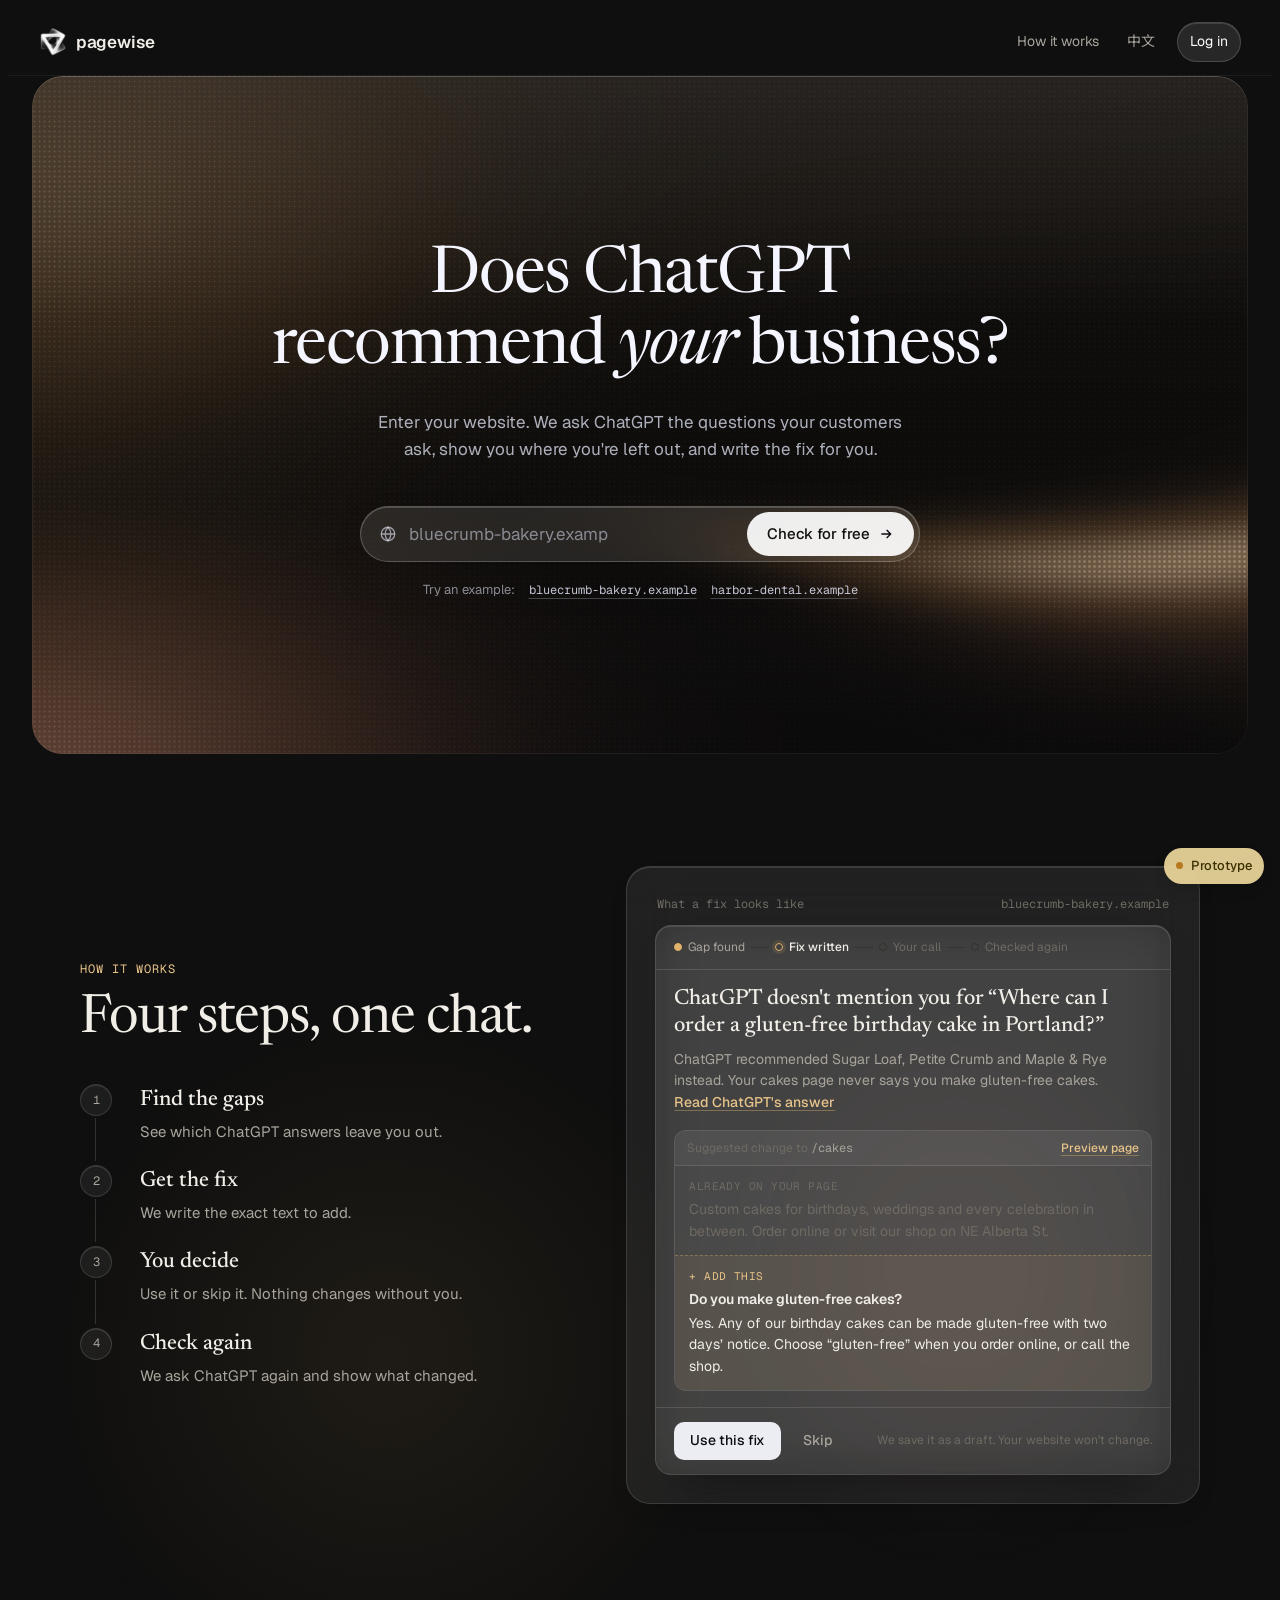
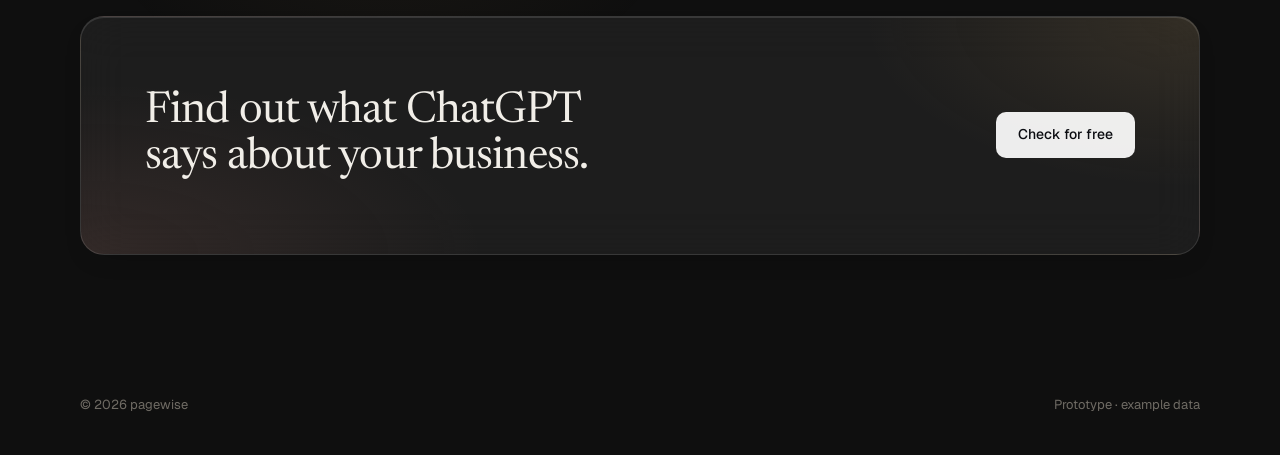
==== index.html @ dbf10b73 "B3: chat switcher dropdown + task/progress HUD on the dashboard Co-Authored-By: Claude Opus 5 <norep" ====
<!doctype html>
<html lang="en">
<head>
<meta charset="utf-8">
<meta name="viewport" content="width=device-width, initial-scale=1, viewport-fit=cover">
<title>Pagewise Prototype</title>
<link rel="preconnect" href="https://fonts.googleapis.com">
<link rel="preconnect" href="https://fonts.gstatic.com" crossorigin>
<link rel="stylesheet" href="https://fonts.googleapis.com/css2?family=Geist:wght@400;500;600&family=Geist+Mono:wght@400;500&family=Newsreader:ital,opsz,wght@0,6..72,400;0,6..72,500;1,6..72,400&family=Noto+Sans+SC:wght@400;500;600&display=swap">
<style>
:root{
  --bg:#F3F4F9; --surface:#FFFFFF; --surface-2:#E9ECF5; --sunken:#F7F8FC;
  --ink:#131733; --ink-2:#4A5073; --ink-3:#7F86A6; --line:#DCE0EE; --line-2:#C9CEE2;
  --primary:#1C2766; --primary-hover:#26337F; --on-primary:#FFFFFF;
  --accent:#3A74D6; --accent-soft:#E2EBFB; --accent-ink:#1F4FA3;
  --add-bg:#E5EEFC; --add-line:#9DBBEE;
  --user-bg:#1C2766; --user-ink:#FFFFFF;
  --good:#1D7F55; --good-soft:#DFF2E8;
  --shadow:0 1px 2px rgba(19,23,51,.05), 0 12px 32px -16px rgba(19,23,51,.22);
  --scrim:rgba(13,16,38,.38);
  --display:"Newsreader","Noto Sans SC","PingFang SC",Georgia,sans-serif;
  --sans:"Geist",-apple-system,BlinkMacSystemFont,"PingFang SC","Noto Sans SC","Segoe UI",sans-serif;
  --mono:"Geist Mono",ui-monospace,"SF Mono",Menlo,monospace;
}
@media (prefers-color-scheme: dark){
  :root:not([data-theme="light"]){
    --bg:#0C0F23; --surface:#141835; --surface-2:#1B2044; --sunken:#10132C;
    --ink:#E8EAF6; --ink-2:#AEB3D0; --ink-3:#747B9E; --line:#252B55; --line-2:#323A6A;
    --primary:#E8EAF6; --primary-hover:#FFFFFF; --on-primary:#10142E;
    --accent:#7AA7F0; --accent-soft:#1A2753; --accent-ink:#A9C6F6;
    --add-bg:#16244A; --add-line:#3A5A99;
    --user-bg:#2A3372; --user-ink:#F1F3FC;
    --good:#52C48E; --good-soft:#123127;
    --shadow:0 1px 2px rgba(0,0,0,.3), 0 16px 36px -18px rgba(0,0,0,.6);
    --scrim:rgba(4,6,18,.6);
  }
}
:root[data-theme="dark"]{
  --bg:#0C0F23; --surface:#141835; --surface-2:#1B2044; --sunken:#10132C;
  --ink:#E8EAF6; --ink-2:#AEB3D0; --ink-3:#747B9E; --line:#252B55; --line-2:#323A6A;
  --primary:#E8EAF6; --primary-hover:#FFFFFF; --on-primary:#10142E;
  --accent:#7AA7F0; --accent-soft:#1A2753; --accent-ink:#A9C6F6;
  --add-bg:#16244A; --add-line:#3A5A99;
  --user-bg:#2A3372; --user-ink:#F1F3FC;
  --good:#52C48E; --good-soft:#123127;
  --shadow:0 1px 2px rgba(0,0,0,.3), 0 16px 36px -18px rgba(0,0,0,.6);
  --scrim:rgba(4,6,18,.6);
}
*{box-sizing:border-box}
[hidden]{display:none!important}
html,body{height:100%}
body{background:var(--bg);color:var(--ink);font-family:var(--sans);font-size:15px;line-height:1.55;-webkit-font-smoothing:antialiased}
body.in-app{overflow:hidden}
button{font:inherit;color:inherit;cursor:pointer;border:0;background:none;padding:0}
a{color:inherit}
:focus-visible{outline:2px solid var(--accent);outline-offset:2px;border-radius:6px}
.sr{position:absolute;width:1px;height:1px;overflow:hidden;clip:rect(0 0 0 0);white-space:nowrap}
.mono{font-family:var(--mono);font-variant-numeric:tabular-nums}

/* ---------- buttons ---------- */
.btn{display:inline-flex;align-items:center;justify-content:center;gap:8px;height:38px;padding:0 16px;border-radius:10px;font-weight:500;font-size:14px;white-space:nowrap;transition:background .15s,border-color .15s,color .15s}
.btn-primary{background:var(--primary);color:var(--on-primary)}
.btn-primary:hover{background:var(--primary-hover)}
.btn-line{border:1px solid var(--line-2);background:var(--surface)}
.btn-line:hover{border-color:var(--ink-3)}
.btn-quiet{color:var(--ink-2);padding:0 10px}
.btn-quiet:hover{color:var(--ink);background:var(--surface-2)}
.btn[disabled]{opacity:.5;cursor:default}
.link{color:var(--accent-ink);font-weight:500;text-decoration:underline;text-decoration-color:color-mix(in srgb,var(--accent) 40%,transparent);text-underline-offset:3px}
.link:hover{text-decoration-color:var(--accent)}

/* ================= LANDING ================= */
#landing,#diag,body:not(.in-app) .auth{--bg:#0B0C11;--surface:#15161E;--surface-2:#191B25;--sunken:#101117;--ink:#ECEDF3;--ink-2:#A6A9B8;--ink-3:#6E7183;--line:#23252F;--line-2:#30333F;
  --primary:#ECEDF3;--primary-hover:#FFFFFF;--on-primary:#0B0C11;--accent:#8AB0F2;--accent-soft:#1B2340;--accent-ink:#AFC8F5;--add-bg:#172240;--add-line:#3A5A99;
  --good:#52C48E;--good-soft:#12302A;--shadow:0 1px 2px rgba(0,0,0,.4),0 18px 40px -20px rgba(0,0,0,.7);background:var(--bg);color:var(--ink);min-height:100%}
body:not(.in-app){background:#0B0C11}
.nav{display:flex;align-items:center;justify-content:space-between;gap:16px;max-width:1440px;margin:0 auto;padding:calc(14px + env(safe-area-inset-top,0px)) clamp(16px,2.4vw,40px) 14px;color:var(--ink)}
.logo{display:flex;align-items:center;gap:9px;font-weight:600;font-size:17px;letter-spacing:-.01em}
.logo svg{width:22px;height:22px}
.nav-links{display:flex;align-items:center;gap:4px}
.nav-links a,.nav-links button{padding:8px 12px;border-radius:999px;font-size:14px;color:var(--ink-2);text-decoration:none}
.nav-links a:hover,.nav-links button:hover{color:var(--ink);background:var(--surface-2)}
.nav-links .nav-login{background:var(--primary);color:var(--on-primary);margin-left:6px}
.nav-links .nav-login:hover{background:var(--primary-hover);color:var(--on-primary)}
@media (max-width:640px){.nav-links .hide-sm{display:none}}

.hero-frame{max-width:1440px;margin:0 auto;padding-inline:clamp(12px,2vw,24px)}
.hero-shell{position:relative;border-radius:clamp(20px,2.4vw,32px);isolation:isolate}
.hero-shell .edge,.hero-shell .halo{position:absolute;border-radius:inherit;pointer-events:none;opacity:0;transition:opacity .45s ease}
.hero-shell .edge{inset:0;z-index:3;padding:1px;background:radial-gradient(440px circle at var(--mx,50%) var(--my,50%),rgba(214,206,255,.8),rgba(220,170,220,.16) 45%,rgba(255,255,255,.05) 72%);-webkit-mask:linear-gradient(#000 0 0) content-box,linear-gradient(#000 0 0);-webkit-mask-composite:xor;mask-composite:exclude}
.hero-shell .halo{inset:-6px;z-index:-1;background:radial-gradient(420px circle at var(--mx,50%) var(--my,50%),rgba(140,160,245,.55),rgba(210,140,200,.2) 45%,transparent 70%);filter:blur(24px)}
.hero-shell:hover .edge,.hero-shell:hover .halo{opacity:1}
.hero::after{content:"";position:absolute;inset:0;z-index:0;border-radius:inherit;pointer-events:none;background:linear-gradient(180deg,rgba(255,255,255,.07),rgba(255,255,255,0) 38%),radial-gradient(120% 90% at 50% 120%,rgba(8,9,16,.35),transparent 60%);box-shadow:inset 0 1px 0 rgba(255,255,255,.14),inset 0 0 0 1px rgba(255,255,255,.06)}
.hero-inner{position:relative;z-index:1}
.hero{position:relative;overflow:hidden;background:#090A12;color:#F4F5FF;border-radius:clamp(20px,2.4vw,32px);padding:clamp(104px,13vw,180px) 20px clamp(96px,12vw,164px);isolation:isolate}
#halftone{position:absolute;inset:0;width:100%;height:100%;z-index:-1;display:block}
.hero-inner{max-width:900px;margin:0 auto;text-align:center;pointer-events:none}
.hero-inner form,.hero-inner button,.hero-inner input{pointer-events:auto}
.hero h1{font-family:var(--display);font-weight:400;font-size:clamp(36px,5.1vw,66px);line-height:1.08;letter-spacing:-.025em;margin:0;text-wrap:balance}
.hero h1 em{font-style:italic}
:lang(zh) .hero h1{letter-spacing:0;line-height:1.24;font-weight:500;font-size:clamp(32px,4.4vw,54px)}
.hero-sub{max-width:560px;margin:26px auto 0;font-size:clamp(15px,1.4vw,17px);line-height:1.55;color:rgba(236,239,255,.72);text-wrap:balance}
.ask{max-width:560px;margin:44px auto 0}
.ask-field{display:flex;align-items:center;gap:10px;background:#fff;border-radius:999px;padding:5px 5px 5px 18px;box-shadow:0 20px 50px -24px rgba(0,0,0,.6)}
.ask-field svg{width:18px;height:18px;color:#7F86A6;flex:none}
.ask-field input{flex:1;min-width:0;border:0;background:transparent;font:inherit;font-size:17px;color:#131733;height:44px;outline:none}
.ask-field input::placeholder{color:#8C92AE}
.ask-go{height:44px;padding:0 20px;border-radius:999px;background:#12153A;color:#fff;font-weight:500;display:inline-flex;align-items:center;gap:8px;white-space:nowrap}
.ask-go:hover{background:#262B66}
.ask-go svg{width:16px;height:16px;color:#fff}
.ask-examples{display:flex;flex-wrap:wrap;align-items:center;justify-content:center;gap:4px 14px;padding-top:18px;font-size:13px;color:rgba(236,239,255,.55)}
.chip-ex{color:rgba(236,239,255,.82);font-family:var(--mono);font-size:12px;text-decoration:underline;text-decoration-color:rgba(236,239,255,.25);text-underline-offset:4px}
.chip-ex:hover{color:#fff;text-decoration-color:rgba(255,255,255,.7)}
@media (max-width:520px){.ask-go span{display:none}.ask-go{padding:0 14px}}

.section{padding-block:clamp(64px,9vw,112px);padding-inline:16px}
.wrap{max-width:1120px;margin:0 auto}
.loop-grid{display:grid;grid-template-columns:minmax(0,.9fr) minmax(0,1.1fr);gap:clamp(32px,6vw,88px);align-items:center}
@media (max-width:900px){.loop-grid{grid-template-columns:1fr}}
.kicker{font-family:var(--mono);font-size:12px;letter-spacing:.08em;text-transform:uppercase;color:var(--accent-ink)}
.h2{font-family:var(--display);font-weight:400;font-size:clamp(34px,4.4vw,54px);line-height:1.06;letter-spacing:-.02em;margin:12px 0 0;text-wrap:balance}
:lang(zh) .h2{letter-spacing:0;line-height:1.25;font-weight:500}
.lede{color:var(--ink-2);font-size:17px;max-width:46ch;margin:16px 0 0}
.steps-list{list-style:none;margin:36px 0 0;padding:0;position:relative}
.steps-list li{display:grid;grid-template-columns:44px 1fr;gap:2px 16px;padding:0 0 22px;position:relative}
.steps-list li::before{content:"";position:absolute;left:15px;top:34px;bottom:4px;width:1px;background:var(--line-2)}
.steps-list li:last-child::before{display:none}
.step-n{width:32px;height:32px;border-radius:50%;border:1px solid var(--line-2);display:grid;place-items:center;font-family:var(--mono);font-size:12px;color:var(--ink-2);background:var(--bg)}
.steps-list h3{margin:3px 0 0;font-family:var(--display);font-weight:500;font-size:22px;line-height:1.2}
.steps-list p{grid-column:2;margin:2px 0 0;color:var(--ink-2);max-width:44ch}
.loop-back{display:flex;align-items:center;gap:10px;margin-left:60px;font-size:14px;color:var(--ink-3)}
.loop-back svg{width:16px;height:16px}
.preview{position:sticky;top:24px;border-radius:24px;padding:clamp(14px,2.4vw,28px);background:var(--surface-2)}
.preview-label{display:flex;justify-content:space-between;align-items:center;color:var(--ink-3);font-size:12px;font-family:var(--mono);margin:0 2px 12px}
.preview .card{pointer-events:none}
.final{background:var(--surface-2);border-radius:24px;padding:clamp(40px,6vw,72px) clamp(20px,5vw,64px);display:flex;flex-wrap:wrap;align-items:center;justify-content:space-between;gap:24px}
.final .h2{margin:0;font-size:clamp(30px,3.6vw,44px);max-width:18ch}
.footer{padding:28px 16px 40px;color:var(--ink-3);font-size:13px}
.footer .wrap{display:flex;justify-content:space-between;gap:16px;flex-wrap:wrap}

/* ================= APP ================= */
.app{display:grid;grid-template-columns:252px minmax(0,1fr);height:100%}
.side{display:flex;flex-direction:column;gap:18px;padding:14px 12px 14px;background:var(--sunken);border-right:1px solid var(--line);min-height:0}
.side .logo{color:var(--ink);padding:4px 8px}
.site-switch{display:flex;align-items:center;gap:10px;padding:8px;border-radius:10px;border:1px solid var(--line);background:var(--surface);text-align:left;width:100%}
.site-fav{width:30px;height:30px;border-radius:8px;background:#1C2766;color:#fff;display:grid;place-items:center;font-weight:600;font-size:13px;flex:none}
.site-switch b{display:block;font-size:14px;font-weight:600;line-height:1.2}
.site-switch small{display:block;color:var(--ink-3);font-size:12px;font-family:var(--mono);overflow:hidden;text-overflow:ellipsis;white-space:nowrap;max-width:150px}
.side-new{justify-content:flex-start;width:100%}
.side-h{font-size:12px;color:var(--ink-3);padding:0 8px;margin-bottom:4px}
.chat-item{display:block;width:100%;text-align:left;padding:8px 10px;border-radius:9px}
.chat-item.on{background:var(--surface-2)}
.chat-item b{display:block;font-weight:500;font-size:14px}
.chat-item small{display:flex;align-items:center;gap:6px;color:var(--ink-3);font-size:12px}
.chat-item small i{width:6px;height:6px;border-radius:50%;background:var(--ink-3);flex:none}
.chat-item small i.hot{background:var(--accent)}
.chat-item small i.ok{background:var(--good)}
.side-foot{margin-top:auto;display:flex;flex-direction:column;gap:2px}
.side-foot button{display:flex;align-items:center;gap:10px;padding:8px 10px;border-radius:8px;font-size:14px;color:var(--ink-2);text-align:left}
.side-foot button:hover{background:var(--surface-2);color:var(--ink)}
.side-foot svg{width:16px;height:16px}

.main{display:grid;grid-template-rows:auto minmax(0,1fr) auto;min-height:0;min-width:0}
.mbar{display:flex;align-items:center;gap:clamp(14px,3vw,36px);flex-wrap:wrap;padding:12px clamp(16px,3vw,32px);border-bottom:1px solid var(--line);background:var(--bg)}
.menu-btn{display:none;width:36px;height:36px;border-radius:9px;border:1px solid var(--line);place-items:center}
.menu-btn svg{width:18px;height:18px}
.metric{display:flex;flex-direction:column;min-width:0}
.metric label{font-size:12px;color:var(--ink-3)}
.metric .val{display:flex;align-items:baseline;gap:8px}
.metric .num{font-family:var(--mono);font-variant-numeric:tabular-nums;font-size:24px;font-weight:500;letter-spacing:-.02em;line-height:1.2}
.metric .num span{color:var(--ink-3);font-size:15px}
.delta{font-family:var(--mono);font-size:12px;padding:1px 7px;border-radius:999px;background:var(--good-soft);color:var(--good)}
.skel{display:inline-block;width:64px;height:22px;border-radius:6px;background:linear-gradient(90deg,var(--surface-2),var(--line),var(--surface-2));background-size:200% 100%;animation:sh 1.4s linear infinite}
@keyframes sh{to{background-position:-200% 0}}
.mbar-meta{margin-left:auto;display:flex;align-items:center;gap:12px;font-size:12px;color:var(--ink-3);flex-wrap:wrap;justify-content:flex-end}
.tag{font-size:11px;padding:2px 8px;border-radius:999px;border:1px dashed var(--line-2);color:var(--ink-3);font-family:var(--mono)}

.thread{overflow-y:auto;padding:28px 16px 24px;scroll-behavior:smooth}
.thread-inner{max-width:720px;margin:0 auto;display:flex;flex-direction:column;gap:18px}
.item{display:flex;flex-direction:column;min-width:0}
.item.enter{animation:rise .35s ease-out both}
@keyframes rise{from{opacity:.001;transform:translateY(8px)}to{opacity:1;transform:none}}
.u{align-self:flex-end;max-width:80%;background:var(--user-bg);color:var(--user-ink);padding:9px 14px;border-radius:16px 16px 4px 16px}
.a{display:grid;grid-template-columns:28px 1fr;gap:12px;align-items:start}
.av{width:28px;height:28px;border-radius:50%;display:grid;place-items:center;background:var(--surface-2);color:var(--ink)}
.av svg{width:16px;height:16px}
.a-body{min-width:0;padding-top:3px}
.a-body p{margin:0}
.a-body p+p{margin-top:8px}
.typing{display:inline-flex;gap:4px;padding:10px 0}
.typing i{width:6px;height:6px;border-radius:50%;background:var(--ink-3);animation:bl 1s infinite}
.typing i:nth-child(2){animation-delay:.15s}.typing i:nth-child(3){animation-delay:.3s}
@keyframes bl{0%,80%,100%{opacity:.25}40%{opacity:1}}
.divider{display:flex;align-items:center;gap:12px;font-size:12px;color:var(--ink-3);margin:10px 0}
.divider::before,.divider::after{content:"";flex:1;height:1px;background:var(--line)}

.card{background:var(--surface);border:1px solid var(--line);border-radius:16px}
.card.lift{box-shadow:var(--shadow)}
.card-pad{padding:16px 18px}
.card-h{display:flex;align-items:center;justify-content:space-between;gap:12px}
.card-t{font-weight:600;font-size:15px}
.muted{color:var(--ink-3)}
.small{font-size:13px}

/* steps */
.run{list-style:none;margin:12px 0 0;padding:0;display:flex;flex-direction:column;gap:10px}
.run li{display:grid;grid-template-columns:20px 1fr auto;gap:10px;align-items:center;font-size:14px;color:var(--ink-3)}
.run li.done,.run li.now{color:var(--ink)}
.run .ic{width:20px;height:20px;border-radius:50%;display:grid;place-items:center;border:1.5px solid var(--line-2)}
.run li.done .ic{background:var(--accent);border-color:var(--accent);color:#fff}
.run li.done .ic svg{width:12px;height:12px}
.run li.now .ic{border-color:var(--accent);border-top-color:transparent;animation:spin .8s linear infinite}
@keyframes spin{to{transform:rotate(360deg)}}
.run .aside{font-size:12px;color:var(--ink-3);font-family:var(--mono)}
.bar{height:3px;border-radius:3px;background:var(--surface-2);overflow:hidden;margin-top:14px}
.bar i{display:block;height:100%;background:var(--accent);transition:width .3s}

/* understanding */
.kv{display:grid;grid-template-columns:110px 1fr;gap:8px 16px;margin:14px 0 0;font-size:14px}
.kv dt{color:var(--ink-3)}
.kv dd{margin:0}
.pill{display:inline-flex;align-items:center;gap:6px;font-size:12px;padding:2px 9px;border-radius:999px;background:var(--surface-2);color:var(--ink-2)}
.pill.ok{background:var(--good-soft);color:var(--good)}
.pill.accent{background:var(--accent-soft);color:var(--accent-ink)}
.pill svg{width:12px;height:12px}
.actions{display:flex;flex-wrap:wrap;align-items:center;gap:8px;margin-top:16px}
.form{display:grid;gap:10px;margin-top:14px}
.form label{font-size:12px;color:var(--ink-3);display:grid;gap:4px}
.form input,.form textarea{font:inherit;font-size:14px;color:var(--ink);background:var(--sunken);border:1px solid var(--line);border-radius:9px;padding:8px 10px;resize:vertical}
.collapsed{display:flex;align-items:center;gap:10px;flex-wrap:wrap;font-size:14px}
@media (max-width:520px){.kv{grid-template-columns:1fr;gap:2px}.kv dd{margin-bottom:8px}}

/* finding card */
.stages{display:flex;align-items:center;gap:6px;padding:12px 18px;border-bottom:1px solid var(--line);font-size:12px;color:var(--ink-3);flex-wrap:wrap}
.stage{display:inline-flex;align-items:center;gap:6px}
.stage i{width:8px;height:8px;border-radius:50%;border:1.5px solid var(--line-2)}
.stage.done{color:var(--ink-2)}
.stage.done i{background:var(--accent);border-color:var(--accent)}
.stage.now{color:var(--ink);font-weight:500}
.stage.now i{border-color:var(--accent);box-shadow:0 0 0 3px var(--accent-soft)}
.stage-sep{width:18px;height:1px;background:var(--line-2)}
.f-title{font-family:var(--display);font-weight:500;font-size:22px;line-height:1.25;margin:0;text-wrap:balance}
:lang(zh) .f-title{font-size:20px}
.f-problem{margin:8px 0 0;color:var(--ink-2);font-size:14px}
.diff{margin-top:16px;border:1px solid var(--line);border-radius:12px;overflow:hidden}
.diff-h{display:flex;justify-content:space-between;align-items:center;gap:8px;padding:8px 12px;background:var(--sunken);border-bottom:1px solid var(--line);font-size:12px;color:var(--ink-3)}
.diff-h code{font-family:var(--mono);color:var(--ink-2)}
.diff-cur,.diff-add{padding:12px 14px;font-size:14px}
.diff-cur{color:var(--ink-3)}
.diff-add{background:var(--add-bg);border-top:1px dashed var(--add-line)}
.diff-lab{display:block;font-size:11px;font-family:var(--mono);letter-spacing:.04em;text-transform:uppercase;margin-bottom:4px;color:var(--ink-3)}
.diff-add .diff-lab{color:var(--accent-ink)}
.diff-add b{display:block;font-weight:600;margin-bottom:2px}
.f-foot{display:flex;flex-wrap:wrap;align-items:center;gap:8px 12px;padding:14px 18px;border-top:1px solid var(--line)}
.f-hint{font-size:12px;color:var(--ink-3);margin-left:auto}
.todo{list-style:none;margin:0;padding:0;display:grid;gap:10px;width:100%}
.todo li{display:grid;grid-template-columns:24px 1fr auto;gap:10px;align-items:center;font-size:14px}
.todo .n{width:24px;height:24px;border-radius:50%;display:grid;place-items:center;font-family:var(--mono);font-size:11px;background:var(--surface-2);color:var(--ink-2)}
.todo .n.ok{background:var(--good);color:#fff}
.todo .n svg{width:12px;height:12px}
.exec-top{display:flex;align-items:center;gap:10px;width:100%;flex-wrap:wrap}
.exec-top .pill{margin-right:auto}
.note{display:flex;gap:10px;align-items:flex-start;font-size:14px;width:100%}
.note svg{width:18px;height:18px;flex:none;margin-top:2px;color:var(--good)}
.cmp{display:grid;grid-template-columns:1fr auto 1fr;gap:10px;align-items:stretch;width:100%}
.cmp>div{padding:10px 12px;border-radius:10px;background:var(--sunken);border:1px solid var(--line)}
.cmp .after{background:var(--good-soft);border-color:transparent}
.cmp small{display:block;font-size:11px;color:var(--ink-3);font-family:var(--mono);text-transform:uppercase;letter-spacing:.04em}
.cmp .after small{color:var(--good)}
.cmp b{font-weight:500;font-size:14px}
.cmp .arr{display:grid;place-items:center;color:var(--ink-3)}
.cmp .arr svg{width:16px;height:16px}
.fine{font-size:12px;color:var(--ink-3);width:100%;margin:0}
.dismissed{display:flex;align-items:center;gap:10px;flex-wrap:wrap;padding:12px 16px;font-size:14px;color:var(--ink-2)}
.next{display:flex;align-items:center;gap:14px;padding:14px 16px;flex-wrap:wrap}
.next .t{flex:1;min-width:200px}
.next small{display:block;font-size:12px;color:var(--ink-3)}
.next b{font-weight:500}

.composer{padding:10px 16px calc(16px + env(safe-area-inset-bottom,0px));background:linear-gradient(to top,var(--bg) 70%,transparent)}
.composer form{max-width:720px;margin:0 auto;display:flex;align-items:flex-end;gap:8px;background:var(--surface);border:1px solid var(--line-2);border-radius:16px;padding:8px 8px 8px 14px;box-shadow:var(--shadow)}
.composer textarea{flex:1;border:0;background:transparent;font:inherit;color:var(--ink);resize:none;outline:none;padding:7px 0;max-height:120px}
.composer textarea::placeholder{color:var(--ink-3)}
.send{width:36px;height:36px;border-radius:10px;background:var(--primary);color:var(--on-primary);display:grid;place-items:center;flex:none}
.send svg{width:16px;height:16px}

/* drawer */
.scrim{position:fixed;inset:0;background:var(--scrim);z-index:30;opacity:0;pointer-events:none;transition:opacity .2s}
.scrim.on{opacity:1;pointer-events:auto}
.drawer{position:fixed;top:0;right:0;bottom:0;width:min(540px,100%);background:var(--surface);z-index:31;transform:translateX(102%);transition:transform .28s cubic-bezier(.2,.8,.2,1);display:flex;flex-direction:column;border-left:1px solid var(--line);padding-top:env(safe-area-inset-top,0px)}
.drawer.on{transform:none}
.drawer-h{display:flex;align-items:center;gap:8px;padding:12px 12px 0 16px}
.tabs{display:flex;gap:2px;flex:1;overflow-x:auto}
.tab{padding:10px 12px;font-size:14px;color:var(--ink-3);border-bottom:2px solid transparent;white-space:nowrap}
.tab.on{color:var(--ink);border-color:var(--ink)}
.x{width:36px;height:36px;border-radius:9px;display:grid;place-items:center;color:var(--ink-2)}
.x:hover{background:var(--surface-2)}
.x svg{width:18px;height:18px}
.drawer-b{overflow-y:auto;padding:20px 20px 40px;border-top:1px solid var(--line)}
.drawer-b h4{font-family:var(--display);font-weight:500;font-size:22px;line-height:1.25;margin:6px 0 12px}
.seg{display:inline-flex;padding:3px;border-radius:10px;background:var(--surface-2);margin-bottom:14px}
.seg button{padding:5px 12px;border-radius:8px;font-size:13px;color:var(--ink-2)}
.seg button.on{background:var(--surface);color:var(--ink);box-shadow:0 1px 2px rgba(0,0,0,.08)}
.answer{padding:14px 16px;border-radius:12px;background:var(--sunken);border:1px solid var(--line);font-size:14px}
.answer p{margin:0}.answer p+p{margin-top:8px}
.answer mark{background:var(--accent-soft);color:var(--accent-ink);padding:0 3px;border-radius:4px;font-weight:500}
.answer mark.you{background:var(--good-soft);color:var(--good)}
.srcs{list-style:none;padding:0;margin:10px 0 0;display:grid;gap:6px}
.srcs li{display:flex;gap:10px;align-items:center;font-family:var(--mono);font-size:12px;color:var(--ink-2)}
.srcs li span{color:var(--ink-3);width:18px}
.srcs li.you{color:var(--good)}
.sec-h{font-size:12px;color:var(--ink-3);margin:22px 0 8px;display:flex;justify-content:space-between;gap:8px}
.page-mock{border:1px solid var(--line);border-radius:12px;overflow:hidden}
.page-url{padding:8px 12px;background:var(--sunken);border-bottom:1px solid var(--line);font-family:var(--mono);font-size:12px;color:var(--ink-3)}
.page-body{padding:18px 18px 22px;font-size:14px}
.page-body h5{font-family:var(--display);font-size:24px;font-weight:500;margin:0 0 8px}
.page-body .ph{height:8px;border-radius:4px;background:var(--surface-2);margin:10px 0}
.page-add{margin-top:16px;padding:12px 14px;border-radius:10px;background:var(--add-bg);border:1px dashed var(--add-line)}
.qtable{width:100%;border-collapse:collapse;font-size:13px}
.qtable th{text-align:left;font-weight:500;color:var(--ink-3);font-size:12px;padding:6px 6px;border-bottom:1px solid var(--line)}
.qtable td{padding:9px 6px;border-bottom:1px solid var(--line);vertical-align:top}
.qtable td.c{text-align:center;width:64px}
.qtable tr.hl td{background:var(--add-bg)}
.yes{color:var(--good);font-weight:600}.no{color:var(--ink-3)}
.brands{display:flex;flex-wrap:wrap;gap:6px}
.brands span{font-size:12px;padding:3px 9px;border-radius:999px;border:1px solid var(--line)}
.brands span.you{background:var(--primary);color:var(--on-primary);border-color:transparent}
.tbl-wrap{overflow-x:auto}

/* toast + proto */
.toast{position:fixed;left:50%;bottom:96px;transform:translate(-50%,12px);background:var(--ink);color:var(--bg);padding:9px 14px;border-radius:10px;font-size:13px;z-index:60;opacity:0;pointer-events:none;transition:all .2s;max-width:calc(100% - 32px)}
.toast.on{opacity:1;transform:translate(-50%,0)}
.proto{position:fixed;right:16px;bottom:calc(16px + env(safe-area-inset-bottom,0px));z-index:50;font-size:13px}
body.in-app .proto{bottom:calc(92px + env(safe-area-inset-bottom,0px))}
.proto-btn{display:inline-flex;align-items:center;gap:8px;padding:8px 12px;border-radius:999px;background:#FFE9A8;color:#3B2F00;font-weight:500;box-shadow:0 6px 18px -8px rgba(0,0,0,.35)}
.proto-btn i{width:7px;height:7px;border-radius:50%;background:#B7791F}
.proto-menu{position:absolute;right:0;bottom:44px;width:260px;max-height:70vh;overflow-y:auto;background:var(--surface);color:var(--ink);border:1px solid var(--line);border-radius:14px;box-shadow:var(--shadow);padding:6px}
.proto-menu p{margin:6px 10px 6px;font-size:11px;color:var(--ink-3);font-family:var(--mono);text-transform:uppercase;letter-spacing:.06em}
.proto-menu button{display:flex;width:100%;text-align:left;padding:8px 10px;border-radius:8px;gap:10px}
.proto-menu button:hover{background:var(--surface-2)}
.proto-menu button span{font-family:var(--mono);font-size:11px;color:var(--ink-3);width:30px;flex:none}
.proto-menu hr{border:0;border-top:1px solid var(--line);margin:4px 0}

@media (max-width:820px){
  .app{grid-template-columns:1fr}
  .side{position:fixed;inset:0 auto 0 0;width:min(290px,86%);z-index:40;transform:translateX(-102%);transition:transform .25s;padding-top:calc(14px + env(safe-area-inset-top,0px))}
  .side.on{transform:none}
  .menu-btn{display:grid}
  .mbar{gap:14px 20px}
  .mbar-meta{margin-left:0;width:100%;justify-content:flex-start}
  .metric .num{font-size:20px}
  .u{max-width:88%}
  .f-hint{margin-left:0;width:100%}
}

/* ================= GLASS LAYER ================= */
:root{
  --bg:#ECEEF5;
  --glass:rgba(255,255,255,.52); --glass-strong:rgba(255,255,255,.68); --glass-line:rgba(255,255,255,.75);
  --glass-edge:rgba(19,23,51,.08); --glass-hi:inset 0 1px 0 rgba(255,255,255,.9);
  --glass-sunken:rgba(255,255,255,.42); --glass-blur:blur(22px) saturate(1.5);
  --amb1:rgba(88,138,232,.38); --amb2:rgba(226,150,204,.34); --amb3:rgba(150,136,232,.26);
  --sunken:rgba(255,255,255,.45); --surface-2:rgba(19,23,51,.06); --add-bg:rgba(58,116,214,.1);
}
@media (prefers-color-scheme: dark){
  :root:not([data-theme="light"]){
    --bg:#0B0C11;
    --glass:rgba(24,26,40,.42); --glass-strong:rgba(26,28,44,.58); --glass-line:rgba(255,255,255,.09);
    --glass-edge:rgba(0,0,0,.35); --glass-hi:inset 0 1px 0 rgba(255,255,255,.08);
    --glass-sunken:rgba(255,255,255,.035); --glass-blur:blur(24px) saturate(1.3);
    --amb1:rgba(64,108,210,.42); --amb2:rgba(190,96,168,.3); --amb3:rgba(110,96,210,.24);
    --sunken:rgba(255,255,255,.04); --surface-2:rgba(255,255,255,.06); --add-bg:rgba(122,167,240,.1);
  }
}
:root[data-theme="dark"]{
  --bg:#0B0C11;
  --glass:rgba(24,26,40,.42); --glass-strong:rgba(26,28,44,.58); --glass-line:rgba(255,255,255,.09);
  --glass-edge:rgba(0,0,0,.35); --glass-hi:inset 0 1px 0 rgba(255,255,255,.08);
  --glass-sunken:rgba(255,255,255,.035); --glass-blur:blur(24px) saturate(1.3);
  --amb1:rgba(64,108,210,.42); --amb2:rgba(190,96,168,.3); --amb3:rgba(110,96,210,.24);
  --sunken:rgba(255,255,255,.04); --surface-2:rgba(255,255,255,.06); --add-bg:rgba(122,167,240,.1);
}
#landing,#diag,body:not(.in-app) .auth{
  --glass:rgba(255,255,255,.06); --glass-strong:rgba(255,255,255,.08); --glass-line:rgba(255,255,255,.12);
  --glass-edge:rgba(0,0,0,.4); --glass-hi:inset 0 1px 0 rgba(255,255,255,.12);
  --glass-sunken:rgba(255,255,255,.04); --glass-blur:blur(24px) saturate(1.4);
  --sunken:rgba(255,255,255,.04); --surface-2:rgba(255,255,255,.06); --add-bg:rgba(122,167,240,.12);
}
.glassy,.card,.site-switch,.btn-line,.composer form,.proto-menu,.final,.preview{
  background:var(--glass-strong);border:1px solid var(--glass-line);
  -webkit-backdrop-filter:var(--glass-blur);backdrop-filter:var(--glass-blur);
  box-shadow:var(--glass-hi),0 10px 30px -18px var(--glass-edge);
}
.card.lift{box-shadow:var(--glass-hi),0 24px 48px -24px var(--glass-edge)}
.btn-line:hover{background:var(--glass-strong);border-color:var(--line-2)}
.diff,.page-mock,.answer,.cmp>div{background:var(--glass-sunken);border-color:var(--glass-line)}
.diff-h,.page-url{background:var(--glass-sunken);border-color:var(--glass-line)}
.stages,.f-foot{border-color:var(--glass-line)}

/* app: ambient light behind the glass */
.app{position:relative;isolation:isolate;background:var(--bg)}
.app::before{content:"";position:absolute;inset:0;z-index:-1;pointer-events:none;
  background:radial-gradient(38% 46% at 6% 4%,var(--amb1),transparent 70%),radial-gradient(40% 50% at 98% 100%,var(--amb2),transparent 70%),radial-gradient(30% 36% at 72% 18%,var(--amb3),transparent 70%)}
.side{background:var(--glass);border-right:1px solid var(--glass-line);-webkit-backdrop-filter:var(--glass-blur);backdrop-filter:var(--glass-blur)}
.mbar{background:var(--glass);border-bottom:1px solid var(--glass-line);-webkit-backdrop-filter:var(--glass-blur);backdrop-filter:var(--glass-blur)}
.chat-item.on{background:var(--glass-strong);box-shadow:var(--glass-hi),0 0 0 1px var(--glass-line)}
.composer{background:none}
.drawer{background:var(--glass-strong);border-left:1px solid var(--glass-line);-webkit-backdrop-filter:blur(34px) saturate(1.4);backdrop-filter:blur(34px) saturate(1.4)}
.scrim{-webkit-backdrop-filter:blur(3px);backdrop-filter:blur(3px)}
.proto-menu{background:var(--glass-strong)}
.toast{background:rgba(20,22,36,.72);color:#fff;-webkit-backdrop-filter:blur(16px);backdrop-filter:blur(16px);border:1px solid rgba(255,255,255,.12)}
.u{background:color-mix(in srgb,var(--user-bg) 82%,transparent);-webkit-backdrop-filter:blur(12px);backdrop-filter:blur(12px);box-shadow:inset 0 1px 0 rgba(255,255,255,.14)}

/* landing glass */
.ask-field{background:rgba(255,255,255,.1);border:1px solid rgba(255,255,255,.22);-webkit-backdrop-filter:blur(18px) saturate(1.4);backdrop-filter:blur(18px) saturate(1.4);box-shadow:inset 0 1px 0 rgba(255,255,255,.18),0 20px 50px -24px rgba(0,0,0,.6)}
.ask-field input{color:#fff}
.ask-field input::placeholder{color:rgba(236,239,255,.5)}
.ask-field svg{color:rgba(236,239,255,.6)}
.ask-go{background:rgba(255,255,255,.92);color:#0B0C11}
.ask-go svg{color:#0B0C11}
.ask-go:hover{background:#fff}
.nav{position:sticky;top:0;z-index:20}
.nav::before{content:"";position:absolute;inset:0;z-index:-1;background:rgba(11,12,17,.55);-webkit-backdrop-filter:blur(18px) saturate(1.3);backdrop-filter:blur(18px) saturate(1.3);border-bottom:1px solid rgba(255,255,255,.06)}
.nav-links .nav-login{background:rgba(255,255,255,.1);color:#fff;border:1px solid rgba(255,255,255,.16);box-shadow:inset 0 1px 0 rgba(255,255,255,.12)}
.nav-links .nav-login:hover{background:rgba(255,255,255,.18);color:#fff}
#loop,.final-wrap{position:relative;isolation:isolate}
#loop::before{content:"";position:absolute;inset:0;z-index:-1;pointer-events:none;background:radial-gradient(34% 48% at 78% 45%,rgba(70,110,210,.22),transparent 70%),radial-gradient(26% 36% at 62% 78%,rgba(190,100,170,.14),transparent 70%)}
.step-n{background:var(--glass);border-color:var(--glass-line);box-shadow:var(--glass-hi)}
.final{background:radial-gradient(60% 120% at 0% 100%,rgba(190,100,170,.16),transparent 60%),radial-gradient(50% 120% at 100% 0%,rgba(70,110,210,.2),transparent 60%),var(--glass)}
.final .btn-primary{background:rgba(255,255,255,.92);color:#0B0C11}
.proto-btn{background:rgba(255,233,168,.85);-webkit-backdrop-filter:blur(12px);backdrop-filter:blur(12px)}
@media (prefers-reduced-transparency: reduce){
  .card,.side,.mbar,.drawer,.composer form,.ask-field{-webkit-backdrop-filter:none;backdrop-filter:none}
}


/* how it works (compact) */
.how-head{text-align:center}
.how{list-style:none;margin:clamp(36px,5vw,56px) 0 0;padding:0;display:grid;grid-template-columns:repeat(4,minmax(0,1fr));gap:12px}
.how li{padding:22px 20px 24px;border-radius:18px;background:var(--glass);border:1px solid var(--glass-line);box-shadow:var(--glass-hi);-webkit-backdrop-filter:var(--glass-blur);backdrop-filter:var(--glass-blur)}
.how-n{font-family:var(--mono);font-size:12px;color:var(--ink-3)}
.how h3{margin:18px 0 6px;font-family:var(--display);font-weight:500;font-size:22px;line-height:1.2}
:lang(zh) .how h3{font-size:19px}
.how p{margin:0;color:var(--ink-2);font-size:14px}
@media (max-width:900px){.how{grid-template-columns:repeat(2,minmax(0,1fr))}}
@media (max-width:520px){.how{grid-template-columns:1fr}}
#loop::before{background:radial-gradient(40% 60% at 30% 70%,rgba(70,110,210,.16),transparent 70%),radial-gradient(30% 50% at 75% 60%,rgba(190,100,170,.12),transparent 70%)}
/* ================= LANDING INTRO ================= */
@keyframes in-frame{from{opacity:0;transform:translateY(18px) scale(.975)}to{opacity:1;transform:none}}
@keyframes in-down{from{opacity:0;transform:translateY(-10px)}to{opacity:1;transform:none}}
@keyframes in-word{from{opacity:0;transform:translateY(.35em);filter:blur(8px)}to{opacity:1;transform:none;filter:blur(0)}}
@keyframes in-up{from{opacity:0;transform:translateY(12px)}to{opacity:1;transform:none}}
.hero h1 .w{display:inline-block;white-space:pre}
#landing.play .nav{animation:in-down .7s cubic-bezier(.2,.8,.2,1) .15s both}
#landing.play .hero-shell{animation:in-frame 1s cubic-bezier(.16,.84,.24,1) both}
#landing.play .hero h1 .w{animation:in-word .9s cubic-bezier(.2,.8,.2,1) both;animation-delay:calc(.38s + var(--i) * var(--step,.07s))}
#landing.play .hero-sub{animation:in-up .8s cubic-bezier(.2,.8,.2,1) .85s both}
#landing.play .ask-field{animation:in-up .8s cubic-bezier(.2,.8,.2,1) 1s both}
#landing.play .ask-examples{animation:in-up .8s cubic-bezier(.2,.8,.2,1) 1.12s both}
:lang(zh) .hero h1{--step:.035s}

/* ================= AUTH ================= */
.auth{position:fixed;inset:0;z-index:70;display:grid;place-items:center;padding:16px;background:var(--scrim);-webkit-backdrop-filter:blur(8px);backdrop-filter:blur(8px)}
.auth-card{position:relative;width:min(420px,100%);border-radius:22px;padding:30px 24px 22px;color:var(--ink);
  background:color-mix(in srgb,var(--surface) 80%,transparent);border:1px solid var(--glass-line);
  box-shadow:var(--glass-hi),0 40px 90px -40px rgba(0,0,0,.7);-webkit-backdrop-filter:blur(30px) saturate(1.4);backdrop-filter:blur(30px) saturate(1.4);
  animation:in-up .35s cubic-bezier(.2,.8,.2,1) both}
.auth-card .x{position:absolute;top:10px;right:10px}
.auth-mark{width:36px;height:36px;border-radius:10px;display:grid;place-items:center;background:var(--surface-2);color:var(--ink)}
.auth-mark svg{width:20px;height:20px}
.auth h2{font-family:var(--display);font-weight:500;font-size:26px;line-height:1.2;margin:16px 0 6px;text-wrap:balance}
:lang(zh) .auth h2{font-size:22px}
.auth-sub{margin:0;color:var(--ink-2);font-size:14px}
.auth-stack{display:grid;gap:10px;margin-top:22px}
.btn-block{width:100%;height:44px;font-size:15px}
.g-dot{width:18px;height:18px;border-radius:50%;display:grid;place-items:center;font-size:11px;font-weight:700;background:var(--ink);color:var(--bg)}
.auth-or{display:flex;align-items:center;gap:10px;font-size:12px;color:var(--ink-3)}
.auth-or::before,.auth-or::after{content:"";flex:1;height:1px;background:var(--glass-line)}
.auth label{font-size:12px;color:var(--ink-3);display:grid;gap:6px}
.auth input{font:inherit;font-size:15px;color:var(--ink);height:44px;padding:0 12px;border-radius:10px;background:var(--glass-sunken);border:1px solid var(--glass-line);outline:none}
.auth input:focus{border-color:var(--accent)}
.auth-err{font-size:12px;color:#E5484D;margin:-2px 0 0}
.auth-fine{margin:16px 0 0;font-size:12px;color:var(--ink-3);text-align:center}
.auth-sent{margin-top:20px;padding:14px;border-radius:12px;background:var(--glass-sunken);border:1px solid var(--glass-line);font-size:14px;color:var(--ink-2)}
.acct{display:flex!important;align-items:center;gap:10px;min-width:0}
.acct .av-s{width:22px;height:22px;border-radius:50%;display:grid;place-items:center;font-size:11px;font-weight:600;background:var(--primary);color:var(--on-primary);flex:none}
.acct span{overflow:hidden;text-overflow:ellipsis;white-space:nowrap}
.acct.guest{color:var(--accent-ink)!important}

/* ================= FREE CHECK (pre-diagnosis) ================= */
#diag{min-height:100%;background:var(--bg);color:var(--ink);position:relative;isolation:isolate}
#diag::before{content:"";position:fixed;inset:0;z-index:-1;pointer-events:none;background:radial-gradient(40% 40% at 12% 8%,rgba(60,100,190,.22),transparent 70%),radial-gradient(36% 40% at 92% 96%,rgba(180,96,160,.14),transparent 70%)}
.dg{max-width:640px;margin:0 auto;padding-block:clamp(32px,7vh,80px) 96px;padding-inline:16px;display:flex;flex-direction:column;gap:16px}
.dg-in{animation:in-up .5s cubic-bezier(.2,.8,.2,1) both}
.dg-head{margin-bottom:12px}
.dg h1{font-family:var(--display);font-weight:400;font-size:clamp(30px,4.6vw,46px);line-height:1.1;letter-spacing:-.02em;margin:10px 0 0;text-wrap:balance}
:lang(zh) .dg h1{font-weight:500;letter-spacing:0;line-height:1.3;font-size:clamp(26px,4vw,38px)}
.dg-sub{margin:12px 0 0;color:var(--ink-2);font-size:16px;max-width:52ch}
.dg-domain{font-family:var(--mono);font-size:.62em;letter-spacing:0;color:var(--ink-2);display:block;margin-top:6px}
.dg .run li{font-size:15px}
.dg-foot{display:flex;justify-content:center;margin-top:8px}
.rp-metrics{display:grid;grid-template-columns:repeat(2,minmax(0,1fr));gap:12px}
.rp-metric{padding:18px 20px}
.rp-metric .num{font-family:var(--mono);font-variant-numeric:tabular-nums;font-size:44px;font-weight:500;letter-spacing:-.03em;line-height:1}
.rp-metric .num span{font-size:20px;color:var(--ink-3)}
.rp-metric label{display:block;margin-top:8px;font-size:14px;color:var(--ink-2)}
.rp-h{font-size:13px;color:var(--ink-3);margin:18px 2px 0;display:flex;justify-content:space-between;gap:8px}
.gap-list{list-style:none;margin:0;padding:0}
.gap-list li{display:grid;grid-template-columns:1fr auto;gap:4px 12px;padding:14px 18px;border-top:1px solid var(--glass-line)}
.gap-list li:first-child{border-top:0}
.gap-list b{font-weight:500;font-size:15px}
.gap-list small{grid-column:1;color:var(--ink-3);font-size:13px}
.gap-list .pill{align-self:start}
.big-q{font-family:var(--display);font-weight:500;font-size:22px;line-height:1.25;margin:8px 0 4px;text-wrap:balance}
.lockfix{position:relative;margin-top:14px;border-radius:12px;overflow:hidden;border:1px solid var(--glass-line);background:var(--add-bg)}
.lockfix .diff-add{background:transparent;border:0}
.lockfix .blur{filter:blur(5px);user-select:none}
.lock-badge{position:absolute;left:50%;top:58%;transform:translate(-50%,-50%);display:inline-flex;align-items:center;gap:8px;padding:8px 14px;border-radius:999px;font-size:13px;font-weight:500;background:color-mix(in srgb,var(--surface) 85%,transparent);border:1px solid var(--glass-line);box-shadow:var(--glass-hi);white-space:nowrap}
.lock-badge svg{width:14px;height:14px}
.rp-cta{display:grid;gap:10px;justify-items:center;margin-top:12px;text-align:center}
.rp-cta .btn-primary{height:50px;padding:0 28px;font-size:16px;border-radius:999px}
@media (max-width:520px){.rp-metric .num{font-size:34px}}

/* free check: three linear steps */
.stepper{list-style:none;margin:0 0 20px;padding:0;display:flex;align-items:center;gap:10px;flex-wrap:wrap;font-size:13px;color:var(--ink-3)}
.stepper li{display:inline-flex;align-items:center;gap:8px}
.stepper li.sep{width:28px;height:1px;background:var(--glass-line)}
.stepper .sn{width:22px;height:22px;border-radius:50%;display:grid;place-items:center;font-family:var(--mono);font-size:11px;border:1px solid var(--glass-line);background:var(--glass)}
.stepper .sn svg{width:11px;height:11px}
.stepper li.on{color:var(--ink)}
.stepper li.on .sn{background:var(--primary);color:var(--on-primary);border-color:transparent}
.stepper li.done{color:var(--ink-2)}
.stepper li.done .sn{background:var(--accent);color:#fff;border-color:transparent}
.arows{list-style:none;margin:0;padding:0}
.arows li{display:grid;grid-template-columns:20px 1fr auto;gap:12px;align-items:center;padding:16px 20px;border-top:1px solid var(--glass-line);color:var(--ink-3)}
.arows li:first-child{border-top:0}
.arows li.done,.arows li.now{color:var(--ink)}
.arows .ic{width:20px;height:20px;border-radius:50%;display:grid;place-items:center;border:1.5px solid var(--line-2)}
.arows li.done .ic{background:var(--accent);border-color:var(--accent);color:#fff}
.arows li.done .ic svg{width:12px;height:12px}
.arows li.now .ic{border-color:var(--accent);border-top-color:transparent;animation:spin .8s linear infinite}
.arows .lbl{font-size:15px}
.arows .st{font-size:13px;color:var(--ink-3)}
.dg-actions{display:flex;flex-wrap:wrap;align-items:center;gap:10px;margin-top:10px}
.dg-btn{height:46px;padding:0 22px;border-radius:999px;font-size:15px}
.dg-run{width:100%;padding:14px 18px;border-radius:14px;background:var(--glass);border:1px solid var(--glass-line)}
.kvt{display:grid;grid-template-columns:minmax(120px,180px) 1fr;margin:0}
.kvt dt,.kvt dd{margin:0;padding:16px 20px;border-top:1px solid var(--glass-line);font-size:15px}
.kvt dt{color:var(--ink-3);font-size:14px}
.kvt dt:first-of-type,.kvt dd:first-of-type{border-top:0}
.kvt b{font-weight:600}
.dg-more summary{cursor:pointer;color:var(--ink-2);font-size:14px;list-style:none;display:inline-flex;align-items:center;gap:6px}
.dg-more summary::before{content:"";width:0;height:0;border-left:5px solid currentColor;border-top:4px solid transparent;border-bottom:4px solid transparent;transition:transform .15s}
.dg-more[open] summary::before{transform:rotate(90deg)}
.dg-more summary::-webkit-details-marker{display:none}
.scope-grid{display:grid;grid-template-columns:minmax(0,1.1fr) minmax(0,.9fr);gap:12px}
.qlist{list-style:none;margin:12px 0;padding:0;display:grid;gap:10px;font-size:15px}
.qlist.num{list-style:decimal;padding-left:20px;font-size:14px;gap:6px;margin:0}
@media (max-width:640px){.scope-grid{grid-template-columns:1fr}.kvt{grid-template-columns:1fr}.kvt dd{border-top:0;padding-top:0}}

/* halftone floor under the free-check pages */
#dg-halftone{position:fixed;left:0;right:0;bottom:0;width:100%;height:58vh;z-index:-1;display:block;pointer-events:none;
  -webkit-mask-image:linear-gradient(to top,#000 0%,rgba(0,0,0,.85) 35%,transparent 100%);mask-image:linear-gradient(to top,#000 0%,rgba(0,0,0,.85) 35%,transparent 100%)}
#diag::before{background:radial-gradient(36% 30% at 14% 6%,rgba(60,100,190,.12),transparent 70%)}
.logo .logo-mark{width:28px;height:28px;display:block;object-fit:contain}
/* the mark is white glass: darken it on the light app theme */
:root:not([data-theme="dark"]) .side .logo-mark{filter:invert(1) brightness(.35)}
@media (prefers-color-scheme: dark){:root:not([data-theme="light"]) .side .logo-mark{filter:none}}
/* ================= WORKSPACE (conversation + dashboard) ================= */
body.ws-mode .proto{top:calc(12px + env(safe-area-inset-top,0px));bottom:auto;right:500px}
body.ws-mode .proto-menu{top:44px;bottom:auto}
@media (max-width:1180px){body.ws-mode .proto{right:436px}}
@media (max-width:900px){body.ws-mode .proto{right:16px}}
.ws{display:grid;grid-template-columns:240px minmax(0,1fr) 480px;height:100%;position:relative;isolation:isolate;background:var(--bg);color:var(--ink)}
.ws::before{content:"";position:absolute;inset:0;z-index:-1;pointer-events:none;
  background:radial-gradient(38% 46% at 6% 4%,var(--amb1),transparent 70%),radial-gradient(40% 50% at 98% 100%,var(--amb2),transparent 70%),radial-gradient(30% 36% at 60% 10%,var(--amb3),transparent 70%)}
.ws-side{display:flex;flex-direction:column;gap:18px;padding:14px 12px;min-height:0;overflow-y:auto;background:var(--glass);border-right:1px solid var(--glass-line);-webkit-backdrop-filter:var(--glass-blur);backdrop-filter:var(--glass-blur)}
.ws-side .logo{color:var(--ink);padding:4px 8px}
.ws-group{display:flex;flex-direction:column;gap:2px}
.ws-gh{font-size:12px;color:var(--ink-3);padding:0 10px;margin-bottom:4px;display:flex;justify-content:space-between;align-items:center}
.ws-item{display:flex;flex-direction:column;align-items:flex-start;gap:1px;width:100%;text-align:left;padding:7px 10px;border-radius:9px;font-size:14px;color:var(--ink-2)}
.ws-item:hover{background:var(--surface-2);color:var(--ink)}
.ws-item.on{background:var(--glass-strong);color:var(--ink);box-shadow:var(--glass-hi),0 0 0 1px var(--glass-line)}
.ws-item small{font-size:12px;color:var(--ink-3);display:flex;align-items:center;gap:6px}
.ws-item small i{width:6px;height:6px;border-radius:50%;background:var(--ink-3)}
.ws-item small i.hot{background:var(--accent)}.ws-item small i.ok{background:var(--good)}
.ws-item.row{flex-direction:row;align-items:center;justify-content:space-between}
.ws-item.ws-home{flex-direction:row;align-items:center;gap:10px;padding:10px 12px;font-size:15px;font-weight:500;color:var(--ink)}
.ws-item.ws-home svg{flex-shrink:0;color:var(--ink-2)}
.ws-item.ws-home.on svg,.ws-item.ws-home:hover svg{color:var(--accent)}
.ws-empty{font-size:13px;color:var(--ink-3);padding:4px 10px}
.ws-add{font-size:13px;color:var(--ink-2);padding:6px 10px;text-align:left;border-radius:8px}
.ws-add:hover{color:var(--ink);background:var(--surface-2)}
.soon{font-family:var(--mono);font-size:10px;letter-spacing:.03em;padding:1px 7px;border-radius:999px;border:1px dashed var(--line-2);color:var(--ink-3);white-space:nowrap}
.ws-foot{margin-top:auto;display:flex;flex-direction:column;gap:2px}
.ws-foot button{display:flex;align-items:center;gap:10px;padding:7px 10px;border-radius:8px;font-size:13px;color:var(--ink-2);text-align:left;min-width:0}
.ws-foot button:hover{background:var(--surface-2);color:var(--ink)}
.ws-foot button span{overflow:hidden;text-overflow:ellipsis;white-space:nowrap}
.ws-foot .av-s{width:22px;height:22px;border-radius:50%;display:grid;place-items:center;font-size:11px;font-weight:600;background:var(--primary);color:var(--on-primary);flex:none}

.ws-main{overflow-y:auto;min-height:0;padding:28px clamp(20px,3.5vw,48px) 56px}
.ws-in{max-width:760px;margin:0 auto;display:flex;flex-direction:column;gap:18px}
.ws-crumb{font-size:13px;color:var(--ink-3)}
.ws-h1{font-family:var(--display);font-weight:500;font-size:clamp(28px,3vw,36px);line-height:1.15;letter-spacing:-.01em;margin:2px 0 0}
:lang(zh) .ws-h1{font-weight:500;letter-spacing:0}
.ws-sub{font-size:14px;color:var(--ink-3);margin:0}
.ws-url{font-family:var(--mono);font-size:13px;color:var(--ink-2)}
.ws-tiles{display:grid;grid-template-columns:repeat(2,minmax(0,1fr));gap:12px}
.ws-tile{padding:18px 20px;border-radius:16px;background:var(--glass-strong);border:1px solid var(--glass-line);box-shadow:var(--glass-hi);-webkit-backdrop-filter:var(--glass-blur);backdrop-filter:var(--glass-blur)}
.ws-tile.focus{border-color:color-mix(in srgb,var(--accent) 60%,transparent);box-shadow:var(--glass-hi),0 0 0 3px color-mix(in srgb,var(--accent) 18%,transparent)}
.ws-tile label{display:block;font-size:13px;color:var(--ink-2)}
.ws-tile .num{font-family:var(--mono);font-variant-numeric:tabular-nums;font-size:40px;font-weight:500;letter-spacing:-.03em;line-height:1.1;margin-top:8px}
.ws-tile .num span{font-size:18px;color:var(--ink-3)}
.ws-tile .skel{width:96px;height:36px;margin-top:10px}
.ws-toggle{display:inline-flex;align-items:center;gap:8px;font-size:14px;color:var(--ink-2);align-self:flex-start}
.ws-toggle:hover{color:var(--ink)}
.ws-toggle::before{content:"";width:0;height:0;border-left:5px solid currentColor;border-top:4px solid transparent;border-bottom:4px solid transparent;transition:transform .15s}
.ws-toggle.open::before{transform:rotate(90deg)}
.ws-box{padding:16px 18px;border-radius:14px;background:var(--glass-sunken);border:1px solid var(--glass-line);font-size:14px}
.ws-box p{margin:0}.ws-box p+p{margin-top:8px}
.ws-lab{display:block;font-family:var(--mono);font-size:11px;letter-spacing:.05em;text-transform:uppercase;color:var(--ink-3);margin-bottom:6px}
:lang(zh) .ws-lab{text-transform:none;letter-spacing:0;font-family:var(--sans);font-size:12px}
.ws-hr{height:1px;background:var(--glass-line);border:0;margin:6px 0}
.ws-sec h3{font-size:13px;font-weight:500;color:var(--ink-3);margin:0 0 6px}
.ws-sec p{margin:0}
.ws-recent{display:flex;flex-wrap:wrap;align-items:center;gap:10px 16px;padding:18px 20px;border-radius:16px;background:var(--glass-strong);border:1px solid var(--glass-line);box-shadow:var(--glass-hi)}
.ws-recent .t{flex:1;min-width:200px}
.ws-recent b{display:block;font-weight:600;font-size:16px}
.ws-recent small{color:var(--ink-3);font-size:13px}
.ws-soonrow{display:grid;grid-template-columns:repeat(3,minmax(0,1fr));gap:10px}
.ws-soonrow div{padding:14px 16px;border-radius:14px;border:1px dashed var(--line-2);color:var(--ink-3);font-size:13px;display:flex;flex-direction:column;gap:8px;align-items:flex-start}
.ws-soonrow b{color:var(--ink-2);font-weight:500;font-size:14px}
.ws-add-block{border-radius:10px;background:var(--add-bg);border-top:1px dashed var(--add-line);padding:12px 14px}
.ws-add-block b{display:block;font-weight:600;margin-bottom:2px}
.ws-quote{font-family:var(--display);font-size:17px;line-height:1.45;color:var(--ink)}
.ws-status{display:flex;align-items:center;gap:10px;flex-wrap:wrap;font-size:13px}
.ws-callout{display:flex;gap:14px;align-items:flex-start;justify-content:space-between;flex-wrap:wrap;padding:16px 18px;border-radius:14px;border:1px dashed var(--line-2)}
.ws-callout b{font-weight:600}
.ws-callout p{margin:4px 0 0;color:var(--ink-2);font-size:14px;max-width:52ch}

.ws-chat{display:grid;grid-template-rows:auto minmax(0,1fr) auto;min-height:0;border-left:1px solid var(--glass-line);background:var(--glass);-webkit-backdrop-filter:var(--glass-blur);backdrop-filter:var(--glass-blur)}
.ws-chat-h{padding:16px 18px;border-bottom:1px solid var(--glass-line)}
.ws-chat-h .row-top{display:flex;align-items:flex-start;justify-content:space-between;gap:10px}
body.plan-b3 .ws-chat-h{display:block;padding-bottom:10px}
body.plan-b3 .ws-chat,body.plan-b3 .ws-main{min-width:0}
body.plan-b3 .cv-switch{min-width:0;max-width:100%}
.ws-chat-h b{display:block;font-weight:600;font-size:15px}
.ws-chat-h small{font-size:12px;color:var(--ink-3)}
.ws-chat-b{overflow-y:auto;padding:18px;display:flex;flex-direction:column;gap:14px}
.cb-a{display:flex;flex-direction:column;gap:8px;font-size:14px;align-items:flex-start}
.cb-a .who{font-family:var(--mono);font-size:11px;letter-spacing:.06em;color:var(--ink-3)}
.cb-a p{margin:0;line-height:1.55}
.cb-u{align-self:flex-end;max-width:85%;background:color-mix(in srgb,var(--user-bg) 82%,transparent);color:var(--user-ink);padding:8px 13px;border-radius:14px 14px 4px 14px;font-size:14px}
.cc{width:100%;border-radius:14px;background:var(--glass-strong);border:1px solid var(--glass-line);box-shadow:var(--glass-hi),0 14px 30px -20px var(--glass-edge);overflow:hidden}
.cc-h{padding:10px 14px;font-size:12px;font-weight:600;border-bottom:1px solid var(--glass-line)}
.cc-b{padding:12px 14px;display:flex;flex-direction:column;gap:10px;font-size:14px}
.cc-cur{color:var(--ink-3)}
.cc-f{display:flex;flex-wrap:wrap;align-items:center;gap:6px 10px;padding:10px 14px 12px;border-top:1px solid var(--glass-line)}
.cc-f small{flex-basis:100%;font-size:12px;color:var(--ink-3)}
.cb-fold{width:100%;font-size:13px}
.cb-fold .ws-toggle{font-size:13px}
.cb-fold .ws-box{margin-top:8px;font-size:13px}
.ws-chat-f{padding:12px 14px 16px;border-top:1px solid var(--glass-line)}
.ws-chat-f form{display:flex;flex-direction:column;gap:8px}
.ws-chat-f textarea{font:inherit;font-size:14px;color:var(--ink);background:var(--glass-sunken);border:1px solid var(--glass-line);border-radius:12px;padding:10px 12px;resize:none;min-height:58px;outline:none}
.ws-chat-f textarea:focus{border-color:var(--accent)}
.ws-chat-f .row{display:flex;justify-content:flex-end}

/* chat switcher dropdown (B3) */
.cv-sel{position:relative;display:flex;align-items:center;gap:8px;width:100%}
.cv-btn{flex:1;min-width:0;display:flex;align-items:center;gap:8px;padding:7px 11px;border-radius:9px;border:1px solid var(--glass-line);background:var(--glass-sunken);color:var(--ink);font-size:14px;text-align:left}
.cv-btn b{font-weight:500;overflow:hidden;text-overflow:ellipsis;white-space:nowrap}
.cv-btn small{margin-left:auto;color:var(--ink-3);font-size:12px;flex:none}
.cv-btn:hover{border-color:color-mix(in srgb,var(--accent) 45%,transparent)}
.cv-new{flex:none;width:32px;height:32px;border-radius:9px;border:1px solid var(--glass-line);color:var(--ink-2);font-size:17px;line-height:1}
.cv-new:hover{color:var(--ink);border-color:color-mix(in srgb,var(--accent) 45%,transparent)}
.cv-menu{position:absolute;top:calc(100% + 6px);left:0;right:44px;z-index:20;max-height:360px;overflow-y:auto;padding:5px;border-radius:12px;border:1px solid var(--glass-line);background:#131210;box-shadow:0 22px 44px -18px #000}
.cv-menu .cvg{font-size:11px;letter-spacing:.04em;text-transform:uppercase;color:var(--ink-3);padding:8px 9px 4px}
.cv-row{display:flex;align-items:center;gap:6px}
.cv-row>button:first-child{flex:1;min-width:0;display:flex;flex-direction:column;align-items:flex-start;gap:2px;padding:7px 9px;border-radius:8px;text-align:left}
.cv-row>button:first-child:hover{background:var(--surface-2)}
.cv-row.on>button:first-child{background:var(--glass-strong)}
.cv-row .cvt{font-size:13px;color:var(--ink);display:flex;align-items:center;gap:6px;max-width:100%;overflow:hidden;text-overflow:ellipsis;white-space:nowrap}
.cv-row .cvm{font-size:11px;color:var(--ink-3);display:flex;align-items:center;gap:6px}
.cv-row .cvm .dot{width:6px;height:6px;border-radius:50%;background:var(--ink-3)}
.cv-row .cvm .dot.todo,.cv-row .cvm .dot.open{background:var(--accent)}
.cv-row .cvm .dot.adopted,.cv-row .cvm .dot.live,.cv-row .cvm .dot.cited{background:var(--good)}
.cv-x{flex:none;width:26px;height:26px;border-radius:7px;color:var(--ink-3);font-size:13px}
.cv-x:hover{color:var(--ink);background:var(--surface-2)}
/* dashboard task + progress HUD */
.hud{display:flex;flex-wrap:wrap;align-items:center;gap:8px 10px;margin:2px 0 4px}
.hud .chip{display:inline-flex;align-items:center;gap:7px;padding:5px 11px;border-radius:999px;border:1px solid var(--glass-line);background:var(--glass-sunken);font-size:12px;color:var(--ink-2)}
.hud .chip b{font-family:var(--mono);font-size:13px;color:var(--ink);font-weight:500}
.hud .chip i{width:7px;height:7px;border-radius:50%;background:var(--ink-3)}
.hud .chip i.todo{background:var(--accent)}.hud .chip i.live{background:var(--good)}
.hud-bar{flex:1;min-width:120px;height:6px;border-radius:999px;background:var(--glass-sunken);overflow:hidden}
.hud-bar span{display:block;height:100%;background:var(--good);border-radius:999px}
body.inner .hud .chip{border-radius:4px}
/* ---- Plan B4: dashboard | issue queue | chat ---- */
body.plan-b4 .ws{grid-template-columns:minmax(0,1fr) clamp(215px,17vw,275px) clamp(340px,29vw,450px)}
body.plan-b4 .ws-main{order:1;min-width:0;padding-top:0}
body.plan-b4 .ws-side{order:2;min-width:0;border-left:1px solid var(--glass-line);padding:14px 10px}
body.plan-b4 .ws-chat{order:3;min-width:0}
body.plan-b4 .ws-in{max-width:780px}
.iq{display:flex;flex-direction:column;gap:14px}
.iq-h{display:flex;flex-direction:column;gap:2px;padding:0 8px 2px}
.iq-h b{font-size:13px;font-weight:600;color:var(--ink)}
.iq-h small{font-size:12px;color:var(--ink-3)}
.iq-g{display:flex;flex-direction:column;gap:2px}
.iq-p{font-size:11px;letter-spacing:.04em;text-transform:uppercase;color:var(--ink-3);padding:0 8px 4px}
.iq-i{display:flex;flex-direction:column;align-items:flex-start;gap:3px;width:100%;text-align:left;padding:8px 9px;border-radius:9px;border:1px solid transparent}
.iq-i:hover{background:var(--surface-2)}
.iq-i.on{background:var(--glass-strong);border-color:var(--glass-line)}
body.inner .iq-i.on{background:#1B1B1A;border-color:transparent;box-shadow:inset 2px 0 0 var(--accent)}
.iq-t{font-size:13px;line-height:1.35;color:var(--ink)}
.iq-m{display:flex;align-items:center;gap:6px;font-size:11px;color:var(--ink-3)}
.iq-m .dot{width:6px;height:6px;border-radius:50%;background:var(--ink-3);flex:none}
.iq-m .dot.todo,.iq-m .dot.open{background:var(--accent)}
.iq-m .dot.adopted,.iq-m .dot.live,.iq-m .dot.cited{background:var(--good)}
/* ---- Plan B3: big dashboard left, one merged assistant column right ---- */
body.plan-b3 .ws{grid-template-columns:minmax(0,1fr) clamp(380px,34vw,520px)}
body.plan-b3 .ws-side{display:none}
body.plan-b3 .ws-main{padding-top:0}
body.plan-b3 .ws-in{max-width:840px}
.ws-top{position:sticky;top:0;z-index:3;display:flex;align-items:center;gap:14px;padding:14px 0 16px;margin-bottom:4px;background:linear-gradient(to bottom,var(--bg) 70%,transparent)}
.ws-top .logo{padding:0;color:var(--ink)}
.ws-top .site-switch{width:auto;max-width:280px;margin-left:auto;padding:6px 10px}
.ws-top .av-s{width:26px;height:26px;border-radius:50%;display:grid;place-items:center;font-size:11px;font-weight:600;background:var(--primary);color:var(--on-primary);flex:none}
.cv-switch{display:flex;gap:6px;overflow-x:auto;padding:10px 0 2px;scrollbar-width:none}
.cv-switch::-webkit-scrollbar{display:none}
.cv-switch button{flex:none;display:inline-flex;align-items:center;gap:6px;padding:5px 11px;border-radius:999px;font-size:13px;color:var(--ink-2);border:1px solid var(--glass-line);background:var(--glass-sunken);white-space:nowrap}
.cv-switch button:hover{color:var(--ink)}
.cv-switch button.on{background:var(--glass-strong);color:var(--ink);border-color:color-mix(in srgb,var(--accent) 55%,transparent)}
.cv-switch button .nd{width:6px;height:6px;border-radius:50%;background:var(--accent);display:inline-block}
body.inner .cv-switch button{border-radius:4px}
body.inner .cv-switch button.on{background:#1B1B1A;border-color:rgba(224,179,106,.55)}
/* ---- Plan B2: two columns (board left, work area right) ---- */
body.plan-b2 .ws{grid-template-columns:clamp(300px,26vw,380px) minmax(0,1fr)}
body.plan-b2 .ws-main{display:none}
body.plan-b2 .ws-side{gap:12px;padding:14px 14px 18px}
body.plan-b2 .ws-ctl{padding:10px 12px;gap:8px 10px}
body.plan-b2 .ws-ctl .l{min-width:0}
body.plan-b2 .ws-ctl .l small{font-size:11px;line-height:1.35}
body.plan-b2 .ws-ctl .seg{flex-basis:100%}
body.plan-b2 .ws-chat-b{padding:22px max(24px,calc((100% - 900px)/2))}
body.plan-b2 .ws-chat-h{padding:16px max(24px,calc((100% - 900px)/2))}
body.plan-b2 .ws-chat-f{padding:12px max(24px,calc((100% - 900px)/2)) 18px}
.bd{display:flex;flex-direction:column;gap:10px}
.bd-metrics{display:grid;grid-template-columns:1fr 1fr;gap:10px}
.bd-metrics .ws-tile{padding:12px 14px}
.bd-metrics .ws-tile label{font-size:12px}
.bd-metrics .ws-tile .num{font-size:30px;margin-top:2px}
.bd-metrics .ws-tile .num span{font-size:14px}
.bd-metrics .ws-tile .delta{margin-top:2px;font-size:11px}
.bd-sec{display:flex;justify-content:space-between;align-items:baseline;gap:8px;padding:6px 2px 0}
.bd-sec h3{font-size:12px;font-weight:500;color:var(--ink-3);margin:0}
.bd-sum{font-size:12px;color:var(--accent);margin:0 2px;line-height:1.45}
.bd-list{display:flex;flex-direction:column;gap:2px}
.bd-row{border-radius:10px;border:1px solid transparent}
.bd-row.on{background:var(--glass-strong);border-color:var(--glass-line)}
body.inner .bd-row.on{background:#1B1B1A;border-color:transparent;box-shadow:inset 2px 0 0 var(--accent)}
.bd-b{display:grid;grid-template-columns:minmax(0,1fr) auto;gap:2px 10px;width:100%;text-align:left;padding:9px 11px;border-radius:10px;align-items:center}
.bd-b:hover{background:var(--surface-2)}
.bd-row.on .bd-b:hover{background:transparent}
.bd-b .bd-t{font-size:14px;color:var(--ink);display:flex;align-items:center;gap:6px;min-width:0}
.bd-b .bd-t b{font-weight:500;overflow:hidden;text-overflow:ellipsis;white-space:nowrap}
.bd-b small{grid-column:1;font-size:12px;color:var(--ink-3);overflow:hidden;text-overflow:ellipsis;white-space:nowrap}
.bd-b .pill{grid-column:2;grid-row:1 / span 2;white-space:nowrap}
.bd-tl{padding:0 11px 10px}
.bd-tl .tl-h{margin-top:0}
@media (max-width:1180px){.ws{grid-template-columns:220px minmax(0,1fr) 416px}}
@media (max-width:900px){
  body.in-app.ws-mode{overflow:auto}
  .ws{display:flex;flex-direction:column;height:auto;min-height:100%}
  .ws-side{flex-direction:row;flex-wrap:wrap;align-items:center;gap:8px 12px;border-right:0;border-bottom:1px solid var(--glass-line);overflow:visible}
  .ws-side .ws-group,.ws-side .ws-foot{display:none}
  .ws-main{overflow:visible;padding:20px 16px 28px}
  .ws-chat{border-left:0;border-top:1px solid var(--glass-line);min-height:420px}
  .ws-tiles,.ws-soonrow{grid-template-columns:1fr}
}

/* ================= INNER PAGES · warm noir ================= */
#diag,#ws,body.inner .auth,body.inner .toast,body.inner .proto-menu,body.inner .scrim,body.inner .drawer{
  --bg:#0F0F0F; --surface:#161616; --surface-2:#1D1D1C; --sunken:#131313;
  --ink:#F1EEE8; --ink-2:#A9A59D; --ink-3:#6F6B64; --line:#262625; --line-2:#34332F;
  --primary:#DAD7D0; --primary-hover:#E8E6E1; --on-primary:#111111;
  --accent:#E0B36A; --accent-soft:rgba(224,179,106,.12); --accent-ink:#E8C48A;
  --add-bg:rgba(224,179,106,.07); --add-line:rgba(224,179,106,.35);
  --user-bg:#26241F; --user-ink:#F1EEE8;
  --good:#9DB8A0; --good-soft:rgba(157,184,160,.12);
  --glass:#131313; --glass-strong:#171717; --glass-line:#262625; --glass-edge:transparent; --glass-hi:0 0 0 0 transparent;
  --glass-sunken:#121212; --glass-blur:none;
  --amb1:transparent; --amb2:transparent; --amb3:transparent;
  --scrim:rgba(0,0,0,.72); --shadow:0 24px 60px -30px rgba(0,0,0,.8);
}
body.inner{background:#0F0F0F}
body.inner #diag::before,body.inner .ws::before{display:none}
body.inner .card,body.inner .ws-tile,body.inner .ws-recent,body.inner .cc,body.inner .ws-box{-webkit-backdrop-filter:none;backdrop-filter:none;box-shadow:none}
body.inner .nav::before{background:rgba(15,15,15,.85);border-bottom-color:#1F1F1E}
body.inner .kicker{color:var(--ink-3)}
/* retro bevel button, as in the reference */
body.inner .btn-primary,body.inner .dg-btn{border-radius:3px;background:#DAD7D0;color:#111;font-family:var(--mono);font-weight:500;letter-spacing:-.01em;
  box-shadow:inset 1px 1px 0 #FFFFFF,inset -1px -1px 0 #8C8981,0 1px 0 #000,0 0 0 1px #000}
body.inner .btn-primary:hover,body.inner .dg-btn:hover{background:#E6E4DF}
body.inner .btn-primary:active,body.inner .dg-btn:active{box-shadow:inset -1px -1px 0 #FFFFFF,inset 1px 1px 0 #8C8981,0 0 0 1px #000}
body.inner .btn-line{border-radius:3px;background:transparent;border-color:#34332F;font-family:var(--mono)}
body.inner .btn-quiet{font-family:var(--mono);font-size:13px}
body.inner .run li.done .ic,body.inner .arows li.done .ic,body.inner .stepper li.done .sn{color:#111}
body.inner .stepper li.on .sn{box-shadow:inset 1px 1px 0 #fff,inset -1px -1px 0 #8C8981}
body.inner .ws-tile{border-radius:6px}
body.inner .ws-tile.focus{border-color:rgba(224,179,106,.55);box-shadow:none}
body.inner .ws-tile .num{font-family:var(--display);font-weight:400;font-size:52px;letter-spacing:-.02em}
body.inner .ws-tile .num span{font-family:var(--mono);font-size:16px}
body.inner .card,body.inner .ws-box,body.inner .ws-recent,body.inner .cc,body.inner .auth-card{border-radius:6px}
body.inner .auth-card{background:#141414;border-color:#2A2A28;box-shadow:0 40px 90px -40px #000}
body.inner .ws-side,body.inner .ws-chat{background:#111111}
/* dark scrollbars everywhere inside the app shell */
body.inner *{scrollbar-width:thin;scrollbar-color:#2E2E2B transparent}
body.inner ::-webkit-scrollbar{width:11px;height:11px;background:transparent}
body.inner ::-webkit-scrollbar-track{background:transparent}
body.inner ::-webkit-scrollbar-thumb{background:#2E2E2B;border-radius:8px;border:3px solid transparent;background-clip:content-box}
body.inner ::-webkit-scrollbar-thumb:hover{background:#3C3C38;background-clip:content-box}
body.inner ::-webkit-scrollbar-corner{background:transparent}
/* B4: give each of the three zones its own surface */
body.inner.plan-b4 .ws-main,body.inner.plan-b3 .ws-main{background:rgba(255,255,255,.04)}
body.inner.plan-b4 .ws-side{background:rgba(8,8,7,.55);border-left:1px solid #201F1C}
body.inner.plan-b4 .ws-chat,body.inner.plan-b3 .ws-chat{background:#0C0B0A;border-left:1px solid #26251F}
body.inner.plan-b4 .ws-chat-h,body.inner.plan-b4 .ws-chat-f{border-color:#26251F}
body.inner.plan-b4 .cc,body.inner.plan-b4 .ws-box{background:#100F0D;border-color:#2A2924}
body.plan-b4 .ws-top,body.plan-b3 .ws-top{background:transparent;backdrop-filter:blur(8px);-webkit-backdrop-filter:blur(8px)}
body.inner .ws-item.on{background:#1B1B1A;box-shadow:inset 2px 0 0 var(--accent)}
body.inner .soon{border-color:#3A3833;color:#86817A}
body.inner .ws-add-block{border-radius:4px}
body.inner .site-fav{background:#DAD7D0;color:#111;border-radius:3px;box-shadow:inset 1px 1px 0 #fff,inset -1px -1px 0 #8C8981}
body.inner .cb-u{background:#26241F;border-radius:6px 6px 2px 6px}
body.inner .pill{border-radius:3px;background:#1D1D1C}
body.inner .dg h1,body.inner .ws-h1{font-weight:400;letter-spacing:-.02em}
body.inner #dg-halftone{-webkit-mask-image:linear-gradient(to top,#000 0%,rgba(0,0,0,.9) 45%,transparent 100%);mask-image:linear-gradient(to top,#000 0%,rgba(0,0,0,.9) 45%,transparent 100%)}

/* ================= LANDING · warm ================= */
#landing{--bg:#0F0F0F; --surface:#161616; --surface-2:#1C1C1B; --sunken:#131313;
  --ink:#F1EEE8; --ink-2:#A9A59D; --ink-3:#6F6B64; --line:#262625; --line-2:#34332F;
  --accent:#E0B36A; --accent-soft:rgba(224,179,106,.12); --accent-ink:#E8C48A;
  --add-bg:rgba(224,179,106,.08); --add-line:rgba(224,179,106,.35)}
body:not(.in-app):not(.inner){background:#0F0F0F}
.hero{background:#0E0D0C}
.nav::before{background:rgba(15,15,15,.6)}
.hero-shell .edge{background:radial-gradient(440px circle at var(--mx,50%) var(--my,50%),rgba(241,226,200,.45),rgba(224,179,106,.1) 45%,rgba(255,255,255,.04) 72%)}
.hero-shell .halo{background:radial-gradient(420px circle at var(--mx,50%) var(--my,50%),rgba(224,179,106,.2),rgba(185,120,107,.08) 45%,transparent 70%)}
#loop::before{background:radial-gradient(40% 60% at 30% 70%,rgba(224,179,106,.08),transparent 70%),radial-gradient(30% 50% at 75% 60%,rgba(185,120,107,.08),transparent 70%)}
.final{background:radial-gradient(60% 120% at 0% 100%,rgba(185,120,107,.14),transparent 60%),radial-gradient(50% 120% at 100% 0%,rgba(224,179,106,.12),transparent 60%),var(--glass)}
.ask-go{color:#111}

/* faint star floor behind the workspace dashboard (side + chat panels stay solid) */
body.ws-mode #dg-halftone{position:absolute;left:240px;right:auto;width:calc(100% - 240px - 480px);height:58%;opacity:.75}
@media (max-width:1180px){body.ws-mode #dg-halftone{left:220px;width:calc(100% - 220px - 416px)}}
@media (max-width:900px){body.ws-mode #dg-halftone{display:none}}

/* workspace: user-triggered checks + optional auto-check */
.ws-ctl{display:flex;flex-wrap:wrap;align-items:center;gap:10px 16px;padding:12px 16px;border:1px solid var(--glass-line);border-radius:6px;background:var(--glass-strong)}
.ws-ctl .l{flex:1;min-width:170px;display:flex;flex-direction:column}
.ws-ctl .l b{font-weight:600;font-size:14px}.ws-ctl .l small{font-size:12px;color:var(--ink-3)}
.ws-auto{display:flex;align-items:center;gap:10px;flex-wrap:wrap;font-size:13px}
.ws-auto .seg{margin:0}
.ws-ctl-next{flex-basis:100%;font-size:12px;color:var(--ink-3)}
.sw{width:34px;height:20px;border-radius:999px;background:var(--line-2);position:relative;flex:none;transition:background .2s}
.sw i{position:absolute;top:3px;left:3px;width:14px;height:14px;border-radius:50%;background:var(--ink-2);transition:transform .2s,background .2s}
.sw.on{background:var(--accent)}.sw.on i{transform:translateX(14px);background:#111}
.ws-tile .delta{display:inline-block;margin-top:6px}
.chips-row{display:flex;flex-wrap:wrap;gap:6px}
.cb-a .cmp small{font-size:10px}
body.inner .seg{border-radius:4px;background:#1B1B1A}body.inner .seg button{border-radius:3px;font-size:12px}body.inner .seg button.on{background:#DAD7D0;color:#111}

/* Chinese: no faux italics; emphasis by colour instead */
:lang(zh) .hero h1 em{font-style:normal;color:#E8C48A}
:lang(zh) .hero h1,:lang(zh) .dg h1,:lang(zh) .ws-h1,:lang(zh) .h2{letter-spacing:.01em}

/* checks panel: two rows; chat intro */
.ws-ctl{flex-direction:column;align-items:stretch;gap:12px}
.ws-ctl-row{display:flex;align-items:center;gap:10px 14px;flex-wrap:wrap}
.ws-ctl-row .l{flex:1;min-width:170px;display:flex;flex-direction:column}
.ws-ctl-row.ws-auto{padding-top:12px;border-top:1px solid var(--glass-line)}
.cb-intro{font-size:13px;line-height:1.6;color:var(--ink-2);padding:12px 14px;border:1px dashed var(--line-2);border-radius:6px}

.stepper .step-go{display:inline-flex;align-items:center;gap:8px;color:inherit;border-radius:6px;padding:2px 4px;margin:-2px -4px}
.stepper .step-go:hover{color:var(--ink)}
.stepper .step-go:hover .sn{box-shadow:0 0 0 3px var(--accent-soft)}

/* tasks in chat + overview; first-visit tour */
.tasks .tasks-h{display:flex;justify-content:space-between;gap:10px;font-weight:600}
.tasks .tasks-h .muted{font-weight:400}
.tk-list{display:flex;flex-direction:column}
.tk{display:flex;gap:10px;align-items:center;text-align:left;padding:10px 14px;border-top:1px solid var(--glass-line);width:100%}
.tk:first-child{border-top:0}
.tk:hover{background:var(--surface-2)}
.tk.on{background:#1B1B1A;box-shadow:inset 2px 0 0 var(--accent)}
.tk .tn,.ws-trow .tn{width:22px;height:22px;border-radius:50%;display:grid;place-items:center;font-family:var(--mono);font-size:11px;border:1px solid var(--line-2);color:var(--ink-2);flex:none}
.tk.done .tn,.ws-trow .tn.done{background:var(--good);color:#111;border-color:transparent}
.tk .tn svg,.ws-trow .tn svg{width:11px;height:11px}
.tt{min-width:0}.tt b{display:block;font-weight:500;font-size:13px;color:var(--ink)}.tt small{font-size:12px;color:var(--ink-3)}
.tk.done .tt b{color:var(--ink-2)}
.cb-div{display:flex;align-items:center;gap:10px;font-size:11px;color:var(--ink-3);font-family:var(--mono);margin-top:4px}
.cb-div::before,.cb-div::after{content:"";flex:1;height:1px;background:var(--glass-line)}
.ws-tasklist{border:1px solid var(--glass-line);border-radius:6px;overflow:hidden;background:var(--glass-strong)}
.ws-trow{display:flex;align-items:center;gap:12px;padding:12px 16px;border-top:1px solid var(--glass-line);flex-wrap:wrap}
.ws-trow:first-child{border-top:0}
.ws-trow .t{flex:1;min-width:200px}.ws-trow .t b{display:block;font-weight:500;font-size:14px}.ws-trow .t small{font-size:12px;color:var(--ink-3)}
.ws-gh span{font-family:var(--mono);font-size:11px}
.tour{position:fixed;inset:0;z-index:65}
.tour-hole{position:absolute;border-radius:10px;box-shadow:0 0 0 9999px rgba(0,0,0,.66);outline:1px solid rgba(224,179,106,.55);transition:all .3s cubic-bezier(.2,.8,.2,1);pointer-events:none}
.tour-card{position:absolute;display:flex;flex-direction:column;gap:6px;padding:16px 16px 14px;border-radius:6px;background:#161616;border:1px solid #2A2A28;color:#F1EEE8;box-shadow:0 30px 60px -20px #000;animation:in-up .3s both}
.tour-card small{font-size:11px;color:#6F6B64}
.tour-card b{font-size:16px;font-weight:600}
.tour-card p{margin:0;font-size:14px;line-height:1.55;color:#A9A59D}
.tour-a{display:flex;justify-content:flex-end;gap:8px;margin-top:8px}

/* layout plans: B highlight, C page preview */
.proto-menu button.on{background:var(--surface-2)}
.proto-menu button.on b::after{content:" ✓";color:var(--accent)}
.ws-trow.cur{background:#1B1B1A;box-shadow:inset 2px 0 0 var(--accent)}
.ws-trow.cur .pill{color:var(--accent-ink)}
.pv{border:1px solid var(--glass-line);border-radius:8px;overflow:hidden;background:#F6F4EF;color:#1C1B19;box-shadow:0 30px 60px -30px #000}
.pv-bar{display:flex;align-items:center;gap:6px;padding:9px 12px;background:#E7E4DD;border-bottom:1px solid #D6D2C9}
.pv-bar i{width:9px;height:9px;border-radius:50%;background:#C9C4BA}
.pv-bar span{margin-left:10px;flex:1;font-family:var(--mono);font-size:11px;color:#6A665E;background:#F6F4EF;border-radius:4px;padding:3px 10px}
.pv-page{padding:0 0 28px;font-family:var(--sans)}
.pv-nav{display:flex;align-items:center;gap:18px;padding:14px 22px;border-bottom:1px solid #E4E0D8;font-size:12px;color:#6A665E}
.pv-nav b{color:#1C1B19;margin-right:auto;font-size:13px}
.pv-nav .on{color:#1C1B19;font-weight:600}
.pv-nav .pv-cta{background:#1C1B19;color:#F6F4EF;padding:5px 10px;border-radius:4px}
.pv-body{padding:26px 26px 0}
.pv-body h3,.pv-hero h3{font-family:var(--display);font-weight:500;font-size:28px;margin:0 0 8px;color:#1C1B19}
.pv-cur{margin:0;font-size:14px;color:#3B3934;background:rgba(224,179,106,.18);display:inline;box-shadow:0 0 0 3px rgba(224,179,106,.18)}
.pv-body ul{margin:14px 0 0;padding-left:18px;font-size:13px;color:#57534B;display:grid;gap:4px}
.pv-hero{padding:40px 26px 20px;text-align:center}
.pv-hero h3{font-size:34px}
.pv-btns{display:flex;justify-content:center;gap:8px;margin-top:16px}.pv-btns span{width:92px;height:28px;border-radius:4px;background:#1C1B19}.pv-btns span+span{background:#E4E0D8}
.pv-plans{display:grid;grid-template-columns:repeat(3,1fr);gap:10px;margin-top:16px}
.pv-plans div{border:1px solid #E4E0D8;border-radius:6px;padding:12px;display:flex;flex-direction:column;gap:2px;font-size:12px;color:#57534B}
.pv-plans b{color:#1C1B19}.pv-plans i{font-style:normal;font-family:var(--display);font-size:20px;color:#1C1B19}
.pv-ph{height:8px;border-radius:4px;background:#E4E0D8;margin:12px 26px 0}.pv-ph.w80{width:70%}.pv-ph.w60{width:50%}.pv-ph.w70{width:60%;margin-left:0}
.pv-ins{position:relative;margin:18px 0 0;padding:14px 16px 12px;border-radius:6px;text-align:left}
.pv-ins h4{margin:0 0 4px;font-size:14px;color:#1C1B19}
.pv-ins p{margin:0;font-size:13px;line-height:1.55;color:#3B3934}
.pv-ins.ghost{border:1.5px dashed #C8962F;background:rgba(224,179,106,.1)}
.pv-ins.ghost p,.pv-ins.ghost h4{opacity:.75}
.pv-ins.draft{border:1.5px solid #C8962F;background:rgba(224,179,106,.18)}
.pv-ins.live{border:1px solid #E4E0D8;background:#fff}
.pv-tag{position:absolute;top:-10px;left:12px;font-family:var(--mono);font-size:10px;padding:2px 8px;border-radius:3px;background:#C8962F;color:#fff}
.pv-ins.live .pv-tag{background:#5E8B68}
.pv-hero .pv-ins{max-width:460px;margin:18px auto 0}

.pv-curh{background:rgba(224,179,106,.18);display:inline-block;padding:0 6px;border-radius:4px}
.pv-stat{margin:14px 0 0;font-size:12px;color:#6A665E}
.pv-faq{list-style:none!important;padding:0!important;margin:12px 0 0!important;display:grid;gap:0!important}
.pv-faq li{display:flex;justify-content:space-between;padding:10px 2px;border-bottom:1px solid #E4E0D8;font-size:13px;color:#1C1B19}
.pv-faq li span{color:#8A857C}

/* A / B / C layout switch, shown in the workspace next to the prototype button */
.plan-switch{display:none}
body.ws-mode .proto{display:flex;align-items:center;gap:8px}
body.ws-mode .plan-switch{display:inline-flex;padding:3px;border-radius:999px;background:rgba(255,233,168,.85);box-shadow:0 6px 18px -8px rgba(0,0,0,.35)}
.plan-switch button{min-width:30px;padding:0 7px;height:28px;border-radius:999px;font-family:var(--mono);font-size:13px;font-weight:600;color:#6B5A1E}
.plan-switch button:hover{color:#3B2F00;background:rgba(255,255,255,.35)}
.plan-switch button.on{background:#3B2F00;color:#FFE9A8}

/* suggested question + streamed answer */
.ask-chip{display:block;width:100%;text-align:left;margin-bottom:8px;padding:8px 12px;border-radius:6px;border:1px dashed var(--line-2);font-size:13px;color:var(--ink-2)}
.ask-chip:hover{color:var(--ink);border-color:var(--accent)}
.ask-chip::before{content:"↳ ";color:var(--accent)}
.streamed{white-space:pre-line}
.caret{display:inline-block;width:7px;height:14px;margin-left:2px;vertical-align:-2px;background:var(--accent);animation:bl 1s steps(1) infinite}

.ws-chat-b>*{flex-shrink:0}

/* page-per-chat */
.ws-gh{display:flex;align-items:center}
.gh-add{margin-left:auto;width:22px;height:22px;border-radius:4px;display:grid;place-items:center;font-size:15px;color:var(--ink-2)}
.gh-add:hover{background:var(--surface-2);color:var(--ink)}
.ci-t{display:flex;align-items:center;gap:6px;width:100%}
.ci-t .hash{font-style:normal;color:var(--ink-3);font-family:var(--mono);font-size:12px}
.ci-t .nd{width:7px;height:7px;border-radius:50%;background:var(--accent);margin-left:auto;box-shadow:0 0 0 3px var(--accent-soft)}
.ws-sum{margin:6px 0 0;font-size:13px;color:var(--accent-ink)}
.sum-list{list-style:none;margin:6px 0 0;padding:0;display:grid;gap:6px;width:100%}
.sum-list li{display:flex;justify-content:space-between;gap:10px;align-items:baseline;padding:8px 10px;border:1px solid var(--glass-line);border-radius:6px;font-size:13px}
.ws-chat-h{display:flex;align-items:center;justify-content:space-between;gap:12px}
.ws-chat-h .newchat{height:30px;font-size:12px;flex:none}
.tk .pill{margin-left:auto;flex:none}
.pv-trial{margin-top:12px;border:1px solid #E4E0D8;border-radius:8px;padding:14px 16px;display:grid;gap:4px;font-size:13px;color:#3B3934;background:rgba(224,179,106,.12)}
.pv-trial b{color:#1C1B19}.pv-trial i{font-style:normal;font-family:var(--display);font-size:22px;color:#1C1B19}.pv-trial s{color:#8A857C;font-size:14px}
.pv-trial ul{margin:4px 0 0;padding-left:16px}
.pv-ins.focus{outline:2px solid #C8962F;outline-offset:2px}

/* chat list: rename / delete for site-wide chats */
.ci-row{position:relative;display:flex;align-items:stretch}
.ci-row .ws-item{flex:1;min-width:0}
.ci-more{width:26px;flex:none;border-radius:6px;color:var(--ink-3);opacity:0;font-size:14px}
.ci-row:hover .ci-more,.ci-more[aria-expanded="true"],.ci-more:focus-visible{opacity:1}
.ci-more:hover{background:var(--surface-2);color:var(--ink)}
.ci-menu{position:absolute;right:0;top:100%;z-index:10;min-width:130px;padding:4px;border-radius:6px;background:#1B1B1A;border:1px solid var(--line-2);box-shadow:0 16px 30px -12px #000;display:flex;flex-direction:column}
.ci-menu button{text-align:left;padding:7px 10px;border-radius:4px;font-size:13px;color:var(--ink-2)}
.ci-menu button:hover{background:var(--surface-2);color:var(--ink)}
.ci-menu .danger{color:#E5484D}
.ci-input{width:100%;font:inherit;font-size:14px;color:var(--ink);background:var(--glass-sunken);border:1px solid var(--accent);border-radius:6px;padding:7px 10px;outline:none}
.ci-confirm{padding:8px 10px;border:1px solid var(--line-2);border-radius:6px;background:#161616;font-size:12px}
.ci-confirm p{margin:0 0 8px;color:var(--ink-2)}
.ci-confirm div{display:flex;gap:6px}

.ws-foot .ws-more{margin-bottom:8px;padding-top:12px;border-top:1px solid var(--glass-line)}
.ws-foot .ws-more .ws-item{font-size:13px;padding:5px 10px}

/* per-page timeline; selected suggestion */
.tl-wrap{display:flex;flex-direction:column;gap:8px}
.tl-h{font-size:12px;color:var(--ink-3)}
.tl{display:flex;gap:8px;flex-wrap:wrap}
.tl button{display:flex;flex-direction:column;align-items:flex-start;gap:2px;min-width:170px;padding:9px 12px;border:1px solid var(--glass-line);border-radius:6px;background:var(--glass-strong);text-align:left}
.tl button:hover{border-color:var(--line-2)}
.tl button.on{border-color:var(--accent);box-shadow:inset 0 0 0 1px var(--accent)}
.tl small{font-size:11px;color:var(--ink-3);font-family:var(--mono)}
.tl .latest{color:var(--accent-ink)}
.tl b{font-weight:500;font-size:13px;color:var(--ink)}
.tl span{font-size:12px;color:var(--ink-2)}
.ws-trow-tl{padding:4px 16px 14px 50px;background:#1B1B1A;box-shadow:inset 2px 0 0 var(--accent)}
.sg{display:flex;flex-direction:column;gap:14px;border-radius:8px}
.sg.multi{cursor:pointer}
.sg.multi:not(.sel) .cc{opacity:.72}
.sg.multi:not(.sel):hover .cc{opacity:1}
.sg.sel .cc{border-color:var(--accent);box-shadow:0 0 0 1px var(--accent)}
@media (prefers-reduced-motion:reduce){*,*::before,*::after{animation-duration:.001ms!important;animation-iteration-count:1!important;transition-duration:.001ms!important;scroll-behavior:auto!important}}
</style>

<!-- ============ LANDING ============ -->
<div id="landing" class="play">
  <header class="nav">
    <a class="logo" href="#top" aria-label="pagewise home" style="text-decoration:none">
      <img class="logo-mark" src="[data-uri]" alt="" aria-hidden="true">
      pagewise
    </a>
    <nav class="nav-links">
      <a href="#loop" class="hide-sm" data-i18n="nav.how"></a>
      <button type="button" data-act="lang" aria-label="Switch language"><span data-i18n="lang.switch"></span></button>
      <a href="#app" class="nav-login" data-act="login" data-i18n="nav.login"></a>
    </nav>
  </header>

  <div class="hero-frame"><div class="hero-shell" id="hero-shell"><span class="halo" aria-hidden="true"></span><span class="edge" aria-hidden="true"></span>
  <section class="hero" id="top">
    <canvas id="halftone" aria-hidden="true"></canvas>
    <div class="hero-inner">
      <h1 data-i18n-html="hero.h1"></h1>
      <p class="hero-sub" data-i18n="hero.sub"></p>
      <form class="ask" id="ask" autocomplete="off">
        <div class="ask-field">
          <svg viewBox="0 0 24 24" fill="none" stroke="currentColor" stroke-width="1.7" aria-hidden="true"><circle cx="12" cy="12" r="9"/><path d="M3 12h18M12 3c2.6 2.8 3.9 5.8 3.9 9s-1.3 6.2-3.9 9c-2.6-2.8-3.9-5.8-3.9-9S9.4 5.8 12 3z"/></svg>
          <label for="site-url" class="sr" data-i18n="hero.label"></label>
          <input id="site-url" name="site-url" inputmode="url" spellcheck="false">
          <button class="ask-go" type="submit"><span data-i18n="hero.cta"></span><svg viewBox="0 0 24 24" fill="none" stroke="currentColor" stroke-width="2" aria-hidden="true"><path d="M5 12h14M13 6l6 6-6 6"/></svg></button>
        </div>
        <div class="ask-examples">
          <span data-i18n="hero.try"></span>
          <button type="button" class="chip-ex" data-ex="bluecrumb-bakery.example">bluecrumb-bakery.example</button>
          <button type="button" class="chip-ex" data-ex="harbor-dental.example">harbor-dental.example</button>
        </div>
      </form>
    </div>
  </section>
  </div></div>

  <section class="section" id="loop">
    <div class="wrap loop-grid">
      <div>
        <div class="kicker" data-i18n="loop.kicker"></div>
        <h2 class="h2" data-i18n="loop.h2"></h2>
        <ol class="steps-list">
          <li><span class="step-n">1</span><h3 data-i18n="loop.1t"></h3><p data-i18n="loop.1d"></p></li>
          <li><span class="step-n">2</span><h3 data-i18n="loop.2t"></h3><p data-i18n="loop.2d"></p></li>
          <li><span class="step-n">3</span><h3 data-i18n="loop.3t"></h3><p data-i18n="loop.3d"></p></li>
          <li><span class="step-n">4</span><h3 data-i18n="loop.4t"></h3><p data-i18n="loop.4d"></p></li>
        </ol>
      </div>
      <div class="preview">
        <div class="preview-label"><span data-i18n="preview.label"></span><span>bluecrumb-bakery.example</span></div>
        <div id="preview-card"></div>
      </div>
    </div>
  </section>

  <section class="section" style="padding-top:0">
    <div class="wrap final">
      <h2 class="h2" data-i18n="final.h2"></h2>
      <button class="btn btn-primary" style="height:46px;padding:0 22px" data-act="totop"><span data-i18n="hero.cta"></span></button>
    </div>
  </section>
  <footer class="footer"><div class="wrap"><span>© 2026 pagewise</span><span data-i18n="footer.note"></span></div></footer>
</div>

<!-- ============ FREE CHECK ============ -->
<div id="diag" hidden>
  <header class="nav">
    <button type="button" class="logo" data-act="home" aria-label="pagewise home">
      <img class="logo-mark" src="[data-uri]" alt="" aria-hidden="true">
      pagewise
    </button>
    <nav class="nav-links"><button type="button" data-act="lang"><span data-i18n="lang.switch"></span></button></nav>
  </header>
  <canvas id="dg-halftone" aria-hidden="true"></canvas>
  <main class="dg" id="diag-body"></main>
</div>

<!-- ============ WORKSPACE ============ -->
<div id="ws" class="ws" hidden><aside class="ws-side" id="ws-side"></aside><main class="ws-main" id="ws-main"></main><aside class="ws-chat" id="ws-chat"></aside></div>

<!-- ============ APP ============ -->
<div id="app" class="app" hidden>
  <aside class="side" id="side">
    <div class="logo">
      <img class="logo-mark" src="[data-uri]" alt="" aria-hidden="true">
      pagewise
    </div>
    <button class="site-switch" type="button" data-act="toast" data-msg="toast.sites">
      <span class="site-fav">A</span>
      <span><b>Answer.AI</b><small id="side-domain">answerai.pro</small></span>
    </button>
    <button class="btn btn-line side-new" type="button" data-act="toast" data-msg="toast.newchat">
      <svg viewBox="0 0 24 24" width="16" height="16" fill="none" stroke="currentColor" stroke-width="1.8" aria-hidden="true"><path d="M12 5v14M5 12h14"/></svg>
      <span data-i18n="side.new"></span>
    </button>
    <div>
      <div class="side-h" data-i18n="side.chats"></div>
      <button class="chat-item on" type="button"><b data-i18n="side.chat1"></b><small id="side-status"></small></button>
    </div>
    <div class="side-foot">
      <button type="button" data-act="drawer" data-tab="questions"><svg viewBox="0 0 24 24" fill="none" stroke="currentColor" stroke-width="1.7" aria-hidden="true"><path d="M4 6h16M4 12h10M4 18h7"/></svg><span data-i18n="side.settings"></span></button>
      <button type="button" data-act="lang"><svg viewBox="0 0 24 24" fill="none" stroke="currentColor" stroke-width="1.7" aria-hidden="true"><circle cx="12" cy="12" r="9"/><path d="M3 12h18M12 3c2.6 2.8 3.9 5.8 3.9 9s-1.3 6.2-3.9 9c-2.6-2.8-3.9-5.8-3.9-9S9.4 5.8 12 3z"/></svg><span data-i18n="lang.name"></span></button>
      <button type="button" class="acct" id="side-account" data-act="account"></button>
      <button type="button" data-act="home"><svg viewBox="0 0 24 24" fill="none" stroke="currentColor" stroke-width="1.7" aria-hidden="true"><path d="M15 6l-6 6 6 6"/></svg><span data-i18n="side.back"></span></button>
    </div>
  </aside>

  <main class="main">
    <div class="mbar" id="mbar"></div>
    <div class="thread" id="thread"><div class="thread-inner" id="thread-inner" aria-live="polite"></div></div>
    <div class="composer">
      <form id="composer">
        <label for="composer-input" class="sr" data-i18n="composer.ph"></label>
        <textarea id="composer-input" rows="1"></textarea>
        <button class="send" type="submit" aria-label="Send"><svg viewBox="0 0 24 24" fill="none" stroke="currentColor" stroke-width="2" aria-hidden="true"><path d="M12 19V5M6 11l6-6 6 6"/></svg></button>
      </form>
    </div>
  </main>
</div>

<div class="scrim" id="scrim" data-act="close"></div>
<aside class="drawer" id="drawer" aria-hidden="true">
  <div class="drawer-h">
    <div class="tabs" id="tabs">
      <button class="tab" type="button" data-act="drawer" data-tab="answer" data-i18n="dr.answer"></button>
      <button class="tab" type="button" data-act="drawer" data-tab="page" data-i18n="dr.page"></button>
      <button class="tab" type="button" data-act="drawer" data-tab="questions" data-i18n="dr.questions"></button>
    </div>
    <button class="x" type="button" data-act="close" aria-label="Close"><svg viewBox="0 0 24 24" fill="none" stroke="currentColor" stroke-width="1.8"><path d="M6 6l12 12M18 6L6 18"/></svg></button>
  </div>
  <div class="drawer-b" id="drawer-b"></div>
</aside>

<div class="auth" id="auth" hidden role="dialog" aria-modal="true" aria-labelledby="auth-title"></div>

<div class="tour" id="tour" hidden></div>
<div class="toast" id="toast" role="status"></div>

<div class="proto" id="proto">
  <div class="proto-menu" id="proto-menu" hidden>
    <p data-i18n="proto.h"></p>
    <button type="button" data-jump="landing"><span>00</span><b data-i18n="proto.landing"></b></button>
    <button type="button" data-jump="checking"><span>C02</span><b data-i18n="proto.c02"></b></button>
    <button type="button" data-jump="confirm"><span>C03</span><b data-i18n="proto.c03"></b></button>
    <button type="button" data-jump="scope"><span>C04</span><b data-i18n="proto.c04"></b></button>
    <button type="button" data-jump="auth"><span>··</span><b data-i18n="proto.auth"></b></button>
    <button type="button" data-jump="c05"><span>C05</span><b data-i18n="proto.c05"></b></button>
    <button type="button" data-jump="tour"><span>··</span><b data-i18n="proto.tour"></b></button>
    <button type="button" data-jump="c06"><span>C06</span><b data-i18n="proto.c06"></b></button>
    <button type="button" data-jump="c06b"><span>C06</span><b data-i18n="proto.c06b"></b></button>
    <button type="button" data-jump="c06c"><span>C06</span><b data-i18n="proto.c06c"></b></button>
    <button type="button" data-jump="c06d"><span>C06</span><b data-i18n="proto.c06d"></b></button>
    <button type="button" data-jump="c07"><span>C07</span><b data-i18n="proto.c07"></b></button>
    <button type="button" data-jump="c07b"><span>C07</span><b data-i18n="proto.c07b"></b></button>
    <button type="button" data-jump="c08"><span>C08</span><b data-i18n="proto.c08"></b></button>
    <button type="button" data-jump="c08b"><span>C08</span><b data-i18n="proto.c08b"></b></button>
    <button type="button" data-jump="c09"><span>C09</span><b data-i18n="proto.c09"></b></button>
    <button type="button" data-jump="c09b"><span>C09</span><b data-i18n="proto.c09b"></b></button>
    <button type="button" data-jump="c09c"><span>C09</span><b data-i18n="proto.c09c"></b></button>
    <button type="button" data-jump="c09d"><span>C09</span><b data-i18n="proto.c09d"></b></button>
    <hr>
    <p data-i18n="plan.h"></p>
    <button type="button" data-act="plan" data-plan="A"><span>A</span><b data-i18n="plan.A"></b></button>
    <button type="button" data-act="plan" data-plan="B"><span>B</span><b data-i18n="plan.B"></b></button>
    <button type="button" data-act="plan" data-plan="C"><span>C</span><b data-i18n="plan.C"></b></button>
    <hr>
    <button type="button" data-act="lang"><span>Aa</span><b data-i18n="lang.name"></b></button>
  </div>
  <div class="plan-switch" role="group" aria-label="Layout plan"><button type="button" data-act="plan" data-plan="A" title="A">A</button><button type="button" data-act="plan" data-plan="B" title="B">B</button><button type="button" data-act="plan" data-plan="B2" title="B2">B2</button><button type="button" data-act="plan" data-plan="B3" title="B3">B3</button><button type="button" data-act="plan" data-plan="B4" title="B4">B4</button><button type="button" data-act="plan" data-plan="C" title="C">C</button></div>
  <button class="proto-btn" type="button" id="proto-btn" aria-expanded="false"><i></i><span data-i18n="proto.btn"></span></button>
</div>

<script>
(function(){
"use strict";
/* ------------------------------------------------------------------ copy */
var Q4 = "Where can I order a gluten-free birthday cake in Portland?";
var T = {
en:{
 "w.tl.n":"Check #{n}","w.tl.latest":"latest", "q.flashWhy":"Why does ChatGPT recommend Quizlet here?","r.flashWhy":"When people ask how to turn a textbook into flashcards with AI, ChatGPT cites how-to pages from Quizlet and Knowt that spell out the steps. Your flashcards page only says “snap a photo”, not how it works. The FAQ above fills that gap.","q.priceTier":"Should I spell out free vs. paid?","r.priceTier":"Yes. “Is it free?” is the first thing students and parents ask. The text above already says what's free; what Premium adds can follow in the same paragraph. Want me to rewrite it to cover both?","q.faqTone":"Could this answer put teachers off?","r.faqTone":"Unlikely. It stresses explaining every step so students learn to solve it themselves, not handing over answers, which is what teachers and parents care about. To be safer, you could add: “Try it yourself first, then use Answer.AI to check.”","q.faqComp":"How do competitors answer this question?","r.faqComp":"Khanmigo presents itself as a tutor that guides you rather than giving answers, and Socratic stresses explanations. That framing is part of why ChatGPT cites them. It's a site-wide competitor question, so it's better in its own chat.","site.comp.t":"How competitors handle “cheating”","site.comp.a":"From your checks: when people ask whether AI homework help is cheating, ChatGPT leans on tools that describe themselves as tutors, like Khanmigo (“guides you instead of giving answers”) and Socratic (step-by-step explanations).\n\nFor Answer.AI, the FAQ answer is a good first step. Later, a dedicated page on how to use AI to learn, not to copy, would give ChatGPT more to cite.", "w.cm.more":"More","w.cm.rename":"Rename","w.cm.delete":"Delete","w.cm.cancel":"Cancel","w.cm.confirm":"Delete this chat? This can't be undone.","w.toast.deleted":"Chat deleted","w.toast.renamed":"Renamed","w.o.overview":"Your first check is done. I asked ChatGPT 10 questions your customers ask: 6 answers mention {b}, and 2 cite your site. 3 pages could do better, and each one has its own chat:","w.o.page":"This chat is just about your {p} ({url}). Everything about this page, now and in later checks, stays here.","w.o.pageNew":"Your {p} ({url}) came up in a check for the first time, so it gets its own chat. Everything about this page will stay here.","w.o.lead":"I've written something you could add. You decide whether to use it:","w.o.from":"Picking up the question you asked in the {p} chat:","site.new.a":"This is a site-wide chat, for anything that isn't about one page, like why competitors get recommended or how your site describes itself. Where would you like to start?", "f.problem":"ChatGPT recommended Sugar Loaf, Petite Crumb and Maple & Rye instead. Your cakes page never says you make gluten-free cakes.", "p.flash":"Flashcards page","p.pricing":"Pricing page","p.faq":"FAQ","p.home":"Homepage","s.flash1.t":"Add a FAQ","s.flash1.why":"ChatGPT doesn't mention you for “How to make flashcards from a textbook with AI”","s.pricing1.t":"Say what's free","s.pricing1.why":"You're missing from “Free AI homework help app”","s.faq1.t":"Answer “Is it cheating?”","s.faq1.why":"You're missing from “Is using AI for homework cheating?”","s.pricing2.t":"Compare with Chegg and Photomath","s.pricing2.why":"When people compare you with Chegg, ChatGPT doesn't cite your pricing page","s.home2.t":"Spell out photo math help","s.home2.why":"You're missing from “App that solves math problems from a photo”","w.nav.convs":"Chats","w.nav.new":"New chat","cst.todo":"To review","cst.open":"Change ready","cst.adopted":"Draft saved · paste it","cst.live":"On your site","cst.cited":"Now cited ✓","cst.declined":"Skipped","cst.new":"New","cst.site":"Whole site","cst.talk":"Discussing","w.chk.div":"Check #{n} · {d}","d25full":"Sep 25 · 09:00","w.ov.pages":"Page chats","w.tasks.progress2":"{d} of {n} handled","w.ov.nsugg":"{n} suggestions","w.ov.sum2":"Check #2: flashcards page now cited · 1 new suggestion on the pricing page · new page: homepage","w.topic.hist":"Changes on this page","w.c.first":"Your first check is done. I found things to improve on 3 pages. Each page has its own chat, so everything about that page stays in one place:","w.c.welcomeBack2":"Welcome back. {d} of {n} suggestions are handled; the rest are waiting in their page chats.","w.c.second":"Check #2 is done ({d}). Here's what changed:","w.c.l.flash.cited":"Flashcards page: ChatGPT now cites it ✓","w.c.l.flash.not":"Flashcards page: not cited yet. Put the change on your site first.","w.c.l.pricing":"Pricing page: 1 new suggestion, added to its chat","w.c.l.home":"Homepage: a new page, so it gets a new chat","w.c.l.faq":"FAQ: you skipped this before, so I won't bring it up again","w.c.flashResult":"Good news: for “How to make flashcards from a textbook with AI”, ChatGPT now mentions you and cites this page.","w.c.flashNot":"Not cited yet. Once the change is on your site, the next check will show whether it helped.","w.c.pendingOld":"The change from last time is still waiting for your decision (above).","w.c.newFound":"This check found one more thing on this page:","w.c.homeNew":"This page came up for the first time in this check, so it has a new chat.","w.c.scopeSite":"Whole site","w.c.free2":"Got it. Free conversation isn't wired up in this prototype yet, but in the product I'd answer here, in this chat's context.","q.same":"Anything else to change on this page?","q.why":"Why does ChatGPT keep recommending Photomath?","q.other":"Can you look at my homepage too?","q.more":"Besides copy, what else can improve how AI sees my site?","r.same1":"This check found just this one thing on this page. If a later check finds something new here, it will show up in this same chat.","r.same2":"This check found one more thing here; it's above. Anything new later will keep showing up in this chat.","r.why":"In short: ChatGPT cites the products that explain photo math most clearly and get talked about most, and Photomath has more of that content. It's a site-wide question, so it's better in its own chat.","r.whyBtn":"Continue in a new chat","r.other":"Homepage questions go in the homepage chat, so this page's history stays tidy.","r.otherGo":"Go to the homepage chat","r.otherNew":"Start a homepage chat","r.homeTalk":"This check didn't find a clear issue on your homepage. Want me to review how clearly it explains what Answer.AI does? I won't draft anything until you ask.","site.why.t":"Why ChatGPT picks Photomath","site.more.t":"Other ways to improve","site.new.t":"New chat","site.disc.t":"About your site","site.why.a":"From the answers in your checks: when people ask about solving math from a photo, ChatGPT names Photomath and Gauth and cites their feature pages plus a few “best math apps” lists. Answer.AI does the same thing, but your site never says it in plain words, and you rarely appear in those lists.\n\nTwo things would help most: say it clearly on your homepage, and get into the lists ChatGPT already cites.","w.toast.check2":"Check #2 complete","w.toast.nochange":"Checked again · nothing new since last time","proto.c09":"C09 · Check #2 (overview)","proto.c09b":"C09 · Pricing page: added suggestion","proto.c09c":"C09 · New page: homepage","proto.c09d":"C09 · Flashcards page: result", "w.c.more.q":"Besides copy, what else can improve how AI sees my site?","w.c.more.a":"Besides changing copy, a few other things help AI mention you more:\n\n1. New content: add the pages you're missing, like an “Answer.AI vs Photomath” comparison or an AP exam prep guide. (Coming soon)\n2. Technical setup: let AI crawlers such as GPTBot read your site, and mark up your FAQ with structured data so AI understands it.\n3. Mentions elsewhere: ChatGPT often cites Reddit, YouTube and “best study apps” lists. Getting featured there helps. (Coming soon)\n4. Consistent brand: keep your name and description the same on the App Store, Chrome Web Store and social profiles.\n\nFor now I can write copy changes for you directly. For the others I'll explain what to do, and more of it will be automated soon.", "dg.toWs":"Create your workspace to see results", "und.whatv":"AI tutor and homework help for students: step-by-step answers, flashcards, AP prep and college counseling.","t1.title":"Flashcards page · add a FAQ","t1.why":"ChatGPT doesn't mention you for “How to make flashcards from a textbook with AI”","t1.page":"Flashcards page","t2.title":"Homepage · spell out photo math help","t2.why":"You're missing from “App that solves math problems from a photo”","t2.page":"Homepage","t3.title":"FAQ · answer “Is it cheating?”","t3.why":"You're missing from “Is using AI for homework cheating?”","t3.page":"FAQ","w.c.suggest":"Your flashcards page could use a short FAQ on turning a textbook into cards.","w.c.opt1":"Flashcards page: add a FAQ on turning a textbook into cards.","w.c.opt2":"Homepage: say plainly that you solve math problems from a photo.","w.c.opt3":"FAQ: answer “Is using AI for homework cheating?”","w.c.result":"Checked. For “How to make flashcards from a textbook with AI”, ChatGPT now mentions you and cites your flashcards page. Overall: mentioned 7/10 (was 6), your site cited 3/10 (was 2).","w.c.next":"Next: you're missing from “App that solves math problems from a photo”.","w.c.ccH":"Flashcards page · add a FAQ","w.topic.name":"Flashcards page · add a FAQ","w.topic.page":"Flashcards page","w.res.faq":"Flashcards page FAQ","w.res.orig":"Flashcards page original","w.rv.srcNote":"Saved from the flashcards page. All hand edits and saved content are kept; using a change creates a new save record and never overwrites the source.","w.sample":"Example data · not a real check", "plan.h":"Layout plan","plan.A":"A · A sub-page per fix","plan.B":"B · Dashboard stays","plan.B2":"B2 · Two columns","plan.B3":"B3 · Dashboard (issue rows) + chat","plan.B4":"B4 · Dashboard + issue list + chat","w.b4.queue":"All issues","w.i.intro":"Check #{n} found this on your {p} ({url}). Everything about this one fix stays in this chat.","w.b3.all":"Site overview · summary","w.b2.left":"They are listed on the left, with what each one needs.","w.b2.startBtn":"Start with the {x}","w.b2.pages":"Your pages","w.b2.nochat":"Questions about the whole site open a chat here.","plan.C":"C · Preview your page","w.b.working":"Working on it in chat","w.b.evidence":"ChatGPT's answer and the current text","w.b.full":"Open full comparison","w.c3.back":"← Back to overview","w.c3.here":"Suggested: add it here","w.c3.draft":"Draft · not on your site yet","w.c3.live":"On your site","w.c3.note":"A preview of your page, rebuilt from its public content. The highlighted block shows where the new text goes.", "tst.todo":"To review","tst.open":"Change ready","tst.adopted":"Draft saved · paste it","tst.live":"On your site","tst.checked":"Checked · cited +1","tst.declined":"Skipped","w.open":"Open","w.tasks.h":"{n} things to improve","w.tasks.progress":"{d} of 3 done","w.c.found2":"Your first check is done. I found 3 things to improve. Open them one at a time; each comes with the exact text to add.","w.c.welcomeBack":"Welcome back. {d} of 3 fixes are done; the rest are still here.","w.c.declined2":"Okay, this page stays as it is. I won't bring this one up again.","w.c.addLead2":"Your site isn't connected, so paste it into your {p} yourself:","w.c.s1b":"Copy the text","w.c.s2b":"Paste it into your {p}","w.c.liveMore":"Done. AI answers usually take a few days to reflect a change, so checking right now rarely shows anything. Finish the other fixes first, and let me check for you in a few days:","w.c.liveAll":"All fixes are handled. AI answers usually take a few days to reflect changes. Let me check for you in a few days:","w.c.auto3d":"Check every 3 days","w.c.checkAnyway":"Check now anyway","w.c.nextTask":"Next: {n}. {x}","w.rv.keepAdd2":"Keep the original, add this","tour.open":"Product tour","tour.skip":"Skip","tour.next":"Next","tour.done":"Got it","tour.1.t":"Your project","tour.1.d":"Your website lives here. You have one project for now; you'll be able to add more later.","tour.2.t":"Your dashboard","tour.2.d":"Records how often ChatGPT mentions and cites your site, every time you check.","tour.3.t":"Your assistant","tour.3.d":"This is where we work on getting you mentioned more. After each check, suggestions show up here as tasks you can go through one by one.","proto.tour":"Product tour", "d18full":"Sep 18 · 14:20","w.ctl.manual2":"Runs only when you ask · check #{n} · last {d}","w.ov.fixes":"Fixes in progress","w.ov.nofixes":"No fixes yet. When the assistant suggests one and you open it, it shows up here.","w.nav.topics":"Fixes","w.nav.notopics":"No fixes yet","w.c.title":"Your optimization assistant","w.c.intro":"This is where we work on getting your site mentioned more by AI. After each check I'll tell you what could be improved. You decide what to do, and you can tell me once you've made a change.","w.c.found":"This check found {n} things to improve. Let's start with the one most worth doing:","w.c.seeAll":"See all {n}","w.c.oneAtATime":"I'll bring them up one at a time. Once you've dealt with one, the next appears. You can also ask about any of them now.", "w.toast.checked":"Check complete", "d18":"Sep 18","d19":"Sep 19","d21":"Sep 21","d25":"Sep 25","w.ctl.h":"Checks","w.ctl.manual":"Run when you ask · last check {d}","w.ctl.now":"Check now","w.ctl.running":"Checking · {n}/10","w.auto.label":"Auto-check","w.auto.off":"Off","w.auto.next":"Next check {d} · turn off anytime","w.freq.daily":"Daily","w.freq.3d":"Every 3 days","w.freq.weekly":"Weekly","w.ov.lastAt":"Last check {d}","w.ov.vs":"+{n} vs Sep 16","w.ov.latest.checked":"Checked again · your site cited +1","w.ov.latest.same":"Checked again · no change yet","w.st.live":"On your site · not checked yet","w.st.checked":"Checked · cited +1","w.c.addH":"Put it on your site","w.c.addLead":"Your site isn't connected, so paste it yourself:","w.c.s1":"Copy the FAQ","w.c.copy":"Copy","w.c.copied":"Copied","w.c.s2":"Paste it into your meetings page","w.c.open":"Open page ↗","w.c.s3":"Tell me when it's live","w.c.live":"It's on my site","w.c.liveU":"It's on my site.","w.c.liveA":"Nice. Want to see if it worked? Checks only run when you ask. ChatGPT can take a few days to pick up changes.","w.c.checkNow":"Check now","w.c.autoOffer":"Or I can check automatically and tell you what changed:","w.c.autoOn":"Auto-check is on: {f}. I'll check, compare and suggest the next fix. Turn it off anytime on the dashboard.","w.c.checking":"Asking ChatGPT the same 10 questions · {n}/10","w.c.resultNote":"One check is a snapshot; answers vary between runs.","w.c.nochange":"Checked again with the same 10 questions. Nothing changed since Sep 16.","w.c.nextBtn":"See the change","w.c.nextProto":"(Prototype) The next change opens here, the same way: see it, then use it or skip it.","w.rv.publishH2":"Put it on your website","w.rv.publishP2":"Copy the text and paste it into your page yourself. Publishing straight to your CMS is coming later.","w.toast.open":"Prototype: this opens your page in a new tab","w.toast.autoOn":"Auto-check on · {f}","w.toast.autoOff":"Auto-check off","proto.c08b":"C08 · It's on my site",
  "d16full":"Sep 16 · 09:00","w.nav.overview":"Site overview","w.nav.startsite":"Start from your site","w.nav.results":"Drafts & results","w.nav.noresults":"No results yet","w.nav.more":"More","w.nav.scope":"Site profile & scope","w.soon":"Soon","w.more.briefs":"Content briefs","w.more.rank":"Rank tracking","w.more.audit":"Site audit","w.more.cms":"CMS publishing","w.topic.site":"About your site","w.topic.siteH":"Your site's description","w.topic.siteSub":"Starting from your site's context. The assistant only writes a draft when you ask for one.","w.topic.home":"Homepage description","w.topic.orig":"Site original · kept","w.topic.record":"Original record · kept","w.topic.ans":"Related answer and sources","w.topic.ansLab":"Original answer · example #04","w.topic.notm":"Doesn't mention Answer.AI · doesn't cite your site","w.topic.ansMeta":"Sep 16, 09:00 · same example engine · US / English","w.topic.ansNote":"Example data only, no real answer URL. The real product keeps the full answer, sources and citations. One missing citation isn't proof of cause.","w.topic.openChange":"Open original and changes","w.topic.openDraft":"Open saved draft","w.topic.openOrig":"Open kept original","w.topic.ctx":"Site context loaded; no single check selected yet.","w.ov.h1":"Visibility","w.ov.lastfull":"last full check","w.m.mentioned":"Brand mentioned","w.m.cited":"Your site cited","w.ov.measuring":"First check in progress · asking ChatGPT {n}/10","w.ov.details":"Metric details","w.ov.pos":"Relative position","w.ov.meta":"Sep 16, 09:00 · US / English · same example engine","w.ov.sample":"10 questions · 8 brands · first full sample, so no comparable change yet.","w.ov.scopeNote":"This describes only this sample. It isn't a global ranking or traffic. Original answers and citations open inside topics.","w.ov.latest":"Latest update","w.ov.latest.run":"First check in progress","w.ov.latest.done":"First check complete","w.ov.latest.none":"No new check yet","w.ov.recent":"Recent chats","w.ov.norecent":"No chats yet","w.ov.more":"More dashboards","w.st.pending":"1 change to review","w.st.pendingSite":"1 change to review · site unchanged","w.st.adopted":"Saved · not published","w.st.declined":"Original kept","w.st.discussion":"Discussing · no draft","w.see.change":"See the change","w.see.draft":"See draft","w.see.orig":"See original","w.cont":"Continue chat","w.rv.crumb":"Changes","w.rv.back":"Back to chat","w.rv.notpub":"Not published","w.rv.unchanged":"Unchanged","w.rv.saved":"Saved site original","w.rv.keepAdd":"Keep the original, add a FAQ","w.rv.draft":"Saved draft","w.rv.kept":"Kept original","w.rv.notChanged":"Not changed this time.","w.rv.hist":"Source and save history","w.rv.src":"Site original","w.rv.v.pending":"Original v1 · suggestion based on v1","w.rv.v.adopted":"Site original v1 kept · draft v2 has the original plus the full Q&A","w.rv.v.declined":"Site original v1 kept · suggestion not applied","w.rv.publishH":"Need it on your website?","w.rv.publishP":"Just ask in this chat. We'll only connect your CMS when needed, show the target page and the change, then ask you to confirm.","w.rv.publishSoon":"Publishing · coming soon","w.c.current":"Current: {x}","w.c.see":"See the change","w.c.measuring":"I'm running your first check. Ask me anything meanwhile.","w.c.orig":"Site original","w.c.new":"New","w.c.use":"Use this","w.c.notnow":"Not now","w.c.hint":"Saves to draft · doesn't publish","w.c.useU":"Use this.","w.c.notnowU":"Not now.","w.c.savedMsg":"Saved to draft. Your website hasn't changed.","w.c.declinedMsg":"Okay, no FAQ this time. Your original stays as it is.","w.c.pendingLeft":"The FAQ I prepared is waiting in the topic.","w.c.seeDraft":"See saved draft","w.c.seeOrig":"See kept original","w.c.earlier":"Earlier messages","w.c.firstOrig":"first site original","w.c.prepared":"Prepared change:","w.c.discU":"Help me check if my site's description is easy to understand first. Don't write anything yet.","w.c.discA":"Sure, let's review the current description first. This answer doesn't cite your site, so we can't tell why yet.","w.c.phStart":"Or just tell me what you want to do…","w.c.phMore":"Tell me what else to change…","w.c.phReturn":"Pick up where we left off…","w.c.chat":"Chat","w.c.send":"Send","w.c.free":"Free chat is coming soon in this prototype. Use the buttons above to keep going.","w.toast.soon":"Coming soon","w.toast.done":"First check complete","a.skip":"Skip waiting, chat first","c.skip":"Later — chat first","s.skip":"Chat first, set up later","auth.workspace.t":"Create your workspace","auth.workspace.s":"Keep your site, your checks and your chats in one place. Free, no credit card.","proto.c02":"C02 Analyzing","proto.c03":"C03 Confirm business","proto.c04":"C04 Scope","proto.auth":"Create workspace","proto.c05":"C05 Workspace","proto.c06":"C06 Decide in chat","proto.c06b":"C06 · Used","proto.c06c":"C06 · Not now","proto.c06d":"C06 · Discuss only","proto.c07":"C07 Review changes","proto.c07b":"C07 · Saved draft","proto.c08":"C08 Coming back",
  "dg.step1":"Your website","dg.step2":"Your business","dg.step3":"Questions","back":"Back",
 "a.kicker":"Getting to know your website","a.sub":"First we read your site, then prepare questions about your business.","a.r1":"Read public pages","a.r1d":"3 pages","a.r2":"Understand your business and customers","a.r3":"Prepare questions","a.r3d":"10 questions","a.working":"Working…","a.waiting":"Not started","a.cont":"See what we found",
 "c.kicker":"Based on your public pages","c.h1":"Here's what we understood","c.sub":"Take a look. Only change what's wrong.","c.brand":"Website / brand","c.what":"About","c.market":"Market / language","c.unsure":"Not sure","c.edit":"Something wrong? Edit","c.save":"Save changes","c.saved":"Saved","c.ok":"Looks right, continue","c.note":"Not sure about the market or language? You can confirm it later.",
 "s.kicker":"Suggested · change anytime","s.h1":"We'll check your visibility with these questions","s.sub":"We prepared these for you. Start now, or adjust them first.","s.q":"Customers might ask","s.qn":"10 questions · showing 3","s.b":"Brands we'll compare you with","s.you":"(you)","s.bn":"8 brands in total. This is just a comparison set, not a list of confirmed competitors.","s.adjust":"Adjust questions or brands","s.adjustd":"In the full version you can add or remove questions and brands here.","s.start":"Start check","s.running":"Asking ChatGPT · {n}/10",
 "proto.confirm":"Confirm business","proto.scope":"Suggested questions",
  "dg.s1":"Reading your website","dg.s2":"Asking ChatGPT what your customers ask","dg.s3":"Writing your report",
  "dg.kicker":"Free check","dg.h1":"Checking your website","dg.sub":"This takes about 2 minutes. Keep this tab open.","dg.cancel":"Cancel",
 "rp.kicker":"Your free report · {date}","rp.h1":"ChatGPT mentions {brand} in {m} of 10 answers.","rp.sub":"We asked ChatGPT 10 questions your customers ask. Here's where you show up, and where you don't.",
 "rp.m":"Mentions you","rp.c":"Links to your site","rp.big":"Biggest gap","rp.ready":"Your fix is written","rp.more":"{n} more questions where you're left out","rp.named":"ChatGPT named {list}","rp.notm":"Not mentioned",
 "rp.cta":"See your fix, free","rp.fine":"Free account · No credit card","rp.again":"Check another website",
 "auth.report.t":"Get your fix","auth.report.s":"Create a free account to see the fix we wrote and find out if it works.",
 "msg.welcome":"You're in. Here's the fix for your biggest gap. Use it, or skip to the next one.","proto.report":"Free report",
  "auth.signup.t":"Save your fix and see if it works","auth.signup.s":"Create a free account so we can keep this draft and email you when we check ChatGPT again.","auth.login.t":"Welcome back","auth.login.s":"Log in to see your latest check.","auth.google":"Continue with Google","auth.or":"or","auth.email":"Email","auth.cont":"Continue with email","auth.fine":"Free. No credit card, no password. We only email you about your website.","auth.err":"Enter an email like name@yourbusiness.com","auth.sent.t":"Check your inbox","auth.sent.s":"We sent a sign-in link to {email}. It works for 15 minutes.","auth.open":"Open the link (prototype)","auth.change":"Use a different email","toast.signed":"Signed in as {email}","side.guest":"Sign up to save your progress","proto.signup":"Sign up from the report",
  "lang.switch":"中文","lang.name":"中文","nav.how":"How it works","nav.pricing":"Pricing","nav.login":"Log in",
 "hero.h1":"Does ChatGPT recommend <em>your</em> business?",
 "hero.sub":"Enter your website. We ask ChatGPT the questions your customers ask, show you where you're left out, and write the fix for you.",
 "hero.label":"Your website","hero.cta":"Check for free","hero.try":"Try an example:",
 "loop.kicker":"How it works","loop.h2":"Four steps, one chat.",
 "loop.sub":"No SEO tools to learn. We do the research and the writing. You just decide what goes on your site.",
 "loop.1t":"Find the gaps","loop.1d":"See which ChatGPT answers leave you out.",
 "loop.2t":"Get the fix","loop.2d":"We write the exact text to add.",
 "loop.3t":"You decide","loop.3d":"Use it or skip it. Nothing changes without you.",
 "loop.4t":"Check again","loop.4d":"We ask ChatGPT again and show what changed.",
 "loop.back":"Then we move on to the next gap.",
 "preview.label":"What a fix looks like","final.h2":"Find out what ChatGPT says about your business.","footer.note":"Prototype · example data",
 "side.new":"New chat","side.chats":"Chats","side.chat1":"First check","side.settings":"Site & questions","side.back":"Back to homepage",
 "st.checking":"Checking your site…","st.proposed":"1 fix waiting for you","st.draft":"Draft saved · not on your site yet","st.verifying":"Looking at your page…","st.scheduled":"Checking again Sep 23","st.rechecking":"Checking again…","st.rechecked":"Checked again · 1 more link","st.dismissed":"Skipped",
 "m.mentioned":"ChatGPT mentions you","m.cited":"ChatGPT links to your site","m.meta":"{date} · 10 customer questions · ChatGPT (US, English)","m.first":"First check","m.since":"since Sep 16","m.details":"See questions","m.sample":"Example data","m.measuring":"Asking ChatGPT · {n}/10",
 "d16":"Sep 16","d23":"Sep 23",
 "composer.ph":"Ask me anything about your website…",
 "msg.hello":"Checking {domain} now. It takes about 2 minutes, and you can ask me anything meanwhile.",
 "run.title":"What I'm doing","run.1":"Reading your website","run.1a":"3 pages","run.2":"Working out what you offer","run.3":"Writing questions your customers would ask","run.3a":"10 questions · 8 competitors","run.4":"Asking ChatGPT each question","run.4a":"{n}/10","run.adjust":"Edit",
 "und.title":"Did I get this right?","und.sub":"I'll keep going while you check. Only change what's wrong.",
 "und.brand":"Business name","und.what":"What you offer","und.market":"Customers in","und.marketv":"United States · English","und.unsure":"My guess",
 "und.ok":"Yes, that's right","und.edit":"Edit","und.save":"Save","und.cancel":"Cancel","und.confirmed":"Confirmed","und.edited":"Updated",
 "und.later":"No rush. You can fix this later under Site & questions.",
 "msg.done":"Done. I asked ChatGPT 10 questions your customers might ask. It mentioned Answer.AI in 6 answers and linked to your website in 2. This is your starting point.",
 "msg.gap":"Here's the gap I'd fix first:",
 "sg.found":"Gap found","sg.prepared":"Fix written","sg.decided":"Your call","sg.live":"On your site","sg.rechecked":"Checked again",
 "f.title":"ChatGPT doesn't mention you for “{q}”",
 
 "f.evidence":"Read ChatGPT's answer","f.page":"Suggested change to","f.full":"Preview page","f.cur":"Already on your page","f.add":"Add this",
 "f.apply":"Use this fix","f.notnow":"Skip","f.hint":"We save it as a draft. Your website won't change.",
 "u.apply":"Use this fix","u.notnow":"Skip","u.updated":"It's on my site","u.recheck":"Check now",
 "x.saved":"Saved as draft","x.lead":"Your website isn't connected, so add the text yourself:","x.s1":"Copy the text","x.copy":"Copy","x.copied":"Copied","x.s2":"Paste it on your meetings page","x.open":"Open page","x.s3":"Tell me once it's published","x.done":"It's on my site","x.undo":"Undo",
 "v.checking":"Looking for the new text on your meetings page…",
 "s.found":"Got it. The new text is live on your page.","s.when":"On Sep 23 I'll ask ChatGPT the same 10 questions and email {email} with what changed.","s.now":"Check now",
 "r.running":"Asking ChatGPT the same questions · {n}/10",
 "r.q":"For this question","r.before":"Sep 16","r.beforev":"Didn't mention you","r.after":"Sep 23","r.afterv":"Mentions you and links to your page",
 "r.fine":"ChatGPT's answers can change from day to day, so treat one check as a good sign, not proof. I'll keep checking every week.",
 "msg.recheck":"Checked again. For this question, ChatGPT now mentions you and links to your meetings page. Overall, it mentions you in 7 of 10 answers (was 6) and links to your site in 3 (was 2).",
 "dis.t":"Skipped. Nothing changed on your site.","dis.reopen":"Undo",
 "msg.dismiss":"No problem, I won't suggest this one again. It stays in this chat if you change your mind.",
 "n.label":"Next gap","n.title":"ChatGPT leaves you out of “Best AI meeting notes app for small teams”","n.cta":"Show the fix",
 "msg.nextproto":"(Prototype) The next fix opens here, in the same card: the gap, the text to add, and your call.",
 "div.return":"Sep 23 · I checked again while you were away",
 "free.reply":"Noted. Free chat isn't connected in this prototype, so use the buttons in the cards to continue.",
 "dr.answer":"ChatGPT's answer","dr.page":"Page preview","dr.questions":"Questions & competitors",
 "dr.meta":"Question 4 of 10 · ChatGPT (US, English)","dr.sources":"Websites ChatGPT linked to","dr.absent":"This answer doesn't mention Answer.AI or link to your website.","dr.present":"This answer mentions Answer.AI and links to your meetings page.",
 "dr.pagestate.proposed":"Suggested · not on your site yet","dr.pagestate.live":"Live on your page",
 "dr.pos":"When ChatGPT mentions you, you're usually listed 3rd of 8","dr.q":"Question","dr.m":"Mentions you","dr.c":"Links to you","dr.brands":"Competitors we compare you with","dr.edit":"Want different questions or competitors? Just tell me in the chat.",
 "toast.sites":"Prototype: one website only","toast.newchat":"Prototype: new chats start here","toast.open":"Prototype: this opens your page in a new tab","toast.copied":"Copied",
 "proto.btn":"Prototype","proto.h":"Jump to a step","proto.landing":"Homepage","proto.checking":"Checking the site","proto.finding":"First fix","proto.draft":"After “Use this fix”","proto.scheduled":"Waiting to check again","proto.return":"Coming back · results"
},
zh:{
 "w.tl.n":"第 {n} 次检查","w.tl.latest":"最新", "q.flashWhy":"为什么 ChatGPT 推荐的是 Quizlet？","r.flashWhy":"问到怎么用 AI 把课本做成闪卡时，ChatGPT 引用的是 Quizlet 和 Knowt 的教程页，它们把步骤写得很清楚。你的闪卡页只说了「拍照就能生成」，没有写具体怎么做。上面这段 FAQ 就是补上这一块。","q.priceTier":"免费和付费的区别要写进去吗？","r.priceTier":"建议写。学生和家长最先问的就是「到底免不免费」。上面那段已经说清楚免费能用什么；付费多了什么可以接在同一段后面。要的话我把它改写成一版两部分都有的。","q.faqTone":"这段回答会不会让老师反感？","r.faqTone":"不太会。这段强调的是讲清每一步、帮学生自己学会，而不是直接给答案，这正是老师和家长关心的。想更稳妥的话，可以再加一句「建议先自己做，再用 Answer.AI 检查」。","q.faqComp":"别的竞品是怎么回答这个问题的？","r.faqComp":"Khanmigo 把自己定位成「引导你思考、不直接给答案」的家教，Socratic 也强调讲解过程，这是 ChatGPT 愿意引用它们的原因之一。这属于整站层面的竞品问题，放在单独的对话里聊更合适。","site.comp.t":"竞品怎么谈「作弊」","site.comp.a":"从检查结果看：有人问「用 AI 写作业算不算作弊」时，ChatGPT 更愿意引用把自己定位成家教的工具，比如 Khanmigo（引导思考、不直接给答案）和 Socratic（分步讲解）。\n\n对 Answer.AI 来说，常见问题里补的这段是第一步；之后可以考虑单独做一页「怎么用 AI 学习而不是抄答案」，给 ChatGPT 更多可以引用的内容。", "w.cm.more":"更多","w.cm.rename":"重命名","w.cm.delete":"删除","w.cm.cancel":"取消","w.cm.confirm":"删除这段对话？删除后无法恢复。","w.toast.deleted":"已删除对话","w.toast.renamed":"已重命名","w.o.overview":"第一次检查完成。我用客户常问的 10 个问题问了 ChatGPT：6 个回答提到了 {b}，2 个引用了你的网站。有 3 个页面可以做得更好，每个页面单独一段对话：","w.o.page":"这段对话专门聊你的{p}（{url}）。这个页面现在和以后的检查结果、改动，都会留在这里。","w.o.pageNew":"你的{p}（{url}）第一次出现在检查结果里，所以我给它单独开了这段对话。这个页面以后的内容都会留在这里。","w.o.lead":"我写好了一段可以加上去的内容，你决定用不用：","w.o.from":"接着你在{p}对话里问的这个问题：","site.new.a":"这是一段整站对话，适合聊不属于某个页面的问题，比如竞品为什么被推荐、网站整体怎么介绍自己。想从哪儿开始？", "f.problem":"ChatGPT 推荐的是 Sugar Loaf、Petite Crumb 和 Maple & Rye。你的蛋糕页从没提到可以做无麸质蛋糕。", "p.flash":"闪卡页","p.pricing":"定价页","p.faq":"常见问题","p.home":"首页","s.flash1.t":"补充 FAQ","s.flash1.why":"问到「How to make flashcards from a textbook with AI」时，ChatGPT 没有提到你","s.pricing1.t":"写清楚哪些免费","s.pricing1.why":"问到「Free AI homework help app」时，没有提到你","s.faq1.t":"回答「算不算作弊」","s.faq1.why":"问到「Is using AI for homework cheating?」时，没有提到你","s.pricing2.t":"和 Chegg、Photomath 做对比","s.pricing2.why":"大家拿你和 Chegg 比较时，ChatGPT 没有引用你的定价页","s.home2.t":"写清楚拍照解数学题","s.home2.why":"问到「App that solves math problems from a photo」时，没有提到你","w.nav.convs":"对话","w.nav.new":"新对话","cst.todo":"待查看","cst.open":"改动已备好","cst.adopted":"草稿已保存 · 待粘贴","cst.live":"已放到网站","cst.cited":"已被引用 ✓","cst.declined":"先不改","cst.new":"有新消息","cst.site":"整站","cst.talk":"讨论中","w.chk.div":"第 {n} 次检查 · {d}","d25full":"9 月 25 日 · 09:00","w.ov.pages":"页面对话","w.tasks.progress2":"已处理 {d}/{n}","w.ov.nsugg":"{n} 条建议","w.ov.sum2":"第 2 次检查：闪卡页已被引用 · 定价页 1 条新建议 · 新增页面：首页","w.topic.hist":"这个页面的改动记录","w.c.first":"第一次检查完成，我在 3 个页面上找到可以优化的地方。每个页面有自己的对话，关于这个页面的内容都留在一处：","w.c.welcomeBack2":"欢迎回来。{n} 条建议已处理 {d} 条，其余的在各自的页面对话里等你。","w.c.second":"第 2 次检查完成（{d}），变化如下：","w.c.l.flash.cited":"闪卡页：ChatGPT 现在会引用它 ✓","w.c.l.flash.not":"闪卡页：还没被引用，先把改动放到网站上。","w.c.l.pricing":"定价页：1 条新建议，已放进定价页的对话","w.c.l.home":"首页：新发现的页面，新开了一段对话","w.c.l.faq":"常见问题：你之前选了先不改，这次不再提","w.c.flashResult":"好消息：问到「How to make flashcards from a textbook with AI」时，ChatGPT 现在会提到你，并引用这个页面。","w.c.flashNot":"还没有被引用。改动放到网站上之后，下次检查就能看出有没有效果。","w.c.pendingOld":"上次的改动还在等你决定（在上面）。","w.c.newFound":"这次检查在这个页面又发现一处可以改：","w.c.homeNew":"这个页面在这次检查中第一次出现，所以新开了一段对话。","w.c.scopeSite":"整站","w.c.free2":"收到。原型里还没接入自由对话；正式产品里，我会在这段对话的上下文里回答你。","q.same":"这个页面还有别的地方要改吗？","q.why":"为什么 ChatGPT 老推荐 Photomath？","q.other":"首页也帮我看看","q.more":"除了文案，还有什么能起到优化效果？","r.same1":"这次检查在这个页面只发现了这一处。以后检查如果再发现这个页面的问题，会继续出现在这段对话里。","r.same2":"这次检查在这里又发现了一处，就在上面。以后有新的也会继续出现在这段对话里。","r.why":"简单说：ChatGPT 会引用对「拍照解题」解释得最清楚、被讨论最多的产品，Photomath 在这方面的内容更多。这是整站层面的问题，放在单独的对话里聊更合适。","r.whyBtn":"在新对话里展开聊","r.other":"首页的事放在首页的对话里，这样这个页面的记录不会乱。","r.otherGo":"去首页的对话","r.otherNew":"新建首页对话","r.homeTalk":"这次检查没有在首页发现明显的问题。要不要我先看看首页有没有把 Answer.AI 是做什么的讲清楚？你开口之前我不会写稿。","site.why.t":"为什么推荐 Photomath","site.more.t":"其他优化方向","site.new.t":"新对话","site.disc.t":"聊聊你的网站","site.why.a":"从这几次检查的回答来看：有人问拍照解数学题时，ChatGPT 会提到 Photomath 和 Gauth，引用它们的功能页和几篇「最佳数学 App」榜单。Answer.AI 也能做到，但你的网站从没直白地说过，也很少出现在这些榜单里。\n\n最有用的两件事：在首页讲清楚这个功能；争取进入 ChatGPT 已经在引用的榜单。","w.toast.check2":"第 2 次检查完成","w.toast.nochange":"又查了一次 · 和上次相比没有新变化","proto.c09":"C09 · 第 2 次检查（概览）","proto.c09b":"C09 · 定价页追加建议","proto.c09c":"C09 · 新页面：首页","proto.c09d":"C09 · 闪卡页收到结果", "w.c.more.q":"除了文案，还有什么能起到优化效果？","w.c.more.a":"除了改文案，这几类做法也能让 AI 更常提到你：\n\n1. 新增内容：补上缺少的页面，比如「Answer.AI vs Photomath」对比页、AP 备考指南。（即将上线）\n2. 技术设置：允许 GPTBot 等 AI 爬虫抓取你的网站，给 FAQ 加上结构化数据，让 AI 更容易读懂。\n3. 站外提及：ChatGPT 常引用 Reddit、YouTube 和「最佳学习 App」榜单，争取出现在这些地方。（即将上线）\n4. 品牌一致：App Store、Chrome 商店和社交账号上的名称、介绍保持一致。\n\n目前我可以直接帮你写好文案改动；其他几类我会告诉你具体怎么做，自动化功能会陆续上线。", "dg.toWs":"创建工作区，查看结果", "und.whatv":"面向学生的 AI 家教和作业辅导：分步讲解、AI 闪卡、AP 备考和升学顾问。","t1.title":"闪卡页 · 补充 FAQ","t1.why":"问到「How to make flashcards from a textbook with AI」时，ChatGPT 没有提到你","t1.page":"闪卡功能页","t2.title":"首页 · 写清楚拍照解数学题","t2.why":"问到「App that solves math problems from a photo」时，没有提到你","t2.page":"首页","t3.title":"FAQ · 回答「算不算作弊」","t3.why":"问到「Is using AI for homework cheating?」时，没有提到你","t3.page":"常见问题","w.c.suggest":"闪卡功能页可以补一段「怎么把课本变成闪卡」的 FAQ。","w.c.opt1":"闪卡页：补一段「怎么把课本变成闪卡」的 FAQ。","w.c.opt2":"首页：写清楚可以拍照解数学题。","w.c.opt3":"FAQ：回答「用 AI 写作业算不算作弊」。","w.c.result":"检查完了。问到「How to make flashcards from a textbook with AI」时，ChatGPT 现在会提到你，并引用你的闪卡页。整体：品牌被提及 7/10（原来 6），本站被引用 3/10（原来 2）。","w.c.next":"下一条：问到「App that solves math problems from a photo」时，没有提到你。","w.c.ccH":"闪卡页 · 补充 FAQ","w.topic.name":"闪卡页 · 补充 FAQ","w.topic.page":"闪卡功能页","w.res.faq":"闪卡页 FAQ","w.res.orig":"闪卡页原文","w.rv.srcNote":"原文从闪卡功能页留存；所有人工修改和已保存内容保留。采用时生成新保存记录，不覆盖来源。","w.sample":"示例数据 · 非真实检测", "plan.h":"布局方案","plan.A":"A · 每条优化一个子页面","plan.B":"B · 看板不动","plan.B2":"B2 · 两栏","plan.B3":"B3 · 看板（问题列表）+ 对话","plan.B4":"B4 · 看板 + 问题列表 + 对话","w.b4.queue":"所有问题","w.i.intro":"第 {n} 次检查在{p}（{url}）发现的。这一条改动的所有事情都留在这段对话里。","w.b3.all":"网站概览 · 总结","w.b2.left":"它们列在左边，每一条要改什么都写着。","w.b2.startBtn":"从{x}开始","w.b2.pages":"你的页面","w.b2.nochat":"问整站的问题时，会在这里开一个对话。","plan.C":"C · 显示你的网页","w.b.working":"正在对话中处理","w.b.evidence":"查看 ChatGPT 原回答和页面原文","w.b.full":"查看完整对比","w.c3.back":"← 回到概览","w.c3.here":"建议加在这里","w.c3.draft":"草稿 · 还没放到网站","w.c3.live":"已放到网站","w.c3.note":"根据你网页的公开内容还原的预览，高亮的位置就是新内容要放的地方。", "tst.todo":"待查看","tst.open":"改动已备好","tst.adopted":"草稿已保存 · 待粘贴","tst.live":"已放到网站","tst.checked":"已检查 · 引用 +1","tst.declined":"先不改","w.open":"查看","w.tasks.h":"{n} 处可以优化","w.tasks.progress":"已完成 {d}/3","w.c.found2":"第一次检查完成，我找到 3 处可以优化的地方。可以一条一条打开看，每条都附带要加的具体文字。","w.c.welcomeBack":"欢迎回来。3 处优化已完成 {d} 处，剩下的都还在这里。","w.c.declined2":"好的，这个页面保持不动，这条我不会再提。","w.c.addLead2":"网站还没有连接，需要你自己粘贴到{p}：","w.c.s1b":"复制这段文字","w.c.s2b":"粘贴到{p}","w.c.liveMore":"好了。AI 的回答一般要几天才会体现改动，现在立刻检查多半看不出变化。建议先把其他几条也处理完，过几天让我帮你检查：","w.c.liveAll":"所有优化都处理完了。AI 的回答一般要几天才会体现改动，过几天让我帮你检查：","w.c.auto3d":"每 3 天检查一次","w.c.checkAnyway":"还是现在检查","w.c.nextTask":"下一条：{n}. {x}","w.rv.keepAdd2":"保留原文，补充这段","tour.open":"产品导览","tour.skip":"跳过","tour.next":"下一步","tour.done":"知道了","tour.1.t":"你的项目","tour.1.d":"你的网站在这里。目前是一个项目，之后可以添加更多。","tour.2.t":"看板","tour.2.d":"记录每次检查时，ChatGPT 提到你、引用你网站的情况。","tour.3.t":"优化助手","tour.3.d":"我们在这里讨论怎样让你被 AI 提到更多。每次检查后，建议会以任务的形式出现在这里，你可以一条一条处理。","proto.tour":"产品导览", "d18full":"9 月 18 日 · 14:20","w.ctl.manual2":"你发起时才检查 · 第 {n} 次检查 · 上次 {d}","w.ov.fixes":"进行中的优化","w.ov.nofixes":"还没有优化项。右侧助手给出建议、你点开之后，会出现在这里。","w.nav.topics":"优化项","w.nav.notopics":"还没有优化项","w.c.title":"你的优化助手","w.c.intro":"我们在这里一起看看，怎样让你的网站在 AI 大模型里获得更多曝光。每次检查完，我都会在这里告诉你有哪些可以优化的地方，由你决定是否执行；改完之后也可以告诉我。","w.c.found":"这次检查找到 {n} 处可以优化的地方，先看最值得做的一处：","w.c.seeAll":"查看全部 {n} 处","w.c.oneAtATime":"我会一次推一条，你处理完一条再出下一条；也可以现在直接问我其中任何一条。", "w.toast.checked":"检查完成", "d18":"9 月 18 日","d19":"9 月 19 日","d21":"9 月 21 日","d25":"9 月 25 日","w.ctl.h":"检查","w.ctl.manual":"你发起时才检查 · 上次 {d}","w.ctl.now":"立即检查","w.ctl.running":"检查中 · {n}/10","w.auto.label":"自动检查","w.auto.off":"关闭","w.auto.next":"下次检查 {d} · 随时可关闭","w.freq.daily":"每天","w.freq.3d":"每 3 天","w.freq.weekly":"每周","w.ov.lastAt":"上次检查 {d}","w.ov.vs":"较 9 月 16 日 +{n}","w.ov.latest.checked":"已再次检查 · 本站被引用 +1","w.ov.latest.same":"已再次检查 · 暂无变化","w.st.live":"已放到网站 · 还没检查","w.st.checked":"已检查 · 引用 +1","w.c.addH":"放到你的网站上","w.c.addLead":"网站还没有连接，需要你自己粘贴：","w.c.s1":"复制这段 FAQ","w.c.copy":"复制","w.c.copied":"已复制","w.c.s2":"粘贴到会议页面","w.c.open":"打开页面 ↗","w.c.s3":"放上去后告诉我","w.c.live":"已经放到网站上了","w.c.liveU":"已经放到网站上了。","w.c.liveA":"好的。想看看有没有效果吗？检查只在你发起时才运行。ChatGPT 可能需要几天才会注意到改动。","w.c.checkNow":"立即检查","w.c.autoOffer":"也可以让我自动定期检查，有变化时告诉你：","w.c.autoOn":"已开启自动检查：{f}。我会检查、对比，并给出下一条建议。随时可以在看板上关闭。","w.c.checking":"正在用同样的 10 个问题询问 ChatGPT · {n}/10","w.c.resultNote":"一次检查只是快照，每次的回答会有波动。","w.c.nochange":"用同样的 10 个问题又查了一次，和 9 月 16 日相比没有变化。","w.c.nextBtn":"看看改动","w.c.nextProto":"（原型）下一条改动会以同样方式出现在这里：先看，再决定采用或跳过。","w.rv.publishH2":"放到你的网站上","w.rv.publishP2":"复制这段文字，自己粘贴到页面里。直接发布到 CMS 之后再做。","w.toast.open":"原型：这里会在新标签页打开你的页面","w.toast.autoOn":"已开启自动检查 · {f}","w.toast.autoOff":"已关闭自动检查","proto.c08b":"C08 · 已放到网站",
  "d16full":"9 月 16 日 · 09:00","w.nav.overview":"网站概览","w.nav.startsite":"从网站开始聊","w.nav.results":"草稿与成果","w.nav.noresults":"还没有成果","w.nav.more":"更多","w.nav.scope":"网站理解与范围","w.soon":"即将上线","w.more.briefs":"内容简报","w.more.rank":"排名追踪","w.more.audit":"网站体检","w.more.cms":"CMS 发布","w.topic.site":"关于你的网站","w.topic.siteH":"网站说明","w.topic.siteSub":"从已有的网站背景开始聊。你要求时，助手才会写稿。","w.topic.home":"首页说明","w.topic.orig":"网站原文 · 已留存","w.topic.record":"原文记录 · 保留","w.topic.ans":"查看相关回答与出处","w.topic.ansLab":"原回答 · 示例 #04","w.topic.notm":"未提及 Answer.AI · 未引用本站","w.topic.ansMeta":"9 月 16 日 09:00 · 同一示例引擎 · 美国 / 英语","w.topic.ansNote":"全部为设计样本，没有真实回答 URL；实际产品须保留完整回答、出处与引用。单次未引用不能作为因果结论。","w.topic.openChange":"展开原文与改动","w.topic.openDraft":"展开已保存的草稿","w.topic.openOrig":"展开保留的原文","w.topic.ctx":"已有网站背景，尚未选择某条观测。","w.ov.h1":"网站曝光","w.ov.lastfull":"上次完整观测","w.m.mentioned":"品牌被提及","w.m.cited":"本站被引用","w.ov.measuring":"第一份观测进行中 · 正在询问 ChatGPT {n}/10","w.ov.details":"查看指标明细","w.ov.pos":"品牌相对位置","w.ov.meta":"9 月 16 日 09:00 · 美国 / 英语 · 同一示例引擎","w.ov.sample":"10 个问题 · 8 个品牌 · 第一份完整样本，暂无可比变化。","w.ov.scopeNote":"只描述这组样本，不是全网排名或流量；原回答与引用可在话题中展开。","w.ov.latest":"最近更新","w.ov.latest.run":"第一份观测进行中","w.ov.latest.done":"第一份观测已完成","w.ov.latest.none":"暂无新观测","w.ov.recent":"最近对话","w.ov.norecent":"还没有对话","w.ov.more":"更多看板","w.st.pending":"有一处改动可看","w.st.pendingSite":"有一处改动可看 · 网站未改动","w.st.adopted":"已保存 · 未发布","w.st.declined":"原文保留","w.st.discussion":"讨论中 · 未备稿","w.see.change":"展开改动","w.see.draft":"查看草稿","w.see.orig":"查看原文","w.cont":"继续对话","w.rv.crumb":"展开改动","w.rv.back":"回到对话","w.rv.notpub":"未发布","w.rv.unchanged":"本次未修改","w.rv.saved":"已留存的网站原文","w.rv.keepAdd":"保留原文，补充 FAQ","w.rv.draft":"已保存的草稿","w.rv.kept":"保留的原文","w.rv.notChanged":"本次未修改。","w.rv.hist":"原文来源与保存记录","w.rv.src":"网站原文","w.rv.v.pending":"原文 v1 · 建议基于 v1","w.rv.v.adopted":"网站原文 v1 保留 · 草稿 v2 包含原文与完整问答","w.rv.v.declined":"网站原文 v1 保留 · 建议未应用","w.rv.publishH":"需要放到网站上？","w.rv.publishP":"在这段对话里提出即可；缺少连接时才接 CMS，展示目标页面与改动预览，再单独确认发布。","w.rv.publishSoon":"发布 · 即将上线","w.c.current":"当前：{x}","w.c.see":"看看改动","w.c.measuring":"正在进行第一份观测，这期间可以随时问我。","w.c.orig":"网站原文","w.c.new":"新增","w.c.use":"采用这段","w.c.notnow":"先不改","w.c.hint":"保存到草稿 · 不发布","w.c.useU":"采用这段。","w.c.notnowU":"先不改。","w.c.savedMsg":"已保存到草稿，网站还没有改动。","w.c.declinedMsg":"好，这次不加 FAQ。原文保持不动。","w.c.pendingLeft":"上次准备的 FAQ 留在原话题里。","w.c.seeDraft":"查看已保存的草稿","w.c.seeOrig":"查看保留的原文","w.c.earlier":"前面的对话","w.c.firstOrig":"最初的网站原文","w.c.prepared":"准备的具体改动：","w.c.discU":"先帮我看看网站的说明是否容易被理解，不要马上写稿。","w.c.discA":"好，先核对现有说明。这一条回答没有引用本站，还不能据此判断原因。","w.c.phStart":"也可以直接说你想做什么…","w.c.phMore":"继续说想改的地方…","w.c.phReturn":"接着上次说…","w.c.chat":"直接聊","w.c.send":"发送","w.c.free":"原型中自由对话即将上线，可以先用上面的按钮继续。","w.toast.soon":"即将上线","w.toast.done":"第一份观测已完成","a.skip":"不等了，先聊","c.skip":"稍后完善，先聊","s.skip":"先聊，稍后设置","auth.workspace.t":"创建你的工作区","auth.workspace.s":"网站、观测和对话都保存在一起。免费，不需要信用卡。","proto.c02":"C02 分析与等待","proto.c03":"C03 确认网站理解","proto.c04":"C04 建议观察范围","proto.auth":"创建工作区","proto.c05":"C05 网站工作页","proto.c06":"C06 在对话里拍板","proto.c06b":"C06 · 已采用","proto.c06c":"C06 · 先不改","proto.c06d":"C06 · 只讨论不备稿","proto.c07":"C07 展开原文与改动","proto.c07b":"C07 · 已保存草稿","proto.c08":"C08 回访接续",
  "dg.step1":"你的网站","dg.step2":"你的业务","dg.step3":"问题","back":"上一步",
 "a.kicker":"正在了解你的网站","a.sub":"先读取你的网站，再准备和你业务相关的问题。","a.r1":"读取公开页面","a.r1d":"已整理 3 个页面","a.r2":"理解业务与主要客户","a.r3":"准备要问的问题","a.r3d":"10 个问题","a.working":"正在处理","a.waiting":"尚未开始","a.cont":"查看网站理解",
 "c.kicker":"根据网站公开内容整理","c.h1":"这是我们对你网站的理解","c.sub":"看一下是否准确，不对的地方再修改。","c.brand":"网站 / 品牌","c.what":"网站介绍","c.market":"主要市场 / 内容语言","c.unsure":"待确认","c.edit":"有不准确的地方？修改","c.save":"保存修改","c.saved":"已保存","c.ok":"理解正确，继续","c.note":"不确定的市场和语言可以稍后确认，不影响检查。",
 "s.kicker":"建议范围 · 随时可改","s.h1":"先用这些问题了解你的曝光","s.sub":"我们先准备了一组建议，你可以直接开始，也可以先调整。","s.q":"客户可能会问","s.qn":"共 10 个问题 · 此处列出 3 个","s.b":"和哪些品牌一起比较","s.you":"（你）","s.bn":"共 8 个品牌；这只是比较对象，不代表确定的竞争关系。","s.adjust":"调整问题或品牌","s.adjustd":"正式版中可以在这里增删问题和品牌。","s.start":"开始检查","s.running":"正在询问 ChatGPT · {n}/10",
 "proto.confirm":"确认业务","proto.scope":"建议的问题",
  "dg.s1":"读取你的网站","dg.s2":"用客户常问的问题询问 ChatGPT","dg.s3":"生成你的报告",
  "dg.kicker":"免费检查","dg.h1":"正在检查你的网站","dg.sub":"大约需要 2 分钟，请保持页面打开。","dg.cancel":"取消",
 "rp.kicker":"你的免费报告 · {date}","rp.h1":"10 个回答里，ChatGPT 有 {m} 个提到了 {brand}。","rp.sub":"我们用客户常问的 10 个问题问了 ChatGPT。下面是你出现和没出现的地方。",
 "rp.m":"提到你","rp.c":"链接到你的网站","rp.big":"最值得先补的缺口","rp.ready":"改法已经写好","rp.more":"还有 {n} 个问题没有提到你","rp.named":"ChatGPT 提到的是 {list}","rp.notm":"没提到你",
 "rp.cta":"免费查看改法","rp.fine":"免费账号 · 不需要信用卡","rp.again":"检查另一个网站",
 "auth.report.t":"获取你的改法","auth.report.s":"创建免费账号，查看我们写好的改法，之后还能看到有没有效果。",
 "msg.welcome":"欢迎。这是你最值得先补的缺口和改法，可以直接用，也可以跳过看下一个。","proto.report":"免费报告",
  "auth.signup.t":"保存改法，之后看效果","auth.signup.s":"创建免费账号，我们会帮你保存这份草稿，再次检查 ChatGPT 后发邮件告诉你结果。","auth.login.t":"欢迎回来","auth.login.s":"登录查看最近一次检查结果。","auth.google":"使用 Google 继续","auth.or":"或","auth.email":"邮箱","auth.cont":"用邮箱继续","auth.fine":"免费，不需要信用卡和密码。我们只发和你网站有关的邮件。","auth.err":"请输入有效邮箱，例如 name@yourbusiness.com","auth.sent.t":"去邮箱查收","auth.sent.s":"登录链接已发到 {email}，15 分钟内有效。","auth.open":"打开链接（原型）","auth.change":"换一个邮箱","toast.signed":"已登录：{email}","side.guest":"注册以保存进度","proto.signup":"从报告页注册",
  "lang.switch":"EN","lang.name":"English","nav.how":"怎么用","nav.pricing":"价格","nav.login":"登录",
 "hero.h1":"ChatGPT 会推荐<em>你</em>吗？",
 "hero.sub":"输入你的网站。我们会用客户常问的问题去问 ChatGPT，告诉你哪些回答没有提到你，并帮你写好要补上的内容。",
 "hero.label":"你的网站","hero.cta":"免费检查","hero.try":"试试示例：",
 "loop.kicker":"怎么用","loop.h2":"四步，一个对话搞定。",
 "loop.sub":"不用学 SEO 工具。调研和写作交给我们，你只决定网站上放什么。",
 "loop.1t":"找到缺口","loop.1d":"看看哪些 ChatGPT 回答没有提到你。",
 "loop.2t":"拿到改法","loop.2d":"要加的文字，直接帮你写好。",
 "loop.3t":"你来决定","loop.3d":"用或跳过，没有你确认什么都不会变。",
 "loop.4t":"再查一次","loop.4d":"再问一次 ChatGPT，看看有什么变化。",
 "loop.back":"然后继续看下一个缺口。",
 "preview.label":"改法长这样","final.h2":"看看 ChatGPT 怎么介绍你的业务。","footer.note":"原型 · 示例数据",
 "side.new":"新对话","side.chats":"对话","side.chat1":"首次检查","side.settings":"网站与问题","side.back":"返回首页",
 "st.checking":"正在检查网站…","st.proposed":"有 1 个改法等你决定","st.draft":"草稿已保存 · 还没放到网站上","st.verifying":"正在查看页面…","st.scheduled":"9 月 23 日再检查","st.rechecking":"正在再次检查…","st.rechecked":"已再次检查 · 多了 1 次链接","st.dismissed":"已跳过",
 "m.mentioned":"ChatGPT 提到你","m.cited":"ChatGPT 链接到你的网站","m.meta":"{date} · 10 个客户问题 · ChatGPT（美国，英语）","m.first":"首次检查","m.since":"较 9 月 16 日","m.details":"查看问题","m.sample":"示例数据","m.measuring":"正在问 ChatGPT · {n}/10",
 "d16":"9 月 16 日","d23":"9 月 23 日",
 "composer.ph":"关于你的网站，问我什么都行…",
 "msg.hello":"正在检查 {domain}，大约需要 2 分钟，期间可以随时问我。",
 "run.title":"我正在做的事","run.1":"读取你的网站","run.1a":"3 个页面","run.2":"弄清你提供什么","run.3":"写出客户会问的问题","run.3a":"10 个问题 · 8 个竞品","run.4":"逐个去问 ChatGPT","run.4a":"{n}/10","run.adjust":"修改",
 "und.title":"我理解得对吗？","und.sub":"你看的时候我会继续检查，只改不对的地方就行。",
 "und.brand":"业务名称","und.what":"你提供什么","und.market":"客户在","und.marketv":"美国 · 英语","und.unsure":"我的猜测",
 "und.ok":"对，没问题","und.edit":"修改","und.save":"保存","und.cancel":"取消","und.confirmed":"已确认","und.edited":"已更新",
 "und.later":"不急，之后可以在「网站与问题」里修改。",
 "msg.done":"检查完了。我用客户可能会问的 10 个问题去问了 ChatGPT：有 6 个回答提到了 Answer.AI，2 个回答链接到了你的网站。这是你现在的起点。",
 "msg.gap":"我建议先补这个缺口：",
 "sg.found":"发现缺口","sg.prepared":"改法已写好","sg.decided":"等你决定","sg.live":"已放到网站","sg.rechecked":"已再次检查",
 "f.title":"问到「{q}」时，ChatGPT 没有提到你",
 
 "f.evidence":"看 ChatGPT 的回答","f.page":"建议修改","f.full":"预览页面","f.cur":"页面上已有的内容","f.add":"加上这段",
 "f.apply":"用这个改法","f.notnow":"跳过","f.hint":"会先存成草稿，你的网站不会变。",
 "u.apply":"用这个改法","u.notnow":"跳过","u.updated":"已经放到网站上了","u.recheck":"现在检查",
 "x.saved":"已存为草稿","x.lead":"你的网站还没有连接，需要自己加上这段文字：","x.s1":"复制文字","x.copy":"复制","x.copied":"已复制","x.s2":"粘贴到你的会议页面","x.open":"打开页面","x.s3":"发布后告诉我","x.done":"已经放到网站上了","x.undo":"撤销",
 "v.checking":"正在你的会议页面上查找新加的文字…",
 "s.found":"好的，新文字已经在你的页面上了。","s.when":"9 月 23 日我会用同样的 10 个问题再问一次 ChatGPT，并把变化发到 {email}。","s.now":"现在检查",
 "r.running":"正在用同样的问题问 ChatGPT · {n}/10",
 "r.q":"这个问题","r.before":"9 月 16 日","r.beforev":"没有提到你","r.after":"9 月 23 日","r.afterv":"提到了你，并链接到你的页面",
 "r.fine":"ChatGPT 的回答每天都可能变，一次检查算是好迹象，还不能当作定论。我会每周继续检查。",
 "msg.recheck":"再次检查完了。这个问题下，ChatGPT 现在会提到你，并链接到你的会议页面。整体来看，10 个回答里提到你的从 6 个变成 7 个，链接到你网站的从 2 个变成 3 个。",
 "dis.t":"已跳过，你的网站没有任何变化。","dis.reopen":"撤销",
 "msg.dismiss":"没问题，这条我不会再建议了。改主意的话，它一直在这个对话里。",
 "n.label":"下一个缺口","n.title":"问到「Best AI meeting notes app for small teams」时，ChatGPT 没有提到你","n.cta":"看改法",
 "msg.nextproto":"（原型）下一个改法会在这里用同样的卡片出现：缺口、要加的文字、由你决定。",
 "div.return":"9 月 23 日 · 你不在的时候我又检查了一次",
 "free.reply":"收到。这个原型还没接入自由对话，请用卡片里的按钮继续。",
 "dr.answer":"ChatGPT 的回答","dr.page":"页面预览","dr.questions":"问题与竞品",
 "dr.meta":"第 4 / 10 个问题 · ChatGPT（美国，英语）","dr.sources":"ChatGPT 链接到的网站","dr.absent":"这个回答没有提到 Answer.AI，也没有链接到你的网站。","dr.present":"这个回答提到了 Answer.AI，并链接到你的会议页面。",
 "dr.pagestate.proposed":"建议内容 · 还没放到网站上","dr.pagestate.live":"已在你的页面上",
 "dr.pos":"ChatGPT 提到你时，你通常排在 8 个品牌里的第 3 位","dr.q":"问题","dr.m":"提到你","dr.c":"链接到你","dr.brands":"和你一起比较的竞品","dr.edit":"想换问题或竞品？直接在对话里告诉我。",
 "toast.sites":"原型：只有一个网站","toast.newchat":"原型：新对话从这里开始","toast.open":"原型：这里会在新标签页打开你的页面","toast.copied":"已复制",
 "proto.btn":"原型","proto.h":"跳到某一步","proto.landing":"首页","proto.checking":"检查网站中","proto.finding":"第一个改法","proto.draft":"点「用这个改法」之后","proto.scheduled":"等待再次检查","proto.return":"回来看结果"
}};
var QUESTIONS = [
 ["Best AI homework helper app for high school students",1,0,1,0],
 ["App that solves math problems from a photo",0,0,0,0],
 ["AI tutor that explains step by step",1,1,1,1],
 ["How to make flashcards from a textbook with AI",0,0,1,1],
 ["Best AI app for AP exam prep",1,0,1,0],
 ["Free AI homework help Chrome extension",1,1,1,1],
 ["Photomath alternatives",0,0,0,0],
 ["Is using AI for homework cheating?",0,0,0,0],
 ["AI college counselor for application essays",1,0,1,0],
 ["Study apps like Quizlet",1,0,1,0]
];
var ADD_Q = "Do you make gluten-free cakes?";
var ADD_A = "Yes. Any of our birthday cakes can be made gluten-free with two days’ notice. Choose “gluten-free” when you order online, or call the shop.";
var CUR = "Custom cakes for birthdays, weddings and every celebration in between. Order online or visit our shop on NE Alberta St.";

/* ------------------------------------------------------------------ state */
var S, uid = 0, runId = 0;
function fresh(){ return {user:null, pending:null, auth:null, view:"landing", lang:S?S.lang:"en", domain:"answerai.pro", items:[], stepsDone:0, asked:0,
  und:"pending", undBrand:"Answer.AI", undWhat:null, fs:null, reAsked:0, metrics:null, copied:false, nextOpen:false, fast:false,
  drawer:null, ansDay:"16"}; }
S = fresh();
try{ var sl = localStorage.getItem("opc-lang"); if(sl==="zh"||sl==="en") S.lang = sl; }catch(e){}

function t(k, v){ var s = (T[S.lang][k]!=null?T[S.lang][k]:T.en[k]); if(s==null) return k; if(v) for(var n in v) s = s.split("{"+n+"}").join(v[n]); return s; }
function esc(s){ return String(s).replace(/[&<>"]/g, function(c){return {"&":"&amp;","<":"&lt;",">":"&gt;",'"':"&quot;"}[c];}); }
function $(id){ return document.getElementById(id); }
function sleep(ms){ return new Promise(function(r){ setTimeout(r, S.fast?0:ms); }); }
function push(it){ it.id = ++uid; S.items.push(it); render(); return it; }
function check(id){ if(id!==runId) throw "cancel"; }

/* ------------------------------------------------------------------ icons */
var I = {
 check:'<svg viewBox="0 0 24 24" fill="none" stroke="currentColor" stroke-width="2.6" aria-hidden="true"><path d="M5 12.5l4.5 4.5L19 7.5"/></svg>',
 mark:'<svg viewBox="0 0 24 24" fill="none" aria-hidden="true"><circle cx="12" cy="12" r="8.5" stroke="currentColor" stroke-width="1.8"/><circle cx="12" cy="12" r="3.2" fill="currentColor"/></svg>',
 arrow:'<svg viewBox="0 0 24 24" fill="none" stroke="currentColor" stroke-width="1.8" aria-hidden="true"><path d="M5 12h14M13 6l6 6-6 6"/></svg>',
 ext:'<svg viewBox="0 0 24 24" width="14" height="14" fill="none" stroke="currentColor" stroke-width="1.8" aria-hidden="true"><path d="M14 5h5v5M19 5l-8 8M17 14v5H5V7h5"/></svg>',
 menu:'<svg viewBox="0 0 24 24" fill="none" stroke="currentColor" stroke-width="1.8" aria-hidden="true"><path d="M4 7h16M4 12h16M4 17h16"/></svg>',
 okc:'<svg viewBox="0 0 24 24" fill="none" stroke="currentColor" stroke-width="2" aria-hidden="true"><circle cx="12" cy="12" r="9"/><path d="M8 12.5l2.8 2.8L16.5 9.5"/></svg>'
};

/* ------------------------------------------------------------------ renderers */
function rAssistant(inner){ if(S.bare) return inner; return '<div class="a"><span class="av">'+I.mark+'</span><div class="a-body">'+inner+'</div></div>'; }

function rSteps(){
  var d = S.stepsDone, rows = [
    [t("run.1"), t("run.1a")],[t("run.2"), ""],[t("run.3"), t("run.3a")+' · <button class="link" data-act="drawer" data-tab="questions">'+t("run.adjust")+'</button>'],[t("run.4"), t("run.4a",{n:S.asked})]
  ];
  var h = '<div class="card card-pad"><div class="card-h"><span class="card-t">'+t("run.title")+'</span><span class="aside mono muted small">'+Math.min(d,4)+'/4</span></div><ul class="run">';
  rows.forEach(function(r,i){ var cls = i<d?"done":(i===d?"now":""); h += '<li class="'+cls+'"><span class="ic">'+(i<d?I.check:"")+'</span><span>'+r[0]+'</span><span class="aside">'+(i<=d&&r[1]?r[1]:"")+'</span></li>'; });
  h += '</ul>'+(d<4?'<div class="bar"><i style="width:'+Math.round(((d+(d===3?S.asked/10:0))/4)*100)+'%"></i></div>':'')+'</div>';
  return rAssistant(h);
}

function rUnderstand(){
  var what = S.undWhat || t("und.whatv");
  if(S.und==="confirmed"||S.und==="edited"){
    return rAssistant('<div class="card card-pad collapsed"><span class="pill ok">'+I.check+t(S.und==="edited"?"und.edited":"und.confirmed")+'</span><b style="font-weight:500">'+esc(S.undBrand)+'</b><span class="muted">'+esc(what)+'</span><span class="muted">· '+t("und.marketv")+'</span></div>');
  }
  var h = '<div class="card card-pad"><div class="card-t">'+t("und.title")+'</div><div class="muted small">'+t("und.sub")+'</div>';
  if(S.und==="editing"){
    h += '<div class="form"><label for="und-brand">'+t("und.brand")+'<input id="und-brand" value="'+esc(S.undBrand)+'"></label><label for="und-what">'+t("und.what")+'<textarea id="und-what" rows="2">'+esc(what)+'</textarea></label></div>'+
      '<div class="actions"><button class="btn btn-primary" data-act="und-save">'+t("und.save")+'</button><button class="btn btn-quiet" data-act="und-cancel">'+t("und.cancel")+'</button></div>';
  } else {
    h += '<dl class="kv"><dt>'+t("und.brand")+'</dt><dd>'+esc(S.undBrand)+'</dd><dt>'+t("und.what")+'</dt><dd>'+esc(what)+'</dd><dt>'+t("und.market")+'</dt><dd>'+t("und.marketv")+' <span class="pill">'+t("und.unsure")+'</span></dd></dl>'+
      '<div class="actions"><button class="btn btn-primary" data-act="und-ok">'+t("und.ok")+'</button><button class="btn btn-quiet" data-act="und-edit">'+t("und.edit")+'</button></div>';
    if(S.stepsDone>=4) h += '<p class="fine" style="margin-top:10px">'+t("und.later")+'</p>';
  }
  return rAssistant(h+'</div>');
}

function stageRow(){
  var order = ["found","prepared","decided","rechecked"], map = {proposed:1, draft:2, verifying:2, scheduled:3, rechecking:3, rechecked:4};
  var p = map[S.fs]||1;
  return '<div class="stages" aria-label="Loop progress">'+order.map(function(k,i){
    var cls = i<p?"done":(i===p?"now":"");
    if(i===2 && p>=3) k = "live";
    return (i?'<span class="stage-sep"></span>':'')+'<span class="stage '+cls+'"><i></i>'+t(i===2&&p>=3?"sg.live":"sg."+k)+'</span>';
  }).join("")+'</div>';
}

function rFinding(preview){
  var fs = preview ? "proposed" : S.fs;
  if(fs==="dismissed"){
    return '<div class="card dismissed"><span class="pill">'+t("f.notnow")+'</span><span style="flex:1">'+t("dis.t")+'</span><button class="link" data-act="reopen">'+t("dis.reopen")+'</button></div>';
  }
  var h = '<div class="card lift">'+stageRow()+'<div class="card-pad">'+
    '<h3 class="f-title">'+t("f.title",{q:Q4})+'</h3>'+
    '<p class="f-problem">'+t("f.problem")+' <button class="link" data-act="drawer" data-tab="answer">'+t("f.evidence")+'</button></p>'+
    '<div class="diff"><div class="diff-h"><span>'+t("f.page")+' <code>/cakes</code></span><button class="link" data-act="drawer" data-tab="page">'+t("f.full")+'</button></div>'+
    '<div class="diff-cur"><span class="diff-lab">'+t("f.cur")+'</span>'+CUR+'</div>'+
    '<div class="diff-add"><span class="diff-lab">+ '+t("f.add")+'</span><b>'+ADD_Q+'</b>'+ADD_A+'</div></div></div>';

  if(fs==="proposed"){
    h += '<div class="f-foot"><button class="btn btn-primary" data-act="apply">'+t("f.apply")+'</button><button class="btn btn-quiet" data-act="notnow">'+t("f.notnow")+'</button><span class="f-hint">'+t("f.hint")+'</span></div>';
  } else if(fs==="draft"){
    h += '<div class="f-foot" style="display:grid;gap:12px"><div class="exec-top"><span class="pill ok">'+I.check+t("x.saved")+'</span><button class="btn btn-quiet" data-act="undo" style="height:30px">'+t("x.undo")+'</button></div>'+
      '<div class="small muted">'+t("x.lead")+'</div><ol class="todo">'+
      '<li><span class="n'+(S.copied?' ok':'')+'">'+(S.copied?I.check:'1')+'</span><span>'+t("x.s1")+'</span><button class="btn btn-line" style="height:32px" data-act="copy">'+t(S.copied?"x.copied":"x.copy")+'</button></li>'+
      '<li><span class="n">2</span><span>'+t("x.s2")+'</span><button class="btn btn-line" style="height:32px" data-act="openpage">'+t("x.open")+' '+I.ext+'</button></li>'+
      '<li><span class="n">3</span><span>'+t("x.s3")+'</span><button class="btn btn-primary" style="height:32px" data-act="updated">'+t("x.done")+'</button></li></ol></div>';
  } else if(fs==="verifying"){
    h += '<div class="f-foot"><ul class="run" style="margin:0;width:100%"><li class="now"><span class="ic"></span><span>'+t("v.checking")+'</span><span></span></li></ul></div>';
  } else if(fs==="scheduled"){
    h += '<div class="f-foot" style="display:grid;gap:12px"><div class="note">'+I.okc+'<div><b style="font-weight:500">'+t("s.found")+'</b><div class="muted small">'+t("s.when",{email:S.user?S.user.email:"you"})+'</div></div></div><div><button class="btn btn-line" data-act="recheck">'+t("s.now")+'</button></div></div>';
  } else if(fs==="rechecking"){
    h += '<div class="f-foot" style="display:block"><ul class="run" style="margin:0"><li class="now"><span class="ic"></span><span>'+t("r.running",{n:S.reAsked})+'</span><span></span></li></ul><div class="bar"><i style="width:'+(S.reAsked*10)+'%"></i></div></div>';
  } else if(fs==="rechecked"){
    h += '<div class="f-foot" style="display:grid;gap:10px"><div class="small muted">'+t("r.q")+'</div>'+
      '<div class="cmp"><div><small>'+t("r.before")+'</small><b>'+t("r.beforev")+'</b></div><span class="arr">'+I.arrow+'</span><div class="after"><small>'+t("r.after")+'</small><b>'+t("r.afterv")+'</b></div></div>'+
      '<p class="fine">'+t("r.fine")+' <button class="link" data-act="drawer" data-tab="answer" data-day="23">'+t("f.evidence")+'</button></p></div>';
  }
  return h+'</div>';
}

function rNext(){
  return rAssistant('<div class="card next"><div class="t"><small>'+t("n.label")+'</small><b>'+t("n.title")+'</b></div>'+(S.nextOpen?'':'<button class="btn btn-line" data-act="next">'+t("n.cta")+'</button>')+'</div>');
}

function rItem(it){
  switch(it.type){
    case "user": return '<div class="u">'+esc(it.text!=null?it.text:t(it.key))+'</div>';
    case "ai": return rAssistant('<p>'+t(it.key, it.vars)+'</p>');
    case "typing": return rAssistant('<span class="typing" aria-label="typing"><i></i><i></i><i></i></span>');
    case "steps": return rSteps();
    case "understand": return rUnderstand();
    case "finding": return rAssistant(rFinding(false));
    case "next": return rNext();
    case "divider": return '<div class="divider">'+t(it.key)+'</div>';
  }
  return "";
}

var cache = {};
function render(){
  if(S.view==="diag"){ renderDiagParts(); return; }
  if(S.view!=="app") return;
  var host = $("thread-inner"), th = $("thread");
  var nearBottom = th.scrollHeight - th.scrollTop - th.clientHeight < 160;
  var ids = {}, appended = false;
  S.items.forEach(function(it, idx){
    ids[it.id] = 1;
    var html = rItem(it), node = host.querySelector('[data-id="'+it.id+'"]');
    if(!node){
      node = document.createElement("div"); node.className = "item"+(S.fast?"":" enter"); node.setAttribute("data-id", it.id);
      var after = idx>0 ? host.querySelector('[data-id="'+S.items[idx-1].id+'"]') : null;
      if(after && after.nextSibling) host.insertBefore(node, after.nextSibling); else if(after) host.appendChild(node); else host.insertBefore(node, host.firstChild);
      appended = true;
    }
    if(cache[it.id]!==html){ node.innerHTML = html; cache[it.id] = html; }
  });
  Array.prototype.slice.call(host.children).forEach(function(n){ if(!ids[n.getAttribute("data-id")]){ delete cache[n.getAttribute("data-id")]; n.remove(); } });
  if(appended || nearBottom) requestAnimationFrame(function(){ th.scrollTop = th.scrollHeight; });
  renderBar(); renderSide();
  if(S.drawer) renderDrawer();
}

function renderBar(){
  var m = S.metrics, h = '<button class="menu-btn" data-act="menu" aria-label="Menu">'+I.menu+'</button>';
  function metric(label, val, prev){
    var v = m ? '<span class="num">'+val+'<span>/10</span></span>'+(prev!=null&&val>prev?'<span class="delta">+'+(val-prev)+' '+t("m.since")+'</span>':'') : '<span class="skel"></span>';
    return '<div class="metric"><label>'+label+'</label><div class="val">'+v+'</div></div>';
  }
  h += metric(t("m.mentioned"), m&&m.m, m&&m.pm) + metric(t("m.cited"), m&&m.c, m&&m.pc);
  h += '<div class="mbar-meta">';
  if(m){ h += '<span>'+t("m.meta",{date:t(m.pm!=null?"d23":"d16")})+'</span>'+(m.pm==null?'<span class="pill">'+t("m.first")+'</span>':'')+'<button class="link" data-act="drawer" data-tab="questions">'+t("m.details")+'</button>'; }
  else { h += '<span>'+t("m.measuring",{n:S.asked})+'</span>'; }
  h += '<span class="tag">'+t("m.sample")+'</span></div>';
  $("mbar").innerHTML = h;
}

function renderSide(){
  var st = S.fs || "checking", dot = {proposed:"hot", draft:"hot", scheduled:"", rechecked:"ok"}[st]||"";
  $("side-status").innerHTML = '<i class="'+dot+'"></i>'+t("st."+st);
  $("side-domain").textContent = S.domain;
  var a = $("side-account");
  if(S.user){ a.className = "acct"; a.innerHTML = '<span class="av-s">'+esc(S.user.email.charAt(0).toUpperCase())+'</span><span>'+esc(S.user.email)+'</span>'; }
  else { a.className = "acct guest"; a.innerHTML = '<svg viewBox="0 0 24 24" fill="none" stroke="currentColor" stroke-width="1.7" aria-hidden="true"><circle cx="12" cy="8" r="4"/><path d="M4 20c1.5-3.5 4.5-5 8-5s6.5 1.5 8 5"/></svg><span>'+t("side.guest")+'</span>'; }
}

/* ------------------------------------------------------------------ auth */
function openAuth(mode){ S.auth = {mode:mode, step:"choose", email:"", err:false}; renderAuth(); $("auth").hidden = false; setTimeout(function(){ var b = $("auth").querySelector(".btn-line"); if(b) b.focus(); }, 30); }
function closeAuth(){ var pend = S.pending; S.auth = null; S.pending = null; $("auth").hidden = true;
  if(pend && pend.indexOf("ws:")===0 && S.view==="diag" && $("dg-act")){
    $("dg-act").innerHTML = '<button class="btn btn-primary dg-btn" data-act="dg-auth" data-mode="'+pend.slice(3)+'">'+t("dg.toWs")+' '+I.arrow.replace('<svg ','<svg width="16" height="16" ')+'</button>';
  } }
function renderAuth(){
  var A = S.auth; if(!A) return;
  var h = '<div class="auth-card"><button class="x" type="button" data-act="auth-close" aria-label="Close"><svg viewBox="0 0 24 24" fill="none" stroke="currentColor" stroke-width="1.8"><path d="M6 6l12 12M18 6L6 18"/></svg></button>'+
    '<span class="auth-mark">'+I.mark+'</span>';
  if(A.step==="sent"){
    h += '<h2 id="auth-title">'+t("auth.sent.t")+'</h2><p class="auth-sub">'+t("auth.sent.s",{email:'<b style="color:var(--ink);font-weight:500">'+esc(A.email)+'</b>'})+'</p>'+
      '<div class="auth-stack"><button class="btn btn-primary btn-block" type="button" data-act="auth-open">'+t("auth.open")+'</button><button class="btn btn-quiet btn-block" type="button" data-act="auth-change">'+t("auth.change")+'</button></div>';
  } else {
    h += '<h2 id="auth-title">'+t("auth."+A.mode+".t")+'</h2><p class="auth-sub">'+t("auth."+A.mode+".s")+'</p>'+
      '<div class="auth-stack"><button class="btn btn-line btn-block" type="button" data-act="auth-google"><span class="g-dot">G</span>'+t("auth.google")+'</button>'+
      '<div class="auth-or">'+t("auth.or")+'</div>'+
      '<form id="auth-form" class="auth-stack" style="margin:0" novalidate><label for="auth-email">'+t("auth.email")+'<input id="auth-email" type="email" autocomplete="email" placeholder="name@yourbusiness.com" value="'+esc(A.email)+'"></label>'+
      (A.err?'<p class="auth-err" role="alert">'+t("auth.err")+'</p>':'')+
      '<button class="btn btn-primary btn-block" type="submit">'+t("auth.cont")+'</button></form></div>'+
      '<p class="auth-fine">'+t("auth.fine")+'</p>';
  }
  $("auth").innerHTML = h+'</div>';
}
function authDone(email){
  var mode = S.auth && S.auth.mode, pending = S.pending;
  S.user = {email:email}; S.auth = null; S.pending = null; $("auth").hidden = true;
  toast(t("toast.signed",{email:email}));
  if(mode==="login" && S.view==="landing"){ wsJump("c08"); return; }
  if(pending && pending.indexOf("ws:")===0){ enterWS(pending.slice(3)); return; }
  render();
  if(pending==="report"){ enterApp(); return; }
  if(pending==="apply") act("apply");
}

/* ------------------------------------------------------------------ drawer */
function renderDrawer(){
  var tab = S.drawer, h = "";
  Array.prototype.forEach.call($("tabs").children, function(b){ b.classList.toggle("on", b.getAttribute("data-tab")===tab); });
  var after = S.fs==="rechecked", live = S.fs==="scheduled"||S.fs==="rechecking"||after;
  if(tab==="answer"){
    var d23 = after && S.ansDay==="23";
    h += '<div class="muted small mono">'+t("dr.meta")+' · '+t(d23?"d23":"d16")+'</div><h4>'+Q4+'</h4>';
    if(after) h += '<div class="seg" role="tablist"><button class="'+(d23?"":"on")+'" data-act="day" data-day="16">'+t("r.before")+'</button><button class="'+(d23?"on":"")+'" data-act="day" data-day="23">'+t("r.after")+'</button></div>';
    h += '<div class="answer"><p>The most reliable way is to use a meeting tool that pulls out owners and deadlines for you, then review the list before sharing it.</p>'+
      '<p>Popular options for small teams include <mark>Photomath</mark>, which assigns action items automatically, <mark>Quizlet</mark> for Slack follow-ups, and <mark>Gauth</mark> for templated minutes.'+(d23?' <mark class="you">Answer.AI</mark> also lists every to-do with its owner and due date after each meeting.':'')+'</p></div>';
    h += '<div class="sec-h"><span>'+t("dr.sources")+'</span></div><ul class="srcs">'+
      (d23?'<li class="you"><span>1</span>answerai.pro/meetings</li>':'')+
      '<li><span>'+(d23?2:1)+'</span>atlasnotes.example/blog/action-items</li><li><span>'+(d23?3:2)+'</span>echonotes.example/features/follow-ups</li><li><span>'+(d23?4:3)+'</span>minuteflow.example/templates</li></ul>';
    h += '<p class="note" style="margin-top:18px;color:var(--ink-2)">'+(d23?I.okc:'')+'<span>'+t(d23?"dr.present":"dr.absent")+'</span></p>';
  } else if(tab==="page"){
    h += '<div class="page-mock"><div class="page-url">answerai.pro/meetings</div><div class="page-body"><h5>Meetings</h5><p style="margin:0">'+CUR+'</p><div class="ph" style="width:92%"></div><div class="ph" style="width:78%"></div>'+
      '<div class="page-add"><span class="diff-lab" style="color:var(--accent-ink)">+ '+t(live?"dr.pagestate.live":"dr.pagestate.proposed")+'</span><b style="display:block;font-weight:600">'+ADD_Q+'</b>'+ADD_A+'</div><div class="ph" style="width:64%;margin-top:18px"></div></div></div>';
  } else {
    var useAfter = after;
    h += '<div class="muted small mono">'+t("m.meta",{date:t(useAfter?"d23":"d16")})+'</div><h4>'+t("dr.pos")+'</h4>';
    h += '<div class="tbl-wrap"><table class="qtable"><thead><tr><th>'+t("dr.q")+'</th><th style="text-align:center">'+t("dr.m")+'</th><th style="text-align:center">'+t("dr.c")+'</th></tr></thead><tbody>';
    QUESTIONS.forEach(function(q,i){ var m = useAfter?q[3]:q[1], c = useAfter?q[4]:q[2];
      h += '<tr class="'+(i===3?"hl":"")+'"><td><span class="mono muted">'+(i+1)+'</span>&nbsp; '+q[0]+'</td><td class="c">'+(m?'<span class="yes">✓</span>':'<span class="no">–</span>')+'</td><td class="c">'+(c?'<span class="yes">✓</span>':'<span class="no">–</span>')+'</td></tr>'; });
    h += '</tbody></table></div><div class="sec-h"><span>'+t("dr.brands")+'</span></div><div class="brands"><span class="you">Answer.AI</span><span>Photomath</span><span>Quizlet</span><span>Gauth</span><span>Brainly</span><span>Socratic</span><span>Chegg</span><span>Khanmigo</span></div>'+
      '<p class="fine" style="margin-top:18px">'+t("dr.edit")+'</p>';
  }
  $("drawer-b").innerHTML = h;
}
function openDrawer(tab, day){ S.drawer = tab; if(day) S.ansDay = day; else if(tab==="answer") S.ansDay = S.fs==="rechecked"?"23":"16"; renderDrawer(); $("drawer").classList.add("on"); $("drawer").setAttribute("aria-hidden","false"); $("scrim").classList.add("on"); $("side").classList.remove("on"); }
function closeDrawer(){ if($("tabs")) $("tabs").hidden = false; S.drawer = null; $("drawer").classList.remove("on"); $("drawer").setAttribute("aria-hidden","true"); $("scrim").classList.remove("on"); $("side").classList.remove("on"); }

/* ------------------------------------------------------------------ flows */
async function say(key, vars){ var ty = push({type:"typing"}); await sleep(650); S.items.splice(S.items.indexOf(ty),1); push({type:"ai", key:key, vars:vars}); }

function show(view){
  S.view = view; if(view!=="ws" && $("tour")) $("tour").hidden = true;
  $("landing").hidden = view!=="landing"; $("app").hidden = view!=="app"; $("diag").hidden = view!=="diag"; $("ws").hidden = view!=="ws";
  document.body.classList.toggle("in-app", view==="app"||view==="ws"); document.body.classList.toggle("ws-mode", view==="ws"); document.body.classList.toggle("inner", view==="ws"||view==="diag");
  if(view==="ws"||view==="diag"){ var pcv = $("dg-halftone"), host = $(view); if(pcv.parentNode!==host) host.insertBefore(pcv, host.firstChild); }
  if(view==="app"){ render(); } else if(view==="ws"){ renderWS(); diagLoop(); } else if(view==="diag"){ window.scrollTo(0,0); diagLoop(); } else { window.scrollTo(0,0); var L = $("landing"); L.classList.remove("play"); void L.offsetWidth; L.classList.add("play"); heroIntro(); }
  heroLoop();
}
function resetApp(){ var lang = S.lang, user = S.user; runId++; S = fresh(); S.lang = lang; S.user = user; cache = {}; $("thread-inner").innerHTML = ""; closeDrawer(); }

/* ------------------------------------------------------------------ free check (linear) */
var LOCK = '<svg viewBox="0 0 24 24" fill="none" stroke="currentColor" stroke-width="1.8" aria-hidden="true"><rect x="5" y="11" width="14" height="9" rx="2"/><path d="M8 11V8a4 4 0 0 1 8 0v3"/></svg>';
var GAPS = [
  ["App that solves math problems from a photo","Photomath, Gauth"],
  ["Is using AI for homework cheating?","Khanmigo, Socratic"],
  ["Photomath alternatives","Gauth, Brainly"]
];
var partCache = {};
function part(id, html){ var el = $(id); if(el && partCache[id]!==html){ el.innerHTML = html; partCache[id] = html; } }
function stepper(active){
  var names = ["dg.step1","dg.step2","dg.step3"];
  return '<ol class="stepper dg-in">'+names.map(function(k,i){ var n = i+1, cls = n<active?"done":(n===active?"on":"");
    var inner = '<span class="sn">'+(n<active?I.check:n)+'</span>'+t(k);
    if(n<active) inner = '<button type="button" class="step-go" data-act="dg-step" data-p="'+["analyze","confirm","scope"][i]+'">'+inner+'</button>';
    return (i?'<li class="sep" aria-hidden="true"></li>':'')+'<li class="'+cls+'"'+(n===active?' aria-current="step"':'')+'>'+inner+'</li>'; }).join("")+'</ol>';
}
function renderDiagParts(){
  if(!S.diag) return;
  if(S.diag.phase==="analyze"){
    var d = S.stepsDone, rows = [["a.r1","a.r1d"],["a.r2",""],["a.r3","a.r3d"]], h = '<ul class="arows">';
    rows.forEach(function(r,i){ var cls = i<d?"done":(i===d?"now":""), st = i<d?(r[1]?t(r[1]):"✓"):(i===d?t("a.working"):t("a.waiting"));
      h += '<li class="'+cls+'"><span class="ic">'+(i<d?I.check:"")+'</span><span class="lbl">'+t(r[0])+'</span><span class="st">'+st+'</span></li>'; });
    part("dg-rows", h+'</ul>');
    part("dg-act", '<button class="btn btn-primary dg-btn" data-act="dg-next"'+(d<3?' disabled':'')+'>'+t("a.cont")+' '+I.arrow.replace('<svg ','<svg width="16" height="16" ')+'</button><button class="btn btn-quiet" data-act="dg-skip">'+t("a.skip")+'</button>');
  }
  if(S.diag.phase==="running"){
    part("dg-act", '<div class="dg-run"><ul class="run" style="margin:0"><li class="now"><span class="ic"></span><span>'+t("s.running",{n:S.asked})+'</span><span></span></li></ul><div class="bar"><i style="width:'+(S.asked*10)+'%"></i></div></div>');
  }
}
function arrowBtn(key, act){ return '<button class="btn btn-primary dg-btn" data-act="'+act+'">'+t(key)+' '+I.arrow.replace('<svg ','<svg width="16" height="16" ')+'</button>'; }
function renderDiag(){
  partCache = {}; var h, ph = S.diag.phase, what = S.undWhat || t("und.whatv");
  if(ph==="analyze"){
    h = stepper(1)+'<div class="dg-head dg-in"><div class="kicker">'+t("a.kicker")+'</div><h1>'+esc(S.undBrand)+'<span class="dg-domain">'+esc(S.domain)+'</span></h1><p class="dg-sub">'+t("a.sub")+'</p></div>'+
      '<div class="card dg-in" id="dg-rows"></div><div class="dg-actions dg-in" id="dg-act"></div>';
    $("diag-body").innerHTML = h; renderDiagParts(); return;
  }
  if(ph==="confirm"){
    h = stepper(2)+'<div class="dg-head dg-in"><div class="kicker">'+t("c.kicker")+'</div><h1>'+t("c.h1")+'</h1><p class="dg-sub">'+t("c.sub")+'</p></div>'+
      '<dl class="card kvt dg-in"><dt>'+t("c.brand")+'</dt><dd><b>'+esc(S.undBrand)+'</b></dd><dt>'+t("c.what")+'</dt><dd>'+esc(what)+'</dd><dt>'+t("c.market")+'</dt><dd>'+t("und.marketv")+' <span class="pill">'+t("c.unsure")+'</span></dd></dl>'+
      '<details class="dg-more dg-in"><summary>'+t("c.edit")+'</summary><div class="form card card-pad" style="margin-top:10px">'+
        '<label for="dg-brand">'+t("c.brand")+'<input id="dg-brand" value="'+esc(S.undBrand)+'"></label>'+
        '<label for="dg-what">'+t("c.what")+'<textarea id="dg-what" rows="2">'+esc(what)+'</textarea></label>'+
        '<div><button class="btn btn-line" data-act="dg-save">'+t("c.save")+'</button></div></div></details>'+
      '<div class="dg-actions dg-in">'+arrowBtn("c.ok","dg-next")+'<button class="btn btn-quiet" data-act="dg-skip">'+t("c.skip")+'</button></div>'+
      '<p class="fine dg-in">'+t("c.note")+'</p>';
    $("diag-body").innerHTML = h; return;
  }
  if(ph==="scope"||ph==="running"){
    var qs = [QUESTIONS[0][0], Q4, QUESTIONS[6][0]].map(function(q){ return '<li>'+q+'</li>'; }).join("");
    var allq = QUESTIONS.map(function(q){ return '<li>'+q[0]+'</li>'; }).join("");
    var brands = ['<span class="you">Answer.AI '+t("s.you")+'</span>',"Photomath","Quizlet","Gauth"].map(function(b){ return b.charAt(0)==="<"?b:'<span>'+b+'</span>'; }).join("");
    h = stepper(3)+'<div class="dg-head dg-in"><div class="kicker">'+t("s.kicker")+'</div><h1>'+t("s.h1")+'</h1><p class="dg-sub">'+t("s.sub")+'</p></div>'+
      '<div class="scope-grid dg-in"><div class="card card-pad"><div class="card-t">'+t("s.q")+'</div><ul class="qlist">'+qs+'</ul><div class="fine">'+t("s.qn")+'</div></div>'+
      '<div class="card card-pad"><div class="card-t">'+t("s.b")+'</div><div class="brands" style="margin:12px 0">'+brands+'</div><div class="fine">'+t("s.bn")+'</div></div></div>'+
      '<details class="dg-more dg-in"><summary>'+t("s.adjust")+'</summary><div class="card card-pad" style="margin-top:10px"><ol class="qlist num">'+allq+'</ol><p class="fine" style="margin-top:10px">'+t("s.adjustd")+'</p></div></details>'+
      '<div class="dg-actions dg-in" id="dg-act">'+arrowBtn("s.start","dg-start")+'<button class="btn btn-quiet" data-act="dg-skip">'+t("s.skip")+'</button></div>';
    $("diag-body").innerHTML = h; if(ph==="running") renderDiagParts(); return;
  }
  h = '<div class="dg-head dg-in"><div class="kicker">'+t("rp.kicker",{date:t("d16")})+'</div><h1>'+t("rp.h1",{brand:esc(S.undBrand),m:6})+'</h1><p class="dg-sub">'+t("rp.sub")+'</p></div>'+
    '<div class="rp-metrics dg-in" style="animation-delay:.08s"><div class="card rp-metric"><div class="num">6<span>/10</span></div><label>'+t("rp.m")+'</label></div><div class="card rp-metric"><div class="num">2<span>/10</span></div><label>'+t("rp.c")+'</label></div></div>'+
    '<div class="card lift card-pad dg-in" style="animation-delay:.16s"><span class="pill accent">'+t("rp.big")+'</span><h2 class="big-q">'+t("f.title",{q:Q4})+'</h2><p class="f-problem" style="margin:0">'+t("f.problem")+'</p>'+
      '<div class="lockfix"><div class="diff-add"><span class="diff-lab">+ '+t("f.add")+'</span><b>'+ADD_Q+'</b><span class="blur">'+ADD_A+'</span></div><span class="lock-badge">'+LOCK+t("rp.ready")+'</span></div></div>'+
    '<div class="rp-cta dg-in" style="animation-delay:.24s"><button class="btn btn-primary" data-act="rp-cta">'+t("rp.cta")+' '+I.arrow.replace('<svg ','<svg width="16" height="16" ')+'</button><span class="muted small">'+t("rp.fine")+'</span><button class="btn btn-quiet" data-act="home">'+t("rp.again")+'</button></div>';
  $("diag-body").innerHTML = h;
}
function goPhase(ph){ S.diag.phase = ph; window.scrollTo(0,0); renderDiag(); }
async function startCheck(domain){
  resetApp(); var id = runId; S.domain = domain || "answerai.pro";
  S.diag = {phase:"analyze"}; S.stepsDone = 0; S.asked = 0;
  show("diag"); renderDiag();
  try{
    await sleep(1200); check(id); S.stepsDone = 1; render();
    await sleep(1600); check(id); S.stepsDone = 2; render();
    await sleep(1200); check(id); S.stepsDone = 3; render();
  }catch(e){ if(e!=="cancel") throw e; }
}
async function runMeasure(){
  var id = runId; S.diag.phase = "running"; S.asked = 0; renderDiagParts();
  try{
    for(var n=1;n<=10;n++){ await sleep(320); check(id); S.asked = n; renderDiagParts(); }
    await sleep(400); check(id); S.metrics = {m:6,c:2}; finishOnboarding("measured");
  }catch(e){ if(e!=="cancel") throw e; }
}
function enterApp(){
  var keepUser = S.user, brand = S.undBrand, what = S.undWhat, und = S.und, domain = S.domain;
  resetApp(); S.user = keepUser; S.domain = domain; S.undBrand = brand; S.undWhat = what; S.und = und;
  S.stepsDone = 4; S.asked = 10; S.metrics = {m:6,c:2}; S.fast = true; S.view = "app";
  push({type:"ai", key:"msg.welcome"}); S.fs = "proposed"; push({type:"finding"});
  show("app"); S.fast = false; render();
}

function base(){ resetApp(); S.fast = true; S.view = "app"; S.stepsDone = 4; S.asked = 10; S.und = "confirmed";
  S.metrics = {m:6,c:2}; push({type:"ai", key:"msg.welcome"}); S.fs = "proposed"; push({type:"finding"}); }
var LOGO_IMG = (document.querySelector(".logo-mark")||{}).outerHTML||"";
/* ------------------------------------------------------------------ workspace: conversation + dashboard */
/* ------------------------------------------------------------------ workspace: one chat per page, repeat checks */
var PAGES = {
  flash:{name:"p.flash", url:"answerai.pro/features?name=flashcard-generator", kind:"feature", cur:"Say goodbye to the hassle of making flashcards. With Answer.AI, just snap a photo of your textbook, and instantly get a set of custom flashcards tailored to your study needs."},
  pricing:{name:"p.pricing", url:"answerai.pro/pricing", kind:"pricing", cur:"An exclusive free trial, just for you. Unlimited chat time with AI · Ad-free experience · Unlimited question scanner · AI-generated flashcards"},
  faq:{name:"p.faq", url:"answerai.pro/#faq", kind:"faq", cur:"What is Answer.AI and how does it work? · What subjects does Answer.AI support? · Is Answer.AI free? · How can I get started with Answer.AI?"},
  home:{name:"p.home", url:"answerai.pro", kind:"hero", cur:"Ask anything, learn everything"}
};
var SUGG = {
  flash1:{page:"flash", check:1, t:"s.flash1.t", why:"s.flash1.why", addQ:"How do I turn my textbook into flashcards with AI?", addA:"Open Answer.AI, tap Flashcards and take a photo of the textbook page. In seconds you get a set of cards with key terms and definitions that you can edit, quiz yourself on, or share with your study group.", q:"How to make flashcards from a textbook with AI", quote:"“Quizlet and Knowt can turn your notes into flashcards, and Anki is a good free option if you make the cards yourself.”"},
  pricing1:{page:"pricing", check:1, t:"s.pricing1.t", why:"s.pricing1.why", addQ:"Is Answer.AI free?", addA:"Yes. You can start free and earn daily check-in rewards, then try Premium free before choosing a plan. Premium adds unlimited chat, the question scanner and AI flashcards.", q:"Free AI homework help app", quote:"“Free options include Socratic by Google and Brainly's free plan; Photomath is free for basic math help.”"},
  faq1:{page:"faq", check:1, t:"s.faq1.t", why:"s.faq1.why", addQ:"Is using Answer.AI for homework cheating?", addA:"Answer.AI explains every step instead of only giving the final answer, so you learn how to solve the problem yourself. Many students use it to check their work and prepare for tests.", q:"Is using AI for homework cheating?", quote:"“It depends on how you use it. Tools like Khanmigo are designed to guide you through a problem rather than hand you the answer.”"},
  pricing2:{page:"pricing", check:2, t:"s.pricing2.t", why:"s.pricing2.why", addQ:"How is Answer.AI different from Chegg or Photomath?", addA:"One plan covers every subject, not just math, and adds AI flashcards, AP prep and a college counselor. You can try it free before paying.", q:"Answer.AI vs Chegg", quote:"“Chegg Study is a popular paid option with a large solutions library, while Photomath focuses on math.”"},
  home2:{page:"home", check:2, t:"s.home2.t", why:"s.home2.why", addQ:"", addA:"Snap a photo of any math problem and Answer.AI walks you through the solution step by step, from algebra to calculus, 24/7.", q:"App that solves math problems from a photo", quote:"“Photomath and Gauth let you take a photo of a math problem and see a step-by-step solution.”"}
};
var SITE_T = {comp:"site.comp.t", why:"site.why.t", more:"site.more.t", "new":"site.new.t", disc:"site.disc.t"};
function wsFresh(){ return {page:"overview", conv:null, sid:null, returned:false, measuring:false, asked:10, firstVisit:false, tour:-1,
  convs:[], meta:{}, sugg:{}, checkNo:1, check2Date:"d25full", open:{}, checking:false, auto:{on:false, freq:"3d"}, autoMsg:false, siteN:0}; }
var FREQ_NEXT = {daily:"d19", "3d":"d21", weekly:"d25"};
function freqLabel(f){ return t("w.freq."+f); }
function addPageConv(id, at){ var W = S.ws; if(!W.meta[id]){ W.convs.push(id); W.meta[id] = {kind:"page", page:id, created:at||1, unread:false, extra:[], asked:{}}; } return W.meta[id]; }
function addSugg(sid, st){ S.ws.sugg[sid] = {st:st||"todo", copied:false, live:false}; }
function applyCheck1(){ ["flash","pricing","faq"].forEach(function(p){ addPageConv(p,1); }); ["flash1","pricing1","faq1"].forEach(function(s){ addSugg(s); }); }
function applyCheck2(date){
  var W = S.ws; W.checkNo = 2; W.check2Date = date||"d25full";
  addSugg("pricing2"); W.meta.pricing.unread = true;
  addPageConv("home",2); addSugg("home2"); W.meta.home.unread = true;
  W.meta.flash.unread = true;
}
function addSiteConv(kind, title){ var W = S.ws; W.siteN++; var id = "site"+W.siteN; W.convs.push(id); W.meta[id] = {kind:"site", topic:kind, title:title, unread:false, extra:[], asked:{}, created:W.checkNo}; return id; }
function convSuggs(id){ var m = S.ws.meta[id]; if(!m || (m.kind!=="page" && m.kind!=="issue")) return []; return Object.keys(S.ws.sugg).filter(function(s){ return SUGG[s].page===m.page; }); }
function issueConv(sid){ var W = S.ws, id = "i:"+sid;
  if(!W.meta[id]) W.meta[id] = {kind:"issue", sid:sid, page:SUGG[sid].page, created:SUGG[sid].check, unread:false, extra:[], asked:{}};
  return id; }
function curPage(){ var m = S.ws.conv ? S.ws.meta[S.ws.conv] : null; return m && (m.kind==="page"||m.kind==="issue") ? m.page : null; }
function suggStatus(sid){ var g = S.ws.sugg[sid]; if(!g) return ""; if(g.st==="adopted"){ if(g.live && sid==="flash1" && S.ws.checkNo>=2) return "cited"; return g.live?"live":"adopted"; } return g.st; }
function latestSugg(id){ var list = convSuggs(id); return list.length ? list[list.length-1] : null; }
function convStatus(id){ var m = S.ws.meta[id]; if(!m) return ""; if(m.kind==="site") return t("cst.site"); if(m.unread) return t("cst.new");
  var s = latestSugg(id); return s ? t("cst."+suggStatus(s)) : t("cst.talk"); }
function convDot(id){ var m = S.ws.meta[id]; if(m.unread) return "hot"; var s = latestSugg(id); if(!s) return ""; var st = suggStatus(s); return {todo:"hot",open:"hot",adopted:"hot",live:"ok",cited:"ok",declined:""}[st]; }
function convName(id){ var m = S.ws.meta[id]; if(!m) return S.undBrand; if(m.kind==="issue") return t(SUGG[m.sid].t); return m.kind==="page" ? t(PAGES[m.page].name) : (m.title || t(SITE_T[m.topic]||"site.new.t")); }
function doneCount(){ var n=0; Object.keys(S.ws.sugg).forEach(function(s){ var st = suggStatus(s); if(st==="live"||st==="cited"||st==="declined") n++; }); return n; }
function curSugg(){ var W = S.ws; if(W.sid && W.sugg[W.sid]) return W.sid; return W.conv ? latestSugg(W.conv) : null; }
function tog(key, label){ var o = !!S.ws.open[key]; return '<button class="ws-toggle'+(o?' open':'')+'" data-act="ws-open" data-k="'+key+'" aria-expanded="'+o+'">'+label+'</button>'; }
function linkBtn(label, a, extra){ return '<button class="link" data-act="'+a+'"'+(extra||'')+'>'+label+'</button>'; }
function addBlock(G){ return '<div class="ws-add-block">'+(G.addQ?'<b>'+G.addQ+'</b>':'')+G.addA+'</div>'; }
function lastDate(){ return S.ws.checkNo>=2 ? S.ws.check2Date : "d16full"; }

function wsControls(){
  var W = S.ws;
  var h = '<div class="ws-ctl"><div class="ws-ctl-row"><div class="l"><b>'+t("w.ctl.h")+'</b><small>'+t("w.ctl.manual2",{n:W.checkNo, d:t(lastDate())})+'</small></div>';
  h += W.checking ? '<span class="pill">'+t("w.ctl.running",{n:W.asked})+'</span>' : '<button class="btn btn-line" data-act="ws-check"'+(W.measuring?' disabled':'')+'>'+t("w.ctl.now")+'</button>';
  h += '</div><div class="ws-ctl-row ws-auto"><button class="sw'+(W.auto.on?' on':'')+'" role="switch" aria-checked="'+W.auto.on+'" data-act="ws-auto-toggle" aria-label="'+t("w.auto.label")+'"><i></i></button><span>'+t("w.auto.label")+'</span>';
  if(W.auto.on){ h += '<div class="seg" role="radiogroup">'+["daily","3d","weekly"].map(function(f){ return '<button class="'+(W.auto.freq===f?'on':'')+'" data-act="ws-auto-freq" data-f="'+f+'" role="radio" aria-checked="'+(W.auto.freq===f)+'">'+freqLabel(f)+'</button>'; }).join("")+'</div><small class="muted">'+t("w.auto.next",{d:t(FREQ_NEXT[W.auto.freq])})+'</small>'; }
  return h+'</div></div>';
}

function wsSide(){
  var W = S.ws, h = '';
  h += '<div class="logo">'+LOGO_IMG+'pagewise</div>';
  h += '<button class="site-switch" id="tour-project" type="button" data-act="ws-soon"><span class="site-fav">A</span><span><b>'+esc(S.undBrand)+'</b><small>'+esc(S.domain)+'</small></span></button>';
  h += '<div class="ws-group"><button class="ws-item ws-home'+(W.page==="overview"&&!W.conv?' on':'')+'" data-act="ws-home"><svg viewBox="0 0 20 20" width="18" height="18" fill="none" stroke="currentColor" stroke-width="1.6" stroke-linejoin="round" aria-hidden="true"><rect x="3" y="3" width="6" height="8" rx="1.5"/><rect x="11" y="3" width="6" height="5" rx="1.5"/><rect x="11" y="10" width="6" height="7" rx="1.5"/><rect x="3" y="13" width="6" height="4" rx="1.5"/></svg><span>'+t("w.nav.overview")+'</span></button></div>';
  h += '<div class="ws-group"><div class="ws-gh">'+t("w.nav.convs")+'<button class="gh-add" data-act="ws-newchat" aria-label="'+t("w.nav.new")+'" title="'+t("w.nav.new")+'">+</button></div>';
  if(W.measuring) h += '<div class="ws-empty">'+t("w.nav.notopics")+'</div>';
  W.convs.forEach(function(id){ var m = W.meta[id];
    if(W.renaming===id){ h += '<div class="ci-row"><label for="ws-rename" class="sr">'+t("w.cm.rename")+'</label><input id="ws-rename" class="ci-input" data-c="'+id+'" value="'+esc(convName(id))+'" maxlength="40"></div>'; return; }
    if(W.confirmDel===id){ h += '<div class="ci-confirm"><p>'+t("w.cm.confirm")+'</p><div><button class="btn btn-primary" style="height:28px" data-act="ws-del-yes" data-c="'+id+'">'+t("w.cm.delete")+'</button><button class="btn btn-quiet" style="height:28px" data-act="ws-del-no">'+t("w.cm.cancel")+'</button></div></div>'; return; }
    h += '<div class="ci-row"><button class="ws-item'+(W.conv===id?' on':'')+(m.kind==="site"?' site':'')+'" data-act="ws-conv" data-c="'+id+'"><span class="ci-t">'+(m.kind==="site"?'<i class="hash">#</i>':'')+esc(convName(id))+(m.unread?'<i class="nd"></i>':'')+'</span><small><i class="'+convDot(id)+'"></i>'+convStatus(id)+'</small></button>'+
      (m.kind==="site"?'<button class="ci-more" data-act="ws-cmenu" data-c="'+id+'" aria-label="'+t("w.cm.more")+'" aria-expanded="'+(W.menu===id)+'">⋯</button>'+(W.menu===id?'<div class="ci-menu" role="menu"><button role="menuitem" data-act="ws-rename" data-c="'+id+'">'+t("w.cm.rename")+'</button><button role="menuitem" class="danger" data-act="ws-del" data-c="'+id+'">'+t("w.cm.delete")+'</button></div>':''):'')+'</div>'; });
  h += '</div>';
  h += '<div class="ws-foot"><div class="ws-group ws-more"><div class="ws-gh">'+t("w.nav.more")+'</div>';
  ["w.more.briefs","w.more.rank","w.more.audit","w.more.cms"].forEach(function(k){ h += '<button class="ws-item row" data-act="ws-soon"><span>'+t(k)+'</span><span class="soon">'+t("w.soon")+'</span></button>'; });
  h += '</div>';
  if(S.user) h += '<button data-act="ws-soon"><span class="av-s">'+esc(S.user.email.charAt(0).toUpperCase())+'</span><span>'+esc(S.user.email)+'</span></button>';
  return h+'</div>';
}

function issueRows(){
  var W = S.ws, h = '';
  var all = Object.keys(W.sugg), done = doneCount();
  var nTodo = all.filter(function(s){ var st = suggStatus(s); return st==="todo"||st==="open"; }).length;
  var nLive = all.filter(function(s){ var st = suggStatus(s); return st==="live"||st==="cited"; }).length;
  h += '<div class="ws-sec"><h3>'+t("w.b4.queue")+'</h3></div>';
  if(!W.measuring) h += '<div class="hud"><span class="chip"><i class="todo"></i>'+t("cst.todo")+' <b>'+nTodo+'</b></span><span class="chip"><i class="live"></i>'+t("cst.live")+' <b>'+nLive+'</b></span><span class="chip">'+t("w.tasks.progress2",{d:done, n:all.length})+'</span><span class="hud-bar"><span style="width:'+(all.length?Math.round(done/all.length*100):0)+'%"></span></span></div>';
  if(W.checkNo>=2) h += '<p class="ws-sum">'+t("w.ov.sum2")+'</p>';
  if(W.measuring) return h + '<p class="muted">'+t("w.ov.nofixes")+'</p>';
  h += '<div class="ws-tasklist">';
  W.convs.filter(function(id){ return W.meta[id].kind==="page"; }).forEach(function(id){
    convSuggs(id).forEach(function(sid){
      var st = suggStatus(sid), done = st==="live"||st==="cited"||st==="declined", on = W.conv===("i:"+sid);
      h += '<div class="ws-trow'+(on?' cur':'')+'"><span class="tn'+(done?' done':'')+'">'+(st==="live"||st==="cited"?I.check:'')+'</span><div class="t"><b>'+t(SUGG[sid].t)+'</b><small>'+t(PAGES[SUGG[sid].page].name)+' · '+t("w.tl.n",{n:SUGG[sid].check})+'</small></div><span class="pill">'+t("cst."+st)+'</span><button class="btn btn-line" data-act="ws-issue" data-s="'+sid+'">'+t("w.open")+'</button></div>'; }); });
  h += '</div>';
  var sites = W.convs.filter(function(id){ return W.meta[id].kind==="site"; });
  if(sites.length){ h += '<div class="ws-sec"><h3>'+t("w.nav.convs")+'</h3></div><div class="ws-tasklist">';
    sites.forEach(function(id){ var m = W.meta[id];
      h += '<div class="ws-trow'+(W.conv===id?' cur':'')+'"><span class="tn"></span><div class="t"><b>#'+esc(convName(id))+'</b><small>'+t("cst.site")+'</small></div><button class="btn btn-line" data-act="ws-conv" data-c="'+id+'">'+t("w.open")+'</button></div>'; });
    h += '</div>'; }
  return h;
}

function wsIssues(){
  var W = S.ws, cur = curSugg(), h = '<div class="iq"><div class="iq-h"><b>'+t("w.b4.queue")+'</b>'+(W.measuring?'':'<small>'+t("w.tasks.progress2",{d:doneCount(), n:Object.keys(W.sugg).length})+'</small>')+'</div>';
  if(W.measuring) h += '<p class="ws-empty">'+t("w.ov.nofixes")+'</p>';
  W.convs.filter(function(id){ return W.meta[id].kind==="page"; }).forEach(function(id){
    var list = convSuggs(id); if(!list.length) return;
    h += '<div class="iq-g"><div class="iq-p">'+t(PAGES[id].name)+'</div>';
    list.forEach(function(sid){ var st = suggStatus(sid);
      h += '<button class="iq-i'+(W.conv===("i:"+sid) ? ' on':'')+'" data-act="ws-issue" data-s="'+sid+'"><span class="iq-t">'+t(SUGG[sid].t)+'</span><span class="iq-m"><i class="dot '+st+'"></i>'+t("cst."+st)+' · '+t("w.tl.n",{n:SUGG[sid].check})+'</span></button>'; });
    h += '</div>'; });
  var sites = W.convs.filter(function(id){ return W.meta[id].kind==="site"; });
  h += '<div class="iq-g"><div class="iq-p">'+t("w.nav.convs")+'</div>';
  if(!sites.length) h += '<p class="ws-empty" style="font-size:12px">'+t("w.b2.nochat")+'</p>';
  sites.forEach(function(id){ var m = W.meta[id];
    if(W.renaming===id){ h += '<div class="ci-row"><label for="ws-rename" class="sr">'+t("w.cm.rename")+'</label><input id="ws-rename" class="ci-input" data-c="'+id+'" value="'+esc(convName(id))+'" maxlength="40"></div>'; return; }
    if(W.confirmDel===id){ h += '<div class="ci-confirm"><p>'+t("w.cm.confirm")+'</p><div><button class="btn btn-primary" style="height:28px" data-act="ws-del-yes" data-c="'+id+'">'+t("w.cm.delete")+'</button><button class="btn btn-quiet" style="height:28px" data-act="ws-del-no">'+t("w.cm.cancel")+'</button></div></div>'; return; }
    h += '<div class="ci-row"><button class="ws-item site'+(W.conv===id?' on':'')+'" data-act="ws-conv" data-c="'+id+'"><span class="ci-t"><i class="hash">#</i>'+esc(convName(id))+(m.unread?'<i class="nd"></i>':'')+'</span></button><button class="ci-more" data-act="ws-cmenu" data-c="'+id+'" aria-label="'+t("w.cm.more")+'" aria-expanded="'+(W.menu===id)+'">⋯</button>'+(W.menu===id?'<div class="ci-menu" role="menu"><button role="menuitem" data-act="ws-rename" data-c="'+id+'">'+t("w.cm.rename")+'</button><button role="menuitem" class="danger" data-act="ws-del" data-c="'+id+'">'+t("w.cm.delete")+'</button></div>':'')+'</div>'; });
  return h+'</div></div>';
}

function wsTopbar(){
  var h = '<div class="ws-top"><div class="logo">'+LOGO_IMG+'pagewise</div>';
  h += '<button class="site-switch" id="tour-project" type="button" data-act="ws-soon"><span class="site-fav">A</span><span><b>'+esc(S.undBrand)+'</b><small>'+esc(S.domain)+'</small></span></button>';
  if(S.user) h += '<button data-act="ws-soon" title="'+esc(S.user.email)+'"><span class="av-s">'+esc(S.user.email.charAt(0).toUpperCase())+'</span></button>';
  return h+'</div>';
}
function cvMenu(){
  var W = S.ws, h = '';
  var cur = W.conv ? convName(W.conv) : t("w.b3.all");
  var curSub = W.conv && W.meta[W.conv] && W.meta[W.conv].kind==="issue" ? t(PAGES[W.meta[W.conv].page].name) : "";
  h += '<div class="cv-sel"><button type="button" class="cv-btn" data-act="ws-cvmenu" aria-expanded="'+(!!W.cvOpen)+'"><b>'+esc(cur)+'</b>'+(curSub?'<small>'+esc(curSub)+'</small>':'')+'<span class="mono" style="color:var(--ink-3)">▾</span></button>';
  h += '<button type="button" class="cv-new" data-act="ws-newchat" aria-label="'+t("w.nav.new")+'" title="'+t("w.nav.new")+'">+</button>';
  if(W.cvOpen){
    h += '<div class="cv-menu" role="listbox"><div class="cv-row'+(!W.conv?' on':'')+'"><button type="button" data-act="ws-home"><span class="cvt">'+t("w.b3.all")+'</span></button></div>';
    var pages = W.convs.filter(function(id){ return W.meta[id].kind==="page"; });
    if(pages.length) h += '<div class="cvg">'+t("w.b4.queue")+'</div>';
    pages.forEach(function(id){ convSuggs(id).forEach(function(sid){
      var st = suggStatus(sid), on = W.conv===("i:"+sid);
      h += '<div class="cv-row'+(on?' on':'')+'"><button type="button" data-act="ws-issue" data-s="'+sid+'"><span class="cvt">'+t(SUGG[sid].t)+'</span><span class="cvm"><i class="dot '+st+'"></i>'+t(PAGES[SUGG[sid].page].name)+' · '+t("cst."+st)+'</span></button></div>'; }); });
    var sites = W.convs.filter(function(id){ return W.meta[id].kind==="site"; });
    if(sites.length){ h += '<div class="cvg">'+t("w.nav.convs")+'</div>';
      sites.forEach(function(id){
        if(W.confirmDel===id){ h += '<div class="ci-confirm" style="margin:2px 4px"><p>'+t("w.cm.confirm")+'</p><div><button class="btn btn-primary" style="height:26px" data-act="ws-del-yes" data-c="'+id+'">'+t("w.cm.delete")+'</button><button class="btn btn-quiet" style="height:26px" data-act="ws-del-no">'+t("w.cm.cancel")+'</button></div></div>'; return; }
        h += '<div class="cv-row'+(W.conv===id?' on':'')+'"><button type="button" data-act="ws-conv" data-c="'+id+'"><span class="cvt"><i class="hash">#</i>'+esc(convName(id))+'</span></button><button type="button" class="cv-x" data-act="ws-del" data-c="'+id+'" aria-label="'+t("w.cm.delete")+'">✕</button></div>'; }); }
    h += '</div>';
  }
  return h+'</div>';
}

function cvSwitch(){
  var W = S.ws, h = '<div class="cv-switch">';
  h += '<button type="button" class="'+(!W.conv?'on':'')+'" data-act="ws-home">'+t("w.b3.all")+'</button>';
  W.convs.forEach(function(id){ var m = W.meta[id];
    h += '<button type="button" class="'+(W.conv===id?'on':'')+'" data-act="ws-conv" data-c="'+id+'">'+(m.kind==="site"?'<i class="hash">#</i>':'')+esc(convName(id))+(m.unread?'<i class="nd"></i>':'')+'</button>'; });
  return h+'</div>';
}

function wsBoard(){
  var W = S.ws, busy = W.measuring || W.checking, up = W.checkNo>=2 && W.sugg.flash1 && W.sugg.flash1.live;
  var h = '<div class="logo">'+LOGO_IMG+'pagewise</div>';
  h += '<button class="site-switch" id="tour-project" type="button" data-act="ws-soon"><span class="site-fav">A</span><span><b>'+esc(S.undBrand)+'</b><small>'+esc(S.domain)+'</small></span></button>';
  h += '<div class="bd" id="ws-board">'+wsControls()+'<div class="bd-metrics">';
  [["w.m.mentioned",up?7:6,false],["w.m.cited",up?3:2,true]].forEach(function(m){
    h += '<div class="ws-tile'+(m[2]&&!busy?' focus':'')+'"><label>'+t(m[0])+'</label>'+(busy?'<div class="skel"></div>':'<div class="num">'+m[1]+'<span> / 10</span></div>'+(up?'<span class="delta">'+t("w.ov.vs",{n:1})+'</span>':''))+'</div>'; });
  h += '</div>';
  h += '<div class="bd-sec"><h3>'+t("w.b2.pages")+'</h3>'+(W.measuring?'':'<small class="muted" style="font-size:12px">'+t("w.tasks.progress2",{d:doneCount(), n:Object.keys(W.sugg).length})+'</small>')+'</div>';
  if(W.measuring) h += '<p class="muted" style="font-size:13px;margin:0 2px">'+t("w.ov.nofixes")+'</p>';
  if(W.checkNo>=2) h += '<p class="bd-sum">'+t("w.ov.sum2")+'</p>';
  h += '<div class="bd-list">'+W.convs.filter(function(id){ return W.meta[id].kind==="page"; }).map(function(id){
    var m = W.meta[id], s = latestSugg(id), n = convSuggs(id).length, on = W.conv===id;
    return '<div class="bd-row'+(on?' on':'')+'"><button class="bd-b" data-act="ws-conv" data-c="'+id+'"><span class="bd-t"><b>'+t(PAGES[id].name)+'</b>'+(n>1?'<span class="mono small muted">· '+t("w.ov.nsugg",{n:n})+'</span>':'')+(m.unread?'<i class="nd"></i>':'')+'</span><small>'+(s?t(SUGG[s].t):'')+'</small>'+
      (m.unread?'<span class="pill accent">'+t("cst.new")+'</span>':'<span class="pill">'+convStatus(id)+'</span>')+'</button>'+(on?'<div class="bd-tl">'+timeline(id)+'</div>':'')+'</div>'; }).join("")+'</div>';
  var sites = W.convs.filter(function(id){ return W.meta[id].kind==="site"; });
  h += '<div class="bd-sec"><h3>'+t("w.nav.convs")+'</h3><button class="gh-add" data-act="ws-newchat" aria-label="'+t("w.nav.new")+'" title="'+t("w.nav.new")+'">+</button></div>';
  if(!sites.length) h += '<p class="muted" style="font-size:12px;margin:0 2px">'+t("w.b2.nochat")+'</p>';
  sites.forEach(function(id){ var m = W.meta[id];
    if(W.renaming===id){ h += '<div class="ci-row"><label for="ws-rename" class="sr">'+t("w.cm.rename")+'</label><input id="ws-rename" class="ci-input" data-c="'+id+'" value="'+esc(convName(id))+'" maxlength="40"></div>'; return; }
    if(W.confirmDel===id){ h += '<div class="ci-confirm"><p>'+t("w.cm.confirm")+'</p><div><button class="btn btn-primary" style="height:28px" data-act="ws-del-yes" data-c="'+id+'">'+t("w.cm.delete")+'</button><button class="btn btn-quiet" style="height:28px" data-act="ws-del-no">'+t("w.cm.cancel")+'</button></div></div>'; return; }
    h += '<div class="ci-row"><button class="ws-item site'+(W.conv===id?' on':'')+'" data-act="ws-conv" data-c="'+id+'"><span class="ci-t"><i class="hash">#</i>'+esc(convName(id))+(m.unread?'<i class="nd"></i>':'')+'</span></button>'+
      '<button class="ci-more" data-act="ws-cmenu" data-c="'+id+'" aria-label="'+t("w.cm.more")+'" aria-expanded="'+(W.menu===id)+'">⋯</button>'+(W.menu===id?'<div class="ci-menu" role="menu"><button role="menuitem" data-act="ws-rename" data-c="'+id+'">'+t("w.cm.rename")+'</button><button role="menuitem" class="danger" data-act="ws-del" data-c="'+id+'">'+t("w.cm.delete")+'</button></div>':'')+'</div>'; });
  h += '</div>';
  h += '<div class="ws-foot"><div class="ws-group ws-more"><div class="ws-gh">'+t("w.nav.more")+'</div>';
  ["w.more.briefs","w.more.rank","w.more.audit","w.more.cms"].forEach(function(k){ h += '<button class="ws-item row" data-act="ws-soon"><span>'+t(k)+'</span><span class="soon">'+t("w.soon")+'</span></button>'; });
  h += '</div>';
  if(S.user) h += '<button data-act="ws-soon"><span class="av-s">'+esc(S.user.email.charAt(0).toUpperCase())+'</span><span>'+esc(S.user.email)+'</span></button>';
  return h+'</div>';
}

function wsOverview(){
  var W = S.ws, h = '<div class="ws-crumb">'+t("w.nav.overview")+' · <span class="soon">'+t("w.sample")+'</span></div><h1 class="ws-h1">'+t("w.ov.h1")+'</h1>';
  h += wsControls();
  var busy = W.measuring || W.checking, up = W.checkNo>=2 && W.sugg.flash1 && W.sugg.flash1.live;
  h += '<div class="ws-tiles">';
  [["w.m.mentioned",up?7:6,false],["w.m.cited",up?3:2,true]].forEach(function(m){
    h += '<div class="ws-tile'+(m[2]&&!busy?' focus':'')+'"><label>'+t(m[0])+'</label>'+(busy?'<div class="skel"></div>':'<div class="num">'+m[1]+'<span> / 10</span></div>'+(up?'<span class="delta">'+t("w.ov.vs",{n:1})+'</span>':''))+'</div>'; });
  h += '</div>';
  if(W.measuring) h += '<p class="ws-sub">'+t("w.ov.measuring",{n:W.asked})+'</p>';
  else { h += tog("details", t("w.ov.details"));
    if(W.open.details) h += '<div class="ws-box"><p>'+t("w.ov.pos")+' <b class="mono">#3 / 8</b></p><p class="muted">'+t("w.ov.meta")+'</p><p class="muted">'+t("w.ov.sample")+'</p></div>'; }
  if(PLAN==="B3") return h + '<hr class="ws-hr">' + issueRows() + '<div class="ws-sec"><h3>'+t("w.ov.more")+'</h3></div><div class="ws-soonrow">'+["w.more.rank","w.more.audit","w.more.briefs"].map(function(k){ return '<div><b>'+t(k)+'</b><span class="soon">'+t("w.soon")+'</span></div>'; }).join("")+'</div>';
  h += '<hr class="ws-hr"><div class="ws-sec"><h3>'+t("w.ov.pages")+(W.measuring?'':' · '+t("w.tasks.progress2",{d:doneCount(), n:Object.keys(W.sugg).length}))+'</h3>';
  if(W.checkNo>=2) h += '<p class="ws-sum">'+t("w.ov.sum2")+'</p>';
  if(W.measuring) h += '<p class="muted">'+t("w.ov.nofixes")+'</p></div>';
  else { h += '</div><div class="ws-tasklist">'+W.convs.filter(function(id){ return W.meta[id].kind==="page"; }).map(function(id){
      var s = latestSugg(id), st = s?suggStatus(s):"", done = st==="live"||st==="cited"||st==="declined", n = convSuggs(id).length;
      return '<div class="ws-trow'+(PLAN!=="A"&&(W.conv===id||curPage()===id)?' cur':'')+'"><span class="tn'+(done?' done':'')+'">'+(st==="live"||st==="cited"?I.check:'')+'</span><div class="t"><b>'+t(PAGES[id].name)+(n>1?' <span class="mono small muted">· '+t("w.ov.nsugg",{n:n})+'</span>':'')+'</b><small>'+(s?t(SUGG[s].t):'')+'</small></div>'+(W.meta[id].unread?'<span class="pill accent">'+t("cst.new")+'</span>':'<span class="pill">'+(PLAN!=="A"&&(W.conv===id||curPage()===id)?t("w.b.working"):convStatus(id))+'</span>')+'<button class="btn btn-line" data-act="ws-conv" data-c="'+id+'">'+t("w.open")+'</button></div>'+((PLAN==="B"||PLAN==="B3")&&W.conv===id?'<div class="ws-trow-tl">'+timeline(id)+'</div>':''); }).join("")+'</div>'; }
  h += '<div class="ws-sec"><h3>'+t("w.ov.more")+'</h3></div><div class="ws-soonrow">'+["w.more.rank","w.more.audit","w.more.briefs"].map(function(k){ return '<div><b>'+t(k)+'</b><span class="soon">'+t("w.soon")+'</span></div>'; }).join("")+'</div>';
  return h;
}

function timeline(id){
  var list = convSuggs(id); if(!list.length) return '';
  var cur = curSugg(), last = list[list.length-1];
  return '<div class="tl-wrap"><div class="tl-h">'+t("w.topic.hist")+'</div><div class="tl" role="tablist">'+list.map(function(s){
    return '<button role="tab" aria-selected="'+(s===cur)+'" class="'+(s===cur?'on':'')+'" data-act="ws-pick" data-s="'+s+'" data-from="center"><small>'+t("w.tl.n",{n:SUGG[s].check})+(s===last&&list.length>1?' · <span class="latest">'+t("w.tl.latest")+'</span>':'')+'</small><b>'+t(SUGG[s].t)+'</b><span>'+t("cst."+suggStatus(s))+'</span></button>'; }).join("")+'</div></div>';
}
function wsTopic(){
  var W = S.ws, m = W.meta[W.conv];
  if(!m || m.kind==="site"){ return '<div class="ws-crumb">'+t("w.nav.convs")+' / '+esc(convName(W.conv))+'</div><h1 class="ws-h1">'+t("w.topic.siteH")+'</h1><p class="ws-sub">'+t("w.topic.siteSub")+'</p><div class="ws-box"><span class="ws-lab">'+t("w.topic.home")+'</span><p>'+PAGES.home.cur+'</p></div><p class="ws-sub">'+t("w.topic.ctx")+'</p>'; }
  var P = PAGES[m.page], sid = curSugg(), h = '<div class="ws-crumb">'+t("w.nav.convs")+' / '+t(P.name)+'</div><h1 class="ws-h1">'+t(P.name)+'</h1><div class="ws-url">'+P.url+'</div>'+timeline(W.conv);
  if(!sid){ return h+'<div class="ws-box"><span class="ws-lab">'+t("w.topic.orig")+'</span><p>'+P.cur+'</p></div><p class="ws-sub">'+t("w.topic.ctx")+'</p>'; }
  var G = SUGG[sid], g = W.sugg[sid];
  h += '<p class="ws-sub">'+t(G.why)+'</p><div class="ws-box"><span class="ws-lab">'+t(g.st==="adopted"||g.st==="declined"?"w.topic.record":"w.topic.orig")+'</span><p>'+P.cur+'</p></div>';
  h += tog("ans:"+sid, t("w.topic.ans"));
  if(W.open["ans:"+sid]) h += '<div class="ws-box"><span class="ws-lab">'+t("w.topic.ansLab")+'</span><p><b>'+G.q+'</b></p><p class="ws-quote">'+G.quote+'</p><p><span class="pill">'+t("w.topic.notm")+'</span></p><p class="muted small">'+t("w.topic.ansNote")+'</p></div>';
  h += '<div>'+linkBtn(t({todo:"w.topic.openChange",open:"w.topic.openChange",adopted:"w.topic.openDraft",declined:"w.topic.openOrig"}[g.st])+' ↗',"ws-go",' data-p="review"')+'</div>';
  return h;
}

function wsReview(){
  var W = S.ws, sid = curSugg(); if(!sid) return wsTopic();
  var G = SUGG[sid], g = W.sugg[sid], P = PAGES[G.page];
  var h = '<div class="ws-crumb">'+t(P.name)+' / '+t("w.rv.crumb")+'</div><h1 class="ws-h1">'+t(G.t)+'</h1>';
  h += '<div class="ws-status">'+linkBtn('← '+t("w.rv.back"),"ws-go",' data-p="topic"')+'<span class="pill">'+t(g.st==="declined"?"w.rv.unchanged":(g.live?"cst.live":"w.rv.notpub"))+'</span></div>';
  if(g.st==="adopted") h += '<div class="ws-box"><span class="ws-lab">'+t("w.rv.draft")+'</span><p>'+P.cur+'</p><div style="margin-top:10px">'+addBlock(G)+'</div></div>';
  else if(g.st==="declined") h += '<div class="ws-box"><span class="ws-lab">'+t("w.rv.kept")+'</span><p>'+P.cur+'</p><p class="muted small">'+t("w.rv.notChanged")+'</p></div>';
  else h += '<div class="ws-box"><span class="ws-lab">'+t("w.rv.saved")+'</span><p>'+P.cur+'</p></div><div class="ws-box"><span class="ws-lab">'+t("w.rv.keepAdd2")+'</span><p class="muted">'+P.cur+'</p><div style="margin-top:10px">'+addBlock(G)+'</div></div>';
  h += tog("hist", t("w.rv.hist"));
  if(W.open.hist) h += '<div class="ws-box"><span class="ws-lab">'+t("w.rv.src")+' · '+P.url+'</span><p>'+P.cur+'</p><p class="muted small">'+t("w.rv.srcNote")+'</p><p class="mono small">'+t({open:"w.rv.v.pending",todo:"w.rv.v.pending",adopted:"w.rv.v.adopted",declined:"w.rv.v.declined"}[g.st])+'</p></div>';
  h += '<div class="ws-callout"><div><b>'+t("w.rv.publishH2")+'</b><p>'+t("w.rv.publishP2")+'</p></div><span class="soon">'+t("w.rv.publishSoon")+'</span></div>';
  return h;
}

var PLAN = "A"; try{ var sp = localStorage.getItem("opc-plan"); if(sp==="A"||sp==="B"||sp==="B2"||sp==="B3"||sp==="B4"||sp==="C") PLAN = sp; }catch(e){}
function insBlock(sid){
  var G = SUGG[sid], g = S.ws.sugg[sid], cls, tag;
  if(g.st==="declined") return '';
  if(g.st==="todo"||g.st==="open"){ cls = "ghost"; tag = "w.c3.here"; } else if(!g.live){ cls = "draft"; tag = "w.c3.draft"; } else { cls = "live"; tag = "w.c3.live"; }
  return '<div class="pv-ins '+cls+(sid===curSugg()?' focus':'')+'"><span class="pv-tag">'+t(tag)+'</span>'+(G.addQ?'<h4>'+G.addQ+'</h4>':'')+'<p>'+G.addA+'</p></div>';
}
function wsPagePreview(){
  var W = S.ws, m = W.meta[W.conv]; if(!m || m.kind!=="page") return wsTopic();
  var sid = curSugg(), upto = sid ? SUGG[sid].check : 99;
  var P = PAGES[m.page], ins = convSuggs(W.conv).filter(function(s){ return SUGG[s].check<=upto; }).map(insBlock).join("");
  var body = '<div class="pv-nav"><b>Answer.AI</b><span class="'+(P.kind==="feature"?'on':'')+'">Features</span><span>Learn More</span><span class="'+(P.kind==="pricing"?'on':'')+'">Pricing</span><span>Blog</span><span class="pv-cta">Download</span></div>';
  if(P.kind==="hero") body += '<div class="pv-hero"><h3 class="pv-curh">'+P.cur+'</h3>'+ins+'<div class="pv-btns"><span></span><span></span></div><p class="pv-stat">6 million and counting use Answer.AI</p></div><div class="pv-ph w80"></div>';
  else if(P.kind==="faq") body += '<div class="pv-body"><h3>FAQ</h3><ul class="pv-faq">'+P.cur.split(" · ").map(function(x){ return '<li>'+x+'<span>+</span></li>'; }).join("")+'</ul>'+ins+'</div>';
  else if(P.kind==="pricing") body += '<div class="pv-body"><h3>Pricing</h3><div class="pv-trial"><b>An exclusive free trial, just for you.</b><i><s>$71.90</s> $0</i><ul>'+["Unlimited chat time with AI","Ad-free experience","Unlimited question scanner","AI-generated flashcards"].map(function(x){ return '<li>'+x+'</li>'; }).join("")+'</ul></div>'+ins+'</div>';
  else body += '<div class="pv-body"><h3>Create Personalized Flashcards in Seconds</h3><p class="pv-cur">'+P.cur+'</p>'+ins+'<ul>'+["Snap a photo of your textbook","Quiz yourself anytime","Share sets with your study group"].map(function(x){ return '<li>'+x+'</li>'; }).join("")+'</ul></div>';
  var h = '<div class="ws-status">'+linkBtn(t("w.c3.back"),"ws-home")+'</div><div class="ws-crumb">'+t("w.nav.convs")+' / '+t(P.name)+'</div><h1 class="ws-h1">'+t(P.name)+'</h1>'+timeline(W.conv)+(sid?'<p class="ws-sub">'+t(SUGG[sid].why)+'</p>':'');
  h += '<div class="pv"><div class="pv-bar"><i></i><i></i><i></i><span>'+P.url+'</span></div><div class="pv-page">'+body+'</div></div><p class="ws-sub small">'+t("w.c3.note")+'</p>';
  return h;
}
function openWsSheet(){ $("tabs").hidden = true; $("drawer-b").innerHTML = '<div class="ws-in">'+wsReview().replace(/<div class="ws-status">.*?<\/div>/,'')+'</div>'; $("drawer").classList.add("on"); $("drawer").setAttribute("aria-hidden","false"); $("scrim").classList.add("on"); }

/* ---------- chat panel */
var WHO = '<span class="who">PAGEWISE</span>';
function A(inner){ return '<div class="cb-a">'+WHO+inner+'</div>'; }
function U(text){ return '<div class="cb-u">'+esc(text)+'</div>'; }
function isZH(){ return S.lang==="zh"; }
function divider(n){ return '<div class="cb-div">'+t("w.chk.div",{n:n, d:t(n===1?"d16full":S.ws.check2Date)})+'</div>'; }
function suggBlock(sid){
  var W = S.ws, G = SUGG[sid], g = W.sugg[sid], P = PAGES[G.page], h = '';
  h += A('<p>'+t(G.why)+(isZH()?'。':'. ')+t("w.o.lead")+'</p><div class="cc"><div class="cc-h">'+t(P.name)+' · '+t(G.t)+'</div><div class="cc-b"><div><span class="ws-lab">'+t("w.c.orig")+'</span><div class="cc-cur">'+P.cur+'</div></div><div class="ws-add-block"><span class="ws-lab" style="color:var(--accent-ink)">'+t("w.c.new")+'</span>'+(G.addQ?'<b>'+G.addQ+'</b>':'')+G.addA+'</div></div>'+
    ((g.st==="todo"||g.st==="open")?'<div class="cc-f"><button class="btn btn-primary" data-act="ws-adopt" data-s="'+sid+'">'+t("w.c.use")+'</button><button class="btn btn-quiet" data-act="ws-decline" data-s="'+sid+'">'+t("w.c.notnow")+'</button><small>'+t("w.c.hint")+'</small></div>':'')+'</div>');
  if((g.st==="todo"||g.st==="open") && PLAN==="B") h += '<div class="cb-fold">'+tog("ans:"+sid, t("w.b.evidence"))+(W.open["ans:"+sid]?'<div class="ws-box"><span class="ws-lab">'+t("w.topic.ansLab")+'</span><p><b>'+G.q+'</b></p><p class="ws-quote" style="font-size:15px">'+G.quote+'</p></div>':'')+'</div><button class="link small" data-act="ws-sheet" data-s="'+sid+'">'+t("w.b.full")+' ↗</button>';
  if(g.st==="declined"){ h += U(t("w.c.notnowU")) + A('<p>'+t("w.c.declined2")+'</p>'); }
  if(g.st==="adopted"){
    h += U(t("w.c.useU")) + A('<p>'+t("w.c.savedMsg")+'</p>');
    if(!g.live){
      h += '<div class="cc"><div class="cc-h">'+t("w.c.addH")+'</div><div class="cc-b"><span class="muted small">'+t("w.c.addLead2",{p:t(P.name)})+'</span><ol class="todo">'+
        '<li><span class="n'+(g.copied?' ok':'')+'">'+(g.copied?I.check:'1')+'</span><span>'+t("w.c.s1b")+'</span><button class="btn btn-line" style="height:30px" data-act="ws-copy" data-s="'+sid+'">'+t(g.copied?"w.c.copied":"w.c.copy")+'</button></li>'+
        '<li><span class="n">2</span><span>'+t("w.c.s2b",{p:t(P.name)})+'</span><button class="btn btn-line" style="height:30px" data-act="ws-open-page">'+t("w.c.open")+'</button></li>'+
        '<li><span class="n">3</span><span>'+t("w.c.s3")+'</span><button class="btn btn-primary" style="height:30px" data-act="ws-live" data-s="'+sid+'">'+t("w.c.live")+'</button></li></ol></div></div>';
    } else {
      h += U(t("w.c.liveU"));
      var body = '<p>'+t("w.c.liveMore")+'</p>';
      if(!W.auto.on && W.checkNo<2) body += '<div class="chips-row"><button class="btn btn-primary" style="height:32px" data-act="ws-auto-freq" data-f="3d" data-chat="1">'+t("w.c.auto3d")+'</button><button class="btn btn-line" style="height:32px" data-act="ws-auto-freq" data-f="weekly" data-chat="1">'+freqLabel("weekly")+'</button><button class="btn btn-line" style="height:32px" data-act="ws-auto-freq" data-f="daily" data-chat="1">'+freqLabel("daily")+'</button></div>';
      h += A(body);
    }
  }
  var multi = convSuggs(G.page).length>1;
  return '<div class="sg'+(multi?' multi':'')+(multi&&sid===curSugg()?' sel':'')+'" data-act="ws-pick" data-s="'+sid+'">'+h+'</div>';
}
function extrasAt(m, at){ return m.extra.filter(function(x){ return x.at===at; }).map(renderExtra).join(""); }
function renderExtra(x){
  if(x.u) return U(x.u);
  if(x.typing) return A('<span class="typing" aria-label="typing"><i></i><i></i><i></i></span>');
  if(x.stream!=null) return A('<p class="streamed" data-stream="1">'+esc(t(x.k).slice(0,x.stream))+(x.stream<t(x.k).length?'<span class="caret"></span>':'')+'</p>');
  var btn = x.btn ? '<button class="btn btn-line" data-act="'+x.btn.act+'"'+(x.btn.c?' data-c="'+x.btn.c+'"':'')+(x.btn.topic?' data-topic="'+x.btn.topic+'"':'')+'>'+t(x.btn.k)+' →</button>' : '';
  return A('<p class="streamed">'+esc(t(x.k, x.v))+'</p>'+btn);
}
function overviewChat(){
  var W = S.ws, h = '';
  if(W.firstVisit) h += '<div class="cb-intro">'+t("w.c.intro")+'</div>';
  if(W.measuring) return h + A('<p>'+t("w.c.measuring")+'</p>');
  var rows = function(sids){ return '<div class="cc tasks"><div class="tk-list">'+sids.map(function(sid){ var pg = SUGG[sid].page; return '<button class="tk" data-act="ws-conv" data-c="'+pg+'"><span class="tt"><b>'+t(PAGES[pg].name)+'</b><small>'+t(SUGG[sid].t)+'</small></span><span class="pill">'+t("cst."+suggStatus(sid))+'</span></button>'; }).join("")+'</div></div>'; };
  var startS = ["flash1","pricing1","faq1"].filter(function(sid){ var st = W.sugg[sid] && suggStatus(sid); return st==="todo"||st==="open"; })[0];
  var lead = (PLAN==="B2"||PLAN==="B3"||PLAN==="B4")
    ? '<p class="muted">'+t("w.b2.left")+'</p>'+(startS?'<div><button class="btn btn-line" data-act="ws-conv" data-c="'+SUGG[startS].page+'">'+t("w.b2.startBtn",{x:t(PAGES[SUGG[startS].page].name)})+' →</button></div>':'')
    : rows(["flash1","pricing1","faq1"]);
  h += divider(1) + A('<p>'+t("w.o.overview",{b:esc(S.undBrand)})+'</p>'+lead);
  if(W.returned) h += A('<p>'+t("w.c.welcomeBack2",{d:doneCount(), n:Object.keys(W.sugg).length})+'</p>');
  if(W.checkNo>=2){
    var f = W.sugg.flash1 && W.sugg.flash1.live;
    var lines = [[f?"w.c.l.flash.cited":"w.c.l.flash.not","flash"],["w.c.l.pricing","pricing"],["w.c.l.home","home"]];
    if(W.sugg.faq1 && W.sugg.faq1.st==="declined") lines.push(["w.c.l.faq",null]);
    h += divider(2) + A('<p>'+t("w.c.second",{d:t(W.check2Date)})+'</p><ul class="sum-list">'+lines.map(function(l){ return '<li><span>'+t(l[0])+'</span>'+(l[1]?'<button class="link small" data-act="ws-conv" data-c="'+l[1]+'">'+t("w.open")+' →</button>':'')+'</li>'; }).join("")+'</ul>');
  }
  return h;
}
function pageChat(id){
  var W = S.ws, m = W.meta[id], h = '';
  [1,2].forEach(function(c){
    var mine = convSuggs(id).filter(function(s){ return SUGG[s].check===c; });
    var flashResult = (id==="flash" && c===2 && W.checkNo>=2);
    var pendingOld = (c===2 && W.checkNo>=2 && id==="pricing" && W.sugg.pricing1 && (W.sugg.pricing1.st==="todo"||W.sugg.pricing1.st==="open"));
    if(!mine.length && !flashResult && !(m.created===c && c<=W.checkNo) && !extrasAt(m,c)) return;
    if(c>W.checkNo) return;
    h += divider(c);
    if(m.created===c) h += A('<p>'+t(c>1?"w.o.pageNew":"w.o.page",{p:t(PAGES[m.page].name), url:PAGES[m.page].url})+'</p>');
    if(flashResult) h += A('<p>'+t(W.sugg.flash1&&W.sugg.flash1.live?"w.c.flashResult":"w.c.flashNot")+'</p>'+(W.sugg.flash1&&W.sugg.flash1.live?'<div class="cmp" style="width:100%"><div><small>'+t("d16")+'</small><b>'+t("r.beforev")+'</b></div><span class="arr">'+I.arrow+'</span><div class="after"><small>'+t(W.check2Date)+'</small><b>'+t("r.afterv")+'</b></div></div>':''));
    if(pendingOld) h += A('<p>'+t("w.c.pendingOld")+'</p>');
    if(c===2 && mine.length && id!=="home") h += A('<p>'+t("w.c.newFound")+'</p>');
    mine.forEach(function(s){ h += suggBlock(s); });
    h += extrasAt(m,c);
  });
  if(m.created>W.checkNo) h += extrasAt(m, m.created);
  return h;
}
function issueChat(id){
  var W = S.ws, m = W.meta[id], sid = m.sid, G = SUGG[sid];
  var h = divider(G.check) + A('<p>'+t("w.i.intro",{p:t(PAGES[G.page].name), n:G.check, url:PAGES[G.page].url})+'</p>');
  h += suggBlock(sid);
  if(sid==="flash1" && W.checkNo>=2){
    h += divider(2) + A('<p>'+t(W.sugg.flash1&&W.sugg.flash1.live?"w.c.flashResult":"w.c.flashNot")+'</p>'+(W.sugg.flash1&&W.sugg.flash1.live?'<div class="cmp" style="width:100%"><div><small>'+t("d16")+'</small><b>'+t("r.beforev")+'</b></div><span class="arr">'+I.arrow+'</span><div class="after"><small>'+t(W.check2Date)+'</small><b>'+t("r.afterv")+'</b></div></div>':''));
  }
  h += m.extra.map(renderExtra).join("");
  return h;
}
function siteChat(id){ var m = S.ws.meta[id]; return [1,2].map(function(c){ return extrasAt(m,c); }).join(""); }
var CHIPS = {page:["q.same","q.why"], site:["q.why","q.more"], overview:["q.more"]};
var PAGE_CHIPS = {flash:["q.same","q.flashWhy"], pricing:["q.priceTier","q.other"], faq:["q.faqTone","q.faqComp"], home:["q.same","q.why"]};
function wsChat(){
  var W = S.ws, m = W.conv ? W.meta[W.conv] : null, kind = m ? m.kind : "overview";
  var ctx = m ? ((m.kind==="page"||m.kind==="issue") ? t(PAGES[m.page].name) : t("w.c.scopeSite")) : S.undBrand;
  var body = !m ? overviewChat() : (m.kind==="page" ? pageChat(W.conv) : (m.kind==="issue" ? issueChat(W.conv) : siteChat(W.conv)));
  var asked = m ? m.asked : (W.ovAsked||{});
  var pool = (m && (m.kind==="page"||m.kind==="issue") && PAGE_CHIPS[m.page]) ? PAGE_CHIPS[m.page] : CHIPS[kind==="issue"?"page":kind];
  var chips = W.measuring ? [] : pool.filter(function(k){ return !asked[k]; });
  var b3 = PLAN==="B3";
  return '<div class="ws-chat-h">'+(b3 ? cvMenu() : '<div class="row-top"><div><b>'+(m?esc(convName(W.conv)):t("w.c.title"))+'</b><small>'+t("w.c.current",{x:esc(ctx)})+'</small></div><button class="btn btn-line newchat" data-act="ws-newchat">+ '+t("w.nav.new")+'</button></div>')+'</div>'+
    '<div class="ws-chat-b" id="ws-chat-b">'+body+'</div>'+
    '<div class="ws-chat-f">'+chips.map(function(k){ return '<button type="button" class="ask-chip" data-act="ws-ask" data-q="'+k+'">'+t(k)+'</button>'; }).join("")+
    '<form id="ws-form"><label for="ws-input" class="sr">'+t("w.c.phStart")+'</label><textarea id="ws-input" rows="2" placeholder="'+esc(t(m?"w.c.phMore":"w.c.phStart"))+'"></textarea><div class="row"><button class="btn btn-line" type="submit">'+t("w.c.send")+'</button></div></form></div>';
}

/* ---------- tour */
function TOURSTEPS(){ return [["#tour-project","tour.1"],[PLAN==="B2"?"#ws-board":"#ws-main .ws-in","tour.2"],["#ws-chat","tour.3"]]; }
function renderTour(){
  var el = $("tour"), W = S.ws;
  if(!W || W.tour<0 || S.view!=="ws"){ el.hidden = true; return; }
  var step = TOURSTEPS()[W.tour], target = document.querySelector(step[0]); if(!target){ el.hidden = true; return; }
  el.hidden = false;
  var r = target.getBoundingClientRect(), pad = 8, vw = window.innerWidth, vh = window.innerHeight;
  var hole = {x:Math.max(4,r.left-pad), y:Math.max(4,r.top-pad), w:Math.min(vw-8,r.width+pad*2), h:Math.min(vh-8, r.height+pad*2)};
  if(W.tour===1) hole.h = Math.min(hole.h, 430);
  var cw = 320, cx, cy;
  if(W.tour===0){ cx = hole.x+hole.w+16; cy = hole.y; } else if(W.tour===1){ cx = hole.x+hole.w/2-cw/2; cy = hole.y+hole.h+14; } else { cx = hole.x-cw-16; if(cx < 16) cx = hole.x+24; cy = hole.y+80; }
  cx = Math.max(12, Math.min(vw-cw-12, cx)); cy = Math.max(12, Math.min(vh-240, cy));
  var last = W.tour===TOURSTEPS().length-1;
  el.innerHTML = '<div class="tour-hole" style="left:'+hole.x+'px;top:'+hole.y+'px;width:'+hole.w+'px;height:'+hole.h+'px"></div>'+
    '<div class="tour-card" role="dialog" aria-labelledby="tour-t" style="left:'+cx+'px;top:'+cy+'px;width:'+cw+'px"><small class="mono">'+(W.tour+1)+' / 3</small><b id="tour-t">'+t(step[1]+".t")+'</b><p>'+t(step[1]+".d")+'</p>'+
    '<div class="tour-a"><button class="btn btn-quiet" data-act="tour-skip">'+t("tour.skip")+'</button><button class="btn btn-primary" data-act="tour-next">'+t(last?"tour.done":"tour.next")+'</button></div></div>';
}
window.addEventListener("resize", function(){ if(S.ws && S.ws.tour>=0) renderTour(); });

function renderWS(){
  if(S.view!=="ws" || !S.ws) return;
  var W = S.ws, pg = W.page;
  if((PLAN==="B4"||PLAN==="B3") && W.conv && W.meta[W.conv] && W.meta[W.conv].kind==="page"){
    var _p = W.meta[W.conv].page, _ls = (W.sid && SUGG[W.sid] && SUGG[W.sid].page===_p) ? W.sid : latestSugg(W.conv);
    if(_ls){ W.conv = issueConv(_ls); W.sid = _ls; }
  }
  if(!W.conv && pg!=="overview") pg = "overview";
  if(W.conv && W.meta[W.conv].kind==="site" && PLAN!=="A") pg = "overview";
  if(PLAN==="B"||PLAN==="B2"||PLAN==="B3"||PLAN==="B4") pg = "overview";
  var b2 = PLAN==="B2";
  var main = pg==="overview" ? wsOverview() : (pg==="topic" ? (PLAN==="C" ? wsPagePreview() : wsTopic()) : wsReview());
  var b3 = PLAN==="B3", b4 = PLAN==="B4";
  $("ws-side").innerHTML = b2 ? wsBoard() : (b4 ? wsIssues() : wsSide());
  $("ws-main").innerHTML = b2 ? '' : '<div class="ws-in">'+(b3||b4?wsTopbar():'')+main+'</div>';
  var draft = $("ws-input") ? $("ws-input").value : "", prevScroll = $("ws-chat-b") ? $("ws-chat-b").scrollTop : 0;
  $("ws-chat").innerHTML = wsChat();
  if(draft) $("ws-input").value = draft;
  var cb = $("ws-chat-b");
  if(cb){ if(W.keepScroll) cb.scrollTop = prevScroll; else cb.scrollTop = cb.scrollHeight; }
  if(W.chatTo){ var blk = document.querySelector('#ws-chat .sg[data-s="'+W.chatTo+'"]'); if(blk && cb) cb.scrollTop = blk.offsetTop - cb.offsetTop - 12; }
  if(W.scrollPv){ var f = document.querySelector('#ws-main .pv-ins.focus'); if(f) f.scrollIntoView({block:"center", behavior:"smooth"}); }
  W.keepScroll = false; W.chatTo = null; W.scrollPv = false;
  renderTour();
}
function openConv(id){ var W = S.ws; W.cvOpen = false;
  if((PLAN==="B4"||PLAN==="B3") && W.meta[id] && W.meta[id].kind==="page"){ var ls = latestSugg(id); if(ls){ openIssue(ls); return; } } W.conv = id; W.sid = null; W.scrollPv = true; W.firstVisit = false; var m = W.meta[id]; if(m){ m.unread = false; var s = latestSugg(id); if(s && W.sugg[s].st==="todo") W.sugg[s].st = "open"; }
  W.page = (m && m.kind==="page") || PLAN==="A" ? "topic" : "overview"; renderWS(); $("ws-main").scrollTop = 0; }
async function enterWS(mode){
  runId++; var id = runId;
  S.ws = wsFresh(); S.ws.firstVisit = true; S.ws.tour = 0;
  if(mode==="measuring"){ S.ws.measuring = true; S.ws.asked = 0; } else applyCheck1();
  show("ws"); renderWS();
  if(mode!=="measuring") return;
  try{ for(var n=1;n<=10;n++){ await sleep(450); check(id); S.ws.asked = n; renderWS(); }
    S.ws.measuring = false; applyCheck1(); S.metrics = {m:6,c:2}; renderWS(); toast(t("w.toast.done")); }catch(e){ if(e!=="cancel") throw e; }
}
function finishOnboarding(mode){ if(S.user){ enterWS(mode); return; } S.pending = "ws:"+mode; openAuth("workspace"); }
async function wsCheck(){
  var W = S.ws, id = runId; if(W.checking) return;
  W.checking = true; W.asked = 0; renderWS();
  try{ for(var n=1;n<=10;n++){ await sleep(260); check(id); W.asked = n; renderWS(); }
    W.checking = false;
    if(W.checkNo<2){ applyCheck2("d18full"); W.conv = null; W.page = "overview"; renderWS(); toast(t("w.toast.check2")); }
    else { renderWS(); toast(t("w.toast.nochange")); }
  }catch(e){ if(e!=="cancel") throw e; }
}
function wsJump(k){
  if(!S.user) S.user = {email:"you@answerai.pro"};
  runId++; S.ws = wsFresh(); var W = S.ws; applyCheck1();
  if(k==="tour"){ W.firstVisit = true; W.tour = 0; }
  if(k==="c06"){ openConv("flash"); }
  if(k==="c06b"){ W.sugg.flash1.st="adopted"; W.conv="flash"; W.page="topic"; }
  if(k==="c06c"){ W.sugg.flash1.st="declined"; W.conv="flash"; W.page="topic"; }
  if(k==="c06d"){ var sid = addSiteConv("disc"); W.meta[sid].extra.push({u:t("w.c.discU"), at:1},{k:"w.c.discA", at:1}); W.conv = sid; W.page = "topic"; }
  if(k==="c07"){ W.sugg.flash1.st="open"; W.conv="flash"; W.page="review"; }
  if(k==="c07b"){ W.sugg.flash1.st="adopted"; W.conv="flash"; W.page="review"; }
  if(k==="c08"){ W.sugg.flash1.st="adopted"; W.returned = true; }
  if(k==="c08b"){ W.sugg.flash1.st="adopted"; W.sugg.flash1.live=true; W.sugg.flash1.copied=true; W.conv="flash"; W.page="topic"; }
  if(k==="c09"||k==="c09b"||k==="c09c"||k==="c09d"){
    ["flash1","pricing1"].forEach(function(s){ W.sugg[s].st="adopted"; W.sugg[s].live=true; W.sugg[s].copied=true; }); W.sugg.faq1.st="declined";
    applyCheck2("d25full"); W.auto.on = true;
    if(k==="c09b"){ W.conv="pricing"; W.meta.pricing.unread=false; W.sugg.pricing2.st="open"; W.page="topic"; }
    if(k==="c09c"){ W.conv="home"; W.meta.home.unread=false; W.sugg.home2.st="open"; W.page="topic"; }
    if(k==="c09d"){ W.conv="flash"; W.meta.flash.unread=false; W.page="topic"; }
  }
  if(PLAN==="B" && W.page!=="overview") W.page = "overview";
  show("ws"); renderWS();
}

/* ---------- conversation routing for typed or suggested questions */
async function streamReply(m, key, at, btn){
  var id = runId, ty = {typing:true, at:at}; m.extra.push(ty); renderWS();
  await sleep(800); check(id);
  m.extra.splice(m.extra.indexOf(ty),1); var x = {k:key, stream:0, at:at, btn:btn}; m.extra.push(x); renderWS();
  var full = t(key);
  while(x.stream < full.length){ await sleep(16); check(id); x.stream = Math.min(full.length, x.stream+2);
    var el = document.querySelector('#ws-chat [data-stream]'); if(!el){ renderWS(); continue; }
    el.innerHTML = esc(full.slice(0,x.stream)) + (x.stream<full.length?'<span class="caret"></span>':'');
    var cb = $("ws-chat-b"); if(cb) cb.scrollTop = cb.scrollHeight; }
  x.stream = null; renderWS();
}
function classify(v){
  if(/除了文案|besides (the )?copy|other than (the )?copy|else can improve/i.test(v)) return "q.more";
  if(/还有别的|别的地方|anything else|else to change/i.test(v)) return "q.same";
  if(/为什么|why/i.test(v)) return "q.why";
  if(/首页|homepage/i.test(v)) return "q.other";
  return "free";
}
async function wsAsk(v, key){
  var W = S.ws; key = key || classify(v);
  try{
  if(!W.conv){
    if(key==="q.more"){ var sid = addSiteConv("more"); W.conv = sid; W.page = PLAN==="A"?"topic":"overview"; var m = W.meta[sid]; m.asked["q.more"]=1; m.extra.push({u:v, at:W.checkNo}); await streamReply(m, "w.c.more.a", W.checkNo); return; }
    var s2 = addSiteConv("new", v.length>18 ? v.slice(0,18)+"…" : v); W.conv = s2; W.page = PLAN==="A"?"topic":"overview"; var m2 = W.meta[s2]; m2.extra.push({u:v, at:W.checkNo}); await streamReply(m2, "w.c.free2", W.checkNo); return;
  }
  var m = W.meta[W.conv]; m.asked[key] = 1; m.extra.push({u:v, at:W.checkNo});
  if(key==="q.more"){ await streamReply(m, "w.c.more.a", W.checkNo); return; }
  if(m.kind==="site"){ await streamReply(m, "w.c.free2", W.checkNo); return; }
  if(m.kind==="issue" && key==="q.same"){ await streamReply(m, "r.same2", W.checkNo); return; }
  if(key==="q.flashWhy"){ await streamReply(m, "r.flashWhy", W.checkNo); return; }
  if(key==="q.priceTier"){ await streamReply(m, "r.priceTier", W.checkNo); return; }
  if(key==="q.faqTone"){ await streamReply(m, "r.faqTone", W.checkNo); return; }
  if(key==="q.faqComp"){ await streamReply(m, "r.faqComp", W.checkNo, {act:"ws-newchat", topic:"comp", k:"r.whyBtn"}); return; }
  if(key==="q.same"){ await streamReply(m, convSuggs(W.conv).length>1 ? "r.same2" : "r.same1", W.checkNo); return; }
  if(key==="q.why"){ await streamReply(m, "r.why", W.checkNo, {act:"ws-newchat", topic:"why", k:"r.whyBtn"}); return; }
  if(key==="q.other"){ await streamReply(m, "r.other", W.checkNo, W.meta.home ? {act:"ws-conv", c:"home", k:"r.otherGo"} : {act:"ws-newpage", k:"r.otherNew"}); return; }
  await streamReply(m, "w.c.free2", W.checkNo);
  }catch(e){ if(e!=="cancel") throw e; }
}
async function newChat(topic){
  var W = S.ws;
  var from = W.conv && W.meta[W.conv] && W.meta[W.conv].kind==="page" ? t(PAGES[W.meta[W.conv].page].name) : null;
  if(topic==="comp"){ var ic = addSiteConv("comp"); openConv(ic); var mc = W.meta[ic]; mc.asked["q.faqComp"] = 1; if(from) mc.extra.push({k:"w.o.from", v:{p:from}, at:W.checkNo}); mc.extra.push({u:t("q.faqComp"), at:W.checkNo}); try{ await streamReply(mc, "site.comp.a", W.checkNo); }catch(e){ if(e!=="cancel") throw e; } return; }
  if(topic==="why"){ var id = addSiteConv("why"); openConv(id); var m = W.meta[id]; m.asked["q.why"] = 1; if(from) m.extra.push({k:"w.o.from", v:{p:from}, at:W.checkNo}); m.extra.push({u:t("q.why"), at:W.checkNo}); try{ await streamReply(m, "site.why.a", W.checkNo); }catch(e){ if(e!=="cancel") throw e; } return; }
  var id2 = addSiteConv("new"); W.meta[id2].extra.push({k:"site.new.a", at:W.checkNo}); openConv(id2);
}
function openIssue(sid){ var W = S.ws, id = issueConv(sid); W.cvOpen = false;
  W.conv = id; W.sid = sid; W.scrollPv = true; W.firstVisit = false; W.page = "overview";
  W.meta[id].unread = false; if(W.meta[SUGG[sid].page]) W.meta[SUGG[sid].page].unread = false;
  if(W.sugg[sid] && W.sugg[sid].st==="todo") W.sugg[sid].st = "open";
  renderWS(); $("ws-main").scrollTop = 0; }
function newHomeChat(){ var W = S.ws; addPageConv("home", W.checkNo); W.meta.home.created = W.checkNo; W.meta.home.extra.push({k:"r.homeTalk", at:W.checkNo}); openConv("home"); }

function jump(k){
  $("proto-menu").hidden = true; $("proto-btn").setAttribute("aria-expanded","false");
  if(k==="landing"){ S.user = null; resetApp(); show("landing"); return; }
  if(k==="tour"){ wsJump("tour"); return; }
  if(/^c0/.test(k)){ if(k==="c05"){ if(!S.user) S.user = {email:"you@answerai.pro"}; enterWS("measured"); } else wsJump(k); return; }
  if(k==="auth"){ S.user = null; resetApp(); S.diag = {phase:"scope"}; S.stepsDone = 3; show("diag"); renderDiag(); finishOnboarding("measured"); return; }
  if(k==="report"||k==="signup"){ if(k==="signup") S.user = null; resetApp(); S.diag = {phase:"report"}; S.metrics = {m:6,c:2}; show("diag"); renderDiag(); if(k==="signup"){ S.pending = "report"; openAuth("report"); } return; }
  if(k==="checking"){ startCheck("answerai.pro"); return; }
  if(k==="confirm"||k==="scope"){ resetApp(); S.diag = {phase:k}; S.stepsDone = 3; show("diag"); renderDiag(); return; }
  if(!S.user && k!=="finding") S.user = {email:"you@answerai.pro"};
  base();
  if(k==="draft"||k==="scheduled"||k==="return"){ push({type:"user", key:"u.apply"}); S.fs = "draft"; }
  if(k==="scheduled"||k==="return"){ S.copied = true; push({type:"user", key:"u.updated"}); S.fs = "scheduled"; }
  if(k==="return"){ push({type:"divider", key:"div.return"}); S.fs = "rechecked"; S.metrics = {m:7,c:3,pm:6,pc:2}; push({type:"ai", key:"msg.recheck"}); push({type:"next"}); }
  show("app"); S.fast = false; render();
}

async function act(name, el){
  var id = runId;
  try{
  switch(name){
    case "lang": S.lang = S.lang==="en"?"zh":"en"; try{ localStorage.setItem("opc-lang", S.lang); }catch(e){} applyStatic(); markPlan(); cache = {}; if(S.view==="diag") renderDiag(); if(S.view==="ws") renderWS(); render(); renderPreview(); renderAuth(); break;
    case "demo": startCheck("answerai.pro"); break;
    case "home": resetApp(); show("landing"); break;
    case "totop": window.scrollTo({top:0, behavior:"smooth"}); setTimeout(function(){ $("site-url").focus({preventScroll:true}); }, 400); break;
    case "menu": $("side").classList.add("on"); $("scrim").classList.add("on"); break;
    case "close": closeDrawer(); break;
    case "drawer": openDrawer(el.getAttribute("data-tab"), el.getAttribute("data-day")); break;
    case "day": S.ansDay = el.getAttribute("data-day"); renderDrawer(); break;
    case "toast": toast(t(el.getAttribute("data-msg"))); break;
    case "und-ok": S.und = "confirmed"; render(); break;
    case "und-edit": S.und = "editing"; render(); var f = $("und-what"); if(f) f.focus(); break;
    case "und-cancel": S.und = "pending"; render(); break;
    case "und-save": S.undBrand = $("und-brand").value.trim()||S.undBrand; S.undWhat = $("und-what").value.trim()||null; S.und = "edited"; render(); break;
    case "apply": if(!S.user){ S.pending = "apply"; openAuth("signup"); break; } push({type:"user", key:"u.apply"}); S.fs = "draft"; render(); break;
    case "login": openAuth("login"); break;
    case "dg-next": goPhase(S.diag.phase==="analyze"?"confirm":"scope"); break;
    case "dg-step": var to = el.getAttribute("data-p"); goPhase(to); if(to==="analyze"){ S.stepsDone = 3; renderDiagParts(); } break;
    case "dg-back": goPhase(S.diag.phase==="scope"?"confirm":"analyze"); if(S.diag.phase==="analyze"){ S.stepsDone = 3; renderDiagParts(); } break;
    case "dg-save": S.undBrand = $("dg-brand").value.trim()||S.undBrand; S.undWhat = $("dg-what").value.trim()||null; S.und = "edited"; renderDiag(); toast(t("c.saved")); break;
    case "dg-start": runMeasure(); break;
    case "dg-auth": finishOnboarding(el.getAttribute("data-mode")||"measured"); break;
    case "dg-skip": runId++; finishOnboarding("measuring"); break;
    case "ws-home": S.ws.cvOpen = false; S.ws.conv = null; S.ws.page = "overview"; renderWS(); break;
    case "ws-go": S.ws.page = el.getAttribute("data-p"); renderWS(); $("ws-main").scrollTop = 0; break;
    case "ws-open": var k = el.getAttribute("data-k"); S.ws.open[k] = !S.ws.open[k]; renderWS(); break;
    case "ws-conv": openConv(el.getAttribute("data-c")); break;
    case "ws-adopt": var sa = el.getAttribute("data-s"); S.ws.sugg[sa].st = "adopted"; S.ws.sid = sa; renderWS(); break;
    case "ws-decline": var sd = el.getAttribute("data-s"); S.ws.sugg[sd].st = "declined"; S.ws.sid = sd; renderWS(); break;
    case "ws-copy": var sc = el.getAttribute("data-s"), GG = SUGG[sc]; try{ await navigator.clipboard.writeText((GG.addQ?GG.addQ+"\n":"")+GG.addA); }catch(e){} S.ws.sugg[sc].copied = true; renderWS(); toast(t("toast.copied")); break;
    case "ws-open-page": toast(t("w.toast.open")); break;
    case "ws-live": var sl = el.getAttribute("data-s"); S.ws.sugg[sl].live = true; S.ws.sugg[sl].copied = true; renderWS(); break;
    case "ws-check": wsCheck(); break;
    case "ws-auto-toggle": S.ws.auto.on = !S.ws.auto.on; renderWS(); toast(S.ws.auto.on ? t("w.toast.autoOn",{f:freqLabel(S.ws.auto.freq)}) : t("w.toast.autoOff")); break;
    case "ws-auto-freq": S.ws.auto.freq = el.getAttribute("data-f"); S.ws.auto.on = true; renderWS(); toast(t("w.toast.autoOn",{f:freqLabel(S.ws.auto.freq)})); break;
    case "ws-sheet": if(el.getAttribute("data-s")) S.ws.sid = el.getAttribute("data-s"); openWsSheet(); break;
    case "ws-soon": toast(t("w.toast.soon")); break;
    case "ws-newchat": newChat(el.getAttribute("data-topic")); break;
    case "ws-newpage": newHomeChat(); break;
    case "ws-pick": var ps = el.getAttribute("data-s"), Wp = S.ws; if(Wp.sid===ps && el.getAttribute("data-from")!=="center"){ break; }
      Wp.sid = ps; Wp.scrollPv = true; if(el.getAttribute("data-from")==="center") Wp.chatTo = ps; else Wp.keepScroll = true;
      if(PLAN!=="B" && Wp.page==="overview" && Wp.conv) Wp.page = "topic"; renderWS(); break;
    case "ws-issue": openIssue(el.getAttribute("data-s")); break;
    case "ws-cvmenu": S.ws.cvOpen = !S.ws.cvOpen; renderWS(); break;
    case "ws-cmenu": var cm = el.getAttribute("data-c"); S.ws.menu = S.ws.menu===cm ? null : cm; renderWS(); break;
    case "ws-rename": S.ws.menu = null; S.ws.renaming = el.getAttribute("data-c"); renderWS(); var ri = $("ws-rename"); if(ri){ ri.focus(); ri.select(); } break;
    case "ws-del": S.ws.menu = null; S.ws.confirmDel = el.getAttribute("data-c"); renderWS(); break;
    case "ws-del-no": S.ws.confirmDel = null; renderWS(); break;
    case "ws-del-yes": var dc = el.getAttribute("data-c"), W0 = S.ws; W0.convs = W0.convs.filter(function(x){ return x!==dc; }); delete W0.meta[dc]; W0.confirmDel = null; if(W0.conv===dc){ W0.conv = null; W0.page = "overview"; } renderWS(); toast(t("w.toast.deleted")); break;
    case "ws-ask":
      var qk = el.getAttribute("data-q"), qq = t(qk), inp = $("ws-input"), id0 = runId; el.disabled = true; inp.focus();
      for(var ci=1; ci<=qq.length; ci++){ await sleep(45); if(id0!==runId) break; inp.value = qq.slice(0,ci); }
      await sleep(300); if(id0===runId){ inp.value = ""; wsAsk(qq, qk); } break;
    case "plan": PLAN = el.getAttribute("data-plan"); try{ localStorage.setItem("opc-plan", PLAN); }catch(e){} markPlan(); if(S.view==="ws"){ if(PLAN==="B"||PLAN==="B2"||PLAN==="B3"||PLAN==="B4") S.ws.page = "overview"; else if(S.ws.conv) S.ws.page = "topic"; renderWS(); } toast(t("plan."+PLAN)); break;
    case "ws-tour": S.ws.tour = 0; renderTour(); break;
    case "tour-next": S.ws.tour++; if(S.ws.tour>=TOURSTEPS().length) S.ws.tour = -1; renderTour(); break;
    case "tour-skip": S.ws.tour = -1; renderTour(); break;
    case "rp-cta": if(S.user) enterApp(); else { S.pending = "report"; openAuth("report"); } break;
    case "account": if(!S.user) openAuth("signup"); else toast(t("toast.signed",{email:S.user.email})); break;
    case "auth-close": closeAuth(); break;
    case "auth-google": authDone("you@answerai.pro"); break;
    case "auth-open": authDone(S.auth.email); break;
    case "auth-change": S.auth.step = "choose"; renderAuth(); break;
    case "undo": S.fs = "proposed"; S.copied = false; render(); break;
    case "notnow": push({type:"user", key:"u.notnow"}); S.fs = "dismissed"; render(); await say("msg.dismiss"); check(id); push({type:"next"}); break;
    case "reopen": S.fs = "proposed"; render(); break;
    case "copy":
      try{ await navigator.clipboard.writeText(ADD_Q+"\n"+ADD_A); }catch(e){}
      S.copied = true; render(); toast(t("toast.copied")); break;
    case "openpage": toast(t("toast.open")); break;
    case "updated": push({type:"user", key:"u.updated"}); S.fs = "verifying"; render(); await sleep(1600); check(id); S.fs = "scheduled"; render(); break;
    case "recheck":
      push({type:"user", key:"u.recheck"}); S.fs = "rechecking"; S.reAsked = 0; render();
      for(var n=1;n<=10;n++){ await sleep(300); check(id); S.reAsked = n; render(); }
      S.fs = "rechecked"; S.metrics = {m:7,c:3,pm:6,pc:2}; render(); await sleep(400); check(id);
      await say("msg.recheck"); check(id); push({type:"next"}); break;
    case "next": S.nextOpen = true; render(); await say("msg.nextproto"); break;
  }
  }catch(e){ if(e!=="cancel") throw e; }
}

var toastT;
function toast(msg){ var el = $("toast"); el.textContent = msg; el.classList.add("on"); clearTimeout(toastT); toastT = setTimeout(function(){ el.classList.remove("on"); }, 2200); }

/* ------------------------------------------------------------------ static copy */
function applyStatic(){
  document.documentElement.lang = S.lang==="zh"?"zh-CN":"en";
  document.querySelectorAll("[data-i18n]").forEach(function(el){ el.textContent = t(el.getAttribute("data-i18n")); });
  document.querySelectorAll("[data-i18n-html]").forEach(function(el){ el.innerHTML = t(el.getAttribute("data-i18n-html")); });
  splitWords(document.querySelector(".hero h1"));
  $("composer-input").placeholder = t("composer.ph");
}
function splitWords(h){
  if(!h) return; var i = 0, zh = S.lang==="zh", out = document.createDocumentFragment();
  function word(txt, wrapTag){ var sp = document.createElement("span"); sp.className = "w"; sp.style.setProperty("--i", i++);
    if(wrapTag){ var em = document.createElement(wrapTag); em.textContent = txt; sp.appendChild(em); } else sp.textContent = txt; out.appendChild(sp); }
  Array.prototype.slice.call(h.childNodes).forEach(function(n){
    if(n.nodeType===3){ var parts = zh ? Array.from(n.textContent) : n.textContent.split(/(\s+)/);
      parts.forEach(function(pt){ if(!pt) return; if(/^\s+$/.test(pt)) out.appendChild(document.createTextNode(" ")); else word(pt); }); }
    else word(n.textContent, n.tagName.toLowerCase());
  });
  h.textContent = ""; h.appendChild(out);
}
function renderPreview(){ if(!$("preview-card")) return; var keep = S.fs; S.fs = "proposed"; $("preview-card").innerHTML = rFinding(true); S.fs = keep; }

/* ------------------------------------------------------------------ events */
function saveRename(input, keep){
  var W = S.ws; if(!W || !W.renaming) return; var id = input.getAttribute("data-c"), v = input.value.trim();
  if(keep && v && W.meta[id]){ W.meta[id].title = v; toast(t("w.toast.renamed")); }
  W.renaming = null; renderWS();
}
document.addEventListener("keydown", function(e){
  if(e.target && e.target.id==="ws-rename"){ if(e.key==="Enter"){ e.preventDefault(); saveRename(e.target, true); } else if(e.key==="Escape"){ e.preventDefault(); saveRename(e.target, false); } }
});
document.addEventListener("focusout", function(e){ if(e.target && e.target.id==="ws-rename") saveRename(e.target, true); });
document.addEventListener("click", function(e){
  if(S.ws && S.ws.menu && !e.target.closest(".ci-menu") && !e.target.closest(".ci-more")){ S.ws.menu = null; renderWS(); }
  if(S.ws && S.ws.cvOpen && !e.target.closest(".cv-menu") && !e.target.closest(".cv-btn")){ S.ws.cvOpen = false; renderWS(); }
  var j = e.target.closest("[data-jump]"); if(j){ jump(j.getAttribute("data-jump")); return; }
  var a = e.target.closest("[data-act]"); if(a){ if(a.tagName==="A") e.preventDefault(); act(a.getAttribute("data-act"), a); return; }
  var ex = e.target.closest("[data-ex]"); if(ex){ $("site-url").value = ex.getAttribute("data-ex"); startCheck(ex.getAttribute("data-ex")); return; }
  if(!e.target.closest("#proto")){ $("proto-menu").hidden = true; $("proto-btn").setAttribute("aria-expanded","false"); }
});
$("proto-btn").addEventListener("click", function(e){ e.stopPropagation(); var m = $("proto-menu"); m.hidden = !m.hidden; this.setAttribute("aria-expanded", String(!m.hidden)); });
document.addEventListener("keydown", function(e){ if(e.key==="Escape"){ if(S.auth){ closeAuth(); return; } closeDrawer(); $("proto-menu").hidden = true; } });
document.addEventListener("submit", function(e){
  if(e.target.id!=="auth-form") return; e.preventDefault();
  var v = $("auth-email").value.trim(); S.auth.email = v;
  if(!/^[^\s@]+@[^\s@]+\.[^\s@]+$/.test(v)){ S.auth.err = true; renderAuth(); $("auth-email").focus(); return; }
  S.auth.err = false; S.auth.step = "sent"; renderAuth();
});
$("auth").addEventListener("click", function(e){ if(e.target===this) closeAuth(); });
document.addEventListener("submit", function(e){
  if(e.target.id!=="ws-form") return; e.preventDefault();
  var v = $("ws-input").value.trim(); if(!v) return; $("ws-input").value = ""; wsAsk(v);
});
$("ask").addEventListener("submit", function(e){
  e.preventDefault();
  var v = $("site-url").value.trim().replace(/^https?:\/\//,"").replace(/\/.*$/,"");
  startCheck(v || "answerai.pro");
});
$("composer").addEventListener("submit", async function(e){
  e.preventDefault(); var ta = $("composer-input"), v = ta.value.trim(); if(!v) return;
  ta.value = ""; ta.style.height = ""; var id = runId; push({type:"user", text:v});
  try{ await say("free.reply"); check(id); }catch(err){ if(err!=="cancel") throw err; }
});
$("composer-input").addEventListener("keydown", function(e){ if(e.key==="Enter" && !e.shiftKey){ e.preventDefault(); $("composer").requestSubmit(); } });
$("composer-input").addEventListener("input", function(){ this.style.height = "auto"; this.style.height = Math.min(this.scrollHeight,120)+"px"; });

/* typewriter placeholder */
(function(){
  var list = ["bluecrumb-bakery.example","harbor-dental.example","northside-yoga.example"], li = 0, ci = 0, dir = 1, input = $("site-url");
  var reduce = window.matchMedia("(prefers-reduced-motion: reduce)").matches;
  if(reduce){ input.placeholder = list[0]; return; }
  function tick(){
    var w = list[li]; ci += dir; input.placeholder = w.slice(0, ci) + (dir>0?"|":"");
    var delay = dir>0?70:30;
    if(dir>0 && ci>=w.length){ dir = -1; delay = 1600; }
    else if(dir<0 && ci<=0){ dir = 1; li = (li+1)%list.length; delay = 300; }
    setTimeout(tick, delay);
  }
  tick();
})();

/* ------------------------------------------------------------------ halftone hero */
var heroLoop = function(){}, heroIntro = function(){}, diagLoop = function(){}, HT_FS = "";
(function(){
  var cv = $("halftone"), gl = cv.getContext("webgl", {antialias:false, premultipliedAlpha:false});
  if(!gl){ cv.style.background = "radial-gradient(60% 50% at 10% 30%,#4E8FDC,transparent 70%),radial-gradient(50% 30% at 80% 55%,#D8D9EE,transparent 70%),radial-gradient(50% 50% at 0% 100%,#C7A6CC,transparent 70%),#1D2352"; return; }
  var vs = "attribute vec2 p;void main(){gl_Position=vec4(p,0.,1.);}";
  var fs = [
  "precision mediump float;uniform float tone;uniform float warm;uniform float intro;uniform vec2 res;uniform float t;uniform float cell;uniform vec2 mouse;uniform vec2 trail;uniform float hov;uniform float dpr;",
  "float glow(vec2 uv,vec2 c,vec2 s,float r){return exp(-pow(length((uv-c)*s)/r,2.));}",
  "vec3 field(vec2 uv){",
  " float asp=res.x/res.y;",
  " vec3 c=mix(vec3(.028,.031,.055),vec3(.055,.068,.13),smoothstep(.2,1.,uv.y));",
  " c=mix(c,vec3(.10,.15,.28),glow(uv,vec2(.8+.06*sin(t*.11),1.05),vec2(asp*.45,1.),.42)*.35);",
  " c=mix(c,vec3(.20,.34,.58),glow(uv,vec2(.02+.05*sin(t*.2),.78+.06*sin(t*.14)),vec2(asp*.55,1.),.36)*.6);",
  " float curve=.34+.2*sin(uv.x*2.4-1.1+t*.17)+.15*uv.x;",
  " float w=.075+.025*sin(t*.21+uv.x*2.);",
  " float band=exp(-pow((uv.y-curve)/w,2.))*smoothstep(.35,.97,uv.x);",
  " c=mix(c,vec3(.56,.58,.70),band*.5);",
  " c=mix(c,vec3(.50,.33,.47),glow(uv,vec2(.02+.03*cos(t*.16),-.08),vec2(asp*.55,1.),.36)*.62);",
  " float halo=exp(-pow((uv.y-curve+.05)/(w*2.2),2.))*smoothstep(.45,.97,uv.x);",
  " c=mix(c,vec3(.34,.24,.36),halo*.35);",
  " return c;}",
  "float segd(vec2 p,vec2 a,vec2 b){vec2 pa=p-a,ba=b-a;float k=clamp(dot(pa,ba)/max(dot(ba,ba),1.),0.,1.);return length(pa-ba*k);}",
  "void main(){",
  " vec2 fc=gl_FragCoord.xy;vec2 id=floor(fc/cell);vec2 ctr=(id+.5)*cell;",
  " vec3 bg=field(fc/res);vec3 cc=field(ctr/res);",
  " float lum=dot(cc,vec3(.299,.587,.114));",
  " vec2 dv=ctr-mouse;float ang=atan(dv.y,dv.x);",
  " float sd=length(dv);",
  " float h=hov*exp(-pow(sd/(140.*dpr),2.));",
  " float r=cell*(.16+.22*smoothstep(.03,.5,lum)+.08*h);",
  " float d=length(fc-ctr);float m=1.-smoothstep(r-.7,r+.5,d);",
  " vec3 dotc=mix(cc*1.5+.04,vec3(.85,.88,1.),.2+.18*h);",
  " vec3 outc=mix(bg,dotc,m*(.22+.16*h));",
  " outc=mix(vec3(.028,.031,.05),outc,intro);",
  " if(tone>.5){",
  "  float L=dot(outc,vec3(.299,.587,.114));",
  "  vec3 w=mix(vec3(.05,.046,.043),vec3(.24,.18,.12),smoothstep(.04,.24,L));",
  "  w=mix(w,vec3(.86,.78,.64),smoothstep(.18,.5,L));",
  "  w=mix(w,vec3(.97,.94,.88),smoothstep(.5,.8,L));",
  "  float rose=clamp((outc.r-outc.g)*6.,0.,1.);",
  "  w=mix(w,vec3(.55,.33,.30)*(.5+L*1.4),rose*.7);",
  "  outc=w;",
  " }",
  " if(warm>.5){",
  "  vec2 q=abs(fc-ctr); float arm=cell*.46; float th=max(.7*dpr,cell*.14);",
  "  float pl=max((1.-smoothstep(arm-.6,arm+.4,q.x))*(1.-smoothstep(th-.5,th+.5,q.y)),(1.-smoothstep(arm-.6,arm+.4,q.y))*(1.-smoothstep(th-.5,th+.5,q.x)));",
  "  float k=smoothstep(.06,.42,lum);",
  "  float hsh=fract(sin(dot(id,vec2(12.9898,78.233)))*43758.5453);",
  "  float n=sin(ctr.x*.011+t*.15)*sin(ctr.y*.014-t*.11);",
  "  vec3 pal=mix(vec3(.91,.88,.82),vec3(.56,.66,.61),smoothstep(-.3,.7,n));",
  "  pal=mix(pal,vec3(.73,.47,.42),smoothstep(.35,.95,-n)*.7);",
  "  pal=mix(pal,vec3(.85,.64,.29),step(.965,hsh)*.55*k);",
  "  float tw=step(.994,hsh)*(.5+.5*sin(t*2.+hsh*40.));",
  "  float a=pl*(k*(.42+.58*hsh)+tw*.45+h*.16)*step(.16,hsh+k*.9);",
  "  outc=mix(vec3(.059),pal,clamp(a,0.,1.)*intro);",
  " }",
  "gl_FragColor=vec4(outc,1.);}"
  ].join("\n");
  HT_FS = fs;
  function sh(type, src){ var s = gl.createShader(type); gl.shaderSource(s, src); gl.compileShader(s); return s; }
  var pr = gl.createProgram(); gl.attachShader(pr, sh(gl.VERTEX_SHADER, vs)); gl.attachShader(pr, sh(gl.FRAGMENT_SHADER, fs)); gl.linkProgram(pr);
  if(!gl.getProgramParameter(pr, gl.LINK_STATUS)){ cv.style.background = "#1D2352"; return; }
  gl.useProgram(pr);
  var buf = gl.createBuffer(); gl.bindBuffer(gl.ARRAY_BUFFER, buf); gl.bufferData(gl.ARRAY_BUFFER, new Float32Array([-1,-1,1,-1,-1,1,1,1]), gl.STATIC_DRAW);
  var loc = gl.getAttribLocation(pr, "p"); gl.enableVertexAttribArray(loc); gl.vertexAttribPointer(loc, 2, gl.FLOAT, false, 0, 0);
  var uTone = gl.getUniformLocation(pr, "tone"), uRes = gl.getUniformLocation(pr, "res"), uT = gl.getUniformLocation(pr, "t"), uCell = gl.getUniformLocation(pr, "cell"),
      uMouse = gl.getUniformLocation(pr, "mouse"), uIntro = gl.getUniformLocation(pr, "intro"), uTrail = gl.getUniformLocation(pr, "trail"), uHov = gl.getUniformLocation(pr, "hov"), uDpr = gl.getUniformLocation(pr, "dpr");
  var reduce = window.matchMedia("(prefers-reduced-motion: reduce)").matches, visible = true, raf = 0, t0 = performance.now();
  var introStart = performance.now(), dprNow = 1, mx = -9999, my = -9999, tx = -9999, ty = -9999, trx = -9999, try_ = -9999, hov = 0, hovTarget = 0, ex = 0, ey = 0, exT = 0, eyT = 0;
  var hero = cv.parentNode;
  var shell = $("hero-shell");
  shell.addEventListener("pointermove", function(e){ var sb = shell.getBoundingClientRect(); exT = e.clientX-sb.left; eyT = e.clientY-sb.top; if(hov<.02){ ex = exT; ey = eyT; } heroLoop(); });
  hero.addEventListener("pointermove", function(e){ var b = cv.getBoundingClientRect(); tx = (e.clientX-b.left)*dprNow; ty = (b.height-(e.clientY-b.top))*dprNow; if(mx<-9000||hov<.02){ mx = tx; my = ty; trx = tx; try_ = ty; } hovTarget = 1; heroLoop(); });
  hero.addEventListener("pointerleave", function(){ hovTarget = 0; });
  function size(){ dprNow = Math.min(window.devicePixelRatio||1, 2); var w = Math.round(cv.clientWidth*dprNow), h = Math.round(cv.clientHeight*dprNow);
    if(cv.width!==w||cv.height!==h){ cv.width = w; cv.height = h; } gl.viewport(0,0,w,h); gl.uniform2f(uRes, w, h); gl.uniform1f(uCell, 5*dprNow); gl.uniform1f(uDpr, dprNow); }
  function draw(now){ size();
    mx += (tx-mx)*.14; my += (ty-my)*.14; trx = mx; try_ = my; hov += (hovTarget-hov)*.08;
    ex += (exT-ex)*.18; ey += (eyT-ey)*.18; shell.style.setProperty("--mx", ex.toFixed(1)+"px"); shell.style.setProperty("--my", ey.toFixed(1)+"px");
    var ip = reduce ? 1 : Math.min(1, (now-introStart)/1800); gl.uniform1f(uIntro, 1-Math.pow(1-ip,3)); gl.uniform1f(uTone, 1);
    gl.uniform2f(uMouse, mx, my); gl.uniform2f(uTrail, trx, try_); gl.uniform1f(uHov, hov);
    gl.uniform1f(uT, reduce?8.0:(now-t0)/1000*.8 + 8.0); gl.drawArrays(gl.TRIANGLE_STRIP, 0, 4); }
  function frame(now){ draw(now); var busy = !reduce || Math.abs(hovTarget-hov)>.01 || Math.abs(tx-mx)+Math.abs(mx-trx)>1;
    raf = (visible && busy && S.view==="landing") ? requestAnimationFrame(frame) : 0; }
  heroLoop = function(){ if(!raf && S.view==="landing") raf = requestAnimationFrame(frame); };
  heroIntro = function(){ introStart = performance.now(); heroLoop(); };
  if("IntersectionObserver" in window){ new IntersectionObserver(function(en){ visible = en[0].isIntersecting; if(visible) heroLoop(); }).observe(cv); }
  window.addEventListener("resize", function(){ if(!raf) draw(performance.now()); });
  heroLoop();
})();

/* ------------------------------------------------------------------ halftone floor on the free-check pages */
(function(){
  var cv = $("dg-halftone"); if(!HT_FS) return;
  var gl = cv.getContext("webgl", {antialias:false, premultipliedAlpha:false}); if(!gl) return;
  function sh(type, src){ var o = gl.createShader(type); gl.shaderSource(o, src); gl.compileShader(o); return o; }
  var pr = gl.createProgram(); gl.attachShader(pr, sh(gl.VERTEX_SHADER, "attribute vec2 p;void main(){gl_Position=vec4(p,0.,1.);}")); gl.attachShader(pr, sh(gl.FRAGMENT_SHADER, HT_FS)); gl.linkProgram(pr);
  if(!gl.getProgramParameter(pr, gl.LINK_STATUS)) return;
  gl.useProgram(pr);
  var buf = gl.createBuffer(); gl.bindBuffer(gl.ARRAY_BUFFER, buf); gl.bufferData(gl.ARRAY_BUFFER, new Float32Array([-1,-1,1,-1,-1,1,1,1]), gl.STATIC_DRAW);
  var loc = gl.getAttribLocation(pr, "p"); gl.enableVertexAttribArray(loc); gl.vertexAttribPointer(loc, 2, gl.FLOAT, false, 0, 0);
  var U = {}; ["res","t","cell","mouse","trail","hov","dpr","intro","warm"].forEach(function(n){ U[n] = gl.getUniformLocation(pr, n); });
  var reduce = window.matchMedia("(prefers-reduced-motion: reduce)").matches, raf = 0, t0 = performance.now(), start = t0;
  var dpr = 1, mx = -9999, my = -9999, tx = -9999, ty = -9999, hov = 0, hovT = 0;
  document.addEventListener("pointermove", function(e){
    if(S.view!=="diag" && S.view!=="ws") return; var b = cv.getBoundingClientRect();
    var inside = e.clientY >= b.top;
    tx = (e.clientX-b.left)*dpr; ty = (b.height-(e.clientY-b.top))*dpr; if(hov<.02){ mx = tx; my = ty; }
    hovT = inside ? 1 : 0; diagLoop.kick();
  });
  function draw(now){
    dpr = Math.min(window.devicePixelRatio||1, 2);
    var w = Math.round(cv.clientWidth*dpr), h = Math.round(cv.clientHeight*dpr);
    if(cv.width!==w||cv.height!==h){ cv.width = w; cv.height = h; }
    gl.viewport(0,0,w,h); gl.uniform2f(U.res, w, h); gl.uniform1f(U.cell, 5*dpr); gl.uniform1f(U.dpr, dpr);
    mx += (tx-mx)*.14; my += (ty-my)*.14; hov += (hovT-hov)*.08;
    gl.uniform2f(U.mouse, mx, my); gl.uniform2f(U.trail, mx, my); gl.uniform1f(U.hov, hov);
    var ip = reduce ? 1 : Math.min(1, (now-start)/1400); gl.uniform1f(U.intro, 1-Math.pow(1-ip,3)); gl.uniform1f(U.warm, 1);
    gl.uniform1f(U.t, reduce ? 20.0 : (now-t0)/1000*.8 + 20.0);
    gl.drawArrays(gl.TRIANGLE_STRIP, 0, 4);
  }
  function frame(now){ draw(now); raf = ((S.view==="diag"||S.view==="ws") && (!reduce || Math.abs(hovT-hov)>.01)) ? requestAnimationFrame(frame) : 0; }
  diagLoop = function(){ start = performance.now(); if(!raf) raf = requestAnimationFrame(frame); };
  diagLoop.kick = function(){ if(!raf) raf = requestAnimationFrame(frame); };
  window.addEventListener("resize", function(){ if((S.view==="diag"||S.view==="ws") && !raf) draw(performance.now()); });
})();
if(!diagLoop.kick) diagLoop.kick = function(){};

function markPlan(){ document.body.classList.toggle("plan-b2", PLAN==="B2"); document.body.classList.toggle("plan-b3", PLAN==="B3"); document.body.classList.toggle("plan-b4", PLAN==="B4"); document.querySelectorAll('[data-act="plan"]').forEach(function(b){ b.classList.toggle("on", b.getAttribute("data-plan")===PLAN); }); document.querySelectorAll(".plan-switch button").forEach(function(b){ b.title = t("plan."+b.getAttribute("data-plan")); }); }
/* ------------------------------------------------------------------ boot */
applyStatic(); renderPreview(); markPlan();
if(location.hash==="#app") jump("finding");
})();
</script>

</html>
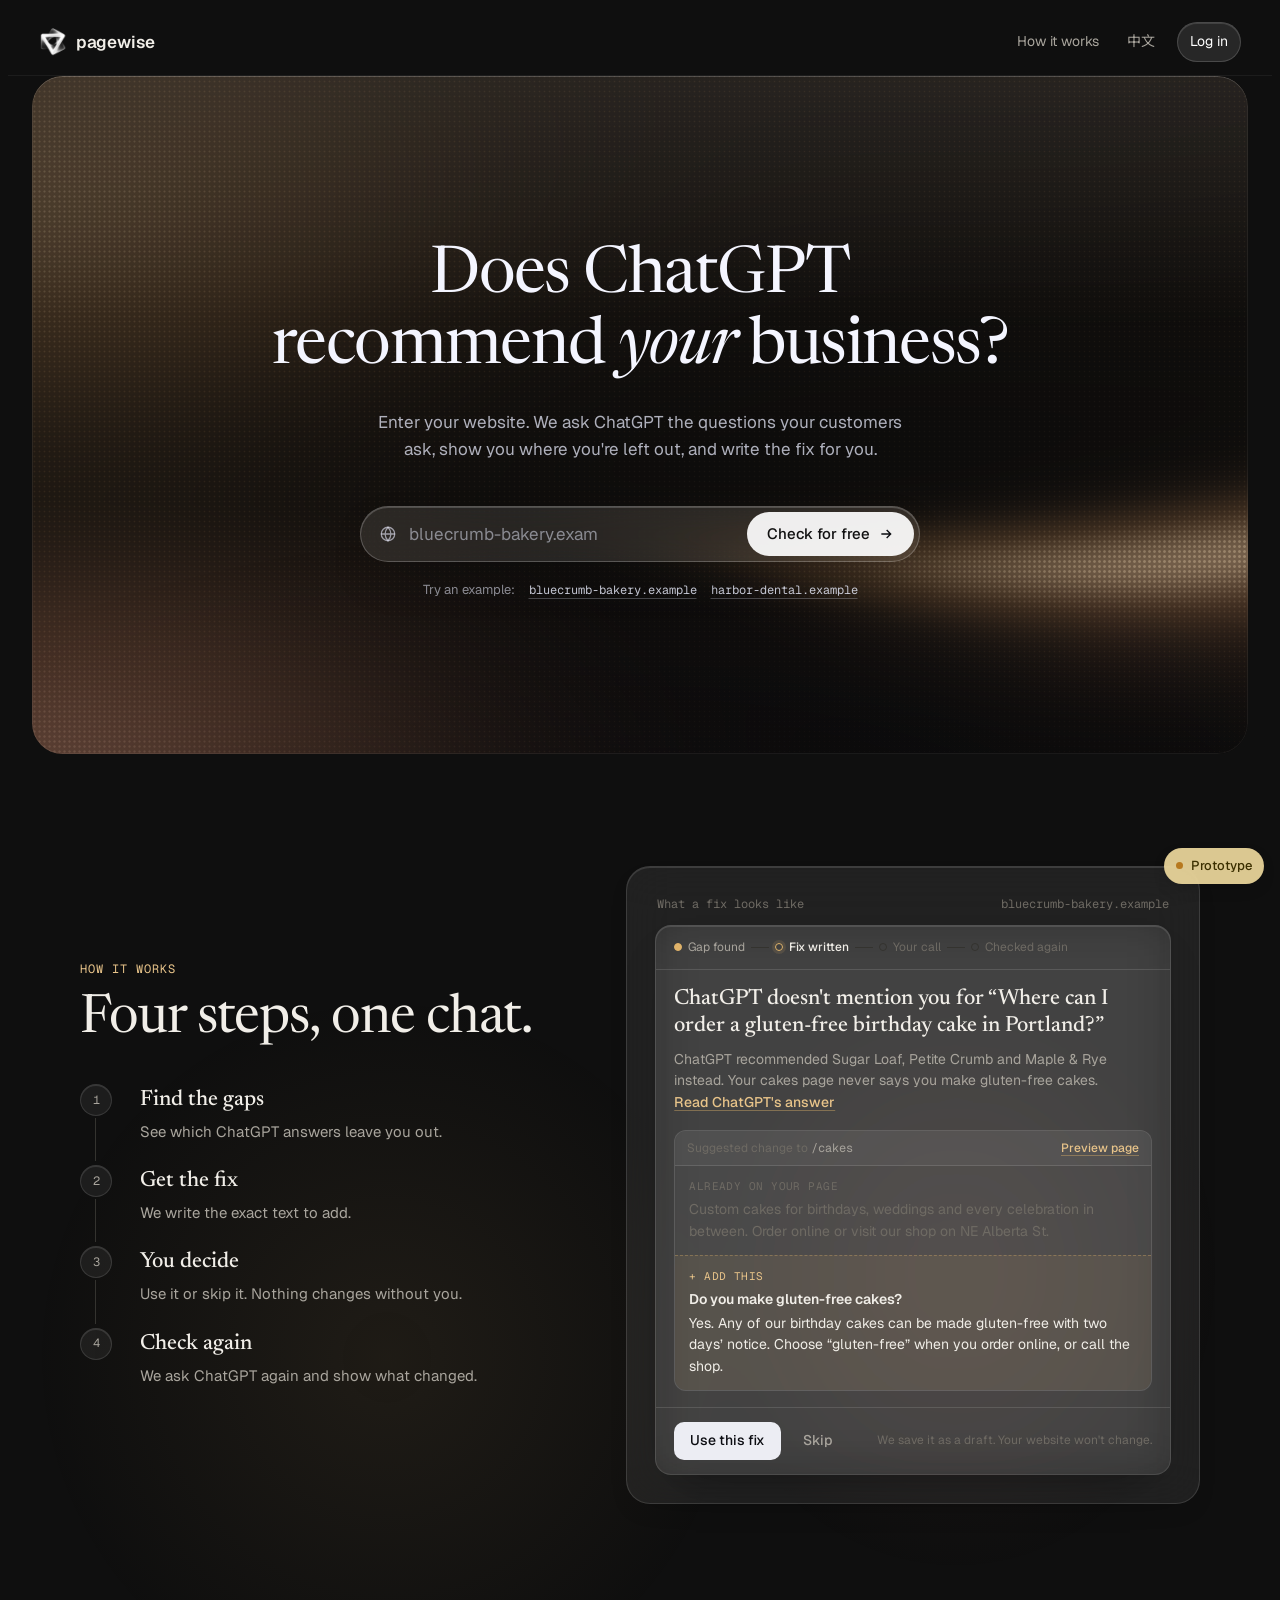
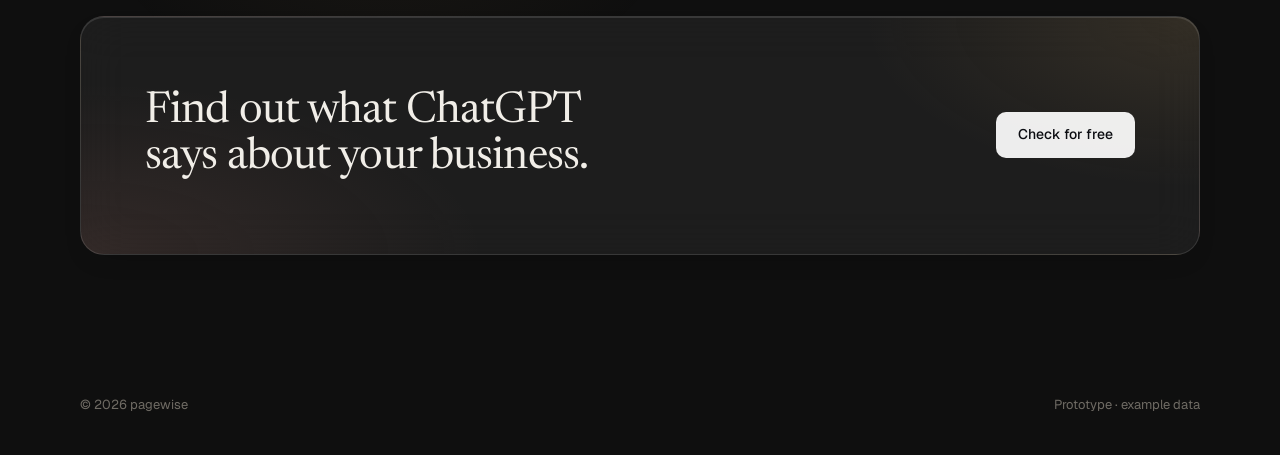
==== commit fb31b972: "Tour highlights the right regions; issue pager; dashboards open; project menu Co-Authored-By: Claude" ====
--- a/index.html
+++ b/index.html
@@ -666,6 +666,25 @@
 .ws-chat-f textarea:focus{border-color:var(--accent)}
 .ws-chat-f .row{display:flex;justify-content:flex-end}
 
+.ws-in > .link{align-self:flex-start}
+.pager{display:flex;align-items:center;justify-content:center;gap:12px;padding:10px 0 2px;font-size:12px;color:var(--ink-3)}
+.pager .pg{width:28px;height:28px;border-radius:8px;border:1px solid var(--glass-line);color:var(--ink-2);font-size:15px;line-height:1}
+.pager .pg:hover:not([disabled]){color:var(--ink);border-color:color-mix(in srgb,var(--accent) 45%,transparent)}
+.pager .pg[disabled]{opacity:.35}
+.ws-soonrow button{padding:14px 16px;border-radius:14px;border:1px dashed var(--line-2);color:var(--ink-3);font-size:13px;display:flex;flex-direction:column;gap:8px;align-items:flex-start;text-align:left;width:100%}
+.ws-soonrow button:hover{border-color:color-mix(in srgb,var(--accent) 45%,transparent);color:var(--ink-2)}
+.ws-soonrow button b{color:var(--ink-2);font-weight:500;font-size:14px}
+.proj-wrap{position:relative;margin-left:auto}
+.proj-menu{position:absolute;top:calc(100% + 6px);right:0;z-index:30;width:270px;padding:5px;border-radius:12px;border:1px solid var(--glass-line);background:#131210;box-shadow:0 22px 44px -18px #000}
+.pm-g{font-size:11px;letter-spacing:.04em;text-transform:uppercase;color:var(--ink-3);padding:8px 9px 4px}
+.pm-i{display:flex;align-items:center;gap:9px;width:100%;padding:7px 9px;border-radius:8px;text-align:left}
+.pm-i:hover,.pm-r:hover{background:var(--surface-2)}
+.pm-i b{display:block;font-size:13px;font-weight:500;color:var(--ink)}
+.pm-i small{display:block;font-size:11px;color:var(--ink-3);font-family:var(--mono)}
+.pm-i .mono{margin-left:auto;color:var(--accent)}
+.pm-i .soon,.pm-r .soon{margin-left:auto}
+.pm-r{display:flex;align-items:center;gap:8px;width:100%;padding:8px 9px;border-radius:8px;font-size:13px;color:var(--ink-2);text-align:left}
+.pm-sep{height:1px;background:var(--glass-line);margin:5px 4px}
 /* chat switcher dropdown (B3) */
 .cv-sel{position:relative;display:flex;align-items:center;gap:8px;width:100%}
 .cv-btn{flex:1;min-width:0;display:flex;align-items:center;gap:8px;padding:7px 11px;border-radius:9px;border:1px solid var(--glass-line);background:var(--glass-sunken);color:var(--ink);font-size:14px;text-align:left}
@@ -1209,7 +1228,11 @@
 var Q4 = "Where can I order a gluten-free birthday cake in Portland?";
 var T = {
 en:{
- "w.tl.n":"Check #{n}","w.tl.latest":"latest", "q.flashWhy":"Why does ChatGPT recommend Quizlet here?","r.flashWhy":"When people ask how to turn a textbook into flashcards with AI, ChatGPT cites how-to pages from Quizlet and Knowt that spell out the steps. Your flashcards page only says “snap a photo”, not how it works. The FAQ above fills that gap.","q.priceTier":"Should I spell out free vs. paid?","r.priceTier":"Yes. “Is it free?” is the first thing students and parents ask. The text above already says what's free; what Premium adds can follow in the same paragraph. Want me to rewrite it to cover both?","q.faqTone":"Could this answer put teachers off?","r.faqTone":"Unlikely. It stresses explaining every step so students learn to solve it themselves, not handing over answers, which is what teachers and parents care about. To be safer, you could add: “Try it yourself first, then use Answer.AI to check.”","q.faqComp":"How do competitors answer this question?","r.faqComp":"Khanmigo presents itself as a tutor that guides you rather than giving answers, and Socratic stresses explanations. That framing is part of why ChatGPT cites them. It's a site-wide competitor question, so it's better in its own chat.","site.comp.t":"How competitors handle “cheating”","site.comp.a":"From your checks: when people ask whether AI homework help is cheating, ChatGPT leans on tools that describe themselves as tutors, like Khanmigo (“guides you instead of giving answers”) and Socratic (step-by-step explanations).\n\nFor Answer.AI, the FAQ answer is a good first step. Later, a dedicated page on how to use AI to learn, not to copy, would give ChatGPT more to cite.", "w.cm.more":"More","w.cm.rename":"Rename","w.cm.delete":"Delete","w.cm.cancel":"Cancel","w.cm.confirm":"Delete this chat? This can't be undone.","w.toast.deleted":"Chat deleted","w.toast.renamed":"Renamed","w.o.overview":"Your first check is done. I asked ChatGPT 10 questions your customers ask: 6 answers mention {b}, and 2 cite your site. 3 pages could do better, and each one has its own chat:","w.o.page":"This chat is just about your {p} ({url}). Everything about this page, now and in later checks, stays here.","w.o.pageNew":"Your {p} ({url}) came up in a check for the first time, so it gets its own chat. Everything about this page will stay here.","w.o.lead":"I've written something you could add. You decide whether to use it:","w.o.from":"Picking up the question you asked in the {p} chat:","site.new.a":"This is a site-wide chat, for anything that isn't about one page, like why competitors get recommended or how your site describes itself. Where would you like to start?", "f.problem":"ChatGPT recommended Sugar Loaf, Petite Crumb and Maple & Rye instead. Your cakes page never says you make gluten-free cakes.", "p.flash":"Flashcards page","p.pricing":"Pricing page","p.faq":"FAQ","p.home":"Homepage","s.flash1.t":"Add a FAQ","s.flash1.why":"ChatGPT doesn't mention you for “How to make flashcards from a textbook with AI”","s.pricing1.t":"Say what's free","s.pricing1.why":"You're missing from “Free AI homework help app”","s.faq1.t":"Answer “Is it cheating?”","s.faq1.why":"You're missing from “Is using AI for homework cheating?”","s.pricing2.t":"Compare with Chegg and Photomath","s.pricing2.why":"When people compare you with Chegg, ChatGPT doesn't cite your pricing page","s.home2.t":"Spell out photo math help","s.home2.why":"You're missing from “App that solves math problems from a photo”","w.nav.convs":"Chats","w.nav.new":"New chat","cst.todo":"To review","cst.open":"Change ready","cst.adopted":"Draft saved · paste it","cst.live":"On your site","cst.cited":"Now cited ✓","cst.declined":"Skipped","cst.new":"New","cst.site":"Whole site","cst.talk":"Discussing","w.chk.div":"Check #{n} · {d}","d25full":"Sep 25 · 09:00","w.ov.pages":"Page chats","w.tasks.progress2":"{d} of {n} handled","w.ov.nsugg":"{n} suggestions","w.ov.sum2":"Check #2: flashcards page now cited · 1 new suggestion on the pricing page · new page: homepage","w.topic.hist":"Changes on this page","w.c.first":"Your first check is done. I found things to improve on 3 pages. Each page has its own chat, so everything about that page stays in one place:","w.c.welcomeBack2":"Welcome back. {d} of {n} suggestions are handled; the rest are waiting in their page chats.","w.c.second":"Check #2 is done ({d}). Here's what changed:","w.c.l.flash.cited":"Flashcards page: ChatGPT now cites it ✓","w.c.l.flash.not":"Flashcards page: not cited yet. Put the change on your site first.","w.c.l.pricing":"Pricing page: 1 new suggestion, added to its chat","w.c.l.home":"Homepage: a new page, so it gets a new chat","w.c.l.faq":"FAQ: you skipped this before, so I won't bring it up again","w.c.flashResult":"Good news: for “How to make flashcards from a textbook with AI”, ChatGPT now mentions you and cites this page.","w.c.flashNot":"Not cited yet. Once the change is on your site, the next check will show whether it helped.","w.c.pendingOld":"The change from last time is still waiting for your decision (above).","w.c.newFound":"This check found one more thing on this page:","w.c.homeNew":"This page came up for the first time in this check, so it has a new chat.","w.c.scopeSite":"Whole site","w.c.free2":"Got it. Free conversation isn't wired up in this prototype yet, but in the product I'd answer here, in this chat's context.","q.same":"Anything else to change on this page?","q.why":"Why does ChatGPT keep recommending Photomath?","q.other":"Can you look at my homepage too?","q.more":"Besides copy, what else can improve how AI sees my site?","r.same1":"This check found just this one thing on this page. If a later check finds something new here, it will show up in this same chat.","r.same2":"This check found one more thing here; it's above. Anything new later will keep showing up in this chat.","r.why":"In short: ChatGPT cites the products that explain photo math most clearly and get talked about most, and Photomath has more of that content. It's a site-wide question, so it's better in its own chat.","r.whyBtn":"Continue in a new chat","r.other":"Homepage questions go in the homepage chat, so this page's history stays tidy.","r.otherGo":"Go to the homepage chat","r.otherNew":"Start a homepage chat","r.homeTalk":"This check didn't find a clear issue on your homepage. Want me to review how clearly it explains what Answer.AI does? I won't draft anything until you ask.","site.why.t":"Why ChatGPT picks Photomath","site.more.t":"Other ways to improve","site.new.t":"New chat","site.disc.t":"About your site","site.why.a":"From the answers in your checks: when people ask about solving math from a photo, ChatGPT names Photomath and Gauth and cites their feature pages plus a few “best math apps” lists. Answer.AI does the same thing, but your site never says it in plain words, and you rarely appear in those lists.\n\nTwo things would help most: say it clearly on your homepage, and get into the lists ChatGPT already cites.","w.toast.check2":"Check #2 complete","w.toast.nochange":"Checked again · nothing new since last time","proto.c09":"C09 · Check #2 (overview)","proto.c09b":"C09 · Pricing page: added suggestion","proto.c09c":"C09 · New page: homepage","proto.c09d":"C09 · Flashcards page: result", "w.c.more.q":"Besides copy, what else can improve how AI sees my site?","w.c.more.a":"Besides changing copy, a few other things help AI mention you more:\n\n1. New content: add the pages you're missing, like an “Answer.AI vs Photomath” comparison or an AP exam prep guide. (Coming soon)\n2. Technical setup: let AI crawlers such as GPTBot read your site, and mark up your FAQ with structured data so AI understands it.\n3. Mentions elsewhere: ChatGPT often cites Reddit, YouTube and “best study apps” lists. Getting featured there helps. (Coming soon)\n4. Consistent brand: keep your name and description the same on the App Store, Chrome Web Store and social profiles.\n\nFor now I can write copy changes for you directly. For the others I'll explain what to do, and more of it will be automated soon.", "dg.toWs":"Create your workspace to see results", "und.whatv":"AI tutor and homework help for students: step-by-step answers, flashcards, AP prep and college counseling.","t1.title":"Flashcards page · add a FAQ","t1.why":"ChatGPT doesn't mention you for “How to make flashcards from a textbook with AI”","t1.page":"Flashcards page","t2.title":"Homepage · spell out photo math help","t2.why":"You're missing from “App that solves math problems from a photo”","t2.page":"Homepage","t3.title":"FAQ · answer “Is it cheating?”","t3.why":"You're missing from “Is using AI for homework cheating?”","t3.page":"FAQ","w.c.suggest":"Your flashcards page could use a short FAQ on turning a textbook into cards.","w.c.opt1":"Flashcards page: add a FAQ on turning a textbook into cards.","w.c.opt2":"Homepage: say plainly that you solve math problems from a photo.","w.c.opt3":"FAQ: answer “Is using AI for homework cheating?”","w.c.result":"Checked. For “How to make flashcards from a textbook with AI”, ChatGPT now mentions you and cites your flashcards page. Overall: mentioned 7/10 (was 6), your site cited 3/10 (was 2).","w.c.next":"Next: you're missing from “App that solves math problems from a photo”.","w.c.ccH":"Flashcards page · add a FAQ","w.topic.name":"Flashcards page · add a FAQ","w.topic.page":"Flashcards page","w.res.faq":"Flashcards page FAQ","w.res.orig":"Flashcards page original","w.rv.srcNote":"Saved from the flashcards page. All hand edits and saved content are kept; using a change creates a new save record and never overwrites the source.","w.sample":"Example data · not a real check", "plan.h":"Layout plan","plan.A":"A · A sub-page per fix","plan.B":"B · Dashboard stays","plan.B2":"B2 · Two columns","plan.B3":"B3 · Dashboard (issue rows) + chat","plan.B4":"B4 · Dashboard + issue list + chat","w.b4.queue":"All issues","w.i.intro":"Check #{n} found this on your {p} ({url}). Everything about this one fix stays in this chat.","w.b3.all":"Site overview · summary","w.b2.left":"They are listed on the left, with what each one needs.","w.b2.startBtn":"Start with the {x}","w.b2.pages":"Your pages","w.b2.nochat":"Questions about the whole site open a chat here.","plan.C":"C · Preview your page","w.b.working":"Working on it in chat","w.b.evidence":"ChatGPT's answer and the current text","w.b.full":"Open full comparison","w.c3.back":"← Back to overview","w.c3.here":"Suggested: add it here","w.c3.draft":"Draft · not on your site yet","w.c3.live":"On your site","w.c3.note":"A preview of your page, rebuilt from its public content. The highlighted block shows where the new text goes.", "tst.todo":"To review","tst.open":"Change ready","tst.adopted":"Draft saved · paste it","tst.live":"On your site","tst.checked":"Checked · cited +1","tst.declined":"Skipped","w.open":"Open","w.tasks.h":"{n} things to improve","w.tasks.progress":"{d} of 3 done","w.c.found2":"Your first check is done. I found 3 things to improve. Open them one at a time; each comes with the exact text to add.","w.c.welcomeBack":"Welcome back. {d} of 3 fixes are done; the rest are still here.","w.c.declined2":"Okay, this page stays as it is. I won't bring this one up again.","w.c.addLead2":"Your site isn't connected, so paste it into your {p} yourself:","w.c.s1b":"Copy the text","w.c.s2b":"Paste it into your {p}","w.c.liveMore":"Done. AI answers usually take a few days to reflect a change, so checking right now rarely shows anything. Finish the other fixes first, and let me check for you in a few days:","w.c.liveAll":"All fixes are handled. AI answers usually take a few days to reflect changes. Let me check for you in a few days:","w.c.auto3d":"Check every 3 days","w.c.checkAnyway":"Check now anyway","w.c.nextTask":"Next: {n}. {x}","w.rv.keepAdd2":"Keep the original, add this","tour.open":"Product tour","tour.skip":"Skip","tour.next":"Next","tour.done":"Got it","tour.1.t":"Your project","tour.1.d":"Your website lives here. You have one project for now; you'll be able to add more later.","tour.2.t":"Your dashboard","tour.2.d":"Records how often ChatGPT mentions and cites your site, every time you check.","tour.3.t":"Your assistant","tour.3.d":"This is where we work on getting you mentioned more. After each check, suggestions show up here as tasks you can go through one by one.","proto.tour":"Product tour", "d18full":"Sep 18 · 14:20","w.ctl.manual2":"Runs only when you ask · check #{n} · last {d}","w.ov.fixes":"Fixes in progress","w.ov.nofixes":"No fixes yet. When the assistant suggests one and you open it, it shows up here.","w.nav.topics":"Fixes","w.nav.notopics":"No fixes yet","w.c.title":"Your optimization assistant","w.c.intro":"This is where we work on getting your site mentioned more by AI. After each check I'll tell you what could be improved. You decide what to do, and you can tell me once you've made a change.","w.c.found":"This check found {n} things to improve. Let's start with the one most worth doing:","w.c.seeAll":"See all {n}","w.c.oneAtATime":"I'll bring them up one at a time. Once you've dealt with one, the next appears. You can also ask about any of them now.", "w.toast.checked":"Check complete", "d18":"Sep 18","d19":"Sep 19","d21":"Sep 21","d25":"Sep 25","w.ctl.h":"Checks","w.ctl.manual":"Run when you ask · last check {d}","w.ctl.now":"Check now","w.ctl.running":"Checking · {n}/10","w.auto.label":"Auto-check","w.auto.off":"Off","w.auto.next":"Next check {d} · turn off anytime","w.freq.daily":"Daily","w.freq.3d":"Every 3 days","w.freq.weekly":"Weekly","w.ov.lastAt":"Last check {d}","w.ov.vs":"+{n} vs Sep 16","w.ov.latest.checked":"Checked again · your site cited +1","w.ov.latest.same":"Checked again · no change yet","w.st.live":"On your site · not checked yet","w.st.checked":"Checked · cited +1","w.c.addH":"Put it on your site","w.c.addLead":"Your site isn't connected, so paste it yourself:","w.c.s1":"Copy the FAQ","w.c.copy":"Copy","w.c.copied":"Copied","w.c.s2":"Paste it into your meetings page","w.c.open":"Open page ↗","w.c.s3":"Tell me when it's live","w.c.live":"It's on my site","w.c.liveU":"It's on my site.","w.c.liveA":"Nice. Want to see if it worked? Checks only run when you ask. ChatGPT can take a few days to pick up changes.","w.c.checkNow":"Check now","w.c.autoOffer":"Or I can check automatically and tell you what changed:","w.c.autoOn":"Auto-check is on: {f}. I'll check, compare and suggest the next fix. Turn it off anytime on the dashboard.","w.c.checking":"Asking ChatGPT the same 10 questions · {n}/10","w.c.resultNote":"One check is a snapshot; answers vary between runs.","w.c.nochange":"Checked again with the same 10 questions. Nothing changed since Sep 16.","w.c.nextBtn":"See the change","w.c.nextProto":"(Prototype) The next change opens here, the same way: see it, then use it or skip it.","w.rv.publishH2":"Put it on your website","w.rv.publishP2":"Copy the text and paste it into your page yourself. Publishing straight to your CMS is coming later.","w.toast.open":"Prototype: this opens your page in a new tab","w.toast.autoOn":"Auto-check on · {f}","w.toast.autoOff":"Auto-check off","proto.c08b":"C08 · It's on my site",
+ "w.tl.n":"Check #{n}","w.tl.latest":"latest", "q.flashWhy":"Why does ChatGPT recommend Quizlet here?","r.flashWhy":"When people ask how to turn a textbook into flashcards with AI, ChatGPT cites how-to pages from Quizlet and Knowt that spell out the steps. Your flashcards page only says “snap a photo”, not how it works. The FAQ above fills that gap.","q.priceTier":"Should I spell out free vs. paid?","r.priceTier":"Yes. “Is it free?” is the first thing students and parents ask. The text above already says what's free; what Premium adds can follow in the same paragraph. Want me to rewrite it to cover both?","q.faqTone":"Could this answer put teachers off?","r.faqTone":"Unlikely. It stresses explaining every step so students learn to solve it themselves, not handing over answers, which is what teachers and parents care about. To be safer, you could add: “Try it yourself first, then use Answer.AI to check.”","q.faqComp":"How do competitors answer this question?","r.faqComp":"Khanmigo presents itself as a tutor that guides you rather than giving answers, and Socratic stresses explanations. That framing is part of why ChatGPT cites them. It's a site-wide competitor question, so it's better in its own chat.","site.comp.t":"How competitors handle “cheating”","site.comp.a":"From your checks: when people ask whether AI homework help is cheating, ChatGPT leans on tools that describe themselves as tutors, like Khanmigo (“guides you instead of giving answers”) and Socratic (step-by-step explanations).\n\nFor Answer.AI, the FAQ answer is a good first step. Later, a dedicated page on how to use AI to learn, not to copy, would give ChatGPT more to cite.", "w.cm.more":"More","w.cm.rename":"Rename","w.cm.delete":"Delete","w.cm.cancel":"Cancel","w.cm.confirm":"Delete this chat? This can't be undone.","w.toast.deleted":"Chat deleted","w.toast.renamed":"Renamed","w.o.overview":"Your first check is done. I asked ChatGPT 10 questions your customers ask: 6 answers mention {b}, and 2 cite your site. 3 pages could do better, and each one has its own chat:","w.o.page":"This chat is just about your {p} ({url}). Everything about this page, now and in later checks, stays here.","w.o.pageNew":"Your {p} ({url}) came up in a check for the first time, so it gets its own chat. Everything about this page will stay here.","w.o.lead":"I've written something you could add. You decide whether to use it:","w.o.from":"Picking up the question you asked in the {p} chat:","site.new.a":"This is a site-wide chat, for anything that isn't about one page, like why competitors get recommended or how your site describes itself. Where would you like to start?", "f.problem":"ChatGPT recommended Sugar Loaf, Petite Crumb and Maple & Rye instead. Your cakes page never says you make gluten-free cakes.", "p.flash":"Flashcards page","p.pricing":"Pricing page","p.faq":"FAQ","p.home":"Homepage","s.flash1.t":"Add a FAQ","s.flash1.why":"ChatGPT doesn't mention you for “How to make flashcards from a textbook with AI”","s.pricing1.t":"Say what's free","s.pricing1.why":"You're missing from “Free AI homework help app”","s.faq1.t":"Answer “Is it cheating?”","s.faq1.why":"You're missing from “Is using AI for homework cheating?”","s.pricing2.t":"Compare with Chegg and Photomath","s.pricing2.why":"When people compare you with Chegg, ChatGPT doesn't cite your pricing page","s.home2.t":"Spell out photo math help","s.home2.why":"You're missing from “App that solves math problems from a photo”","w.nav.convs":"Chats","w.nav.new":"New chat","cst.todo":"To review","cst.open":"Change ready","cst.adopted":"Draft saved · paste it","cst.live":"On your site","cst.cited":"Now cited ✓","cst.declined":"Skipped","cst.new":"New","cst.site":"Whole site","cst.talk":"Discussing","w.chk.div":"Check #{n} · {d}","d25full":"Sep 25 · 09:00","w.ov.pages":"Page chats","w.tasks.progress2":"{d} of {n} handled","w.ov.nsugg":"{n} suggestions","w.ov.sum2":"Check #2: flashcards page now cited · 1 new suggestion on the pricing page · new page: homepage","w.topic.hist":"Changes on this page","w.c.first":"Your first check is done. I found things to improve on 3 pages. Each page has its own chat, so everything about that page stays in one place:","w.c.welcomeBack2":"Welcome back. {d} of {n} suggestions are handled; the rest are waiting in their page chats.","w.c.second":"Check #2 is done ({d}). Here's what changed:","w.c.l.flash.cited":"Flashcards page: ChatGPT now cites it ✓","w.c.l.flash.not":"Flashcards page: not cited yet. Put the change on your site first.","w.c.l.pricing":"Pricing page: 1 new suggestion, added to its chat","w.c.l.home":"Homepage: a new page, so it gets a new chat","w.c.l.faq":"FAQ: you skipped this before, so I won't bring it up again","w.c.flashResult":"Good news: for “How to make flashcards from a textbook with AI”, ChatGPT now mentions you and cites this page.","w.c.flashNot":"Not cited yet. Once the change is on your site, the next check will show whether it helped.","w.c.pendingOld":"The change from last time is still waiting for your decision (above).","w.c.newFound":"This check found one more thing on this page:","w.c.homeNew":"This page came up for the first time in this check, so it has a new chat.","w.c.scopeSite":"Whole site","w.c.free2":"Got it. Free conversation isn't wired up in this prototype yet, but in the product I'd answer here, in this chat's context.","q.same":"Anything else to change on this page?","q.why":"Why does ChatGPT keep recommending Photomath?","q.other":"Can you look at my homepage too?","q.more":"Besides copy, what else can improve how AI sees my site?","r.same1":"This check found just this one thing on this page. If a later check finds something new here, it will show up in this same chat.","r.same2":"This check found one more thing here; it's above. Anything new later will keep showing up in this chat.","r.why":"In short: ChatGPT cites the products that explain photo math most clearly and get talked about most, and Photomath has more of that content. It's a site-wide question, so it's better in its own chat.","r.whyBtn":"Continue in a new chat","r.other":"Homepage questions go in the homepage chat, so this page's history stays tidy.","r.otherGo":"Go to the homepage chat","r.otherNew":"Start a homepage chat","r.homeTalk":"This check didn't find a clear issue on your homepage. Want me to review how clearly it explains what Answer.AI does? I won't draft anything until you ask.","site.why.t":"Why ChatGPT picks Photomath","site.more.t":"Other ways to improve","site.new.t":"New chat","site.disc.t":"About your site","site.why.a":"From the answers in your checks: when people ask about solving math from a photo, ChatGPT names Photomath and Gauth and cites their feature pages plus a few “best math apps” lists. Answer.AI does the same thing, but your site never says it in plain words, and you rarely appear in those lists.\n\nTwo things would help most: say it clearly on your homepage, and get into the lists ChatGPT already cites.","w.toast.check2":"Check #2 complete","w.toast.nochange":"Checked again · nothing new since last time","proto.c09":"C09 · Check #2 (overview)","proto.c09b":"C09 · Pricing page: added suggestion","proto.c09c":"C09 · New page: homepage","proto.c09d":"C09 · Flashcards page: result", "w.c.more.q":"Besides copy, what else can improve how AI sees my site?","w.c.more.a":"Besides changing copy, a few other things help AI mention you more:\n\n1. New content: add the pages you're missing, like an “Answer.AI vs Photomath” comparison or an AP exam prep guide. (Coming soon)\n2. Technical setup: let AI crawlers such as GPTBot read your site, and mark up your FAQ with structured data so AI understands it.\n3. Mentions elsewhere: ChatGPT often cites Reddit, YouTube and “best study apps” lists. Getting featured there helps. (Coming soon)\n4. Consistent brand: keep your name and description the same on the App Store, Chrome Web Store and social profiles.\n\nFor now I can write copy changes for you directly. For the others I'll explain what to do, and more of it will be automated soon.", "dg.toWs":"Create your workspace to see results", "und.whatv":"AI tutor and homework help for students: step-by-step answers, flashcards, AP prep and college counseling.","t1.title":"Flashcards page · add a FAQ","t1.why":"ChatGPT doesn't mention you for “How to make flashcards from a textbook with AI”","t1.page":"Flashcards page","t2.title":"Homepage · spell out photo math help","t2.why":"You're missing from “App that solves math problems from a photo”","t2.page":"Homepage","t3.title":"FAQ · answer “Is it cheating?”","t3.why":"You're missing from “Is using AI for homework cheating?”","t3.page":"FAQ","w.c.suggest":"Your flashcards page could use a short FAQ on turning a textbook into cards.","w.c.opt1":"Flashcards page: add a FAQ on turning a textbook into cards.","w.c.opt2":"Homepage: say plainly that you solve math problems from a photo.","w.c.opt3":"FAQ: answer “Is using AI for homework cheating?”","w.c.result":"Checked. For “How to make flashcards from a textbook with AI”, ChatGPT now mentions you and cites your flashcards page. Overall: mentioned 7/10 (was 6), your site cited 3/10 (was 2).","w.c.next":"Next: you're missing from “App that solves math problems from a photo”.","w.c.ccH":"Flashcards page · add a FAQ","w.topic.name":"Flashcards page · add a FAQ","w.topic.page":"Flashcards page","w.res.faq":"Flashcards page FAQ","w.res.orig":"Flashcards page original","w.rv.srcNote":"Saved from the flashcards page. All hand edits and saved content are kept; using a change creates a new save record and never overwrites the source.","w.sample":"Example data · not a real check", "plan.h":"Layout plan","plan.A":"A · A sub-page per fix","plan.B":"B · Dashboard stays","plan.B2":"B2 · Two columns","plan.B3":"B3 · Dashboard (issue rows) + chat","plan.B4":"B4 · Dashboard + issue list + chat","w.b4.queue":"All issues","w.i.intro":"Check #{n} found this on your {p} ({url}). Everything about this one fix stays in this chat.","w.b3.all":"Site overview · summary","w.pg.prev":"Previous","w.pg.next":"Next",
+ "w.pm.projects":"Project","w.pm.add":"Add another site","w.pm.settings":"Project settings","w.pm.members":"Invite a teammate","w.pm.signout":"Sign out",
+ "tour.3b.t":"Tasks and chats line up","tour.3b.d":"Each thing we found is one row on the left and one chat on the right. Click a row, the chat on the right switches to it.",
+ "w.dash.rank":"Where you rank on Google for the same questions, tracked over time.","w.dash.audit":"A page-by-page health check of your whole site.","w.dash.briefs":"Outlines for pages you do not have yet.",
+ "w.dash.soonH":"Not in this version","w.dash.soonP":"We are starting with AI visibility. This one comes next.","w.b2.left":"They are listed on the left, with what each one needs.","w.b2.startBtn":"Start with the {x}","w.b2.pages":"Your pages","w.b2.nochat":"Questions about the whole site open a chat here.","plan.C":"C · Preview your page","w.b.working":"Working on it in chat","w.b.evidence":"ChatGPT's answer and the current text","w.b.full":"Open full comparison","w.c3.back":"← Back to overview","w.c3.here":"Suggested: add it here","w.c3.draft":"Draft · not on your site yet","w.c3.live":"On your site","w.c3.note":"A preview of your page, rebuilt from its public content. The highlighted block shows where the new text goes.", "tst.todo":"To review","tst.open":"Change ready","tst.adopted":"Draft saved · paste it","tst.live":"On your site","tst.checked":"Checked · cited +1","tst.declined":"Skipped","w.open":"Open","w.tasks.h":"{n} things to improve","w.tasks.progress":"{d} of 3 done","w.c.found2":"Your first check is done. I found 3 things to improve. Open them one at a time; each comes with the exact text to add.","w.c.welcomeBack":"Welcome back. {d} of 3 fixes are done; the rest are still here.","w.c.declined2":"Okay, this page stays as it is. I won't bring this one up again.","w.c.addLead2":"Your site isn't connected, so paste it into your {p} yourself:","w.c.s1b":"Copy the text","w.c.s2b":"Paste it into your {p}","w.c.liveMore":"Done. AI answers usually take a few days to reflect a change, so checking right now rarely shows anything. Finish the other fixes first, and let me check for you in a few days:","w.c.liveAll":"All fixes are handled. AI answers usually take a few days to reflect changes. Let me check for you in a few days:","w.c.auto3d":"Check every 3 days","w.c.checkAnyway":"Check now anyway","w.c.nextTask":"Next: {n}. {x}","w.rv.keepAdd2":"Keep the original, add this","tour.open":"Product tour","tour.skip":"Skip","tour.next":"Next","tour.done":"Got it","tour.1.t":"Your project","tour.1.d":"Your website lives here. You have one project for now; you'll be able to add more later.","tour.2.t":"Your dashboard","tour.2.d":"Records how often ChatGPT mentions and cites your site, every time you check.","tour.3.t":"Your assistant","tour.3.d":"This is where we work on getting you mentioned more. After each check, suggestions show up here as tasks you can go through one by one.","proto.tour":"Product tour", "d18full":"Sep 18 · 14:20","w.ctl.manual2":"Runs only when you ask · check #{n} · last {d}","w.ov.fixes":"Fixes in progress","w.ov.nofixes":"No fixes yet. When the assistant suggests one and you open it, it shows up here.","w.nav.topics":"Fixes","w.nav.notopics":"No fixes yet","w.c.title":"Your optimization assistant","w.c.intro":"This is where we work on getting your site mentioned more by AI. After each check I'll tell you what could be improved. You decide what to do, and you can tell me once you've made a change.","w.c.found":"This check found {n} things to improve. Let's start with the one most worth doing:","w.c.seeAll":"See all {n}","w.c.oneAtATime":"I'll bring them up one at a time. Once you've dealt with one, the next appears. You can also ask about any of them now.", "w.toast.checked":"Check complete", "d18":"Sep 18","d19":"Sep 19","d21":"Sep 21","d25":"Sep 25","w.ctl.h":"Checks","w.ctl.manual":"Run when you ask · last check {d}","w.ctl.now":"Check now","w.ctl.running":"Checking · {n}/10","w.auto.label":"Auto-check","w.auto.off":"Off","w.auto.next":"Next check {d} · turn off anytime","w.freq.daily":"Daily","w.freq.3d":"Every 3 days","w.freq.weekly":"Weekly","w.ov.lastAt":"Last check {d}","w.ov.vs":"+{n} vs Sep 16","w.ov.latest.checked":"Checked again · your site cited +1","w.ov.latest.same":"Checked again · no change yet","w.st.live":"On your site · not checked yet","w.st.checked":"Checked · cited +1","w.c.addH":"Put it on your site","w.c.addLead":"Your site isn't connected, so paste it yourself:","w.c.s1":"Copy the FAQ","w.c.copy":"Copy","w.c.copied":"Copied","w.c.s2":"Paste it into your meetings page","w.c.open":"Open page ↗","w.c.s3":"Tell me when it's live","w.c.live":"It's on my site","w.c.liveU":"It's on my site.","w.c.liveA":"Nice. Want to see if it worked? Checks only run when you ask. ChatGPT can take a few days to pick up changes.","w.c.checkNow":"Check now","w.c.autoOffer":"Or I can check automatically and tell you what changed:","w.c.autoOn":"Auto-check is on: {f}. I'll check, compare and suggest the next fix. Turn it off anytime on the dashboard.","w.c.checking":"Asking ChatGPT the same 10 questions · {n}/10","w.c.resultNote":"One check is a snapshot; answers vary between runs.","w.c.nochange":"Checked again with the same 10 questions. Nothing changed since Sep 16.","w.c.nextBtn":"See the change","w.c.nextProto":"(Prototype) The next change opens here, the same way: see it, then use it or skip it.","w.rv.publishH2":"Put it on your website","w.rv.publishP2":"Copy the text and paste it into your page yourself. Publishing straight to your CMS is coming later.","w.toast.open":"Prototype: this opens your page in a new tab","w.toast.autoOn":"Auto-check on · {f}","w.toast.autoOff":"Auto-check off","proto.c08b":"C08 · It's on my site",
   "d16full":"Sep 16 · 09:00","w.nav.overview":"Site overview","w.nav.startsite":"Start from your site","w.nav.results":"Drafts & results","w.nav.noresults":"No results yet","w.nav.more":"More","w.nav.scope":"Site profile & scope","w.soon":"Soon","w.more.briefs":"Content briefs","w.more.rank":"Rank tracking","w.more.audit":"Site audit","w.more.cms":"CMS publishing","w.topic.site":"About your site","w.topic.siteH":"Your site's description","w.topic.siteSub":"Starting from your site's context. The assistant only writes a draft when you ask for one.","w.topic.home":"Homepage description","w.topic.orig":"Site original · kept","w.topic.record":"Original record · kept","w.topic.ans":"Related answer and sources","w.topic.ansLab":"Original answer · example #04","w.topic.notm":"Doesn't mention Answer.AI · doesn't cite your site","w.topic.ansMeta":"Sep 16, 09:00 · same example engine · US / English","w.topic.ansNote":"Example data only, no real answer URL. The real product keeps the full answer, sources and citations. One missing citation isn't proof of cause.","w.topic.openChange":"Open original and changes","w.topic.openDraft":"Open saved draft","w.topic.openOrig":"Open kept original","w.topic.ctx":"Site context loaded; no single check selected yet.","w.ov.h1":"Visibility","w.ov.lastfull":"last full check","w.m.mentioned":"Brand mentioned","w.m.cited":"Your site cited","w.ov.measuring":"First check in progress · asking ChatGPT {n}/10","w.ov.details":"Metric details","w.ov.pos":"Relative position","w.ov.meta":"Sep 16, 09:00 · US / English · same example engine","w.ov.sample":"10 questions · 8 brands · first full sample, so no comparable change yet.","w.ov.scopeNote":"This describes only this sample. It isn't a global ranking or traffic. Original answers and citations open inside topics.","w.ov.latest":"Latest update","w.ov.latest.run":"First check in progress","w.ov.latest.done":"First check complete","w.ov.latest.none":"No new check yet","w.ov.recent":"Recent chats","w.ov.norecent":"No chats yet","w.ov.more":"More dashboards","w.st.pending":"1 change to review","w.st.pendingSite":"1 change to review · site unchanged","w.st.adopted":"Saved · not published","w.st.declined":"Original kept","w.st.discussion":"Discussing · no draft","w.see.change":"See the change","w.see.draft":"See draft","w.see.orig":"See original","w.cont":"Continue chat","w.rv.crumb":"Changes","w.rv.back":"Back to chat","w.rv.notpub":"Not published","w.rv.unchanged":"Unchanged","w.rv.saved":"Saved site original","w.rv.keepAdd":"Keep the original, add a FAQ","w.rv.draft":"Saved draft","w.rv.kept":"Kept original","w.rv.notChanged":"Not changed this time.","w.rv.hist":"Source and save history","w.rv.src":"Site original","w.rv.v.pending":"Original v1 · suggestion based on v1","w.rv.v.adopted":"Site original v1 kept · draft v2 has the original plus the full Q&A","w.rv.v.declined":"Site original v1 kept · suggestion not applied","w.rv.publishH":"Need it on your website?","w.rv.publishP":"Just ask in this chat. We'll only connect your CMS when needed, show the target page and the change, then ask you to confirm.","w.rv.publishSoon":"Publishing · coming soon","w.c.current":"Current: {x}","w.c.see":"See the change","w.c.measuring":"I'm running your first check. Ask me anything meanwhile.","w.c.orig":"Site original","w.c.new":"New","w.c.use":"Use this","w.c.notnow":"Not now","w.c.hint":"Saves to draft · doesn't publish","w.c.useU":"Use this.","w.c.notnowU":"Not now.","w.c.savedMsg":"Saved to draft. Your website hasn't changed.","w.c.declinedMsg":"Okay, no FAQ this time. Your original stays as it is.","w.c.pendingLeft":"The FAQ I prepared is waiting in the topic.","w.c.seeDraft":"See saved draft","w.c.seeOrig":"See kept original","w.c.earlier":"Earlier messages","w.c.firstOrig":"first site original","w.c.prepared":"Prepared change:","w.c.discU":"Help me check if my site's description is easy to understand first. Don't write anything yet.","w.c.discA":"Sure, let's review the current description first. This answer doesn't cite your site, so we can't tell why yet.","w.c.phStart":"Or just tell me what you want to do…","w.c.phMore":"Tell me what else to change…","w.c.phReturn":"Pick up where we left off…","w.c.chat":"Chat","w.c.send":"Send","w.c.free":"Free chat is coming soon in this prototype. Use the buttons above to keep going.","w.toast.soon":"Coming soon","w.toast.done":"First check complete","a.skip":"Skip waiting, chat first","c.skip":"Later — chat first","s.skip":"Chat first, set up later","auth.workspace.t":"Create your workspace","auth.workspace.s":"Keep your site, your checks and your chats in one place. Free, no credit card.","proto.c02":"C02 Analyzing","proto.c03":"C03 Confirm business","proto.c04":"C04 Scope","proto.auth":"Create workspace","proto.c05":"C05 Workspace","proto.c06":"C06 Decide in chat","proto.c06b":"C06 · Used","proto.c06c":"C06 · Not now","proto.c06d":"C06 · Discuss only","proto.c07":"C07 Review changes","proto.c07b":"C07 · Saved draft","proto.c08":"C08 Coming back",
   "dg.step1":"Your website","dg.step2":"Your business","dg.step3":"Questions","back":"Back",
  "a.kicker":"Getting to know your website","a.sub":"First we read your site, then prepare questions about your business.","a.r1":"Read public pages","a.r1d":"3 pages","a.r2":"Understand your business and customers","a.r3":"Prepare questions","a.r3d":"10 questions","a.working":"Working…","a.waiting":"Not started","a.cont":"See what we found",
@@ -1276,7 +1299,11 @@
  "proto.btn":"Prototype","proto.h":"Jump to a step","proto.landing":"Homepage","proto.checking":"Checking the site","proto.finding":"First fix","proto.draft":"After “Use this fix”","proto.scheduled":"Waiting to check again","proto.return":"Coming back · results"
 },
 zh:{
- "w.tl.n":"第 {n} 次检查","w.tl.latest":"最新", "q.flashWhy":"为什么 ChatGPT 推荐的是 Quizlet？","r.flashWhy":"问到怎么用 AI 把课本做成闪卡时，ChatGPT 引用的是 Quizlet 和 Knowt 的教程页，它们把步骤写得很清楚。你的闪卡页只说了「拍照就能生成」，没有写具体怎么做。上面这段 FAQ 就是补上这一块。","q.priceTier":"免费和付费的区别要写进去吗？","r.priceTier":"建议写。学生和家长最先问的就是「到底免不免费」。上面那段已经说清楚免费能用什么；付费多了什么可以接在同一段后面。要的话我把它改写成一版两部分都有的。","q.faqTone":"这段回答会不会让老师反感？","r.faqTone":"不太会。这段强调的是讲清每一步、帮学生自己学会，而不是直接给答案，这正是老师和家长关心的。想更稳妥的话，可以再加一句「建议先自己做，再用 Answer.AI 检查」。","q.faqComp":"别的竞品是怎么回答这个问题的？","r.faqComp":"Khanmigo 把自己定位成「引导你思考、不直接给答案」的家教，Socratic 也强调讲解过程，这是 ChatGPT 愿意引用它们的原因之一。这属于整站层面的竞品问题，放在单独的对话里聊更合适。","site.comp.t":"竞品怎么谈「作弊」","site.comp.a":"从检查结果看：有人问「用 AI 写作业算不算作弊」时，ChatGPT 更愿意引用把自己定位成家教的工具，比如 Khanmigo（引导思考、不直接给答案）和 Socratic（分步讲解）。\n\n对 Answer.AI 来说，常见问题里补的这段是第一步；之后可以考虑单独做一页「怎么用 AI 学习而不是抄答案」，给 ChatGPT 更多可以引用的内容。", "w.cm.more":"更多","w.cm.rename":"重命名","w.cm.delete":"删除","w.cm.cancel":"取消","w.cm.confirm":"删除这段对话？删除后无法恢复。","w.toast.deleted":"已删除对话","w.toast.renamed":"已重命名","w.o.overview":"第一次检查完成。我用客户常问的 10 个问题问了 ChatGPT：6 个回答提到了 {b}，2 个引用了你的网站。有 3 个页面可以做得更好，每个页面单独一段对话：","w.o.page":"这段对话专门聊你的{p}（{url}）。这个页面现在和以后的检查结果、改动，都会留在这里。","w.o.pageNew":"你的{p}（{url}）第一次出现在检查结果里，所以我给它单独开了这段对话。这个页面以后的内容都会留在这里。","w.o.lead":"我写好了一段可以加上去的内容，你决定用不用：","w.o.from":"接着你在{p}对话里问的这个问题：","site.new.a":"这是一段整站对话，适合聊不属于某个页面的问题，比如竞品为什么被推荐、网站整体怎么介绍自己。想从哪儿开始？", "f.problem":"ChatGPT 推荐的是 Sugar Loaf、Petite Crumb 和 Maple & Rye。你的蛋糕页从没提到可以做无麸质蛋糕。", "p.flash":"闪卡页","p.pricing":"定价页","p.faq":"常见问题","p.home":"首页","s.flash1.t":"补充 FAQ","s.flash1.why":"问到「How to make flashcards from a textbook with AI」时，ChatGPT 没有提到你","s.pricing1.t":"写清楚哪些免费","s.pricing1.why":"问到「Free AI homework help app」时，没有提到你","s.faq1.t":"回答「算不算作弊」","s.faq1.why":"问到「Is using AI for homework cheating?」时，没有提到你","s.pricing2.t":"和 Chegg、Photomath 做对比","s.pricing2.why":"大家拿你和 Chegg 比较时，ChatGPT 没有引用你的定价页","s.home2.t":"写清楚拍照解数学题","s.home2.why":"问到「App that solves math problems from a photo」时，没有提到你","w.nav.convs":"对话","w.nav.new":"新对话","cst.todo":"待查看","cst.open":"改动已备好","cst.adopted":"草稿已保存 · 待粘贴","cst.live":"已放到网站","cst.cited":"已被引用 ✓","cst.declined":"先不改","cst.new":"有新消息","cst.site":"整站","cst.talk":"讨论中","w.chk.div":"第 {n} 次检查 · {d}","d25full":"9 月 25 日 · 09:00","w.ov.pages":"页面对话","w.tasks.progress2":"已处理 {d}/{n}","w.ov.nsugg":"{n} 条建议","w.ov.sum2":"第 2 次检查：闪卡页已被引用 · 定价页 1 条新建议 · 新增页面：首页","w.topic.hist":"这个页面的改动记录","w.c.first":"第一次检查完成，我在 3 个页面上找到可以优化的地方。每个页面有自己的对话，关于这个页面的内容都留在一处：","w.c.welcomeBack2":"欢迎回来。{n} 条建议已处理 {d} 条，其余的在各自的页面对话里等你。","w.c.second":"第 2 次检查完成（{d}），变化如下：","w.c.l.flash.cited":"闪卡页：ChatGPT 现在会引用它 ✓","w.c.l.flash.not":"闪卡页：还没被引用，先把改动放到网站上。","w.c.l.pricing":"定价页：1 条新建议，已放进定价页的对话","w.c.l.home":"首页：新发现的页面，新开了一段对话","w.c.l.faq":"常见问题：你之前选了先不改，这次不再提","w.c.flashResult":"好消息：问到「How to make flashcards from a textbook with AI」时，ChatGPT 现在会提到你，并引用这个页面。","w.c.flashNot":"还没有被引用。改动放到网站上之后，下次检查就能看出有没有效果。","w.c.pendingOld":"上次的改动还在等你决定（在上面）。","w.c.newFound":"这次检查在这个页面又发现一处可以改：","w.c.homeNew":"这个页面在这次检查中第一次出现，所以新开了一段对话。","w.c.scopeSite":"整站","w.c.free2":"收到。原型里还没接入自由对话；正式产品里，我会在这段对话的上下文里回答你。","q.same":"这个页面还有别的地方要改吗？","q.why":"为什么 ChatGPT 老推荐 Photomath？","q.other":"首页也帮我看看","q.more":"除了文案，还有什么能起到优化效果？","r.same1":"这次检查在这个页面只发现了这一处。以后检查如果再发现这个页面的问题，会继续出现在这段对话里。","r.same2":"这次检查在这里又发现了一处，就在上面。以后有新的也会继续出现在这段对话里。","r.why":"简单说：ChatGPT 会引用对「拍照解题」解释得最清楚、被讨论最多的产品，Photomath 在这方面的内容更多。这是整站层面的问题，放在单独的对话里聊更合适。","r.whyBtn":"在新对话里展开聊","r.other":"首页的事放在首页的对话里，这样这个页面的记录不会乱。","r.otherGo":"去首页的对话","r.otherNew":"新建首页对话","r.homeTalk":"这次检查没有在首页发现明显的问题。要不要我先看看首页有没有把 Answer.AI 是做什么的讲清楚？你开口之前我不会写稿。","site.why.t":"为什么推荐 Photomath","site.more.t":"其他优化方向","site.new.t":"新对话","site.disc.t":"聊聊你的网站","site.why.a":"从这几次检查的回答来看：有人问拍照解数学题时，ChatGPT 会提到 Photomath 和 Gauth，引用它们的功能页和几篇「最佳数学 App」榜单。Answer.AI 也能做到，但你的网站从没直白地说过，也很少出现在这些榜单里。\n\n最有用的两件事：在首页讲清楚这个功能；争取进入 ChatGPT 已经在引用的榜单。","w.toast.check2":"第 2 次检查完成","w.toast.nochange":"又查了一次 · 和上次相比没有新变化","proto.c09":"C09 · 第 2 次检查（概览）","proto.c09b":"C09 · 定价页追加建议","proto.c09c":"C09 · 新页面：首页","proto.c09d":"C09 · 闪卡页收到结果", "w.c.more.q":"除了文案，还有什么能起到优化效果？","w.c.more.a":"除了改文案，这几类做法也能让 AI 更常提到你：\n\n1. 新增内容：补上缺少的页面，比如「Answer.AI vs Photomath」对比页、AP 备考指南。（即将上线）\n2. 技术设置：允许 GPTBot 等 AI 爬虫抓取你的网站，给 FAQ 加上结构化数据，让 AI 更容易读懂。\n3. 站外提及：ChatGPT 常引用 Reddit、YouTube 和「最佳学习 App」榜单，争取出现在这些地方。（即将上线）\n4. 品牌一致：App Store、Chrome 商店和社交账号上的名称、介绍保持一致。\n\n目前我可以直接帮你写好文案改动；其他几类我会告诉你具体怎么做，自动化功能会陆续上线。", "dg.toWs":"创建工作区，查看结果", "und.whatv":"面向学生的 AI 家教和作业辅导：分步讲解、AI 闪卡、AP 备考和升学顾问。","t1.title":"闪卡页 · 补充 FAQ","t1.why":"问到「How to make flashcards from a textbook with AI」时，ChatGPT 没有提到你","t1.page":"闪卡功能页","t2.title":"首页 · 写清楚拍照解数学题","t2.why":"问到「App that solves math problems from a photo」时，没有提到你","t2.page":"首页","t3.title":"FAQ · 回答「算不算作弊」","t3.why":"问到「Is using AI for homework cheating?」时，没有提到你","t3.page":"常见问题","w.c.suggest":"闪卡功能页可以补一段「怎么把课本变成闪卡」的 FAQ。","w.c.opt1":"闪卡页：补一段「怎么把课本变成闪卡」的 FAQ。","w.c.opt2":"首页：写清楚可以拍照解数学题。","w.c.opt3":"FAQ：回答「用 AI 写作业算不算作弊」。","w.c.result":"检查完了。问到「How to make flashcards from a textbook with AI」时，ChatGPT 现在会提到你，并引用你的闪卡页。整体：品牌被提及 7/10（原来 6），本站被引用 3/10（原来 2）。","w.c.next":"下一条：问到「App that solves math problems from a photo」时，没有提到你。","w.c.ccH":"闪卡页 · 补充 FAQ","w.topic.name":"闪卡页 · 补充 FAQ","w.topic.page":"闪卡功能页","w.res.faq":"闪卡页 FAQ","w.res.orig":"闪卡页原文","w.rv.srcNote":"原文从闪卡功能页留存；所有人工修改和已保存内容保留。采用时生成新保存记录，不覆盖来源。","w.sample":"示例数据 · 非真实检测", "plan.h":"布局方案","plan.A":"A · 每条优化一个子页面","plan.B":"B · 看板不动","plan.B2":"B2 · 两栏","plan.B3":"B3 · 看板（问题列表）+ 对话","plan.B4":"B4 · 看板 + 问题列表 + 对话","w.b4.queue":"所有问题","w.i.intro":"第 {n} 次检查在{p}（{url}）发现的。这一条改动的所有事情都留在这段对话里。","w.b3.all":"网站概览 · 总结","w.b2.left":"它们列在左边，每一条要改什么都写着。","w.b2.startBtn":"从{x}开始","w.b2.pages":"你的页面","w.b2.nochat":"问整站的问题时，会在这里开一个对话。","plan.C":"C · 显示你的网页","w.b.working":"正在对话中处理","w.b.evidence":"查看 ChatGPT 原回答和页面原文","w.b.full":"查看完整对比","w.c3.back":"← 回到概览","w.c3.here":"建议加在这里","w.c3.draft":"草稿 · 还没放到网站","w.c3.live":"已放到网站","w.c3.note":"根据你网页的公开内容还原的预览，高亮的位置就是新内容要放的地方。", "tst.todo":"待查看","tst.open":"改动已备好","tst.adopted":"草稿已保存 · 待粘贴","tst.live":"已放到网站","tst.checked":"已检查 · 引用 +1","tst.declined":"先不改","w.open":"查看","w.tasks.h":"{n} 处可以优化","w.tasks.progress":"已完成 {d}/3","w.c.found2":"第一次检查完成，我找到 3 处可以优化的地方。可以一条一条打开看，每条都附带要加的具体文字。","w.c.welcomeBack":"欢迎回来。3 处优化已完成 {d} 处，剩下的都还在这里。","w.c.declined2":"好的，这个页面保持不动，这条我不会再提。","w.c.addLead2":"网站还没有连接，需要你自己粘贴到{p}：","w.c.s1b":"复制这段文字","w.c.s2b":"粘贴到{p}","w.c.liveMore":"好了。AI 的回答一般要几天才会体现改动，现在立刻检查多半看不出变化。建议先把其他几条也处理完，过几天让我帮你检查：","w.c.liveAll":"所有优化都处理完了。AI 的回答一般要几天才会体现改动，过几天让我帮你检查：","w.c.auto3d":"每 3 天检查一次","w.c.checkAnyway":"还是现在检查","w.c.nextTask":"下一条：{n}. {x}","w.rv.keepAdd2":"保留原文，补充这段","tour.open":"产品导览","tour.skip":"跳过","tour.next":"下一步","tour.done":"知道了","tour.1.t":"你的项目","tour.1.d":"你的网站在这里。目前是一个项目，之后可以添加更多。","tour.2.t":"看板","tour.2.d":"记录每次检查时，ChatGPT 提到你、引用你网站的情况。","tour.3.t":"优化助手","tour.3.d":"我们在这里讨论怎样让你被 AI 提到更多。每次检查后，建议会以任务的形式出现在这里，你可以一条一条处理。","proto.tour":"产品导览", "d18full":"9 月 18 日 · 14:20","w.ctl.manual2":"你发起时才检查 · 第 {n} 次检查 · 上次 {d}","w.ov.fixes":"进行中的优化","w.ov.nofixes":"还没有优化项。右侧助手给出建议、你点开之后，会出现在这里。","w.nav.topics":"优化项","w.nav.notopics":"还没有优化项","w.c.title":"你的优化助手","w.c.intro":"我们在这里一起看看，怎样让你的网站在 AI 大模型里获得更多曝光。每次检查完，我都会在这里告诉你有哪些可以优化的地方，由你决定是否执行；改完之后也可以告诉我。","w.c.found":"这次检查找到 {n} 处可以优化的地方，先看最值得做的一处：","w.c.seeAll":"查看全部 {n} 处","w.c.oneAtATime":"我会一次推一条，你处理完一条再出下一条；也可以现在直接问我其中任何一条。", "w.toast.checked":"检查完成", "d18":"9 月 18 日","d19":"9 月 19 日","d21":"9 月 21 日","d25":"9 月 25 日","w.ctl.h":"检查","w.ctl.manual":"你发起时才检查 · 上次 {d}","w.ctl.now":"立即检查","w.ctl.running":"检查中 · {n}/10","w.auto.label":"自动检查","w.auto.off":"关闭","w.auto.next":"下次检查 {d} · 随时可关闭","w.freq.daily":"每天","w.freq.3d":"每 3 天","w.freq.weekly":"每周","w.ov.lastAt":"上次检查 {d}","w.ov.vs":"较 9 月 16 日 +{n}","w.ov.latest.checked":"已再次检查 · 本站被引用 +1","w.ov.latest.same":"已再次检查 · 暂无变化","w.st.live":"已放到网站 · 还没检查","w.st.checked":"已检查 · 引用 +1","w.c.addH":"放到你的网站上","w.c.addLead":"网站还没有连接，需要你自己粘贴：","w.c.s1":"复制这段 FAQ","w.c.copy":"复制","w.c.copied":"已复制","w.c.s2":"粘贴到会议页面","w.c.open":"打开页面 ↗","w.c.s3":"放上去后告诉我","w.c.live":"已经放到网站上了","w.c.liveU":"已经放到网站上了。","w.c.liveA":"好的。想看看有没有效果吗？检查只在你发起时才运行。ChatGPT 可能需要几天才会注意到改动。","w.c.checkNow":"立即检查","w.c.autoOffer":"也可以让我自动定期检查，有变化时告诉你：","w.c.autoOn":"已开启自动检查：{f}。我会检查、对比，并给出下一条建议。随时可以在看板上关闭。","w.c.checking":"正在用同样的 10 个问题询问 ChatGPT · {n}/10","w.c.resultNote":"一次检查只是快照，每次的回答会有波动。","w.c.nochange":"用同样的 10 个问题又查了一次，和 9 月 16 日相比没有变化。","w.c.nextBtn":"看看改动","w.c.nextProto":"（原型）下一条改动会以同样方式出现在这里：先看，再决定采用或跳过。","w.rv.publishH2":"放到你的网站上","w.rv.publishP2":"复制这段文字，自己粘贴到页面里。直接发布到 CMS 之后再做。","w.toast.open":"原型：这里会在新标签页打开你的页面","w.toast.autoOn":"已开启自动检查 · {f}","w.toast.autoOff":"已关闭自动检查","proto.c08b":"C08 · 已放到网站",
+ "w.tl.n":"第 {n} 次检查","w.tl.latest":"最新", "q.flashWhy":"为什么 ChatGPT 推荐的是 Quizlet？","r.flashWhy":"问到怎么用 AI 把课本做成闪卡时，ChatGPT 引用的是 Quizlet 和 Knowt 的教程页，它们把步骤写得很清楚。你的闪卡页只说了「拍照就能生成」，没有写具体怎么做。上面这段 FAQ 就是补上这一块。","q.priceTier":"免费和付费的区别要写进去吗？","r.priceTier":"建议写。学生和家长最先问的就是「到底免不免费」。上面那段已经说清楚免费能用什么；付费多了什么可以接在同一段后面。要的话我把它改写成一版两部分都有的。","q.faqTone":"这段回答会不会让老师反感？","r.faqTone":"不太会。这段强调的是讲清每一步、帮学生自己学会，而不是直接给答案，这正是老师和家长关心的。想更稳妥的话，可以再加一句「建议先自己做，再用 Answer.AI 检查」。","q.faqComp":"别的竞品是怎么回答这个问题的？","r.faqComp":"Khanmigo 把自己定位成「引导你思考、不直接给答案」的家教，Socratic 也强调讲解过程，这是 ChatGPT 愿意引用它们的原因之一。这属于整站层面的竞品问题，放在单独的对话里聊更合适。","site.comp.t":"竞品怎么谈「作弊」","site.comp.a":"从检查结果看：有人问「用 AI 写作业算不算作弊」时，ChatGPT 更愿意引用把自己定位成家教的工具，比如 Khanmigo（引导思考、不直接给答案）和 Socratic（分步讲解）。\n\n对 Answer.AI 来说，常见问题里补的这段是第一步；之后可以考虑单独做一页「怎么用 AI 学习而不是抄答案」，给 ChatGPT 更多可以引用的内容。", "w.cm.more":"更多","w.cm.rename":"重命名","w.cm.delete":"删除","w.cm.cancel":"取消","w.cm.confirm":"删除这段对话？删除后无法恢复。","w.toast.deleted":"已删除对话","w.toast.renamed":"已重命名","w.o.overview":"第一次检查完成。我用客户常问的 10 个问题问了 ChatGPT：6 个回答提到了 {b}，2 个引用了你的网站。有 3 个页面可以做得更好，每个页面单独一段对话：","w.o.page":"这段对话专门聊你的{p}（{url}）。这个页面现在和以后的检查结果、改动，都会留在这里。","w.o.pageNew":"你的{p}（{url}）第一次出现在检查结果里，所以我给它单独开了这段对话。这个页面以后的内容都会留在这里。","w.o.lead":"我写好了一段可以加上去的内容，你决定用不用：","w.o.from":"接着你在{p}对话里问的这个问题：","site.new.a":"这是一段整站对话，适合聊不属于某个页面的问题，比如竞品为什么被推荐、网站整体怎么介绍自己。想从哪儿开始？", "f.problem":"ChatGPT 推荐的是 Sugar Loaf、Petite Crumb 和 Maple & Rye。你的蛋糕页从没提到可以做无麸质蛋糕。", "p.flash":"闪卡页","p.pricing":"定价页","p.faq":"常见问题","p.home":"首页","s.flash1.t":"补充 FAQ","s.flash1.why":"问到「How to make flashcards from a textbook with AI」时，ChatGPT 没有提到你","s.pricing1.t":"写清楚哪些免费","s.pricing1.why":"问到「Free AI homework help app」时，没有提到你","s.faq1.t":"回答「算不算作弊」","s.faq1.why":"问到「Is using AI for homework cheating?」时，没有提到你","s.pricing2.t":"和 Chegg、Photomath 做对比","s.pricing2.why":"大家拿你和 Chegg 比较时，ChatGPT 没有引用你的定价页","s.home2.t":"写清楚拍照解数学题","s.home2.why":"问到「App that solves math problems from a photo」时，没有提到你","w.nav.convs":"对话","w.nav.new":"新对话","cst.todo":"待查看","cst.open":"改动已备好","cst.adopted":"草稿已保存 · 待粘贴","cst.live":"已放到网站","cst.cited":"已被引用 ✓","cst.declined":"先不改","cst.new":"有新消息","cst.site":"整站","cst.talk":"讨论中","w.chk.div":"第 {n} 次检查 · {d}","d25full":"9 月 25 日 · 09:00","w.ov.pages":"页面对话","w.tasks.progress2":"已处理 {d}/{n}","w.ov.nsugg":"{n} 条建议","w.ov.sum2":"第 2 次检查：闪卡页已被引用 · 定价页 1 条新建议 · 新增页面：首页","w.topic.hist":"这个页面的改动记录","w.c.first":"第一次检查完成，我在 3 个页面上找到可以优化的地方。每个页面有自己的对话，关于这个页面的内容都留在一处：","w.c.welcomeBack2":"欢迎回来。{n} 条建议已处理 {d} 条，其余的在各自的页面对话里等你。","w.c.second":"第 2 次检查完成（{d}），变化如下：","w.c.l.flash.cited":"闪卡页：ChatGPT 现在会引用它 ✓","w.c.l.flash.not":"闪卡页：还没被引用，先把改动放到网站上。","w.c.l.pricing":"定价页：1 条新建议，已放进定价页的对话","w.c.l.home":"首页：新发现的页面，新开了一段对话","w.c.l.faq":"常见问题：你之前选了先不改，这次不再提","w.c.flashResult":"好消息：问到「How to make flashcards from a textbook with AI」时，ChatGPT 现在会提到你，并引用这个页面。","w.c.flashNot":"还没有被引用。改动放到网站上之后，下次检查就能看出有没有效果。","w.c.pendingOld":"上次的改动还在等你决定（在上面）。","w.c.newFound":"这次检查在这个页面又发现一处可以改：","w.c.homeNew":"这个页面在这次检查中第一次出现，所以新开了一段对话。","w.c.scopeSite":"整站","w.c.free2":"收到。原型里还没接入自由对话；正式产品里，我会在这段对话的上下文里回答你。","q.same":"这个页面还有别的地方要改吗？","q.why":"为什么 ChatGPT 老推荐 Photomath？","q.other":"首页也帮我看看","q.more":"除了文案，还有什么能起到优化效果？","r.same1":"这次检查在这个页面只发现了这一处。以后检查如果再发现这个页面的问题，会继续出现在这段对话里。","r.same2":"这次检查在这里又发现了一处，就在上面。以后有新的也会继续出现在这段对话里。","r.why":"简单说：ChatGPT 会引用对「拍照解题」解释得最清楚、被讨论最多的产品，Photomath 在这方面的内容更多。这是整站层面的问题，放在单独的对话里聊更合适。","r.whyBtn":"在新对话里展开聊","r.other":"首页的事放在首页的对话里，这样这个页面的记录不会乱。","r.otherGo":"去首页的对话","r.otherNew":"新建首页对话","r.homeTalk":"这次检查没有在首页发现明显的问题。要不要我先看看首页有没有把 Answer.AI 是做什么的讲清楚？你开口之前我不会写稿。","site.why.t":"为什么推荐 Photomath","site.more.t":"其他优化方向","site.new.t":"新对话","site.disc.t":"聊聊你的网站","site.why.a":"从这几次检查的回答来看：有人问拍照解数学题时，ChatGPT 会提到 Photomath 和 Gauth，引用它们的功能页和几篇「最佳数学 App」榜单。Answer.AI 也能做到，但你的网站从没直白地说过，也很少出现在这些榜单里。\n\n最有用的两件事：在首页讲清楚这个功能；争取进入 ChatGPT 已经在引用的榜单。","w.toast.check2":"第 2 次检查完成","w.toast.nochange":"又查了一次 · 和上次相比没有新变化","proto.c09":"C09 · 第 2 次检查（概览）","proto.c09b":"C09 · 定价页追加建议","proto.c09c":"C09 · 新页面：首页","proto.c09d":"C09 · 闪卡页收到结果", "w.c.more.q":"除了文案，还有什么能起到优化效果？","w.c.more.a":"除了改文案，这几类做法也能让 AI 更常提到你：\n\n1. 新增内容：补上缺少的页面，比如「Answer.AI vs Photomath」对比页、AP 备考指南。（即将上线）\n2. 技术设置：允许 GPTBot 等 AI 爬虫抓取你的网站，给 FAQ 加上结构化数据，让 AI 更容易读懂。\n3. 站外提及：ChatGPT 常引用 Reddit、YouTube 和「最佳学习 App」榜单，争取出现在这些地方。（即将上线）\n4. 品牌一致：App Store、Chrome 商店和社交账号上的名称、介绍保持一致。\n\n目前我可以直接帮你写好文案改动；其他几类我会告诉你具体怎么做，自动化功能会陆续上线。", "dg.toWs":"创建工作区，查看结果", "und.whatv":"面向学生的 AI 家教和作业辅导：分步讲解、AI 闪卡、AP 备考和升学顾问。","t1.title":"闪卡页 · 补充 FAQ","t1.why":"问到「How to make flashcards from a textbook with AI」时，ChatGPT 没有提到你","t1.page":"闪卡功能页","t2.title":"首页 · 写清楚拍照解数学题","t2.why":"问到「App that solves math problems from a photo」时，没有提到你","t2.page":"首页","t3.title":"FAQ · 回答「算不算作弊」","t3.why":"问到「Is using AI for homework cheating?」时，没有提到你","t3.page":"常见问题","w.c.suggest":"闪卡功能页可以补一段「怎么把课本变成闪卡」的 FAQ。","w.c.opt1":"闪卡页：补一段「怎么把课本变成闪卡」的 FAQ。","w.c.opt2":"首页：写清楚可以拍照解数学题。","w.c.opt3":"FAQ：回答「用 AI 写作业算不算作弊」。","w.c.result":"检查完了。问到「How to make flashcards from a textbook with AI」时，ChatGPT 现在会提到你，并引用你的闪卡页。整体：品牌被提及 7/10（原来 6），本站被引用 3/10（原来 2）。","w.c.next":"下一条：问到「App that solves math problems from a photo」时，没有提到你。","w.c.ccH":"闪卡页 · 补充 FAQ","w.topic.name":"闪卡页 · 补充 FAQ","w.topic.page":"闪卡功能页","w.res.faq":"闪卡页 FAQ","w.res.orig":"闪卡页原文","w.rv.srcNote":"原文从闪卡功能页留存；所有人工修改和已保存内容保留。采用时生成新保存记录，不覆盖来源。","w.sample":"示例数据 · 非真实检测", "plan.h":"布局方案","plan.A":"A · 每条优化一个子页面","plan.B":"B · 看板不动","plan.B2":"B2 · 两栏","plan.B3":"B3 · 看板（问题列表）+ 对话","plan.B4":"B4 · 看板 + 问题列表 + 对话","w.b4.queue":"所有问题","w.i.intro":"第 {n} 次检查在{p}（{url}）发现的。这一条改动的所有事情都留在这段对话里。","w.b3.all":"网站概览 · 总结","w.pg.prev":"上一页","w.pg.next":"下一页",
+ "w.pm.projects":"项目","w.pm.add":"添加另一个网站","w.pm.settings":"项目设置","w.pm.members":"邀请同事","w.pm.signout":"退出登录",
+ "tour.3b.t":"任务和对话是一一对应的","tour.3b.d":"我们发现的每一条，在左边是一行，在右边是一段对话。点左边任意一行，右边就切到它。",
+ "w.dash.rank":"同样这些问题，你在 Google 上的排名变化。","w.dash.audit":"整站逐页的体检。","w.dash.briefs":"你还没有的页面，先给一份提纲。",
+ "w.dash.soonH":"这一版还没有","w.dash.soonP":"我们先做 AI 曝光这一块，这个排在后面。","w.b2.left":"它们列在左边，每一条要改什么都写着。","w.b2.startBtn":"从{x}开始","w.b2.pages":"你的页面","w.b2.nochat":"问整站的问题时，会在这里开一个对话。","plan.C":"C · 显示你的网页","w.b.working":"正在对话中处理","w.b.evidence":"查看 ChatGPT 原回答和页面原文","w.b.full":"查看完整对比","w.c3.back":"← 回到概览","w.c3.here":"建议加在这里","w.c3.draft":"草稿 · 还没放到网站","w.c3.live":"已放到网站","w.c3.note":"根据你网页的公开内容还原的预览，高亮的位置就是新内容要放的地方。", "tst.todo":"待查看","tst.open":"改动已备好","tst.adopted":"草稿已保存 · 待粘贴","tst.live":"已放到网站","tst.checked":"已检查 · 引用 +1","tst.declined":"先不改","w.open":"查看","w.tasks.h":"{n} 处可以优化","w.tasks.progress":"已完成 {d}/3","w.c.found2":"第一次检查完成，我找到 3 处可以优化的地方。可以一条一条打开看，每条都附带要加的具体文字。","w.c.welcomeBack":"欢迎回来。3 处优化已完成 {d} 处，剩下的都还在这里。","w.c.declined2":"好的，这个页面保持不动，这条我不会再提。","w.c.addLead2":"网站还没有连接，需要你自己粘贴到{p}：","w.c.s1b":"复制这段文字","w.c.s2b":"粘贴到{p}","w.c.liveMore":"好了。AI 的回答一般要几天才会体现改动，现在立刻检查多半看不出变化。建议先把其他几条也处理完，过几天让我帮你检查：","w.c.liveAll":"所有优化都处理完了。AI 的回答一般要几天才会体现改动，过几天让我帮你检查：","w.c.auto3d":"每 3 天检查一次","w.c.checkAnyway":"还是现在检查","w.c.nextTask":"下一条：{n}. {x}","w.rv.keepAdd2":"保留原文，补充这段","tour.open":"产品导览","tour.skip":"跳过","tour.next":"下一步","tour.done":"知道了","tour.1.t":"你的项目","tour.1.d":"你的网站在这里。目前是一个项目，之后可以添加更多。","tour.2.t":"看板","tour.2.d":"记录每次检查时，ChatGPT 提到你、引用你网站的情况。","tour.3.t":"优化助手","tour.3.d":"我们在这里讨论怎样让你被 AI 提到更多。每次检查后，建议会以任务的形式出现在这里，你可以一条一条处理。","proto.tour":"产品导览", "d18full":"9 月 18 日 · 14:20","w.ctl.manual2":"你发起时才检查 · 第 {n} 次检查 · 上次 {d}","w.ov.fixes":"进行中的优化","w.ov.nofixes":"还没有优化项。右侧助手给出建议、你点开之后，会出现在这里。","w.nav.topics":"优化项","w.nav.notopics":"还没有优化项","w.c.title":"你的优化助手","w.c.intro":"我们在这里一起看看，怎样让你的网站在 AI 大模型里获得更多曝光。每次检查完，我都会在这里告诉你有哪些可以优化的地方，由你决定是否执行；改完之后也可以告诉我。","w.c.found":"这次检查找到 {n} 处可以优化的地方，先看最值得做的一处：","w.c.seeAll":"查看全部 {n} 处","w.c.oneAtATime":"我会一次推一条，你处理完一条再出下一条；也可以现在直接问我其中任何一条。", "w.toast.checked":"检查完成", "d18":"9 月 18 日","d19":"9 月 19 日","d21":"9 月 21 日","d25":"9 月 25 日","w.ctl.h":"检查","w.ctl.manual":"你发起时才检查 · 上次 {d}","w.ctl.now":"立即检查","w.ctl.running":"检查中 · {n}/10","w.auto.label":"自动检查","w.auto.off":"关闭","w.auto.next":"下次检查 {d} · 随时可关闭","w.freq.daily":"每天","w.freq.3d":"每 3 天","w.freq.weekly":"每周","w.ov.lastAt":"上次检查 {d}","w.ov.vs":"较 9 月 16 日 +{n}","w.ov.latest.checked":"已再次检查 · 本站被引用 +1","w.ov.latest.same":"已再次检查 · 暂无变化","w.st.live":"已放到网站 · 还没检查","w.st.checked":"已检查 · 引用 +1","w.c.addH":"放到你的网站上","w.c.addLead":"网站还没有连接，需要你自己粘贴：","w.c.s1":"复制这段 FAQ","w.c.copy":"复制","w.c.copied":"已复制","w.c.s2":"粘贴到会议页面","w.c.open":"打开页面 ↗","w.c.s3":"放上去后告诉我","w.c.live":"已经放到网站上了","w.c.liveU":"已经放到网站上了。","w.c.liveA":"好的。想看看有没有效果吗？检查只在你发起时才运行。ChatGPT 可能需要几天才会注意到改动。","w.c.checkNow":"立即检查","w.c.autoOffer":"也可以让我自动定期检查，有变化时告诉你：","w.c.autoOn":"已开启自动检查：{f}。我会检查、对比，并给出下一条建议。随时可以在看板上关闭。","w.c.checking":"正在用同样的 10 个问题询问 ChatGPT · {n}/10","w.c.resultNote":"一次检查只是快照，每次的回答会有波动。","w.c.nochange":"用同样的 10 个问题又查了一次，和 9 月 16 日相比没有变化。","w.c.nextBtn":"看看改动","w.c.nextProto":"（原型）下一条改动会以同样方式出现在这里：先看，再决定采用或跳过。","w.rv.publishH2":"放到你的网站上","w.rv.publishP2":"复制这段文字，自己粘贴到页面里。直接发布到 CMS 之后再做。","w.toast.open":"原型：这里会在新标签页打开你的页面","w.toast.autoOn":"已开启自动检查 · {f}","w.toast.autoOff":"已关闭自动检查","proto.c08b":"C08 · 已放到网站",
   "d16full":"9 月 16 日 · 09:00","w.nav.overview":"网站概览","w.nav.startsite":"从网站开始聊","w.nav.results":"草稿与成果","w.nav.noresults":"还没有成果","w.nav.more":"更多","w.nav.scope":"网站理解与范围","w.soon":"即将上线","w.more.briefs":"内容简报","w.more.rank":"排名追踪","w.more.audit":"网站体检","w.more.cms":"CMS 发布","w.topic.site":"关于你的网站","w.topic.siteH":"网站说明","w.topic.siteSub":"从已有的网站背景开始聊。你要求时，助手才会写稿。","w.topic.home":"首页说明","w.topic.orig":"网站原文 · 已留存","w.topic.record":"原文记录 · 保留","w.topic.ans":"查看相关回答与出处","w.topic.ansLab":"原回答 · 示例 #04","w.topic.notm":"未提及 Answer.AI · 未引用本站","w.topic.ansMeta":"9 月 16 日 09:00 · 同一示例引擎 · 美国 / 英语","w.topic.ansNote":"全部为设计样本，没有真实回答 URL；实际产品须保留完整回答、出处与引用。单次未引用不能作为因果结论。","w.topic.openChange":"展开原文与改动","w.topic.openDraft":"展开已保存的草稿","w.topic.openOrig":"展开保留的原文","w.topic.ctx":"已有网站背景，尚未选择某条观测。","w.ov.h1":"网站曝光","w.ov.lastfull":"上次完整观测","w.m.mentioned":"品牌被提及","w.m.cited":"本站被引用","w.ov.measuring":"第一份观测进行中 · 正在询问 ChatGPT {n}/10","w.ov.details":"查看指标明细","w.ov.pos":"品牌相对位置","w.ov.meta":"9 月 16 日 09:00 · 美国 / 英语 · 同一示例引擎","w.ov.sample":"10 个问题 · 8 个品牌 · 第一份完整样本，暂无可比变化。","w.ov.scopeNote":"只描述这组样本，不是全网排名或流量；原回答与引用可在话题中展开。","w.ov.latest":"最近更新","w.ov.latest.run":"第一份观测进行中","w.ov.latest.done":"第一份观测已完成","w.ov.latest.none":"暂无新观测","w.ov.recent":"最近对话","w.ov.norecent":"还没有对话","w.ov.more":"更多看板","w.st.pending":"有一处改动可看","w.st.pendingSite":"有一处改动可看 · 网站未改动","w.st.adopted":"已保存 · 未发布","w.st.declined":"原文保留","w.st.discussion":"讨论中 · 未备稿","w.see.change":"展开改动","w.see.draft":"查看草稿","w.see.orig":"查看原文","w.cont":"继续对话","w.rv.crumb":"展开改动","w.rv.back":"回到对话","w.rv.notpub":"未发布","w.rv.unchanged":"本次未修改","w.rv.saved":"已留存的网站原文","w.rv.keepAdd":"保留原文，补充 FAQ","w.rv.draft":"已保存的草稿","w.rv.kept":"保留的原文","w.rv.notChanged":"本次未修改。","w.rv.hist":"原文来源与保存记录","w.rv.src":"网站原文","w.rv.v.pending":"原文 v1 · 建议基于 v1","w.rv.v.adopted":"网站原文 v1 保留 · 草稿 v2 包含原文与完整问答","w.rv.v.declined":"网站原文 v1 保留 · 建议未应用","w.rv.publishH":"需要放到网站上？","w.rv.publishP":"在这段对话里提出即可；缺少连接时才接 CMS，展示目标页面与改动预览，再单独确认发布。","w.rv.publishSoon":"发布 · 即将上线","w.c.current":"当前：{x}","w.c.see":"看看改动","w.c.measuring":"正在进行第一份观测，这期间可以随时问我。","w.c.orig":"网站原文","w.c.new":"新增","w.c.use":"采用这段","w.c.notnow":"先不改","w.c.hint":"保存到草稿 · 不发布","w.c.useU":"采用这段。","w.c.notnowU":"先不改。","w.c.savedMsg":"已保存到草稿，网站还没有改动。","w.c.declinedMsg":"好，这次不加 FAQ。原文保持不动。","w.c.pendingLeft":"上次准备的 FAQ 留在原话题里。","w.c.seeDraft":"查看已保存的草稿","w.c.seeOrig":"查看保留的原文","w.c.earlier":"前面的对话","w.c.firstOrig":"最初的网站原文","w.c.prepared":"准备的具体改动：","w.c.discU":"先帮我看看网站的说明是否容易被理解，不要马上写稿。","w.c.discA":"好，先核对现有说明。这一条回答没有引用本站，还不能据此判断原因。","w.c.phStart":"也可以直接说你想做什么…","w.c.phMore":"继续说想改的地方…","w.c.phReturn":"接着上次说…","w.c.chat":"直接聊","w.c.send":"发送","w.c.free":"原型中自由对话即将上线，可以先用上面的按钮继续。","w.toast.soon":"即将上线","w.toast.done":"第一份观测已完成","a.skip":"不等了，先聊","c.skip":"稍后完善，先聊","s.skip":"先聊，稍后设置","auth.workspace.t":"创建你的工作区","auth.workspace.s":"网站、观测和对话都保存在一起。免费，不需要信用卡。","proto.c02":"C02 分析与等待","proto.c03":"C03 确认网站理解","proto.c04":"C04 建议观察范围","proto.auth":"创建工作区","proto.c05":"C05 网站工作页","proto.c06":"C06 在对话里拍板","proto.c06b":"C06 · 已采用","proto.c06c":"C06 · 先不改","proto.c06d":"C06 · 只讨论不备稿","proto.c07":"C07 展开原文与改动","proto.c07b":"C07 · 已保存草稿","proto.c08":"C08 回访接续",
   "dg.step1":"你的网站","dg.step2":"你的业务","dg.step3":"问题","back":"上一步",
  "a.kicker":"正在了解你的网站","a.sub":"先读取你的网站，再准备和你业务相关的问题。","a.r1":"读取公开页面","a.r1d":"已整理 3 个页面","a.r2":"理解业务与主要客户","a.r3":"准备要问的问题","a.r3d":"10 个问题","a.working":"正在处理","a.waiting":"尚未开始","a.cont":"查看网站理解",
@@ -1783,12 +1810,17 @@
   if(!W.measuring) h += '<div class="hud"><span class="chip"><i class="todo"></i>'+t("cst.todo")+' <b>'+nTodo+'</b></span><span class="chip"><i class="live"></i>'+t("cst.live")+' <b>'+nLive+'</b></span><span class="chip">'+t("w.tasks.progress2",{d:done, n:all.length})+'</span><span class="hud-bar"><span style="width:'+(all.length?Math.round(done/all.length*100):0)+'%"></span></span></div>';
   if(W.checkNo>=2) h += '<p class="ws-sum">'+t("w.ov.sum2")+'</p>';
   if(W.measuring) return h + '<p class="muted">'+t("w.ov.nofixes")+'</p>';
+  var rows = [];
+  W.convs.filter(function(id){ return W.meta[id].kind==="page"; }).forEach(function(id){ convSuggs(id).forEach(function(sid){ rows.push(sid); }); });
+  var PER = 4, pages = Math.max(1, Math.ceil(rows.length/PER)), pi = Math.min(W.issPage||0, pages-1);
+  var shown = rows.slice(pi*PER, pi*PER+PER);
   h += '<div class="ws-tasklist">';
-  W.convs.filter(function(id){ return W.meta[id].kind==="page"; }).forEach(function(id){
-    convSuggs(id).forEach(function(sid){
+  [1].forEach(function(){
+    shown.forEach(function(sid){
       var st = suggStatus(sid), done = st==="live"||st==="cited"||st==="declined", on = W.conv===("i:"+sid);
       h += '<div class="ws-trow'+(on?' cur':'')+'"><span class="tn'+(done?' done':'')+'">'+(st==="live"||st==="cited"?I.check:'')+'</span><div class="t"><b>'+t(SUGG[sid].t)+'</b><small>'+t(PAGES[SUGG[sid].page].name)+' · '+t("w.tl.n",{n:SUGG[sid].check})+'</small></div><span class="pill">'+t("cst."+st)+'</span><button class="btn btn-line" data-act="ws-issue" data-s="'+sid+'">'+t("w.open")+'</button></div>'; }); });
   h += '</div>';
+  if(pages>1) h += '<div class="pager"><button class="pg" data-act="ws-ipage" data-p="'+(pi-1)+'"'+(pi===0?' disabled':'')+' aria-label="'+t("w.pg.prev")+'">‹</button><span class="mono">'+(pi+1)+' / '+pages+'</span><button class="pg" data-act="ws-ipage" data-p="'+(pi+1)+'"'+(pi>=pages-1?' disabled':'')+' aria-label="'+t("w.pg.next")+'">›</button></div>';
   var sites = W.convs.filter(function(id){ return W.meta[id].kind==="site"; });
   if(sites.length){ h += '<div class="ws-sec"><h3>'+t("w.nav.convs")+'</h3></div><div class="ws-tasklist">';
     sites.forEach(function(id){ var m = W.meta[id];
@@ -1817,8 +1849,14 @@
 }
 
 function wsTopbar(){
-  var h = '<div class="ws-top"><div class="logo">'+LOGO_IMG+'pagewise</div>';
-  h += '<button class="site-switch" id="tour-project" type="button" data-act="ws-soon"><span class="site-fav">A</span><span><b>'+esc(S.undBrand)+'</b><small>'+esc(S.domain)+'</small></span></button>';
+  var W = S.ws, h = '<div class="ws-top"><div class="logo">'+LOGO_IMG+'pagewise</div>';
+  h += '<div class="proj-wrap"><button class="site-switch" id="tour-project" type="button" data-act="ws-proj" aria-expanded="'+(!!W.projOpen)+'"><span class="site-fav">A</span><span><b>'+esc(S.undBrand)+'</b><small>'+esc(S.domain)+'</small></span><span class="mono" style="color:var(--ink-3);margin-left:6px">▾</span></button>'+
+    (W.projOpen?'<div class="proj-menu" role="menu"><div class="pm-g">'+t("w.pm.projects")+'</div>'+
+      '<button role="menuitem" class="pm-i on" data-act="ws-proj-pick"><span class="site-fav">A</span><span><b>'+esc(S.undBrand)+'</b><small>'+esc(S.domain)+'</small></span><span class="mono">✓</span></button>'+
+      '<button role="menuitem" class="pm-i" data-act="ws-soon"><span class="site-fav" style="opacity:.5">+</span><span><b>'+t("w.pm.add")+'</b></span><span class="soon">'+t("w.soon")+'</span></button>'+
+      '<div class="pm-sep"></div><button role="menuitem" class="pm-r" data-act="ws-soon">'+t("w.pm.settings")+'<span class="soon">'+t("w.soon")+'</span></button>'+
+      '<button role="menuitem" class="pm-r" data-act="ws-soon">'+t("w.pm.members")+'<span class="soon">'+t("w.soon")+'</span></button>'+
+      '<div class="pm-sep"></div><button role="menuitem" class="pm-r" data-jump="landing">'+t("w.pm.signout")+'</button></div>':'')+'</div>';
   if(S.user) h += '<button data-act="ws-soon" title="'+esc(S.user.email)+'"><span class="av-s">'+esc(S.user.email.charAt(0).toUpperCase())+'</span></button>';
   return h+'</div>';
 }
@@ -1895,15 +1933,23 @@
   if(W.measuring) h += '<p class="ws-sub">'+t("w.ov.measuring",{n:W.asked})+'</p>';
   else { h += tog("details", t("w.ov.details"));
     if(W.open.details) h += '<div class="ws-box"><p>'+t("w.ov.pos")+' <b class="mono">#3 / 8</b></p><p class="muted">'+t("w.ov.meta")+'</p><p class="muted">'+t("w.ov.sample")+'</p></div>'; }
-  if(PLAN==="B3") return h + '<hr class="ws-hr">' + issueRows() + '<div class="ws-sec"><h3>'+t("w.ov.more")+'</h3></div><div class="ws-soonrow">'+["w.more.rank","w.more.audit","w.more.briefs"].map(function(k){ return '<div><b>'+t(k)+'</b><span class="soon">'+t("w.soon")+'</span></div>'; }).join("")+'</div>';
+  if(PLAN==="B3") return h + '<hr class="ws-hr">' + issueRows() + '<div class="ws-sec"><h3>'+t("w.ov.more")+'</h3></div>'+soonRow();
   h += '<hr class="ws-hr"><div class="ws-sec"><h3>'+t("w.ov.pages")+(W.measuring?'':' · '+t("w.tasks.progress2",{d:doneCount(), n:Object.keys(W.sugg).length}))+'</h3>';
   if(W.checkNo>=2) h += '<p class="ws-sum">'+t("w.ov.sum2")+'</p>';
   if(W.measuring) h += '<p class="muted">'+t("w.ov.nofixes")+'</p></div>';
   else { h += '</div><div class="ws-tasklist">'+W.convs.filter(function(id){ return W.meta[id].kind==="page"; }).map(function(id){
       var s = latestSugg(id), st = s?suggStatus(s):"", done = st==="live"||st==="cited"||st==="declined", n = convSuggs(id).length;
       return '<div class="ws-trow'+(PLAN!=="A"&&(W.conv===id||curPage()===id)?' cur':'')+'"><span class="tn'+(done?' done':'')+'">'+(st==="live"||st==="cited"?I.check:'')+'</span><div class="t"><b>'+t(PAGES[id].name)+(n>1?' <span class="mono small muted">· '+t("w.ov.nsugg",{n:n})+'</span>':'')+'</b><small>'+(s?t(SUGG[s].t):'')+'</small></div>'+(W.meta[id].unread?'<span class="pill accent">'+t("cst.new")+'</span>':'<span class="pill">'+(PLAN!=="A"&&(W.conv===id||curPage()===id)?t("w.b.working"):convStatus(id))+'</span>')+'<button class="btn btn-line" data-act="ws-conv" data-c="'+id+'">'+t("w.open")+'</button></div>'+((PLAN==="B"||PLAN==="B3")&&W.conv===id?'<div class="ws-trow-tl">'+timeline(id)+'</div>':''); }).join("")+'</div>'; }
-  h += '<div class="ws-sec"><h3>'+t("w.ov.more")+'</h3></div><div class="ws-soonrow">'+["w.more.rank","w.more.audit","w.more.briefs"].map(function(k){ return '<div><b>'+t(k)+'</b><span class="soon">'+t("w.soon")+'</span></div>'; }).join("")+'</div>';
+  h += '<div class="ws-sec"><h3>'+t("w.ov.more")+'</h3></div>'+soonRow();
   return h;
+}
+function soonRow(){
+  return '<div class="ws-soonrow">'+[["rank","w.more.rank"],["audit","w.more.audit"],["briefs","w.more.briefs"]].map(function(d){
+    return '<button type="button" data-act="ws-dash" data-d="'+d[0]+'"><b>'+t(d[1])+'</b><span class="soon">'+t("w.soon")+'</span></button>'; }).join("")+'</div>';
+}
+function dashView(){
+  var W = S.ws, k = {rank:"w.more.rank", audit:"w.more.audit", briefs:"w.more.briefs"}[W.dash];
+  return (PLAN==="B3"||PLAN==="B4"?wsTopbar():'')+'<button class="link" data-act="ws-dash" data-d="">← '+t("w.nav.overview")+'</button><h1 class="ws-h1">'+t(k)+'</h1><p class="ws-sub">'+t("w.dash."+W.dash)+'</p><div class="ws-callout"><div><b>'+t("w.dash.soonH")+'</b><p>'+t("w.dash.soonP")+'</p></div><span class="soon">'+t("w.soon")+'</span></div>';
 }
 
 function timeline(id){
@@ -2064,20 +2110,32 @@
 }
 
 /* ---------- tour */
-function TOURSTEPS(){ return [["#tour-project","tour.1"],[PLAN==="B2"?"#ws-board":"#ws-main .ws-in","tour.2"],["#ws-chat","tour.3"]]; }
+function TOURSTEPS(){
+  if(PLAN==="B3") return [[["#tour-project"],"tour.1"],[["#ws-main"],"tour.2"],[[".ws-tasklist","#ws-chat"],"tour.3b"]];
+  if(PLAN==="B4") return [[["#tour-project"],"tour.1"],[["#ws-main"],"tour.2"],[["#ws-side","#ws-chat"],"tour.3b"]];
+  return [[["#tour-project"],"tour.1"],[[PLAN==="B2"?"#ws-board":"#ws-main .ws-in"],"tour.2"],[["#ws-chat"],"tour.3"]];
+}
 function renderTour(){
   var el = $("tour"), W = S.ws;
   if(!W || W.tour<0 || S.view!=="ws"){ el.hidden = true; return; }
-  var step = TOURSTEPS()[W.tour], target = document.querySelector(step[0]); if(!target){ el.hidden = true; return; }
+  var step = TOURSTEPS()[W.tour], pad = 8, vw = window.innerWidth, vh = window.innerHeight;
+  var holes = step[0].map(function(sel){ var el2 = document.querySelector(sel); if(!el2) return null; var r = el2.getBoundingClientRect();
+    return {x:Math.max(4,r.left-pad), y:Math.max(4,r.top-pad), w:Math.min(vw-8,r.width+pad*2), h:Math.min(vh-8, r.height+pad*2)}; }).filter(Boolean);
+  if(!holes.length){ el.hidden = true; return; }
   el.hidden = false;
-  var r = target.getBoundingClientRect(), pad = 8, vw = window.innerWidth, vh = window.innerHeight;
-  var hole = {x:Math.max(4,r.left-pad), y:Math.max(4,r.top-pad), w:Math.min(vw-8,r.width+pad*2), h:Math.min(vh-8, r.height+pad*2)};
-  if(W.tour===1) hole.h = Math.min(hole.h, 430);
+  var hole = holes[0];
+  var union = holes.reduce(function(a,b){ var x = Math.min(a.x,b.x), y = Math.min(a.y,b.y);
+    return {x:x, y:y, w:Math.max(a.x+a.w,b.x+b.w)-x, h:Math.max(a.y+a.h,b.y+b.h)-y}; });
   var cw = 320, cx, cy;
-  if(W.tour===0){ cx = hole.x+hole.w+16; cy = hole.y; } else if(W.tour===1){ cx = hole.x+hole.w/2-cw/2; cy = hole.y+hole.h+14; } else { cx = hole.x-cw-16; if(cx < 16) cx = hole.x+24; cy = hole.y+80; }
-  cx = Math.max(12, Math.min(vw-cw-12, cx)); cy = Math.max(12, Math.min(vh-240, cy));
+  if(holes.length>1){
+    var gapL = holes[0].x+holes[0].w, gapR = holes[1].x;
+    cx = (gapR-gapL > cw+24) ? gapL+(gapR-gapL)/2-cw/2 : union.x+union.w/2-cw/2;
+    cy = union.y+Math.min(union.h/2, 220);
+  } else if(W.tour===0){ cx = hole.x+hole.w+16; cy = hole.y+hole.h+14; }
+  else { cx = hole.x+hole.w/2-cw/2; cy = hole.y+Math.min(hole.h/2, 260); }
+  cx = Math.max(12, Math.min(vw-cw-12, cx)); cy = Math.max(12, Math.min(vh-260, cy));
   var last = W.tour===TOURSTEPS().length-1;
-  el.innerHTML = '<div class="tour-hole" style="left:'+hole.x+'px;top:'+hole.y+'px;width:'+hole.w+'px;height:'+hole.h+'px"></div>'+
+  el.innerHTML = holes.map(function(h2){ return '<div class="tour-hole" style="left:'+h2.x+'px;top:'+h2.y+'px;width:'+h2.w+'px;height:'+h2.h+'px"></div>'; }).join("")+
     '<div class="tour-card" role="dialog" aria-labelledby="tour-t" style="left:'+cx+'px;top:'+cy+'px;width:'+cw+'px"><small class="mono">'+(W.tour+1)+' / 3</small><b id="tour-t">'+t(step[1]+".t")+'</b><p>'+t(step[1]+".d")+'</p>'+
     '<div class="tour-a"><button class="btn btn-quiet" data-act="tour-skip">'+t("tour.skip")+'</button><button class="btn btn-primary" data-act="tour-next">'+t(last?"tour.done":"tour.next")+'</button></div></div>';
 }
@@ -2094,10 +2152,10 @@
   if(W.conv && W.meta[W.conv].kind==="site" && PLAN!=="A") pg = "overview";
   if(PLAN==="B"||PLAN==="B2"||PLAN==="B3"||PLAN==="B4") pg = "overview";
   var b2 = PLAN==="B2";
-  var main = pg==="overview" ? wsOverview() : (pg==="topic" ? (PLAN==="C" ? wsPagePreview() : wsTopic()) : wsReview());
+  var main = W.dash ? dashView() : (pg==="overview" ? wsOverview() : (pg==="topic" ? (PLAN==="C" ? wsPagePreview() : wsTopic()) : wsReview()));
   var b3 = PLAN==="B3", b4 = PLAN==="B4";
-  $("ws-side").innerHTML = b2 ? wsBoard() : (b4 ? wsIssues() : wsSide());
-  $("ws-main").innerHTML = b2 ? '' : '<div class="ws-in">'+(b3||b4?wsTopbar():'')+main+'</div>';
+  $("ws-side").innerHTML = b2 ? wsBoard() : (b4 ? wsIssues() : (b3 ? "" : wsSide()));
+  $("ws-main").innerHTML = b2 ? '' : '<div class="ws-in">'+((b3||b4)&&!W.dash?wsTopbar():'')+main+'</div>';
   var draft = $("ws-input") ? $("ws-input").value : "", prevScroll = $("ws-chat-b") ? $("ws-chat-b").scrollTop : 0;
   $("ws-chat").innerHTML = wsChat();
   if(draft) $("ws-input").value = draft;
@@ -2270,6 +2328,10 @@
       Wp.sid = ps; Wp.scrollPv = true; if(el.getAttribute("data-from")==="center") Wp.chatTo = ps; else Wp.keepScroll = true;
       if(PLAN!=="B" && Wp.page==="overview" && Wp.conv) Wp.page = "topic"; renderWS(); break;
     case "ws-issue": openIssue(el.getAttribute("data-s")); break;
+    case "ws-ipage": S.ws.issPage = Math.max(0, parseInt(el.getAttribute("data-p"),10)||0); renderWS(); break;
+    case "ws-dash": S.ws.dash = el.getAttribute("data-d") || null; renderWS(); $("ws-main").scrollTop = 0; break;
+    case "ws-proj": S.ws.projOpen = !S.ws.projOpen; renderWS(); break;
+    case "ws-proj-pick": S.ws.projOpen = false; renderWS(); break;
     case "ws-cvmenu": S.ws.cvOpen = !S.ws.cvOpen; renderWS(); break;
     case "ws-cmenu": var cm = el.getAttribute("data-c"); S.ws.menu = S.ws.menu===cm ? null : cm; renderWS(); break;
     case "ws-rename": S.ws.menu = null; S.ws.renaming = el.getAttribute("data-c"); renderWS(); var ri = $("ws-rename"); if(ri){ ri.focus(); ri.select(); } break;
@@ -2345,6 +2407,7 @@
 document.addEventListener("click", function(e){
   if(S.ws && S.ws.menu && !e.target.closest(".ci-menu") && !e.target.closest(".ci-more")){ S.ws.menu = null; renderWS(); }
   if(S.ws && S.ws.cvOpen && !e.target.closest(".cv-menu") && !e.target.closest(".cv-btn")){ S.ws.cvOpen = false; renderWS(); }
+  if(S.ws && S.ws.projOpen && !e.target.closest(".proj-menu") && !e.target.closest("#tour-project")){ S.ws.projOpen = false; renderWS(); }
   var j = e.target.closest("[data-jump]"); if(j){ jump(j.getAttribute("data-jump")); return; }
   var a = e.target.closest("[data-act]"); if(a){ if(a.tagName==="A") e.preventDefault(); act(a.getAttribute("data-act"), a); return; }
   var ex = e.target.closest("[data-ex]"); if(ex){ $("site-url").value = ex.getAttribute("data-ex"); startCheck(ex.getAttribute("data-ex")); return; }
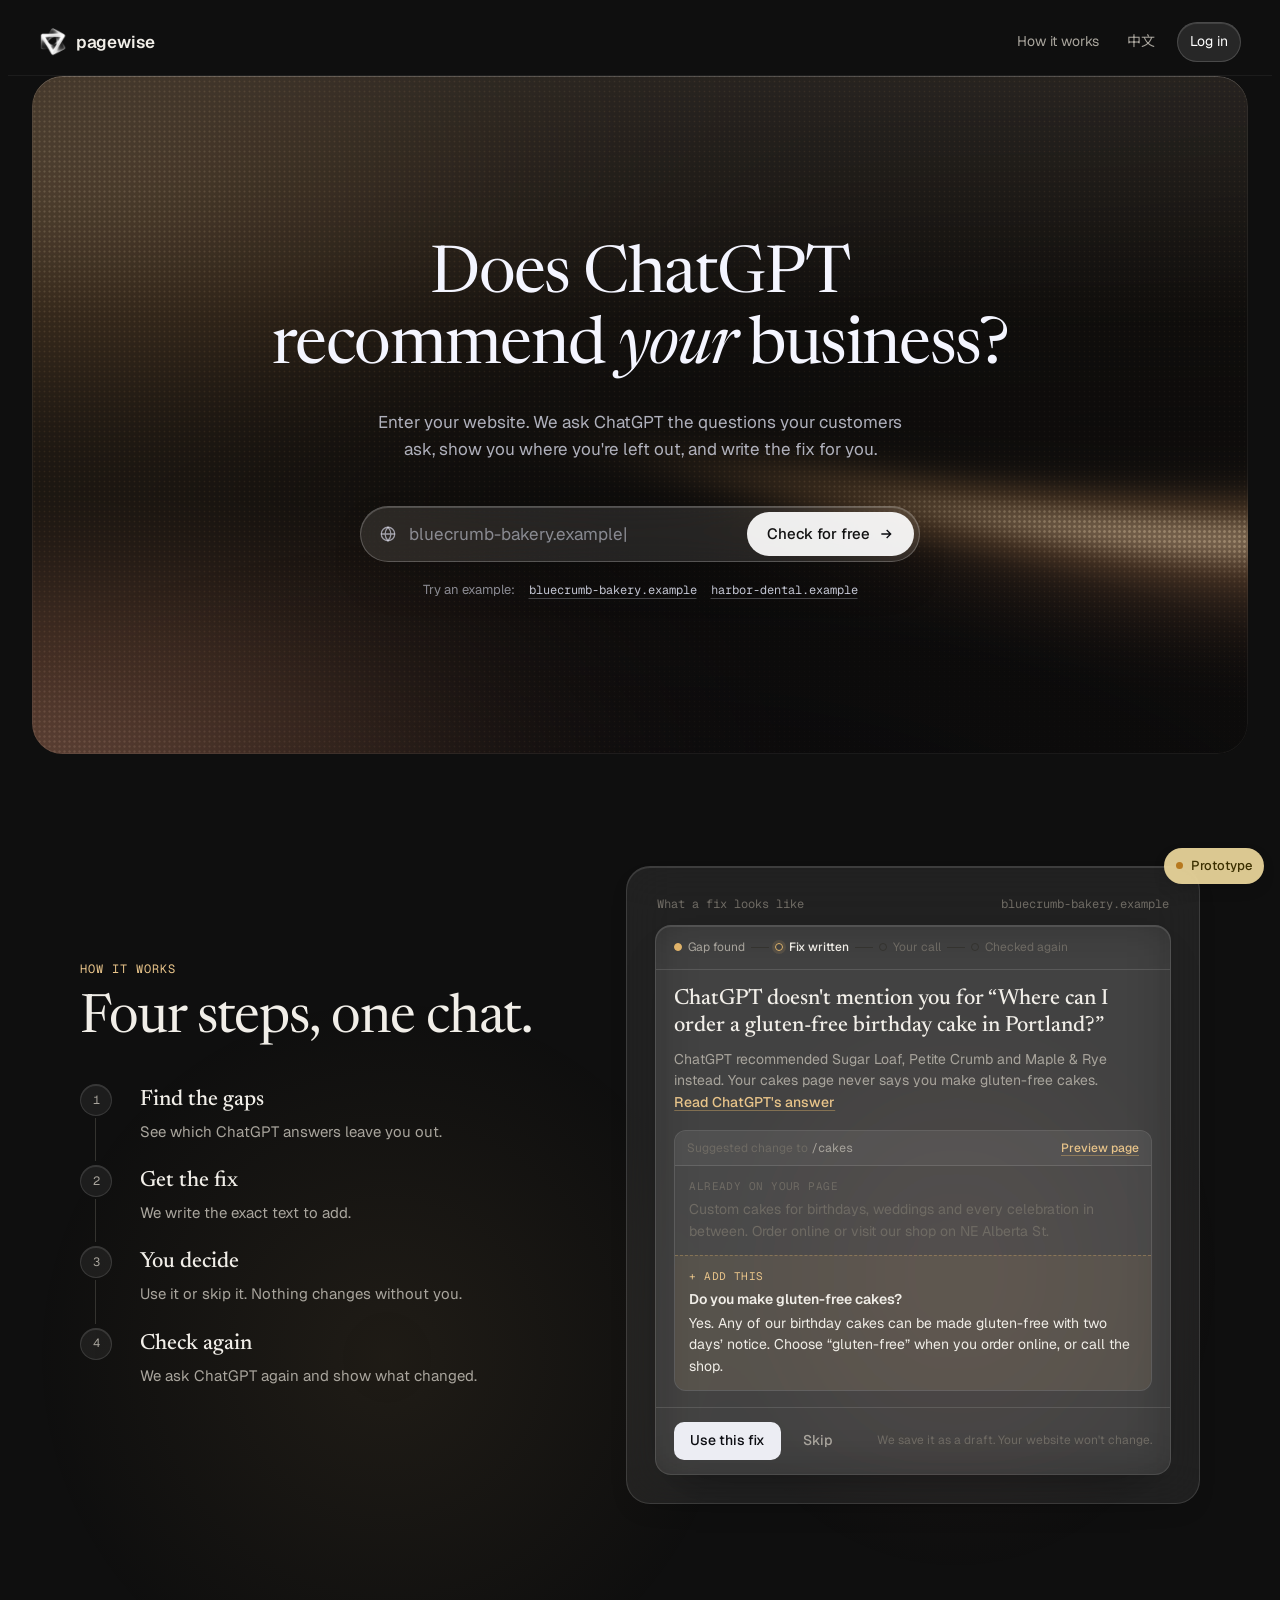
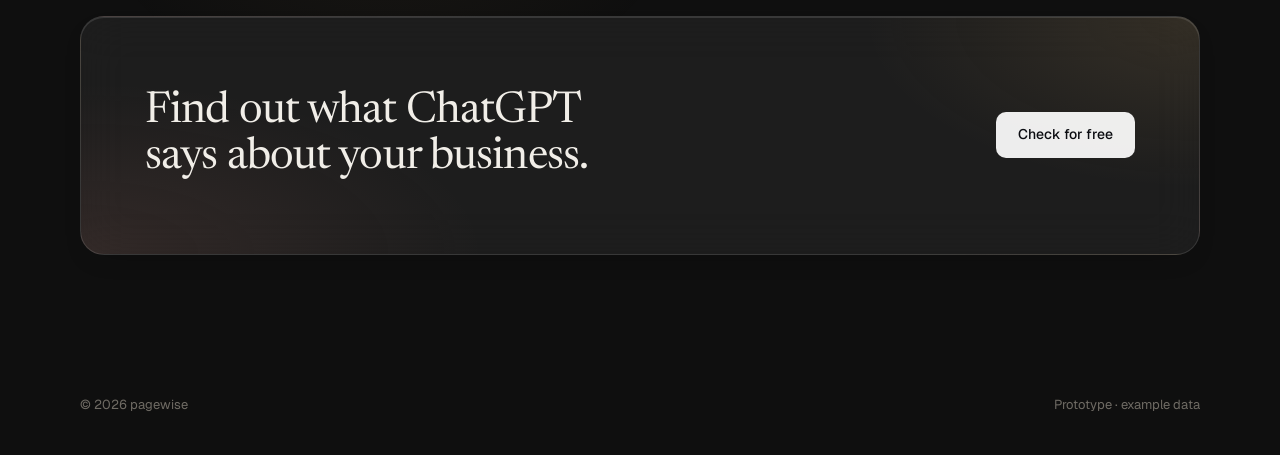
==== commit a92cfa14: "Keep B3 only; add change-site flow in the project menu Co-Authored-By: Claude Opus 5 <noreply@anthro" ====
--- a/index.html
+++ b/index.html
@@ -684,6 +684,9 @@
 .pm-i .mono{margin-left:auto;color:var(--accent)}
 .pm-i .soon,.pm-r .soon{margin-left:auto}
 .pm-r{display:flex;align-items:center;gap:8px;width:100%;padding:8px 9px;border-radius:8px;font-size:13px;color:var(--ink-2);text-align:left}
+.pm-edit{padding:8px 9px;display:flex;flex-direction:column;gap:8px}
+.pm-edit .row{display:flex;gap:8px}
+.pm-edit small{font-size:11px;color:var(--ink-3);line-height:1.4}
 .pm-sep{height:1px;background:var(--glass-line);margin:5px 4px}
 /* chat switcher dropdown (B3) */
 .cv-sel{position:relative;display:flex;align-items:center;gap:8px;width:100%}
@@ -1210,14 +1213,8 @@
     <button type="button" data-jump="c09c"><span>C09</span><b data-i18n="proto.c09c"></b></button>
     <button type="button" data-jump="c09d"><span>C09</span><b data-i18n="proto.c09d"></b></button>
     <hr>
-    <p data-i18n="plan.h"></p>
-    <button type="button" data-act="plan" data-plan="A"><span>A</span><b data-i18n="plan.A"></b></button>
-    <button type="button" data-act="plan" data-plan="B"><span>B</span><b data-i18n="plan.B"></b></button>
-    <button type="button" data-act="plan" data-plan="C"><span>C</span><b data-i18n="plan.C"></b></button>
-    <hr>
     <button type="button" data-act="lang"><span>Aa</span><b data-i18n="lang.name"></b></button>
   </div>
-  <div class="plan-switch" role="group" aria-label="Layout plan"><button type="button" data-act="plan" data-plan="A" title="A">A</button><button type="button" data-act="plan" data-plan="B" title="B">B</button><button type="button" data-act="plan" data-plan="B2" title="B2">B2</button><button type="button" data-act="plan" data-plan="B3" title="B3">B3</button><button type="button" data-act="plan" data-plan="B4" title="B4">B4</button><button type="button" data-act="plan" data-plan="C" title="C">C</button></div>
   <button class="proto-btn" type="button" id="proto-btn" aria-expanded="false"><i></i><span data-i18n="proto.btn"></span></button>
 </div>
 
@@ -1229,7 +1226,7 @@
 var T = {
 en:{
  "w.tl.n":"Check #{n}","w.tl.latest":"latest", "q.flashWhy":"Why does ChatGPT recommend Quizlet here?","r.flashWhy":"When people ask how to turn a textbook into flashcards with AI, ChatGPT cites how-to pages from Quizlet and Knowt that spell out the steps. Your flashcards page only says “snap a photo”, not how it works. The FAQ above fills that gap.","q.priceTier":"Should I spell out free vs. paid?","r.priceTier":"Yes. “Is it free?” is the first thing students and parents ask. The text above already says what's free; what Premium adds can follow in the same paragraph. Want me to rewrite it to cover both?","q.faqTone":"Could this answer put teachers off?","r.faqTone":"Unlikely. It stresses explaining every step so students learn to solve it themselves, not handing over answers, which is what teachers and parents care about. To be safer, you could add: “Try it yourself first, then use Answer.AI to check.”","q.faqComp":"How do competitors answer this question?","r.faqComp":"Khanmigo presents itself as a tutor that guides you rather than giving answers, and Socratic stresses explanations. That framing is part of why ChatGPT cites them. It's a site-wide competitor question, so it's better in its own chat.","site.comp.t":"How competitors handle “cheating”","site.comp.a":"From your checks: when people ask whether AI homework help is cheating, ChatGPT leans on tools that describe themselves as tutors, like Khanmigo (“guides you instead of giving answers”) and Socratic (step-by-step explanations).\n\nFor Answer.AI, the FAQ answer is a good first step. Later, a dedicated page on how to use AI to learn, not to copy, would give ChatGPT more to cite.", "w.cm.more":"More","w.cm.rename":"Rename","w.cm.delete":"Delete","w.cm.cancel":"Cancel","w.cm.confirm":"Delete this chat? This can't be undone.","w.toast.deleted":"Chat deleted","w.toast.renamed":"Renamed","w.o.overview":"Your first check is done. I asked ChatGPT 10 questions your customers ask: 6 answers mention {b}, and 2 cite your site. 3 pages could do better, and each one has its own chat:","w.o.page":"This chat is just about your {p} ({url}). Everything about this page, now and in later checks, stays here.","w.o.pageNew":"Your {p} ({url}) came up in a check for the first time, so it gets its own chat. Everything about this page will stay here.","w.o.lead":"I've written something you could add. You decide whether to use it:","w.o.from":"Picking up the question you asked in the {p} chat:","site.new.a":"This is a site-wide chat, for anything that isn't about one page, like why competitors get recommended or how your site describes itself. Where would you like to start?", "f.problem":"ChatGPT recommended Sugar Loaf, Petite Crumb and Maple & Rye instead. Your cakes page never says you make gluten-free cakes.", "p.flash":"Flashcards page","p.pricing":"Pricing page","p.faq":"FAQ","p.home":"Homepage","s.flash1.t":"Add a FAQ","s.flash1.why":"ChatGPT doesn't mention you for “How to make flashcards from a textbook with AI”","s.pricing1.t":"Say what's free","s.pricing1.why":"You're missing from “Free AI homework help app”","s.faq1.t":"Answer “Is it cheating?”","s.faq1.why":"You're missing from “Is using AI for homework cheating?”","s.pricing2.t":"Compare with Chegg and Photomath","s.pricing2.why":"When people compare you with Chegg, ChatGPT doesn't cite your pricing page","s.home2.t":"Spell out photo math help","s.home2.why":"You're missing from “App that solves math problems from a photo”","w.nav.convs":"Chats","w.nav.new":"New chat","cst.todo":"To review","cst.open":"Change ready","cst.adopted":"Draft saved · paste it","cst.live":"On your site","cst.cited":"Now cited ✓","cst.declined":"Skipped","cst.new":"New","cst.site":"Whole site","cst.talk":"Discussing","w.chk.div":"Check #{n} · {d}","d25full":"Sep 25 · 09:00","w.ov.pages":"Page chats","w.tasks.progress2":"{d} of {n} handled","w.ov.nsugg":"{n} suggestions","w.ov.sum2":"Check #2: flashcards page now cited · 1 new suggestion on the pricing page · new page: homepage","w.topic.hist":"Changes on this page","w.c.first":"Your first check is done. I found things to improve on 3 pages. Each page has its own chat, so everything about that page stays in one place:","w.c.welcomeBack2":"Welcome back. {d} of {n} suggestions are handled; the rest are waiting in their page chats.","w.c.second":"Check #2 is done ({d}). Here's what changed:","w.c.l.flash.cited":"Flashcards page: ChatGPT now cites it ✓","w.c.l.flash.not":"Flashcards page: not cited yet. Put the change on your site first.","w.c.l.pricing":"Pricing page: 1 new suggestion, added to its chat","w.c.l.home":"Homepage: a new page, so it gets a new chat","w.c.l.faq":"FAQ: you skipped this before, so I won't bring it up again","w.c.flashResult":"Good news: for “How to make flashcards from a textbook with AI”, ChatGPT now mentions you and cites this page.","w.c.flashNot":"Not cited yet. Once the change is on your site, the next check will show whether it helped.","w.c.pendingOld":"The change from last time is still waiting for your decision (above).","w.c.newFound":"This check found one more thing on this page:","w.c.homeNew":"This page came up for the first time in this check, so it has a new chat.","w.c.scopeSite":"Whole site","w.c.free2":"Got it. Free conversation isn't wired up in this prototype yet, but in the product I'd answer here, in this chat's context.","q.same":"Anything else to change on this page?","q.why":"Why does ChatGPT keep recommending Photomath?","q.other":"Can you look at my homepage too?","q.more":"Besides copy, what else can improve how AI sees my site?","r.same1":"This check found just this one thing on this page. If a later check finds something new here, it will show up in this same chat.","r.same2":"This check found one more thing here; it's above. Anything new later will keep showing up in this chat.","r.why":"In short: ChatGPT cites the products that explain photo math most clearly and get talked about most, and Photomath has more of that content. It's a site-wide question, so it's better in its own chat.","r.whyBtn":"Continue in a new chat","r.other":"Homepage questions go in the homepage chat, so this page's history stays tidy.","r.otherGo":"Go to the homepage chat","r.otherNew":"Start a homepage chat","r.homeTalk":"This check didn't find a clear issue on your homepage. Want me to review how clearly it explains what Answer.AI does? I won't draft anything until you ask.","site.why.t":"Why ChatGPT picks Photomath","site.more.t":"Other ways to improve","site.new.t":"New chat","site.disc.t":"About your site","site.why.a":"From the answers in your checks: when people ask about solving math from a photo, ChatGPT names Photomath and Gauth and cites their feature pages plus a few “best math apps” lists. Answer.AI does the same thing, but your site never says it in plain words, and you rarely appear in those lists.\n\nTwo things would help most: say it clearly on your homepage, and get into the lists ChatGPT already cites.","w.toast.check2":"Check #2 complete","w.toast.nochange":"Checked again · nothing new since last time","proto.c09":"C09 · Check #2 (overview)","proto.c09b":"C09 · Pricing page: added suggestion","proto.c09c":"C09 · New page: homepage","proto.c09d":"C09 · Flashcards page: result", "w.c.more.q":"Besides copy, what else can improve how AI sees my site?","w.c.more.a":"Besides changing copy, a few other things help AI mention you more:\n\n1. New content: add the pages you're missing, like an “Answer.AI vs Photomath” comparison or an AP exam prep guide. (Coming soon)\n2. Technical setup: let AI crawlers such as GPTBot read your site, and mark up your FAQ with structured data so AI understands it.\n3. Mentions elsewhere: ChatGPT often cites Reddit, YouTube and “best study apps” lists. Getting featured there helps. (Coming soon)\n4. Consistent brand: keep your name and description the same on the App Store, Chrome Web Store and social profiles.\n\nFor now I can write copy changes for you directly. For the others I'll explain what to do, and more of it will be automated soon.", "dg.toWs":"Create your workspace to see results", "und.whatv":"AI tutor and homework help for students: step-by-step answers, flashcards, AP prep and college counseling.","t1.title":"Flashcards page · add a FAQ","t1.why":"ChatGPT doesn't mention you for “How to make flashcards from a textbook with AI”","t1.page":"Flashcards page","t2.title":"Homepage · spell out photo math help","t2.why":"You're missing from “App that solves math problems from a photo”","t2.page":"Homepage","t3.title":"FAQ · answer “Is it cheating?”","t3.why":"You're missing from “Is using AI for homework cheating?”","t3.page":"FAQ","w.c.suggest":"Your flashcards page could use a short FAQ on turning a textbook into cards.","w.c.opt1":"Flashcards page: add a FAQ on turning a textbook into cards.","w.c.opt2":"Homepage: say plainly that you solve math problems from a photo.","w.c.opt3":"FAQ: answer “Is using AI for homework cheating?”","w.c.result":"Checked. For “How to make flashcards from a textbook with AI”, ChatGPT now mentions you and cites your flashcards page. Overall: mentioned 7/10 (was 6), your site cited 3/10 (was 2).","w.c.next":"Next: you're missing from “App that solves math problems from a photo”.","w.c.ccH":"Flashcards page · add a FAQ","w.topic.name":"Flashcards page · add a FAQ","w.topic.page":"Flashcards page","w.res.faq":"Flashcards page FAQ","w.res.orig":"Flashcards page original","w.rv.srcNote":"Saved from the flashcards page. All hand edits and saved content are kept; using a change creates a new save record and never overwrites the source.","w.sample":"Example data · not a real check", "plan.h":"Layout plan","plan.A":"A · A sub-page per fix","plan.B":"B · Dashboard stays","plan.B2":"B2 · Two columns","plan.B3":"B3 · Dashboard (issue rows) + chat","plan.B4":"B4 · Dashboard + issue list + chat","w.b4.queue":"All issues","w.i.intro":"Check #{n} found this on your {p} ({url}). Everything about this one fix stays in this chat.","w.b3.all":"Site overview · summary","w.pg.prev":"Previous","w.pg.next":"Next",
- "w.pm.projects":"Project","w.pm.add":"Add another site","w.pm.settings":"Project settings","w.pm.members":"Invite a teammate","w.pm.signout":"Sign out",
+ "w.pm.projects":"Project","w.pm.add":"Add another site","w.pm.change":"Change the site","w.pm.changeSub":"Wrong site? Check a different one","w.pm.check":"Check it","w.pm.changeNote":"We will run the 3-step check again on this site.","w.pm.settings":"Project settings","w.pm.members":"Invite a teammate","w.pm.signout":"Sign out",
  "tour.3b.t":"Tasks and chats line up","tour.3b.d":"Each thing we found is one row on the left and one chat on the right. Click a row, the chat on the right switches to it.",
  "w.dash.rank":"Where you rank on Google for the same questions, tracked over time.","w.dash.audit":"A page-by-page health check of your whole site.","w.dash.briefs":"Outlines for pages you do not have yet.",
  "w.dash.soonH":"Not in this version","w.dash.soonP":"We are starting with AI visibility. This one comes next.","w.b2.left":"They are listed on the left, with what each one needs.","w.b2.startBtn":"Start with the {x}","w.b2.pages":"Your pages","w.b2.nochat":"Questions about the whole site open a chat here.","plan.C":"C · Preview your page","w.b.working":"Working on it in chat","w.b.evidence":"ChatGPT's answer and the current text","w.b.full":"Open full comparison","w.c3.back":"← Back to overview","w.c3.here":"Suggested: add it here","w.c3.draft":"Draft · not on your site yet","w.c3.live":"On your site","w.c3.note":"A preview of your page, rebuilt from its public content. The highlighted block shows where the new text goes.", "tst.todo":"To review","tst.open":"Change ready","tst.adopted":"Draft saved · paste it","tst.live":"On your site","tst.checked":"Checked · cited +1","tst.declined":"Skipped","w.open":"Open","w.tasks.h":"{n} things to improve","w.tasks.progress":"{d} of 3 done","w.c.found2":"Your first check is done. I found 3 things to improve. Open them one at a time; each comes with the exact text to add.","w.c.welcomeBack":"Welcome back. {d} of 3 fixes are done; the rest are still here.","w.c.declined2":"Okay, this page stays as it is. I won't bring this one up again.","w.c.addLead2":"Your site isn't connected, so paste it into your {p} yourself:","w.c.s1b":"Copy the text","w.c.s2b":"Paste it into your {p}","w.c.liveMore":"Done. AI answers usually take a few days to reflect a change, so checking right now rarely shows anything. Finish the other fixes first, and let me check for you in a few days:","w.c.liveAll":"All fixes are handled. AI answers usually take a few days to reflect changes. Let me check for you in a few days:","w.c.auto3d":"Check every 3 days","w.c.checkAnyway":"Check now anyway","w.c.nextTask":"Next: {n}. {x}","w.rv.keepAdd2":"Keep the original, add this","tour.open":"Product tour","tour.skip":"Skip","tour.next":"Next","tour.done":"Got it","tour.1.t":"Your project","tour.1.d":"Your website lives here. You have one project for now; you'll be able to add more later.","tour.2.t":"Your dashboard","tour.2.d":"Records how often ChatGPT mentions and cites your site, every time you check.","tour.3.t":"Your assistant","tour.3.d":"This is where we work on getting you mentioned more. After each check, suggestions show up here as tasks you can go through one by one.","proto.tour":"Product tour", "d18full":"Sep 18 · 14:20","w.ctl.manual2":"Runs only when you ask · check #{n} · last {d}","w.ov.fixes":"Fixes in progress","w.ov.nofixes":"No fixes yet. When the assistant suggests one and you open it, it shows up here.","w.nav.topics":"Fixes","w.nav.notopics":"No fixes yet","w.c.title":"Your optimization assistant","w.c.intro":"This is where we work on getting your site mentioned more by AI. After each check I'll tell you what could be improved. You decide what to do, and you can tell me once you've made a change.","w.c.found":"This check found {n} things to improve. Let's start with the one most worth doing:","w.c.seeAll":"See all {n}","w.c.oneAtATime":"I'll bring them up one at a time. Once you've dealt with one, the next appears. You can also ask about any of them now.", "w.toast.checked":"Check complete", "d18":"Sep 18","d19":"Sep 19","d21":"Sep 21","d25":"Sep 25","w.ctl.h":"Checks","w.ctl.manual":"Run when you ask · last check {d}","w.ctl.now":"Check now","w.ctl.running":"Checking · {n}/10","w.auto.label":"Auto-check","w.auto.off":"Off","w.auto.next":"Next check {d} · turn off anytime","w.freq.daily":"Daily","w.freq.3d":"Every 3 days","w.freq.weekly":"Weekly","w.ov.lastAt":"Last check {d}","w.ov.vs":"+{n} vs Sep 16","w.ov.latest.checked":"Checked again · your site cited +1","w.ov.latest.same":"Checked again · no change yet","w.st.live":"On your site · not checked yet","w.st.checked":"Checked · cited +1","w.c.addH":"Put it on your site","w.c.addLead":"Your site isn't connected, so paste it yourself:","w.c.s1":"Copy the FAQ","w.c.copy":"Copy","w.c.copied":"Copied","w.c.s2":"Paste it into your meetings page","w.c.open":"Open page ↗","w.c.s3":"Tell me when it's live","w.c.live":"It's on my site","w.c.liveU":"It's on my site.","w.c.liveA":"Nice. Want to see if it worked? Checks only run when you ask. ChatGPT can take a few days to pick up changes.","w.c.checkNow":"Check now","w.c.autoOffer":"Or I can check automatically and tell you what changed:","w.c.autoOn":"Auto-check is on: {f}. I'll check, compare and suggest the next fix. Turn it off anytime on the dashboard.","w.c.checking":"Asking ChatGPT the same 10 questions · {n}/10","w.c.resultNote":"One check is a snapshot; answers vary between runs.","w.c.nochange":"Checked again with the same 10 questions. Nothing changed since Sep 16.","w.c.nextBtn":"See the change","w.c.nextProto":"(Prototype) The next change opens here, the same way: see it, then use it or skip it.","w.rv.publishH2":"Put it on your website","w.rv.publishP2":"Copy the text and paste it into your page yourself. Publishing straight to your CMS is coming later.","w.toast.open":"Prototype: this opens your page in a new tab","w.toast.autoOn":"Auto-check on · {f}","w.toast.autoOff":"Auto-check off","proto.c08b":"C08 · It's on my site",
@@ -1300,7 +1297,7 @@
 },
 zh:{
  "w.tl.n":"第 {n} 次检查","w.tl.latest":"最新", "q.flashWhy":"为什么 ChatGPT 推荐的是 Quizlet？","r.flashWhy":"问到怎么用 AI 把课本做成闪卡时，ChatGPT 引用的是 Quizlet 和 Knowt 的教程页，它们把步骤写得很清楚。你的闪卡页只说了「拍照就能生成」，没有写具体怎么做。上面这段 FAQ 就是补上这一块。","q.priceTier":"免费和付费的区别要写进去吗？","r.priceTier":"建议写。学生和家长最先问的就是「到底免不免费」。上面那段已经说清楚免费能用什么；付费多了什么可以接在同一段后面。要的话我把它改写成一版两部分都有的。","q.faqTone":"这段回答会不会让老师反感？","r.faqTone":"不太会。这段强调的是讲清每一步、帮学生自己学会，而不是直接给答案，这正是老师和家长关心的。想更稳妥的话，可以再加一句「建议先自己做，再用 Answer.AI 检查」。","q.faqComp":"别的竞品是怎么回答这个问题的？","r.faqComp":"Khanmigo 把自己定位成「引导你思考、不直接给答案」的家教，Socratic 也强调讲解过程，这是 ChatGPT 愿意引用它们的原因之一。这属于整站层面的竞品问题，放在单独的对话里聊更合适。","site.comp.t":"竞品怎么谈「作弊」","site.comp.a":"从检查结果看：有人问「用 AI 写作业算不算作弊」时，ChatGPT 更愿意引用把自己定位成家教的工具，比如 Khanmigo（引导思考、不直接给答案）和 Socratic（分步讲解）。\n\n对 Answer.AI 来说，常见问题里补的这段是第一步；之后可以考虑单独做一页「怎么用 AI 学习而不是抄答案」，给 ChatGPT 更多可以引用的内容。", "w.cm.more":"更多","w.cm.rename":"重命名","w.cm.delete":"删除","w.cm.cancel":"取消","w.cm.confirm":"删除这段对话？删除后无法恢复。","w.toast.deleted":"已删除对话","w.toast.renamed":"已重命名","w.o.overview":"第一次检查完成。我用客户常问的 10 个问题问了 ChatGPT：6 个回答提到了 {b}，2 个引用了你的网站。有 3 个页面可以做得更好，每个页面单独一段对话：","w.o.page":"这段对话专门聊你的{p}（{url}）。这个页面现在和以后的检查结果、改动，都会留在这里。","w.o.pageNew":"你的{p}（{url}）第一次出现在检查结果里，所以我给它单独开了这段对话。这个页面以后的内容都会留在这里。","w.o.lead":"我写好了一段可以加上去的内容，你决定用不用：","w.o.from":"接着你在{p}对话里问的这个问题：","site.new.a":"这是一段整站对话，适合聊不属于某个页面的问题，比如竞品为什么被推荐、网站整体怎么介绍自己。想从哪儿开始？", "f.problem":"ChatGPT 推荐的是 Sugar Loaf、Petite Crumb 和 Maple & Rye。你的蛋糕页从没提到可以做无麸质蛋糕。", "p.flash":"闪卡页","p.pricing":"定价页","p.faq":"常见问题","p.home":"首页","s.flash1.t":"补充 FAQ","s.flash1.why":"问到「How to make flashcards from a textbook with AI」时，ChatGPT 没有提到你","s.pricing1.t":"写清楚哪些免费","s.pricing1.why":"问到「Free AI homework help app」时，没有提到你","s.faq1.t":"回答「算不算作弊」","s.faq1.why":"问到「Is using AI for homework cheating?」时，没有提到你","s.pricing2.t":"和 Chegg、Photomath 做对比","s.pricing2.why":"大家拿你和 Chegg 比较时，ChatGPT 没有引用你的定价页","s.home2.t":"写清楚拍照解数学题","s.home2.why":"问到「App that solves math problems from a photo」时，没有提到你","w.nav.convs":"对话","w.nav.new":"新对话","cst.todo":"待查看","cst.open":"改动已备好","cst.adopted":"草稿已保存 · 待粘贴","cst.live":"已放到网站","cst.cited":"已被引用 ✓","cst.declined":"先不改","cst.new":"有新消息","cst.site":"整站","cst.talk":"讨论中","w.chk.div":"第 {n} 次检查 · {d}","d25full":"9 月 25 日 · 09:00","w.ov.pages":"页面对话","w.tasks.progress2":"已处理 {d}/{n}","w.ov.nsugg":"{n} 条建议","w.ov.sum2":"第 2 次检查：闪卡页已被引用 · 定价页 1 条新建议 · 新增页面：首页","w.topic.hist":"这个页面的改动记录","w.c.first":"第一次检查完成，我在 3 个页面上找到可以优化的地方。每个页面有自己的对话，关于这个页面的内容都留在一处：","w.c.welcomeBack2":"欢迎回来。{n} 条建议已处理 {d} 条，其余的在各自的页面对话里等你。","w.c.second":"第 2 次检查完成（{d}），变化如下：","w.c.l.flash.cited":"闪卡页：ChatGPT 现在会引用它 ✓","w.c.l.flash.not":"闪卡页：还没被引用，先把改动放到网站上。","w.c.l.pricing":"定价页：1 条新建议，已放进定价页的对话","w.c.l.home":"首页：新发现的页面，新开了一段对话","w.c.l.faq":"常见问题：你之前选了先不改，这次不再提","w.c.flashResult":"好消息：问到「How to make flashcards from a textbook with AI」时，ChatGPT 现在会提到你，并引用这个页面。","w.c.flashNot":"还没有被引用。改动放到网站上之后，下次检查就能看出有没有效果。","w.c.pendingOld":"上次的改动还在等你决定（在上面）。","w.c.newFound":"这次检查在这个页面又发现一处可以改：","w.c.homeNew":"这个页面在这次检查中第一次出现，所以新开了一段对话。","w.c.scopeSite":"整站","w.c.free2":"收到。原型里还没接入自由对话；正式产品里，我会在这段对话的上下文里回答你。","q.same":"这个页面还有别的地方要改吗？","q.why":"为什么 ChatGPT 老推荐 Photomath？","q.other":"首页也帮我看看","q.more":"除了文案，还有什么能起到优化效果？","r.same1":"这次检查在这个页面只发现了这一处。以后检查如果再发现这个页面的问题，会继续出现在这段对话里。","r.same2":"这次检查在这里又发现了一处，就在上面。以后有新的也会继续出现在这段对话里。","r.why":"简单说：ChatGPT 会引用对「拍照解题」解释得最清楚、被讨论最多的产品，Photomath 在这方面的内容更多。这是整站层面的问题，放在单独的对话里聊更合适。","r.whyBtn":"在新对话里展开聊","r.other":"首页的事放在首页的对话里，这样这个页面的记录不会乱。","r.otherGo":"去首页的对话","r.otherNew":"新建首页对话","r.homeTalk":"这次检查没有在首页发现明显的问题。要不要我先看看首页有没有把 Answer.AI 是做什么的讲清楚？你开口之前我不会写稿。","site.why.t":"为什么推荐 Photomath","site.more.t":"其他优化方向","site.new.t":"新对话","site.disc.t":"聊聊你的网站","site.why.a":"从这几次检查的回答来看：有人问拍照解数学题时，ChatGPT 会提到 Photomath 和 Gauth，引用它们的功能页和几篇「最佳数学 App」榜单。Answer.AI 也能做到，但你的网站从没直白地说过，也很少出现在这些榜单里。\n\n最有用的两件事：在首页讲清楚这个功能；争取进入 ChatGPT 已经在引用的榜单。","w.toast.check2":"第 2 次检查完成","w.toast.nochange":"又查了一次 · 和上次相比没有新变化","proto.c09":"C09 · 第 2 次检查（概览）","proto.c09b":"C09 · 定价页追加建议","proto.c09c":"C09 · 新页面：首页","proto.c09d":"C09 · 闪卡页收到结果", "w.c.more.q":"除了文案，还有什么能起到优化效果？","w.c.more.a":"除了改文案，这几类做法也能让 AI 更常提到你：\n\n1. 新增内容：补上缺少的页面，比如「Answer.AI vs Photomath」对比页、AP 备考指南。（即将上线）\n2. 技术设置：允许 GPTBot 等 AI 爬虫抓取你的网站，给 FAQ 加上结构化数据，让 AI 更容易读懂。\n3. 站外提及：ChatGPT 常引用 Reddit、YouTube 和「最佳学习 App」榜单，争取出现在这些地方。（即将上线）\n4. 品牌一致：App Store、Chrome 商店和社交账号上的名称、介绍保持一致。\n\n目前我可以直接帮你写好文案改动；其他几类我会告诉你具体怎么做，自动化功能会陆续上线。", "dg.toWs":"创建工作区，查看结果", "und.whatv":"面向学生的 AI 家教和作业辅导：分步讲解、AI 闪卡、AP 备考和升学顾问。","t1.title":"闪卡页 · 补充 FAQ","t1.why":"问到「How to make flashcards from a textbook with AI」时，ChatGPT 没有提到你","t1.page":"闪卡功能页","t2.title":"首页 · 写清楚拍照解数学题","t2.why":"问到「App that solves math problems from a photo」时，没有提到你","t2.page":"首页","t3.title":"FAQ · 回答「算不算作弊」","t3.why":"问到「Is using AI for homework cheating?」时，没有提到你","t3.page":"常见问题","w.c.suggest":"闪卡功能页可以补一段「怎么把课本变成闪卡」的 FAQ。","w.c.opt1":"闪卡页：补一段「怎么把课本变成闪卡」的 FAQ。","w.c.opt2":"首页：写清楚可以拍照解数学题。","w.c.opt3":"FAQ：回答「用 AI 写作业算不算作弊」。","w.c.result":"检查完了。问到「How to make flashcards from a textbook with AI」时，ChatGPT 现在会提到你，并引用你的闪卡页。整体：品牌被提及 7/10（原来 6），本站被引用 3/10（原来 2）。","w.c.next":"下一条：问到「App that solves math problems from a photo」时，没有提到你。","w.c.ccH":"闪卡页 · 补充 FAQ","w.topic.name":"闪卡页 · 补充 FAQ","w.topic.page":"闪卡功能页","w.res.faq":"闪卡页 FAQ","w.res.orig":"闪卡页原文","w.rv.srcNote":"原文从闪卡功能页留存；所有人工修改和已保存内容保留。采用时生成新保存记录，不覆盖来源。","w.sample":"示例数据 · 非真实检测", "plan.h":"布局方案","plan.A":"A · 每条优化一个子页面","plan.B":"B · 看板不动","plan.B2":"B2 · 两栏","plan.B3":"B3 · 看板（问题列表）+ 对话","plan.B4":"B4 · 看板 + 问题列表 + 对话","w.b4.queue":"所有问题","w.i.intro":"第 {n} 次检查在{p}（{url}）发现的。这一条改动的所有事情都留在这段对话里。","w.b3.all":"网站概览 · 总结","w.pg.prev":"上一页","w.pg.next":"下一页",
- "w.pm.projects":"项目","w.pm.add":"添加另一个网站","w.pm.settings":"项目设置","w.pm.members":"邀请同事","w.pm.signout":"退出登录",
+ "w.pm.projects":"项目","w.pm.add":"添加另一个网站","w.pm.change":"换一个网站","w.pm.changeSub":"写错了？换个网址重新检查","w.pm.check":"开始检查","w.pm.changeNote":"会对这个网址重新走一遍三步检查。","w.pm.settings":"项目设置","w.pm.members":"邀请同事","w.pm.signout":"退出登录",
  "tour.3b.t":"任务和对话是一一对应的","tour.3b.d":"我们发现的每一条，在左边是一行，在右边是一段对话。点左边任意一行，右边就切到它。",
  "w.dash.rank":"同样这些问题，你在 Google 上的排名变化。","w.dash.audit":"整站逐页的体检。","w.dash.briefs":"你还没有的页面，先给一份提纲。",
  "w.dash.soonH":"这一版还没有","w.dash.soonP":"我们先做 AI 曝光这一块，这个排在后面。","w.b2.left":"它们列在左边，每一条要改什么都写着。","w.b2.startBtn":"从{x}开始","w.b2.pages":"你的页面","w.b2.nochat":"问整站的问题时，会在这里开一个对话。","plan.C":"C · 显示你的网页","w.b.working":"正在对话中处理","w.b.evidence":"查看 ChatGPT 原回答和页面原文","w.b.full":"查看完整对比","w.c3.back":"← 回到概览","w.c3.here":"建议加在这里","w.c3.draft":"草稿 · 还没放到网站","w.c3.live":"已放到网站","w.c3.note":"根据你网页的公开内容还原的预览，高亮的位置就是新内容要放的地方。", "tst.todo":"待查看","tst.open":"改动已备好","tst.adopted":"草稿已保存 · 待粘贴","tst.live":"已放到网站","tst.checked":"已检查 · 引用 +1","tst.declined":"先不改","w.open":"查看","w.tasks.h":"{n} 处可以优化","w.tasks.progress":"已完成 {d}/3","w.c.found2":"第一次检查完成，我找到 3 处可以优化的地方。可以一条一条打开看，每条都附带要加的具体文字。","w.c.welcomeBack":"欢迎回来。3 处优化已完成 {d} 处，剩下的都还在这里。","w.c.declined2":"好的，这个页面保持不动，这条我不会再提。","w.c.addLead2":"网站还没有连接，需要你自己粘贴到{p}：","w.c.s1b":"复制这段文字","w.c.s2b":"粘贴到{p}","w.c.liveMore":"好了。AI 的回答一般要几天才会体现改动，现在立刻检查多半看不出变化。建议先把其他几条也处理完，过几天让我帮你检查：","w.c.liveAll":"所有优化都处理完了。AI 的回答一般要几天才会体现改动，过几天让我帮你检查：","w.c.auto3d":"每 3 天检查一次","w.c.checkAnyway":"还是现在检查","w.c.nextTask":"下一条：{n}. {x}","w.rv.keepAdd2":"保留原文，补充这段","tour.open":"产品导览","tour.skip":"跳过","tour.next":"下一步","tour.done":"知道了","tour.1.t":"你的项目","tour.1.d":"你的网站在这里。目前是一个项目，之后可以添加更多。","tour.2.t":"看板","tour.2.d":"记录每次检查时，ChatGPT 提到你、引用你网站的情况。","tour.3.t":"优化助手","tour.3.d":"我们在这里讨论怎样让你被 AI 提到更多。每次检查后，建议会以任务的形式出现在这里，你可以一条一条处理。","proto.tour":"产品导览", "d18full":"9 月 18 日 · 14:20","w.ctl.manual2":"你发起时才检查 · 第 {n} 次检查 · 上次 {d}","w.ov.fixes":"进行中的优化","w.ov.nofixes":"还没有优化项。右侧助手给出建议、你点开之后，会出现在这里。","w.nav.topics":"优化项","w.nav.notopics":"还没有优化项","w.c.title":"你的优化助手","w.c.intro":"我们在这里一起看看，怎样让你的网站在 AI 大模型里获得更多曝光。每次检查完，我都会在这里告诉你有哪些可以优化的地方，由你决定是否执行；改完之后也可以告诉我。","w.c.found":"这次检查找到 {n} 处可以优化的地方，先看最值得做的一处：","w.c.seeAll":"查看全部 {n} 处","w.c.oneAtATime":"我会一次推一条，你处理完一条再出下一条；也可以现在直接问我其中任何一条。", "w.toast.checked":"检查完成", "d18":"9 月 18 日","d19":"9 月 19 日","d21":"9 月 21 日","d25":"9 月 25 日","w.ctl.h":"检查","w.ctl.manual":"你发起时才检查 · 上次 {d}","w.ctl.now":"立即检查","w.ctl.running":"检查中 · {n}/10","w.auto.label":"自动检查","w.auto.off":"关闭","w.auto.next":"下次检查 {d} · 随时可关闭","w.freq.daily":"每天","w.freq.3d":"每 3 天","w.freq.weekly":"每周","w.ov.lastAt":"上次检查 {d}","w.ov.vs":"较 9 月 16 日 +{n}","w.ov.latest.checked":"已再次检查 · 本站被引用 +1","w.ov.latest.same":"已再次检查 · 暂无变化","w.st.live":"已放到网站 · 还没检查","w.st.checked":"已检查 · 引用 +1","w.c.addH":"放到你的网站上","w.c.addLead":"网站还没有连接，需要你自己粘贴：","w.c.s1":"复制这段 FAQ","w.c.copy":"复制","w.c.copied":"已复制","w.c.s2":"粘贴到会议页面","w.c.open":"打开页面 ↗","w.c.s3":"放上去后告诉我","w.c.live":"已经放到网站上了","w.c.liveU":"已经放到网站上了。","w.c.liveA":"好的。想看看有没有效果吗？检查只在你发起时才运行。ChatGPT 可能需要几天才会注意到改动。","w.c.checkNow":"立即检查","w.c.autoOffer":"也可以让我自动定期检查，有变化时告诉你：","w.c.autoOn":"已开启自动检查：{f}。我会检查、对比，并给出下一条建议。随时可以在看板上关闭。","w.c.checking":"正在用同样的 10 个问题询问 ChatGPT · {n}/10","w.c.resultNote":"一次检查只是快照，每次的回答会有波动。","w.c.nochange":"用同样的 10 个问题又查了一次，和 9 月 16 日相比没有变化。","w.c.nextBtn":"看看改动","w.c.nextProto":"（原型）下一条改动会以同样方式出现在这里：先看，再决定采用或跳过。","w.rv.publishH2":"放到你的网站上","w.rv.publishP2":"复制这段文字，自己粘贴到页面里。直接发布到 CMS 之后再做。","w.toast.open":"原型：这里会在新标签页打开你的页面","w.toast.autoOn":"已开启自动检查 · {f}","w.toast.autoOff":"已关闭自动检查","proto.c08b":"C08 · 已放到网站",
@@ -1853,6 +1850,9 @@
   h += '<div class="proj-wrap"><button class="site-switch" id="tour-project" type="button" data-act="ws-proj" aria-expanded="'+(!!W.projOpen)+'"><span class="site-fav">A</span><span><b>'+esc(S.undBrand)+'</b><small>'+esc(S.domain)+'</small></span><span class="mono" style="color:var(--ink-3);margin-left:6px">▾</span></button>'+
     (W.projOpen?'<div class="proj-menu" role="menu"><div class="pm-g">'+t("w.pm.projects")+'</div>'+
       '<button role="menuitem" class="pm-i on" data-act="ws-proj-pick"><span class="site-fav">A</span><span><b>'+esc(S.undBrand)+'</b><small>'+esc(S.domain)+'</small></span><span class="mono">✓</span></button>'+
+      (W.projEdit
+        ? '<div class="pm-edit"><label for="proj-url" class="sr">'+t("w.pm.change")+'</label><input id="proj-url" class="ci-input" value="'+esc(S.domain)+'" placeholder="yoursite.com" maxlength="60"><div class="row"><button class="btn btn-primary" style="height:28px" data-act="ws-proj-go">'+t("w.pm.check")+'</button><button class="btn btn-quiet" style="height:28px" data-act="ws-proj-cancel">'+t("w.cm.cancel")+'</button></div><small>'+t("w.pm.changeNote")+'</small></div>'
+        : '<button role="menuitem" class="pm-i" data-act="ws-proj-edit"><span class="site-fav" style="opacity:.5">↻</span><span><b>'+t("w.pm.change")+'</b><small>'+t("w.pm.changeSub")+'</small></span></button>')+
       '<button role="menuitem" class="pm-i" data-act="ws-soon"><span class="site-fav" style="opacity:.5">+</span><span><b>'+t("w.pm.add")+'</b></span><span class="soon">'+t("w.soon")+'</span></button>'+
       '<div class="pm-sep"></div><button role="menuitem" class="pm-r" data-act="ws-soon">'+t("w.pm.settings")+'<span class="soon">'+t("w.soon")+'</span></button>'+
       '<button role="menuitem" class="pm-r" data-act="ws-soon">'+t("w.pm.members")+'<span class="soon">'+t("w.soon")+'</span></button>'+
@@ -1985,7 +1985,7 @@
   return h;
 }
 
-var PLAN = "A"; try{ var sp = localStorage.getItem("opc-plan"); if(sp==="A"||sp==="B"||sp==="B2"||sp==="B3"||sp==="B4"||sp==="C") PLAN = sp; }catch(e){}
+var PLAN = "B3";
 function insBlock(sid){
   var G = SUGG[sid], g = S.ws.sugg[sid], cls, tag;
   if(g.st==="declined") return '';
@@ -2330,7 +2330,12 @@
     case "ws-issue": openIssue(el.getAttribute("data-s")); break;
     case "ws-ipage": S.ws.issPage = Math.max(0, parseInt(el.getAttribute("data-p"),10)||0); renderWS(); break;
     case "ws-dash": S.ws.dash = el.getAttribute("data-d") || null; renderWS(); $("ws-main").scrollTop = 0; break;
-    case "ws-proj": S.ws.projOpen = !S.ws.projOpen; renderWS(); break;
+    case "ws-proj": S.ws.projOpen = !S.ws.projOpen; S.ws.projEdit = false; renderWS(); break;
+    case "ws-proj-edit": S.ws.projEdit = true; renderWS(); var pu = $("proj-url"); if(pu){ pu.focus(); pu.select(); } break;
+    case "ws-proj-cancel": S.ws.projEdit = false; renderWS(); break;
+    case "ws-proj-go": var pv = $("proj-url") ? $("proj-url").value.trim() : "";
+      if(!pv){ var pu2 = $("proj-url"); if(pu2) pu2.focus(); break; }
+      S.ws.projOpen = false; S.ws.projEdit = false; startCheck(pv.replace(/^https?:\/\//,"").replace(/\/$/,"")); break;
     case "ws-proj-pick": S.ws.projOpen = false; renderWS(); break;
     case "ws-cvmenu": S.ws.cvOpen = !S.ws.cvOpen; renderWS(); break;
     case "ws-cmenu": var cm = el.getAttribute("data-c"); S.ws.menu = S.ws.menu===cm ? null : cm; renderWS(); break;
@@ -2404,6 +2409,10 @@
   if(e.target && e.target.id==="ws-rename"){ if(e.key==="Enter"){ e.preventDefault(); saveRename(e.target, true); } else if(e.key==="Escape"){ e.preventDefault(); saveRename(e.target, false); } }
 });
 document.addEventListener("focusout", function(e){ if(e.target && e.target.id==="ws-rename") saveRename(e.target, true); });
+document.addEventListener("keydown", function(e){
+  if(e.key==="Enter" && e.target && e.target.id==="proj-url"){ e.preventDefault(); act("ws-proj-go", e.target); }
+  if(e.key==="Escape" && S.ws && S.ws.projOpen){ S.ws.projOpen = false; S.ws.projEdit = false; renderWS(); }
+});
 document.addEventListener("click", function(e){
   if(S.ws && S.ws.menu && !e.target.closest(".ci-menu") && !e.target.closest(".ci-more")){ S.ws.menu = null; renderWS(); }
   if(S.ws && S.ws.cvOpen && !e.target.closest(".cv-menu") && !e.target.closest(".cv-btn")){ S.ws.cvOpen = false; renderWS(); }
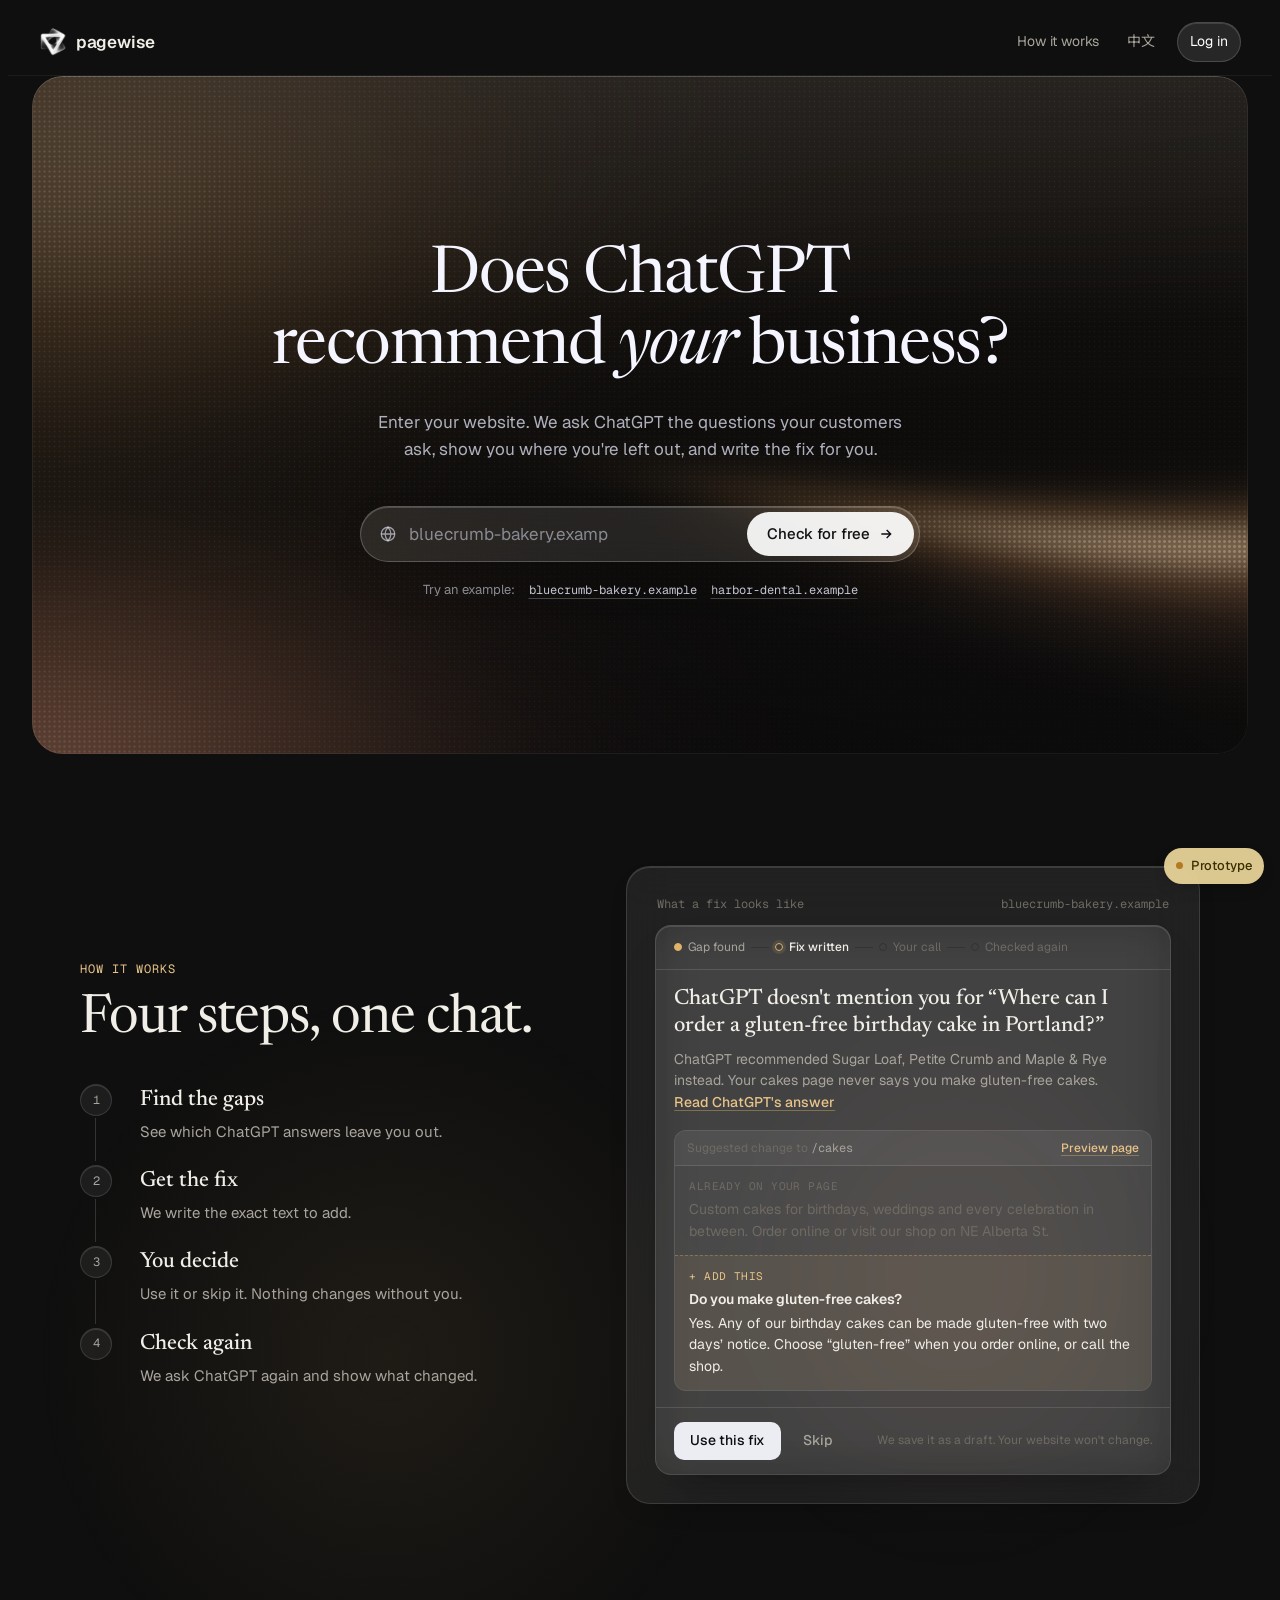
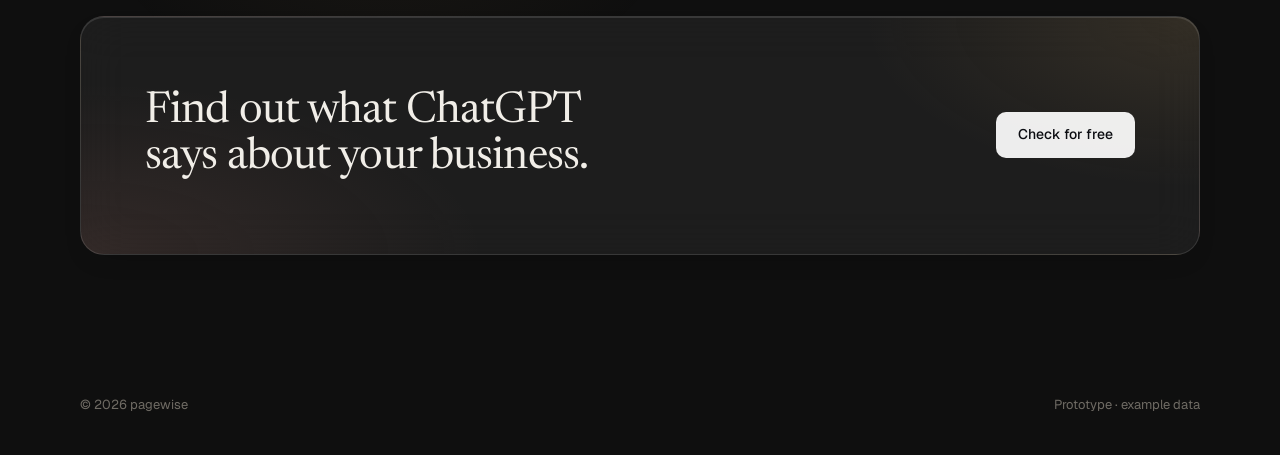
==== commit d79ff205: "Skip the tour when changing sites; last tour step covers the whole issues block Co-Authored-By: Clau" ====
--- a/index.html
+++ b/index.html
@@ -1624,7 +1624,7 @@
   if(view==="app"){ render(); } else if(view==="ws"){ renderWS(); diagLoop(); } else if(view==="diag"){ window.scrollTo(0,0); diagLoop(); } else { window.scrollTo(0,0); var L = $("landing"); L.classList.remove("play"); void L.offsetWidth; L.classList.add("play"); heroIntro(); }
   heroLoop();
 }
-function resetApp(){ var lang = S.lang, user = S.user; runId++; S = fresh(); S.lang = lang; S.user = user; cache = {}; $("thread-inner").innerHTML = ""; closeDrawer(); }
+function resetApp(){ var lang = S.lang, user = S.user, seen = S.seenTour; runId++; S = fresh(); S.lang = lang; S.user = user; S.seenTour = seen; cache = {}; $("thread-inner").innerHTML = ""; closeDrawer(); }
 
 /* ------------------------------------------------------------------ free check (linear) */
 var LOCK = '<svg viewBox="0 0 24 24" fill="none" stroke="currentColor" stroke-width="1.8" aria-hidden="true"><rect x="5" y="11" width="14" height="9" rx="2"/><path d="M8 11V8a4 4 0 0 1 8 0v3"/></svg>';
@@ -1801,6 +1801,7 @@
 function issueRows(){
   var W = S.ws, h = '';
   var all = Object.keys(W.sugg), done = doneCount();
+  h += '<div id="ws-issues">';
   var nTodo = all.filter(function(s){ var st = suggStatus(s); return st==="todo"||st==="open"; }).length;
   var nLive = all.filter(function(s){ var st = suggStatus(s); return st==="live"||st==="cited"; }).length;
   h += '<div class="ws-sec"><h3>'+t("w.b4.queue")+'</h3></div>';
@@ -1817,7 +1818,9 @@
       var st = suggStatus(sid), done = st==="live"||st==="cited"||st==="declined", on = W.conv===("i:"+sid);
       h += '<div class="ws-trow'+(on?' cur':'')+'"><span class="tn'+(done?' done':'')+'">'+(st==="live"||st==="cited"?I.check:'')+'</span><div class="t"><b>'+t(SUGG[sid].t)+'</b><small>'+t(PAGES[SUGG[sid].page].name)+' · '+t("w.tl.n",{n:SUGG[sid].check})+'</small></div><span class="pill">'+t("cst."+st)+'</span><button class="btn btn-line" data-act="ws-issue" data-s="'+sid+'">'+t("w.open")+'</button></div>'; }); });
   h += '</div>';
+  h += '';
   if(pages>1) h += '<div class="pager"><button class="pg" data-act="ws-ipage" data-p="'+(pi-1)+'"'+(pi===0?' disabled':'')+' aria-label="'+t("w.pg.prev")+'">‹</button><span class="mono">'+(pi+1)+' / '+pages+'</span><button class="pg" data-act="ws-ipage" data-p="'+(pi+1)+'"'+(pi>=pages-1?' disabled':'')+' aria-label="'+t("w.pg.next")+'">›</button></div>';
+  h += '</div>';
   var sites = W.convs.filter(function(id){ return W.meta[id].kind==="site"; });
   if(sites.length){ h += '<div class="ws-sec"><h3>'+t("w.nav.convs")+'</h3></div><div class="ws-tasklist">';
     sites.forEach(function(id){ var m = W.meta[id];
@@ -2111,7 +2114,7 @@
 
 /* ---------- tour */
 function TOURSTEPS(){
-  if(PLAN==="B3") return [[["#tour-project"],"tour.1"],[["#ws-main"],"tour.2"],[[".ws-tasklist","#ws-chat"],"tour.3b"]];
+  if(PLAN==="B3") return [[["#tour-project"],"tour.1"],[["#ws-main"],"tour.2"],[["#ws-issues","#ws-chat"],"tour.3b"]];
   if(PLAN==="B4") return [[["#tour-project"],"tour.1"],[["#ws-main"],"tour.2"],[["#ws-side","#ws-chat"],"tour.3b"]];
   return [[["#tour-project"],"tour.1"],[[PLAN==="B2"?"#ws-board":"#ws-main .ws-in"],"tour.2"],[["#ws-chat"],"tour.3"]];
 }
@@ -2171,7 +2174,9 @@
   W.page = (m && m.kind==="page") || PLAN==="A" ? "topic" : "overview"; renderWS(); $("ws-main").scrollTop = 0; }
 async function enterWS(mode){
   runId++; var id = runId;
-  S.ws = wsFresh(); S.ws.firstVisit = true; S.ws.tour = 0;
+  var again = !!S.seenTour;
+  S.ws = wsFresh(); S.ws.firstVisit = !again; S.ws.tour = again ? -1 : 0;
+  S.seenTour = true;
   if(mode==="measuring"){ S.ws.measuring = true; S.ws.asked = 0; } else applyCheck1();
   show("ws"); renderWS();
   if(mode!=="measuring") return;
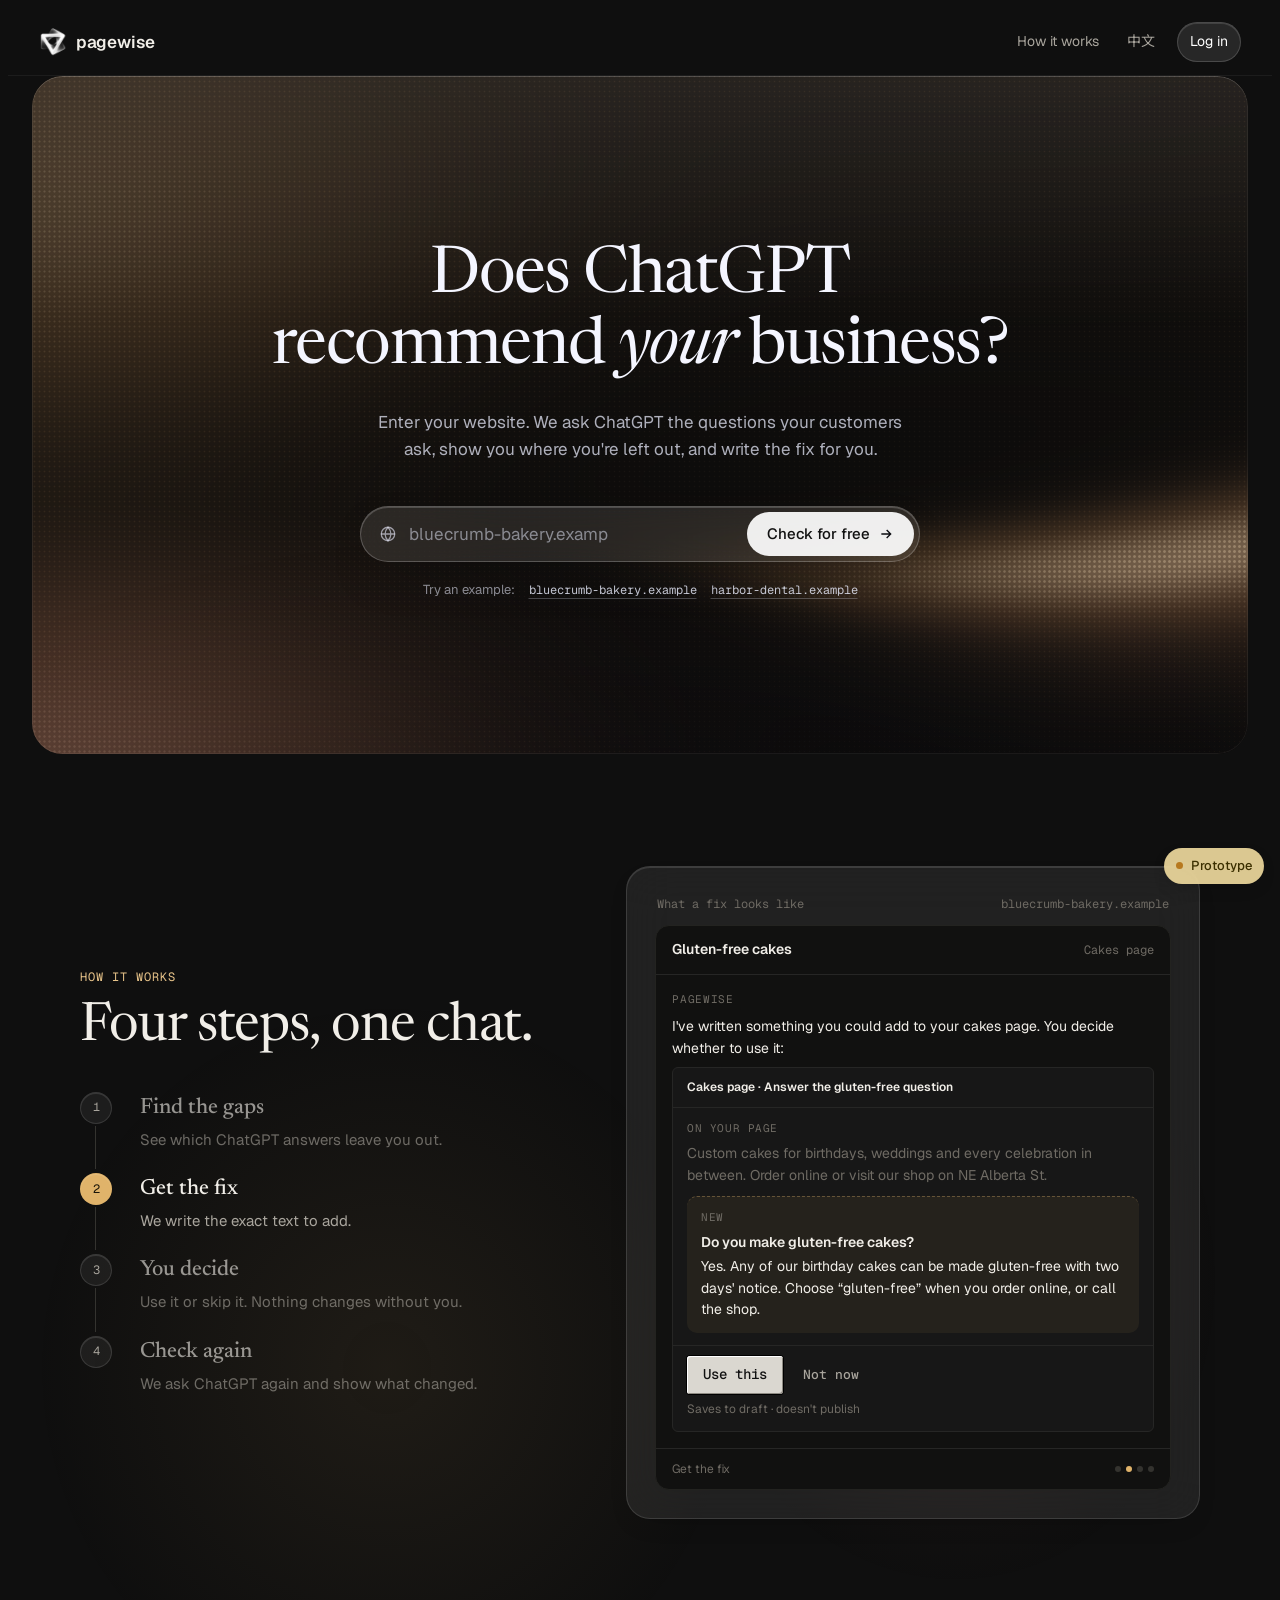
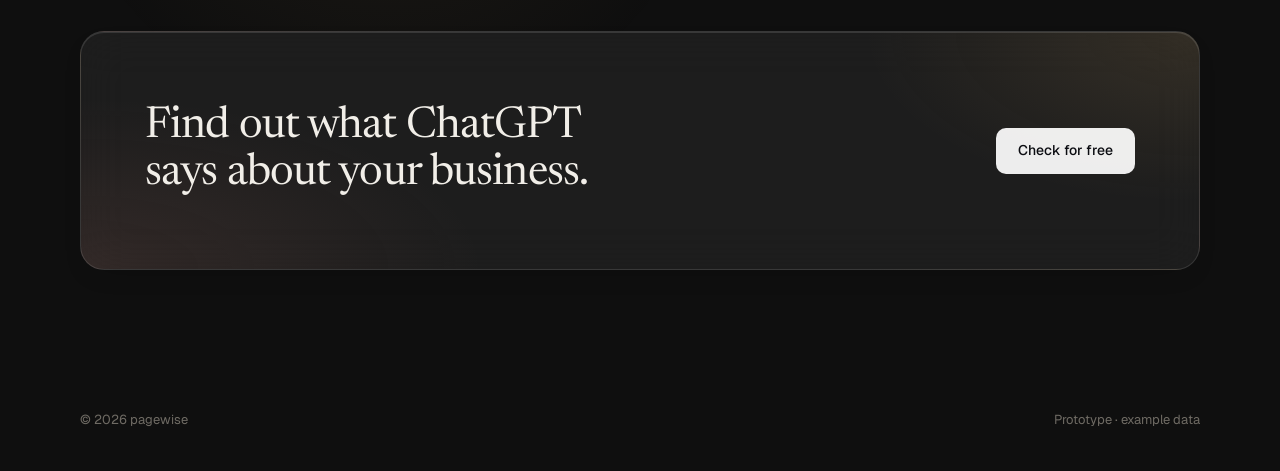
==== commit e20826f6: "Rebuild the landing how-it-works demo with the in-app components, 4 clickable steps Co-Authored-By: " ====
--- a/index.html
+++ b/index.html
@@ -667,6 +667,26 @@
 .ws-chat-f .row{display:flex;justify-content:flex-end}
 
 .ws-in > .link{align-self:flex-start}
+.app-skin{background:#111110;border:1px solid #232320;border-radius:14px;overflow:hidden;color:var(--ink);display:flex;flex-direction:column}
+.app-skin .cc,.app-skin .ws-box{border-radius:6px;background:var(--glass-strong);-webkit-backdrop-filter:none;backdrop-filter:none;box-shadow:none}
+.app-skin .btn-primary{border-radius:3px;background:#DAD7D0;color:#111;font-family:var(--mono);font-weight:500;box-shadow:inset 1px 1px 0 #FFFFFF,inset -1px -1px 0 #8C8981,0 1px 0 #000,0 0 0 1px #000}
+.app-skin .btn-line{border-radius:3px;background:transparent;border-color:#34332F;font-family:var(--mono)}
+.app-skin .btn-quiet{font-family:var(--mono);font-size:13px}
+.app-skin .pill{border-radius:3px;background:#1D1D1C}
+.dm-h{display:flex;align-items:baseline;gap:8px;padding:13px 16px;border-bottom:1px solid var(--glass-line)}
+.dm-h b{font-size:14px;font-weight:600}
+.dm-h small{font-size:12px;color:var(--ink-3);margin-left:auto;font-family:var(--mono)}
+.dm-b{padding:16px;display:flex;flex-direction:column;gap:13px;min-height:330px}
+.dm-b .cb-a p{margin:0;line-height:1.55}
+.dm-f{margin-top:auto;padding:11px 16px;border-top:1px solid var(--glass-line);display:flex;gap:8px;align-items:center}
+.dm-f span{font-size:12px;color:var(--ink-3)}
+.dm-dots{display:flex;gap:5px;margin-left:auto}
+.dm-dots i{width:6px;height:6px;border-radius:50%;background:var(--line-2)}
+.dm-dots i.on{background:var(--accent)}
+.steps-list li{cursor:pointer}
+.steps-list li.on h3{color:var(--ink)}
+.steps-list li.on .step-n{background:var(--accent);color:#1A1509;border-color:transparent}
+.steps-list li:not(.on) h3,.steps-list li:not(.on) p{opacity:.6}
 .pager{display:flex;align-items:center;justify-content:center;gap:12px;padding:10px 0 2px;font-size:12px;color:var(--ink-3)}
 .pager .pg{width:28px;height:28px;border-radius:8px;border:1px solid var(--glass-line);color:var(--ink-2);font-size:15px;line-height:1}
 .pager .pg:hover:not([disabled]){color:var(--ink);border-color:color-mix(in srgb,var(--accent) 45%,transparent)}
@@ -802,7 +822,7 @@
 }
 
 /* ================= INNER PAGES · warm noir ================= */
-#diag,#ws,body.inner .auth,body.inner .toast,body.inner .proto-menu,body.inner .scrim,body.inner .drawer{
+#diag,#ws,.app-skin,body.inner .auth,body.inner .toast,body.inner .proto-menu,body.inner .scrim,body.inner .drawer{
   --bg:#0F0F0F; --surface:#161616; --surface-2:#1D1D1C; --sunken:#131313;
   --ink:#F1EEE8; --ink-2:#A9A59D; --ink-3:#6F6B64; --line:#262625; --line-2:#34332F;
   --primary:#DAD7D0; --primary-hover:#E8E6E1; --on-primary:#111111;
@@ -1094,15 +1114,15 @@
         <div class="kicker" data-i18n="loop.kicker"></div>
         <h2 class="h2" data-i18n="loop.h2"></h2>
         <ol class="steps-list">
-          <li><span class="step-n">1</span><h3 data-i18n="loop.1t"></h3><p data-i18n="loop.1d"></p></li>
-          <li><span class="step-n">2</span><h3 data-i18n="loop.2t"></h3><p data-i18n="loop.2d"></p></li>
-          <li><span class="step-n">3</span><h3 data-i18n="loop.3t"></h3><p data-i18n="loop.3d"></p></li>
-          <li><span class="step-n">4</span><h3 data-i18n="loop.4t"></h3><p data-i18n="loop.4d"></p></li>
+          <li data-act="demo" data-n="1"><span class="step-n">1</span><h3 data-i18n="loop.1t"></h3><p data-i18n="loop.1d"></p></li>
+          <li data-act="demo" data-n="2"><span class="step-n">2</span><h3 data-i18n="loop.2t"></h3><p data-i18n="loop.2d"></p></li>
+          <li data-act="demo" data-n="3"><span class="step-n">3</span><h3 data-i18n="loop.3t"></h3><p data-i18n="loop.3d"></p></li>
+          <li data-act="demo" data-n="4"><span class="step-n">4</span><h3 data-i18n="loop.4t"></h3><p data-i18n="loop.4d"></p></li>
         </ol>
       </div>
       <div class="preview">
         <div class="preview-label"><span data-i18n="preview.label"></span><span>bluecrumb-bakery.example</span></div>
-        <div id="preview-card"></div>
+        <div id="preview-card" class="app-skin"></div>
       </div>
     </div>
   </section>
@@ -1255,7 +1275,20 @@
  "loop.3t":"You decide","loop.3d":"Use it or skip it. Nothing changes without you.",
  "loop.4t":"Check again","loop.4d":"We ask ChatGPT again and show what changed.",
  "loop.back":"Then we move on to the next gap.",
- "preview.label":"What a fix looks like","final.h2":"Find out what ChatGPT says about your business.","footer.note":"Prototype · example data",
+ "preview.label":"What a fix looks like",
+ "dm.t":"Gluten-free cakes","dm.url":"bluecrumb-bakery.example","dm.page":"Cakes page","dm.fix":"Answer the gluten-free question",
+ "dm.cur":"ON YOUR PAGE","dm.curText":"Custom cakes for birthdays, weddings and every celebration in between. Order online or visit our shop on NE Alberta St.",
+ "dm.add":"NEW","dm.addQ":"Do you make gluten-free cakes?","dm.addA":"Yes. Any of our birthday cakes can be made gluten-free with two days' notice. Choose “gluten-free” when you order online, or call the shop.",
+ "dm.use":"Use this","dm.skip":"Not now","dm.hint":"Saves to draft · doesn't publish",
+ "dm.s1a":"First check is done. I asked ChatGPT 10 questions your customers ask: 6 answers mention you, and 2 cite your site.",
+ "dm.s1b":"ChatGPT doesn't mention you for “Where can I order a gluten-free birthday cake in Portland?” — it named Sugar Loaf, Petite Crumb and Maple & Rye. Your cakes page never says you make gluten-free cakes.",
+ "dm.s2a":"I've written something you could add to your cakes page. You decide whether to use it:",
+ "dm.s3a":"Saved to draft. Your website hasn't changed.","dm.s3h":"Put it on your site",
+ "dm.s3_1":"Copy the text","dm.s3_2":"Paste it into your cakes page","dm.s3_3":"Tell me when it's live",
+ "dm.copy":"Copy","dm.openpage":"Open page","dm.done":"It's on my site","dm.liveHint":"Live on your site",
+ "dm.s4a":"Check #2 is done. ChatGPT now names you for that question and cites your cakes page:",
+ "dm.before":"Sep 16","dm.beforev":"Not mentioned","dm.after":"Sep 25","dm.afterv":"Mentioned · cited",
+ "dm.s4b":"Two of the ten questions changed. I'll keep watching the rest.","final.h2":"Find out what ChatGPT says about your business.","footer.note":"Prototype · example data",
  "side.new":"New chat","side.chats":"Chats","side.chat1":"First check","side.settings":"Site & questions","side.back":"Back to homepage",
  "st.checking":"Checking your site…","st.proposed":"1 fix waiting for you","st.draft":"Draft saved · not on your site yet","st.verifying":"Looking at your page…","st.scheduled":"Checking again Sep 23","st.rechecking":"Checking again…","st.rechecked":"Checked again · 1 more link","st.dismissed":"Skipped",
  "m.mentioned":"ChatGPT mentions you","m.cited":"ChatGPT links to your site","m.meta":"{date} · 10 customer questions · ChatGPT (US, English)","m.first":"First check","m.since":"since Sep 16","m.details":"See questions","m.sample":"Example data","m.measuring":"Asking ChatGPT · {n}/10",
@@ -1326,7 +1359,20 @@
  "loop.3t":"你来决定","loop.3d":"用或跳过，没有你确认什么都不会变。",
  "loop.4t":"再查一次","loop.4d":"再问一次 ChatGPT，看看有什么变化。",
  "loop.back":"然后继续看下一个缺口。",
- "preview.label":"改法长这样","final.h2":"看看 ChatGPT 怎么介绍你的业务。","footer.note":"原型 · 示例数据",
+ "preview.label":"改法长这样",
+ "dm.t":"无麸质蛋糕","dm.url":"bluecrumb-bakery.example","dm.page":"蛋糕页","dm.fix":"回答无麸质这个问题",
+ "dm.cur":"网站原文","dm.curText":"生日、婚礼和各种场合的定制蛋糕。可以在线下单，也欢迎来 NE Alberta 街的店里看看。",
+ "dm.add":"新增","dm.addQ":"你们做无麸质蛋糕吗？","dm.addA":"做。所有生日蛋糕都可以做成无麸质的，提前两天预订即可。在线下单时选「无麸质」，或者直接打电话到店里。",
+ "dm.use":"采用这段","dm.skip":"先不改","dm.hint":"保存到草稿 · 不发布",
+ "dm.s1a":"第一次检查完成。我用客户常问的 10 个问题问了 ChatGPT：6 个回答提到了你，2 个引用了你的网站。",
+ "dm.s1b":"问到「波特兰哪里能订无麸质生日蛋糕」时，ChatGPT 没有提到你，它说的是 Sugar Loaf、Petite Crumb 和 Maple & Rye。你的蛋糕页上没有一句写着你们做无麸质蛋糕。",
+ "dm.s2a":"我写好了一段可以加到蛋糕页上的内容，你决定用不用：",
+ "dm.s3a":"已经存成草稿，你的网站还没有变。","dm.s3h":"放到你的网站上",
+ "dm.s3_1":"复制这段文字","dm.s3_2":"粘贴到蛋糕页","dm.s3_3":"放好了告诉我",
+ "dm.copy":"复制","dm.openpage":"打开页面","dm.done":"已放到网站","dm.liveHint":"已在你的网站上",
+ "dm.s4a":"第 2 次检查完成。同样这个问题，ChatGPT 现在会提到你，并且引用了你的蛋糕页：",
+ "dm.before":"9 月 16 日","dm.beforev":"没提到","dm.afterv":"提到 · 并引用","dm.after":"9 月 25 日",
+ "dm.s4b":"10 个问题里有 2 个发生了变化，其余的我继续盯着。","final.h2":"看看 ChatGPT 怎么介绍你的业务。","footer.note":"原型 · 示例数据",
  "side.new":"新对话","side.chats":"对话","side.chat1":"首次检查","side.settings":"网站与问题","side.back":"返回首页",
  "st.checking":"正在检查网站…","st.proposed":"有 1 个改法等你决定","st.draft":"草稿已保存 · 还没放到网站上","st.verifying":"正在查看页面…","st.scheduled":"9 月 23 日再检查","st.rechecking":"正在再次检查…","st.rechecked":"已再次检查 · 多了 1 次链接","st.dismissed":"已跳过",
  "m.mentioned":"ChatGPT 提到你","m.cited":"ChatGPT 链接到你的网站","m.meta":"{date} · 10 个客户问题 · ChatGPT（美国，英语）","m.first":"首次检查","m.since":"较 9 月 16 日","m.details":"查看问题","m.sample":"示例数据","m.measuring":"正在问 ChatGPT · {n}/10",
@@ -2333,6 +2379,7 @@
       Wp.sid = ps; Wp.scrollPv = true; if(el.getAttribute("data-from")==="center") Wp.chatTo = ps; else Wp.keepScroll = true;
       if(PLAN!=="B" && Wp.page==="overview" && Wp.conv) Wp.page = "topic"; renderWS(); break;
     case "ws-issue": openIssue(el.getAttribute("data-s")); break;
+    case "demo": S.demo = parseInt(el.getAttribute("data-n"),10)||1; renderPreview(); break;
     case "ws-ipage": S.ws.issPage = Math.max(0, parseInt(el.getAttribute("data-p"),10)||0); renderWS(); break;
     case "ws-dash": S.ws.dash = el.getAttribute("data-d") || null; renderWS(); $("ws-main").scrollTop = 0; break;
     case "ws-proj": S.ws.projOpen = !S.ws.projOpen; S.ws.projEdit = false; renderWS(); break;
@@ -2402,7 +2449,39 @@
   });
   h.textContent = ""; h.appendChild(out);
 }
-function renderPreview(){ if(!$("preview-card")) return; var keep = S.fs; S.fs = "proposed"; $("preview-card").innerHTML = rFinding(true); S.fs = keep; }
+function renderPreview(){
+  var el = $("preview-card"); if(!el) return;
+  var n = S.demo || 2, h = '';
+  h += '<div class="dm-h"><b>'+t("dm.t")+'</b><small>'+t("dm.page")+'</small></div><div class="dm-b">';
+  var card = function(withAdd, withFoot, state){
+    var x = '<div class="cc"><div class="cc-h">'+t("dm.page")+' · '+t("dm.fix")+'</div><div class="cc-b">'+
+      '<div><span class="ws-lab">'+t("dm.cur")+'</span><p class="cc-cur">'+t("dm.curText")+'</p></div>';
+    if(withAdd) x += '<div class="ws-add-block"><span class="ws-lab">'+t("dm.add")+'</span><b>'+t("dm.addQ")+'</b><p>'+t("dm.addA")+'</p></div>';
+    x += '</div>';
+    if(withFoot==="decide") x += '<div class="cc-f"><button class="btn btn-primary" type="button" data-act="demo" data-n="3">'+t("dm.use")+'</button><button class="btn btn-quiet" type="button" data-act="demo" data-n="1">'+t("dm.skip")+'</button><small>'+t("dm.hint")+'</small></div>';
+    if(withFoot==="live") x += '<div class="cc-f"><span class="pill">'+t("cst.live")+'</span><small>'+t("dm.liveHint")+'</small></div>';
+    return x+'</div>';
+  };
+  if(n===1){
+    h += A('<p>'+t("dm.s1a")+'</p>');
+    h += A('<p>'+t("dm.s1b")+'</p>'+card(false, null));
+  } else if(n===2){
+    h += A('<p>'+t("dm.s2a")+'</p>'+card(true, "decide"));
+  } else if(n===3){
+    h += U(t("dm.use")) + A('<p>'+t("dm.s3a")+'</p>'+
+      '<div class="ws-box" style="width:100%"><b style="font-weight:600;display:block;margin-bottom:8px">'+t("dm.s3h")+'</b><ol class="todo">'+
+      '<li><span class="n">1</span><span>'+t("dm.s3_1")+'</span><button class="btn btn-line" style="height:30px" type="button" data-act="demo" data-n="3">'+t("dm.copy")+'</button></li>'+
+      '<li><span class="n">2</span><span>'+t("dm.s3_2")+'</span><button class="btn btn-line" style="height:30px" type="button" data-act="demo" data-n="3">'+t("dm.openpage")+'</button></li>'+
+      '<li><span class="n">3</span><span>'+t("dm.s3_3")+'</span><button class="btn btn-primary" style="height:30px" type="button" data-act="demo" data-n="4">'+t("dm.done")+'</button></li></ol></div>');
+  } else {
+    h += A('<p>'+t("dm.s4a")+'</p>'+
+      '<div class="cmp" style="width:100%"><div><small>'+t("dm.before")+'</small><b>'+t("dm.beforev")+'</b></div><span class="arr">'+I.arrow+'</span><div class="after"><small>'+t("dm.after")+'</small><b>'+t("dm.afterv")+'</b></div></div>');
+    h += A('<p>'+t("dm.s4b")+'</p>');
+  }
+  h += '</div><div class="dm-f"><span>'+t("loop."+n+"t")+'</span><span class="dm-dots">'+[1,2,3,4].map(function(i){ return '<i class="'+(i===n?'on':'')+'"></i>'; }).join("")+'</span></div>';
+  el.innerHTML = h;
+  document.querySelectorAll(".steps-list li").forEach(function(li,i){ li.classList.toggle("on", i+1===n); });
+}
 
 /* ------------------------------------------------------------------ events */
 function saveRename(input, keep){
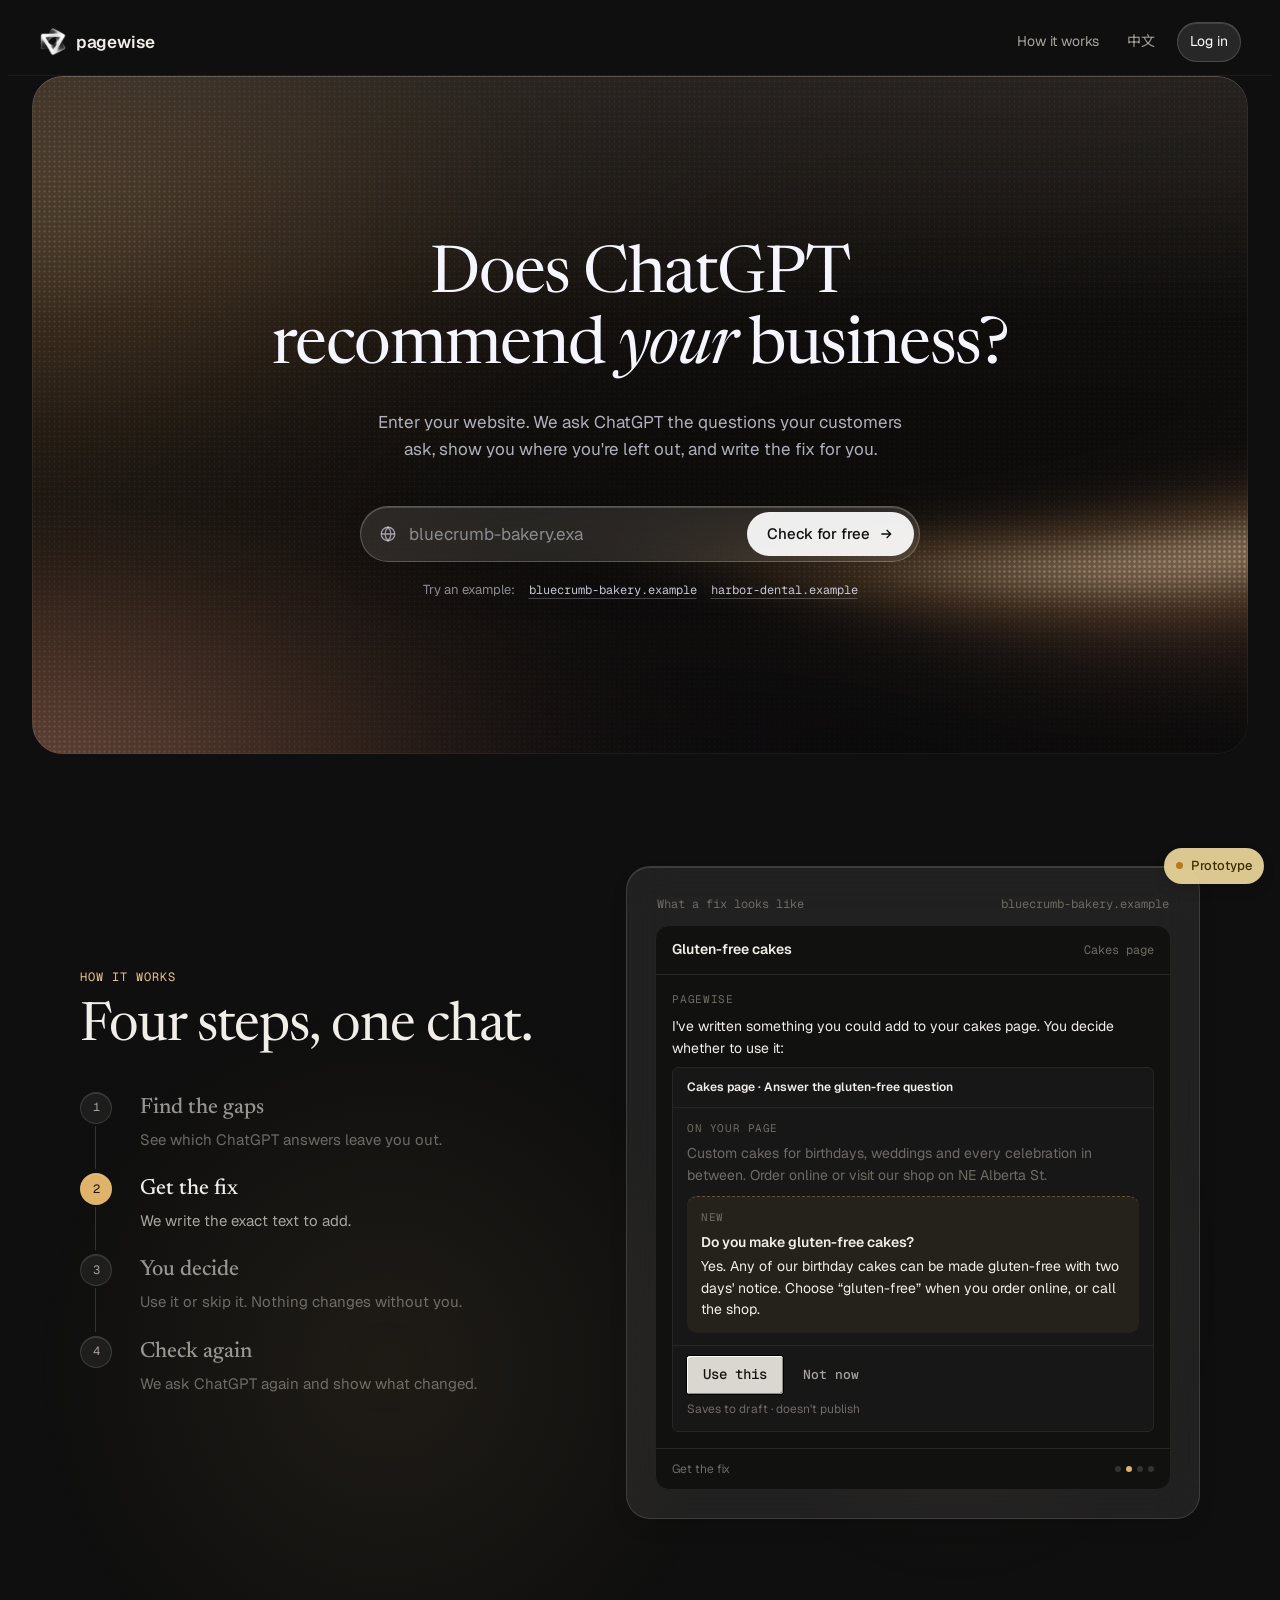
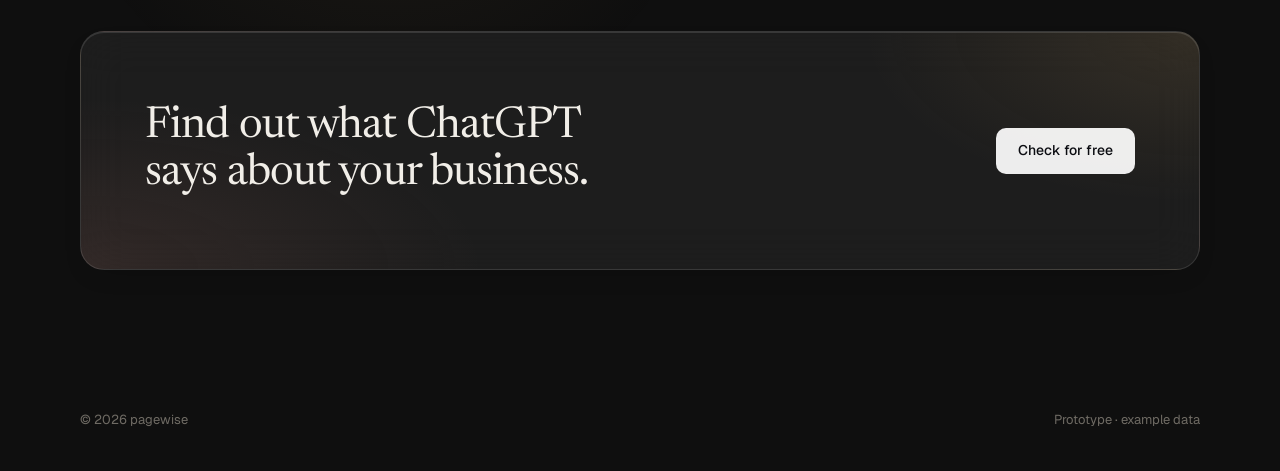
==== commit 2cb2443f: "Fix how-it-works steps firing the example check instead of switching step Co-Authored-By: Claude Opu" ====
--- a/index.html
+++ b/index.html
@@ -1114,10 +1114,10 @@
         <div class="kicker" data-i18n="loop.kicker"></div>
         <h2 class="h2" data-i18n="loop.h2"></h2>
         <ol class="steps-list">
-          <li data-act="demo" data-n="1"><span class="step-n">1</span><h3 data-i18n="loop.1t"></h3><p data-i18n="loop.1d"></p></li>
-          <li data-act="demo" data-n="2"><span class="step-n">2</span><h3 data-i18n="loop.2t"></h3><p data-i18n="loop.2d"></p></li>
-          <li data-act="demo" data-n="3"><span class="step-n">3</span><h3 data-i18n="loop.3t"></h3><p data-i18n="loop.3d"></p></li>
-          <li data-act="demo" data-n="4"><span class="step-n">4</span><h3 data-i18n="loop.4t"></h3><p data-i18n="loop.4d"></p></li>
+          <li data-act="demo-step" data-n="1"><span class="step-n">1</span><h3 data-i18n="loop.1t"></h3><p data-i18n="loop.1d"></p></li>
+          <li data-act="demo-step" data-n="2"><span class="step-n">2</span><h3 data-i18n="loop.2t"></h3><p data-i18n="loop.2d"></p></li>
+          <li data-act="demo-step" data-n="3"><span class="step-n">3</span><h3 data-i18n="loop.3t"></h3><p data-i18n="loop.3d"></p></li>
+          <li data-act="demo-step" data-n="4"><span class="step-n">4</span><h3 data-i18n="loop.4t"></h3><p data-i18n="loop.4d"></p></li>
         </ol>
       </div>
       <div class="preview">
@@ -2379,7 +2379,7 @@
       Wp.sid = ps; Wp.scrollPv = true; if(el.getAttribute("data-from")==="center") Wp.chatTo = ps; else Wp.keepScroll = true;
       if(PLAN!=="B" && Wp.page==="overview" && Wp.conv) Wp.page = "topic"; renderWS(); break;
     case "ws-issue": openIssue(el.getAttribute("data-s")); break;
-    case "demo": S.demo = parseInt(el.getAttribute("data-n"),10)||1; renderPreview(); break;
+    case "demo-step": S.demo = parseInt(el.getAttribute("data-n"),10)||1; renderPreview(); break;
     case "ws-ipage": S.ws.issPage = Math.max(0, parseInt(el.getAttribute("data-p"),10)||0); renderWS(); break;
     case "ws-dash": S.ws.dash = el.getAttribute("data-d") || null; renderWS(); $("ws-main").scrollTop = 0; break;
     case "ws-proj": S.ws.projOpen = !S.ws.projOpen; S.ws.projEdit = false; renderWS(); break;
@@ -2458,7 +2458,7 @@
       '<div><span class="ws-lab">'+t("dm.cur")+'</span><p class="cc-cur">'+t("dm.curText")+'</p></div>';
     if(withAdd) x += '<div class="ws-add-block"><span class="ws-lab">'+t("dm.add")+'</span><b>'+t("dm.addQ")+'</b><p>'+t("dm.addA")+'</p></div>';
     x += '</div>';
-    if(withFoot==="decide") x += '<div class="cc-f"><button class="btn btn-primary" type="button" data-act="demo" data-n="3">'+t("dm.use")+'</button><button class="btn btn-quiet" type="button" data-act="demo" data-n="1">'+t("dm.skip")+'</button><small>'+t("dm.hint")+'</small></div>';
+    if(withFoot==="decide") x += '<div class="cc-f"><button class="btn btn-primary" type="button" data-act="demo-step" data-n="3">'+t("dm.use")+'</button><button class="btn btn-quiet" type="button" data-act="demo-step" data-n="1">'+t("dm.skip")+'</button><small>'+t("dm.hint")+'</small></div>';
     if(withFoot==="live") x += '<div class="cc-f"><span class="pill">'+t("cst.live")+'</span><small>'+t("dm.liveHint")+'</small></div>';
     return x+'</div>';
   };
@@ -2470,9 +2470,9 @@
   } else if(n===3){
     h += U(t("dm.use")) + A('<p>'+t("dm.s3a")+'</p>'+
       '<div class="ws-box" style="width:100%"><b style="font-weight:600;display:block;margin-bottom:8px">'+t("dm.s3h")+'</b><ol class="todo">'+
-      '<li><span class="n">1</span><span>'+t("dm.s3_1")+'</span><button class="btn btn-line" style="height:30px" type="button" data-act="demo" data-n="3">'+t("dm.copy")+'</button></li>'+
-      '<li><span class="n">2</span><span>'+t("dm.s3_2")+'</span><button class="btn btn-line" style="height:30px" type="button" data-act="demo" data-n="3">'+t("dm.openpage")+'</button></li>'+
-      '<li><span class="n">3</span><span>'+t("dm.s3_3")+'</span><button class="btn btn-primary" style="height:30px" type="button" data-act="demo" data-n="4">'+t("dm.done")+'</button></li></ol></div>');
+      '<li><span class="n">1</span><span>'+t("dm.s3_1")+'</span><button class="btn btn-line" style="height:30px" type="button" data-act="demo-step" data-n="3">'+t("dm.copy")+'</button></li>'+
+      '<li><span class="n">2</span><span>'+t("dm.s3_2")+'</span><button class="btn btn-line" style="height:30px" type="button" data-act="demo-step" data-n="3">'+t("dm.openpage")+'</button></li>'+
+      '<li><span class="n">3</span><span>'+t("dm.s3_3")+'</span><button class="btn btn-primary" style="height:30px" type="button" data-act="demo-step" data-n="4">'+t("dm.done")+'</button></li></ol></div>');
   } else {
     h += A('<p>'+t("dm.s4a")+'</p>'+
       '<div class="cmp" style="width:100%"><div><small>'+t("dm.before")+'</small><b>'+t("dm.beforev")+'</b></div><span class="arr">'+I.arrow+'</span><div class="after"><small>'+t("dm.after")+'</small><b>'+t("dm.afterv")+'</b></div></div>');
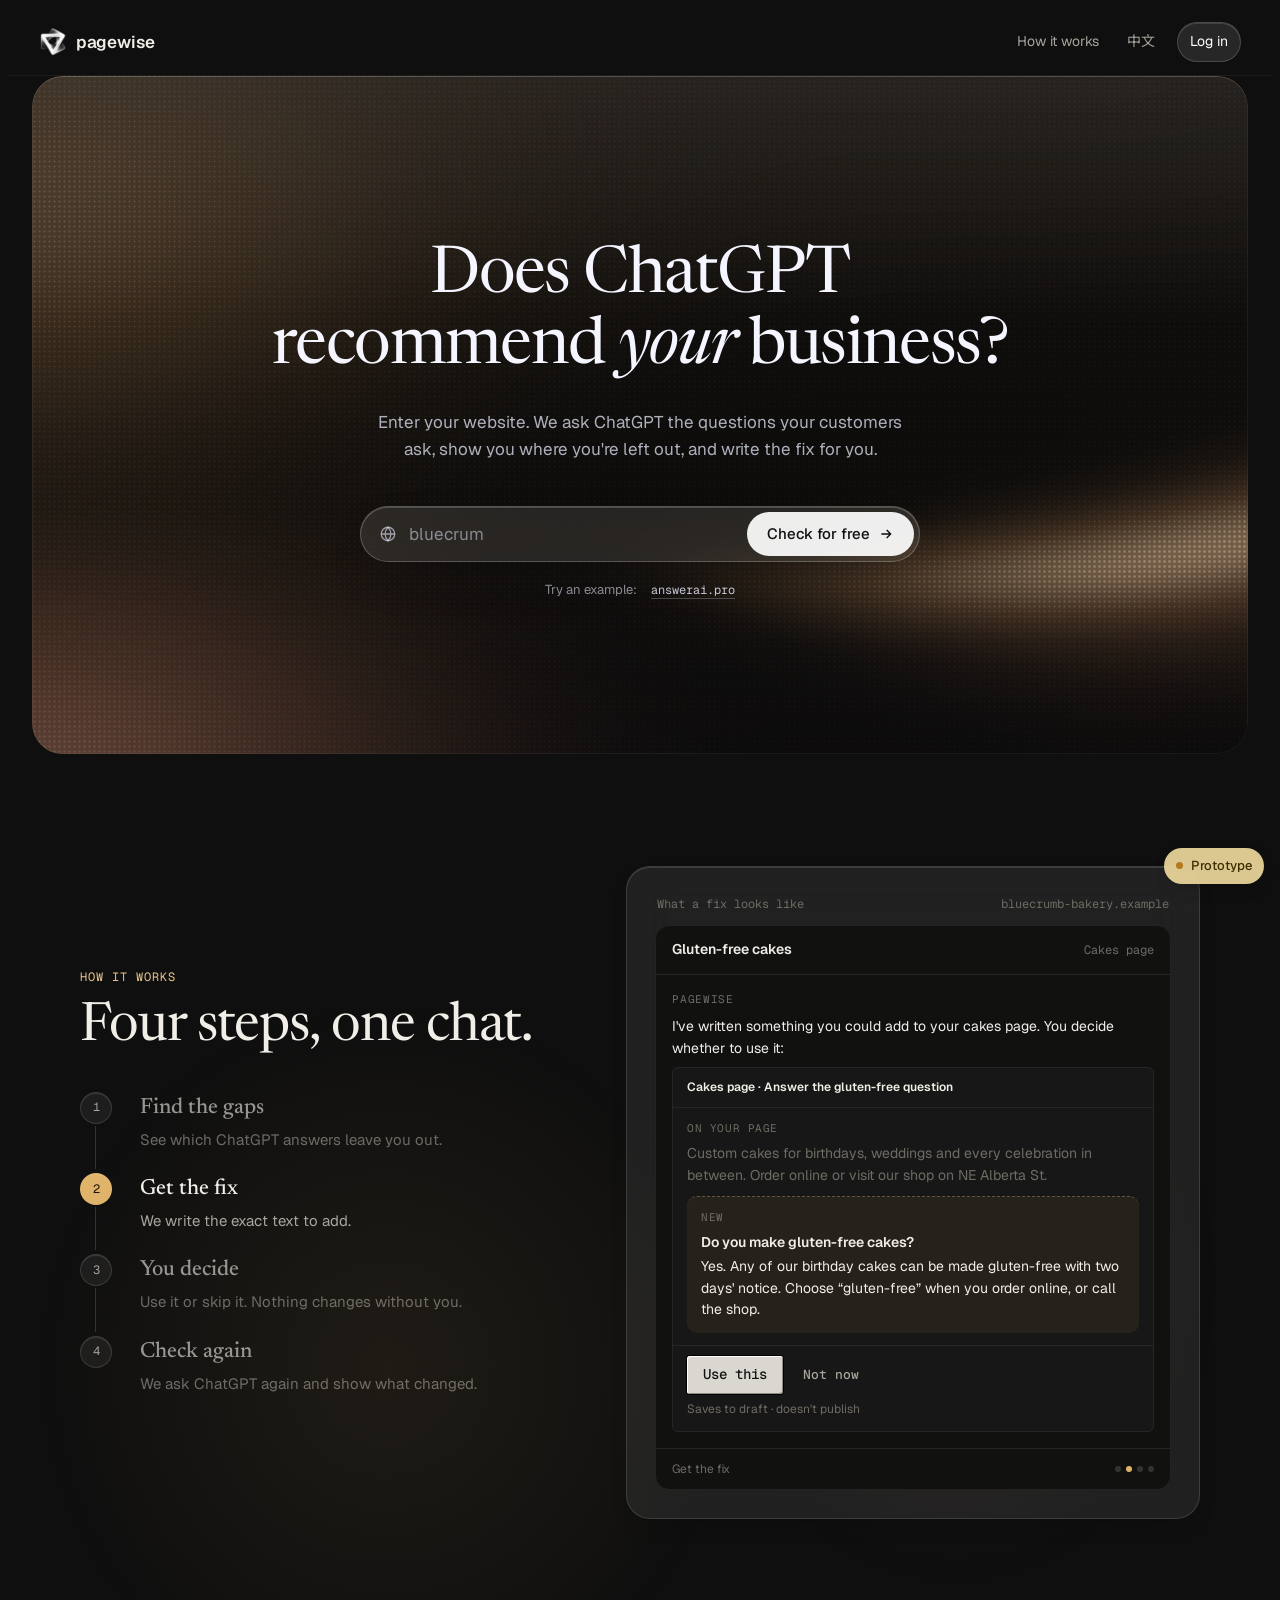
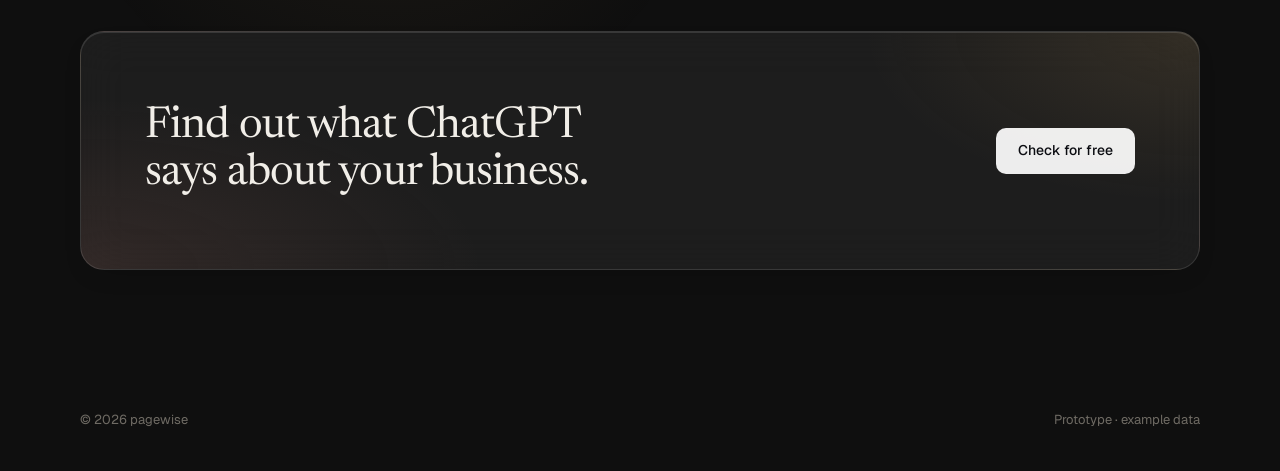
==== commit 1d2e0fb9: "Full-flow fixes: sample-site framing, consistent question set, prototype pill placement, tour scroll" ====
--- a/index.html
+++ b/index.html
@@ -567,10 +567,9 @@
 :root:not([data-theme="dark"]) .side .logo-mark{filter:invert(1) brightness(.35)}
 @media (prefers-color-scheme: dark){:root:not([data-theme="light"]) .side .logo-mark{filter:none}}
 /* ================= WORKSPACE (conversation + dashboard) ================= */
-body.ws-mode .proto{top:calc(12px + env(safe-area-inset-top,0px));bottom:auto;right:500px}
-body.ws-mode .proto-menu{top:44px;bottom:auto}
-@media (max-width:1180px){body.ws-mode .proto{right:436px}}
-@media (max-width:900px){body.ws-mode .proto{right:16px}}
+body.ws-mode .proto{top:auto;bottom:calc(14px + env(safe-area-inset-bottom,0px));left:14px;right:auto}
+body.ws-mode .proto-menu{bottom:44px;top:auto;left:0;right:auto}
+@media (max-width:900px){body.ws-mode .proto{left:16px}}
 .ws{display:grid;grid-template-columns:240px minmax(0,1fr) 480px;height:100%;position:relative;isolation:isolate;background:var(--bg);color:var(--ink)}
 .ws::before{content:"";position:absolute;inset:0;z-index:-1;pointer-events:none;
   background:radial-gradient(38% 46% at 6% 4%,var(--amb1),transparent 70%),radial-gradient(40% 50% at 98% 100%,var(--amb2),transparent 70%),radial-gradient(30% 36% at 60% 10%,var(--amb3),transparent 70%)}
@@ -1100,8 +1099,7 @@
         </div>
         <div class="ask-examples">
           <span data-i18n="hero.try"></span>
-          <button type="button" class="chip-ex" data-ex="bluecrumb-bakery.example">bluecrumb-bakery.example</button>
-          <button type="button" class="chip-ex" data-ex="harbor-dental.example">harbor-dental.example</button>
+          <button type="button" class="chip-ex" data-ex="answerai.pro">answerai.pro</button>
         </div>
       </form>
     </div>
@@ -1325,7 +1323,7 @@
  "dr.meta":"Question 4 of 10 · ChatGPT (US, English)","dr.sources":"Websites ChatGPT linked to","dr.absent":"This answer doesn't mention Answer.AI or link to your website.","dr.present":"This answer mentions Answer.AI and links to your meetings page.",
  "dr.pagestate.proposed":"Suggested · not on your site yet","dr.pagestate.live":"Live on your page",
  "dr.pos":"When ChatGPT mentions you, you're usually listed 3rd of 8","dr.q":"Question","dr.m":"Mentions you","dr.c":"Links to you","dr.brands":"Competitors we compare you with","dr.edit":"Want different questions or competitors? Just tell me in the chat.",
- "toast.sites":"Prototype: one website only","toast.newchat":"Prototype: new chats start here","toast.open":"Prototype: this opens your page in a new tab","toast.copied":"Copied",
+ "toast.sites":"Prototype: one website only","toast.sample":"Prototype: {d} is not crawled here — this demo always checks the sample site answerai.pro","toast.newchat":"Prototype: new chats start here","toast.open":"Prototype: this opens your page in a new tab","toast.copied":"Copied",
  "proto.btn":"Prototype","proto.h":"Jump to a step","proto.landing":"Homepage","proto.checking":"Checking the site","proto.finding":"First fix","proto.draft":"After “Use this fix”","proto.scheduled":"Waiting to check again","proto.return":"Coming back · results"
 },
 zh:{
@@ -1409,7 +1407,7 @@
  "dr.meta":"第 4 / 10 个问题 · ChatGPT（美国，英语）","dr.sources":"ChatGPT 链接到的网站","dr.absent":"这个回答没有提到 Answer.AI，也没有链接到你的网站。","dr.present":"这个回答提到了 Answer.AI，并链接到你的会议页面。",
  "dr.pagestate.proposed":"建议内容 · 还没放到网站上","dr.pagestate.live":"已在你的页面上",
  "dr.pos":"ChatGPT 提到你时，你通常排在 8 个品牌里的第 3 位","dr.q":"问题","dr.m":"提到你","dr.c":"链接到你","dr.brands":"和你一起比较的竞品","dr.edit":"想换问题或竞品？直接在对话里告诉我。",
- "toast.sites":"原型：只有一个网站","toast.newchat":"原型：新对话从这里开始","toast.open":"原型：这里会在新标签页打开你的页面","toast.copied":"已复制",
+ "toast.sites":"原型：只有一个网站","toast.sample":"原型演示：不会真的去抓 {d}，这里始终用示例网站 answerai.pro 的数据","toast.newchat":"原型：新对话从这里开始","toast.open":"原型：这里会在新标签页打开你的页面","toast.copied":"已复制",
  "proto.btn":"原型","proto.h":"跳到某一步","proto.landing":"首页","proto.checking":"检查网站中","proto.finding":"第一个改法","proto.draft":"点「用这个改法」之后","proto.scheduled":"等待再次检查","proto.return":"回来看结果"
 }};
 var QUESTIONS = [
@@ -1721,7 +1719,7 @@
     $("diag-body").innerHTML = h; return;
   }
   if(ph==="scope"||ph==="running"){
-    var qs = [QUESTIONS[0][0], Q4, QUESTIONS[6][0]].map(function(q){ return '<li>'+q+'</li>'; }).join("");
+    var qs = [QUESTIONS[0][0], QUESTIONS[3][0], QUESTIONS[6][0]].map(function(q){ return '<li>'+q+'</li>'; }).join("");
     var allq = QUESTIONS.map(function(q){ return '<li>'+q[0]+'</li>'; }).join("");
     var brands = ['<span class="you">Answer.AI '+t("s.you")+'</span>',"Photomath","Quizlet","Gauth"].map(function(b){ return b.charAt(0)==="<"?b:'<span>'+b+'</span>'; }).join("");
     h = stepper(3)+'<div class="dg-head dg-in"><div class="kicker">'+t("s.kicker")+'</div><h1>'+t("s.h1")+'</h1><p class="dg-sub">'+t("s.sub")+'</p></div>'+
@@ -1740,7 +1738,10 @@
 }
 function goPhase(ph){ S.diag.phase = ph; window.scrollTo(0,0); renderDiag(); }
 async function startCheck(domain){
-  resetApp(); var id = runId; S.domain = domain || "answerai.pro";
+  resetApp(); var id = runId;
+  var typed = (domain||"").trim();
+  S.domain = "answerai.pro";
+  if(typed && typed!=="answerai.pro") toast(t("toast.sample",{d:typed}));
   S.diag = {phase:"analyze"}; S.stepsDone = 0; S.asked = 0;
   show("diag"); renderDiag();
   try{
@@ -2166,6 +2167,8 @@
 }
 function renderTour(){
   var el = $("tour"), W = S.ws;
+  if(W && W.tour===2 && S.view==="ws" && PLAN==="B3"){ var iss = document.querySelector("#ws-issues");
+    if(iss){ var rr = iss.getBoundingClientRect(); if(rr.bottom > window.innerHeight - 20 || rr.top < 60){ iss.scrollIntoView({block:"center"}); setTimeout(renderTour, 60); } } }
   if(!W || W.tour<0 || S.view!=="ws"){ el.hidden = true; return; }
   var step = TOURSTEPS()[W.tour], pad = 8, vw = window.innerWidth, vh = window.innerHeight;
   var holes = step[0].map(function(sel){ var el2 = document.querySelector(sel); if(!el2) return null; var r = el2.getBoundingClientRect();
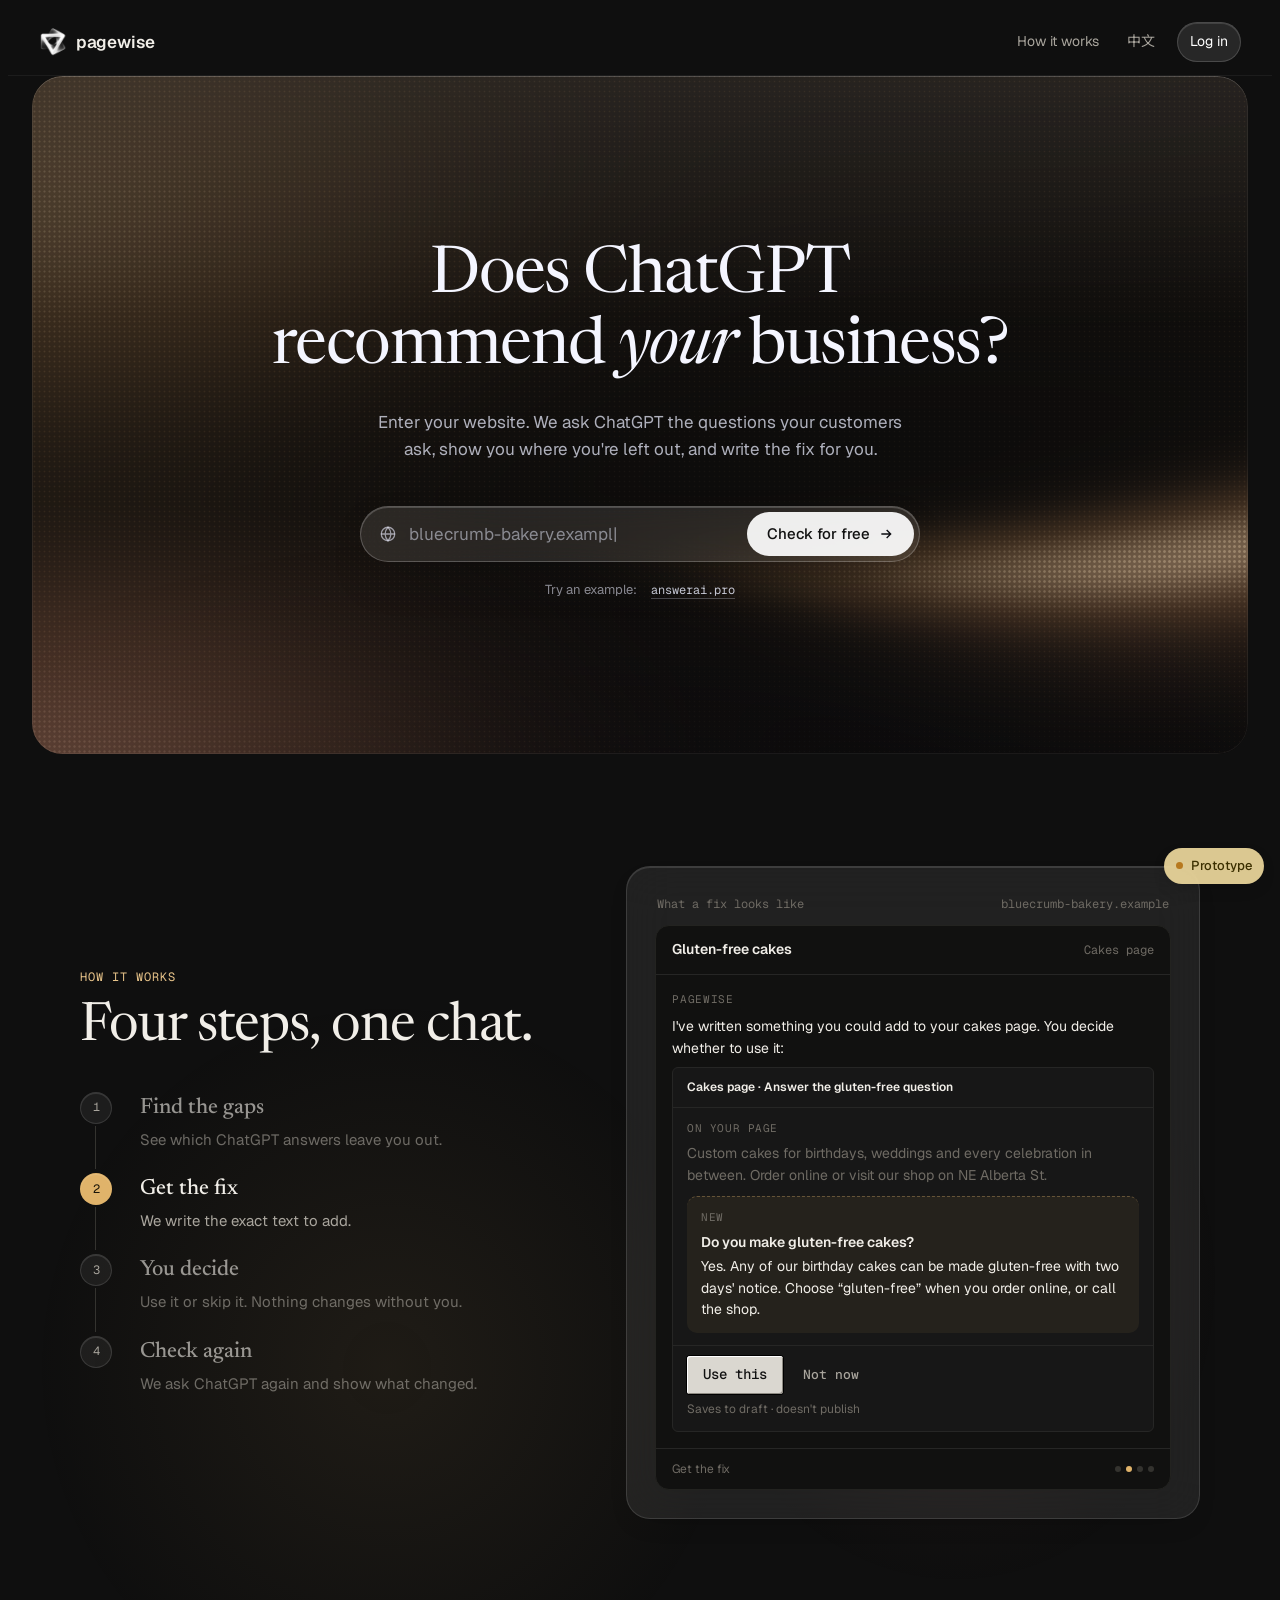
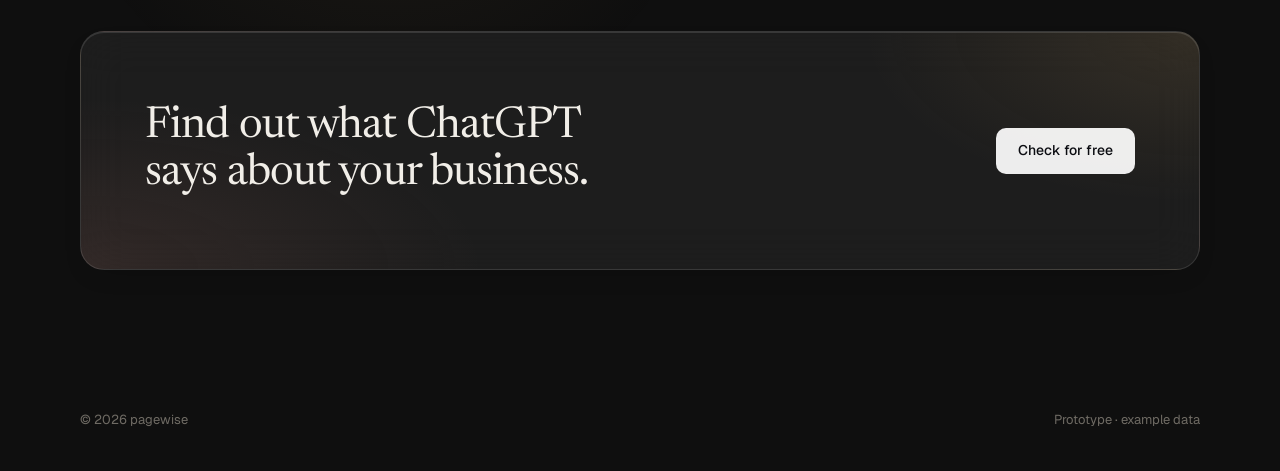
==== commit fbdfd8a4: "Close the loop: reopen a skipped issue, all-handled state, site-unreadable error screen; add interac" ====
--- a/index.html
+++ b/index.html
@@ -686,6 +686,9 @@
 .steps-list li.on h3{color:var(--ink)}
 .steps-list li.on .step-n{background:var(--accent);color:#1A1509;border-color:transparent}
 .steps-list li:not(.on) h3,.steps-list li:not(.on) p{opacity:.6}
+.ws-done{display:flex;flex-direction:column;gap:3px;padding:14px 16px;border-radius:6px;border:1px dashed var(--line-2);background:var(--glass-sunken);margin-top:4px}
+.ws-done b{font-weight:600;font-size:14px;color:var(--ink)}
+.ws-done span{font-size:13px;color:var(--ink-3)}
 .pager{display:flex;align-items:center;justify-content:center;gap:12px;padding:10px 0 2px;font-size:12px;color:var(--ink-3)}
 .pager .pg{width:28px;height:28px;border-radius:8px;border:1px solid var(--glass-line);color:var(--ink-2);font-size:15px;line-height:1}
 .pager .pg:hover:not([disabled]){color:var(--ink);border-color:color-mix(in srgb,var(--accent) 45%,transparent)}
@@ -1216,6 +1219,7 @@
     <button type="button" data-jump="confirm"><span>C03</span><b data-i18n="proto.c03"></b></button>
     <button type="button" data-jump="scope"><span>C04</span><b data-i18n="proto.c04"></b></button>
     <button type="button" data-jump="auth"><span>··</span><b data-i18n="proto.auth"></b></button>
+    <button type="button" data-jump="error"><span>C02</span><b data-i18n="proto.error"></b></button>
     <button type="button" data-jump="c05"><span>C05</span><b data-i18n="proto.c05"></b></button>
     <button type="button" data-jump="tour"><span>··</span><b data-i18n="proto.tour"></b></button>
     <button type="button" data-jump="c06"><span>C06</span><b data-i18n="proto.c06"></b></button>
@@ -1243,7 +1247,7 @@
 var Q4 = "Where can I order a gluten-free birthday cake in Portland?";
 var T = {
 en:{
- "w.tl.n":"Check #{n}","w.tl.latest":"latest", "q.flashWhy":"Why does ChatGPT recommend Quizlet here?","r.flashWhy":"When people ask how to turn a textbook into flashcards with AI, ChatGPT cites how-to pages from Quizlet and Knowt that spell out the steps. Your flashcards page only says “snap a photo”, not how it works. The FAQ above fills that gap.","q.priceTier":"Should I spell out free vs. paid?","r.priceTier":"Yes. “Is it free?” is the first thing students and parents ask. The text above already says what's free; what Premium adds can follow in the same paragraph. Want me to rewrite it to cover both?","q.faqTone":"Could this answer put teachers off?","r.faqTone":"Unlikely. It stresses explaining every step so students learn to solve it themselves, not handing over answers, which is what teachers and parents care about. To be safer, you could add: “Try it yourself first, then use Answer.AI to check.”","q.faqComp":"How do competitors answer this question?","r.faqComp":"Khanmigo presents itself as a tutor that guides you rather than giving answers, and Socratic stresses explanations. That framing is part of why ChatGPT cites them. It's a site-wide competitor question, so it's better in its own chat.","site.comp.t":"How competitors handle “cheating”","site.comp.a":"From your checks: when people ask whether AI homework help is cheating, ChatGPT leans on tools that describe themselves as tutors, like Khanmigo (“guides you instead of giving answers”) and Socratic (step-by-step explanations).\n\nFor Answer.AI, the FAQ answer is a good first step. Later, a dedicated page on how to use AI to learn, not to copy, would give ChatGPT more to cite.", "w.cm.more":"More","w.cm.rename":"Rename","w.cm.delete":"Delete","w.cm.cancel":"Cancel","w.cm.confirm":"Delete this chat? This can't be undone.","w.toast.deleted":"Chat deleted","w.toast.renamed":"Renamed","w.o.overview":"Your first check is done. I asked ChatGPT 10 questions your customers ask: 6 answers mention {b}, and 2 cite your site. 3 pages could do better, and each one has its own chat:","w.o.page":"This chat is just about your {p} ({url}). Everything about this page, now and in later checks, stays here.","w.o.pageNew":"Your {p} ({url}) came up in a check for the first time, so it gets its own chat. Everything about this page will stay here.","w.o.lead":"I've written something you could add. You decide whether to use it:","w.o.from":"Picking up the question you asked in the {p} chat:","site.new.a":"This is a site-wide chat, for anything that isn't about one page, like why competitors get recommended or how your site describes itself. Where would you like to start?", "f.problem":"ChatGPT recommended Sugar Loaf, Petite Crumb and Maple & Rye instead. Your cakes page never says you make gluten-free cakes.", "p.flash":"Flashcards page","p.pricing":"Pricing page","p.faq":"FAQ","p.home":"Homepage","s.flash1.t":"Add a FAQ","s.flash1.why":"ChatGPT doesn't mention you for “How to make flashcards from a textbook with AI”","s.pricing1.t":"Say what's free","s.pricing1.why":"You're missing from “Free AI homework help app”","s.faq1.t":"Answer “Is it cheating?”","s.faq1.why":"You're missing from “Is using AI for homework cheating?”","s.pricing2.t":"Compare with Chegg and Photomath","s.pricing2.why":"When people compare you with Chegg, ChatGPT doesn't cite your pricing page","s.home2.t":"Spell out photo math help","s.home2.why":"You're missing from “App that solves math problems from a photo”","w.nav.convs":"Chats","w.nav.new":"New chat","cst.todo":"To review","cst.open":"Change ready","cst.adopted":"Draft saved · paste it","cst.live":"On your site","cst.cited":"Now cited ✓","cst.declined":"Skipped","cst.new":"New","cst.site":"Whole site","cst.talk":"Discussing","w.chk.div":"Check #{n} · {d}","d25full":"Sep 25 · 09:00","w.ov.pages":"Page chats","w.tasks.progress2":"{d} of {n} handled","w.ov.nsugg":"{n} suggestions","w.ov.sum2":"Check #2: flashcards page now cited · 1 new suggestion on the pricing page · new page: homepage","w.topic.hist":"Changes on this page","w.c.first":"Your first check is done. I found things to improve on 3 pages. Each page has its own chat, so everything about that page stays in one place:","w.c.welcomeBack2":"Welcome back. {d} of {n} suggestions are handled; the rest are waiting in their page chats.","w.c.second":"Check #2 is done ({d}). Here's what changed:","w.c.l.flash.cited":"Flashcards page: ChatGPT now cites it ✓","w.c.l.flash.not":"Flashcards page: not cited yet. Put the change on your site first.","w.c.l.pricing":"Pricing page: 1 new suggestion, added to its chat","w.c.l.home":"Homepage: a new page, so it gets a new chat","w.c.l.faq":"FAQ: you skipped this before, so I won't bring it up again","w.c.flashResult":"Good news: for “How to make flashcards from a textbook with AI”, ChatGPT now mentions you and cites this page.","w.c.flashNot":"Not cited yet. Once the change is on your site, the next check will show whether it helped.","w.c.pendingOld":"The change from last time is still waiting for your decision (above).","w.c.newFound":"This check found one more thing on this page:","w.c.homeNew":"This page came up for the first time in this check, so it has a new chat.","w.c.scopeSite":"Whole site","w.c.free2":"Got it. Free conversation isn't wired up in this prototype yet, but in the product I'd answer here, in this chat's context.","q.same":"Anything else to change on this page?","q.why":"Why does ChatGPT keep recommending Photomath?","q.other":"Can you look at my homepage too?","q.more":"Besides copy, what else can improve how AI sees my site?","r.same1":"This check found just this one thing on this page. If a later check finds something new here, it will show up in this same chat.","r.same2":"This check found one more thing here; it's above. Anything new later will keep showing up in this chat.","r.why":"In short: ChatGPT cites the products that explain photo math most clearly and get talked about most, and Photomath has more of that content. It's a site-wide question, so it's better in its own chat.","r.whyBtn":"Continue in a new chat","r.other":"Homepage questions go in the homepage chat, so this page's history stays tidy.","r.otherGo":"Go to the homepage chat","r.otherNew":"Start a homepage chat","r.homeTalk":"This check didn't find a clear issue on your homepage. Want me to review how clearly it explains what Answer.AI does? I won't draft anything until you ask.","site.why.t":"Why ChatGPT picks Photomath","site.more.t":"Other ways to improve","site.new.t":"New chat","site.disc.t":"About your site","site.why.a":"From the answers in your checks: when people ask about solving math from a photo, ChatGPT names Photomath and Gauth and cites their feature pages plus a few “best math apps” lists. Answer.AI does the same thing, but your site never says it in plain words, and you rarely appear in those lists.\n\nTwo things would help most: say it clearly on your homepage, and get into the lists ChatGPT already cites.","w.toast.check2":"Check #2 complete","w.toast.nochange":"Checked again · nothing new since last time","proto.c09":"C09 · Check #2 (overview)","proto.c09b":"C09 · Pricing page: added suggestion","proto.c09c":"C09 · New page: homepage","proto.c09d":"C09 · Flashcards page: result", "w.c.more.q":"Besides copy, what else can improve how AI sees my site?","w.c.more.a":"Besides changing copy, a few other things help AI mention you more:\n\n1. New content: add the pages you're missing, like an “Answer.AI vs Photomath” comparison or an AP exam prep guide. (Coming soon)\n2. Technical setup: let AI crawlers such as GPTBot read your site, and mark up your FAQ with structured data so AI understands it.\n3. Mentions elsewhere: ChatGPT often cites Reddit, YouTube and “best study apps” lists. Getting featured there helps. (Coming soon)\n4. Consistent brand: keep your name and description the same on the App Store, Chrome Web Store and social profiles.\n\nFor now I can write copy changes for you directly. For the others I'll explain what to do, and more of it will be automated soon.", "dg.toWs":"Create your workspace to see results", "und.whatv":"AI tutor and homework help for students: step-by-step answers, flashcards, AP prep and college counseling.","t1.title":"Flashcards page · add a FAQ","t1.why":"ChatGPT doesn't mention you for “How to make flashcards from a textbook with AI”","t1.page":"Flashcards page","t2.title":"Homepage · spell out photo math help","t2.why":"You're missing from “App that solves math problems from a photo”","t2.page":"Homepage","t3.title":"FAQ · answer “Is it cheating?”","t3.why":"You're missing from “Is using AI for homework cheating?”","t3.page":"FAQ","w.c.suggest":"Your flashcards page could use a short FAQ on turning a textbook into cards.","w.c.opt1":"Flashcards page: add a FAQ on turning a textbook into cards.","w.c.opt2":"Homepage: say plainly that you solve math problems from a photo.","w.c.opt3":"FAQ: answer “Is using AI for homework cheating?”","w.c.result":"Checked. For “How to make flashcards from a textbook with AI”, ChatGPT now mentions you and cites your flashcards page. Overall: mentioned 7/10 (was 6), your site cited 3/10 (was 2).","w.c.next":"Next: you're missing from “App that solves math problems from a photo”.","w.c.ccH":"Flashcards page · add a FAQ","w.topic.name":"Flashcards page · add a FAQ","w.topic.page":"Flashcards page","w.res.faq":"Flashcards page FAQ","w.res.orig":"Flashcards page original","w.rv.srcNote":"Saved from the flashcards page. All hand edits and saved content are kept; using a change creates a new save record and never overwrites the source.","w.sample":"Example data · not a real check", "plan.h":"Layout plan","plan.A":"A · A sub-page per fix","plan.B":"B · Dashboard stays","plan.B2":"B2 · Two columns","plan.B3":"B3 · Dashboard (issue rows) + chat","plan.B4":"B4 · Dashboard + issue list + chat","w.b4.queue":"All issues","w.i.intro":"Check #{n} found this on your {p} ({url}). Everything about this one fix stays in this chat.","w.b3.all":"Site overview · summary","w.pg.prev":"Previous","w.pg.next":"Next",
+ "w.tl.n":"Check #{n}","w.tl.latest":"latest", "q.flashWhy":"Why does ChatGPT recommend Quizlet here?","r.flashWhy":"When people ask how to turn a textbook into flashcards with AI, ChatGPT cites how-to pages from Quizlet and Knowt that spell out the steps. Your flashcards page only says “snap a photo”, not how it works. The FAQ above fills that gap.","q.priceTier":"Should I spell out free vs. paid?","r.priceTier":"Yes. “Is it free?” is the first thing students and parents ask. The text above already says what's free; what Premium adds can follow in the same paragraph. Want me to rewrite it to cover both?","q.faqTone":"Could this answer put teachers off?","r.faqTone":"Unlikely. It stresses explaining every step so students learn to solve it themselves, not handing over answers, which is what teachers and parents care about. To be safer, you could add: “Try it yourself first, then use Answer.AI to check.”","q.faqComp":"How do competitors answer this question?","r.faqComp":"Khanmigo presents itself as a tutor that guides you rather than giving answers, and Socratic stresses explanations. That framing is part of why ChatGPT cites them. It's a site-wide competitor question, so it's better in its own chat.","site.comp.t":"How competitors handle “cheating”","site.comp.a":"From your checks: when people ask whether AI homework help is cheating, ChatGPT leans on tools that describe themselves as tutors, like Khanmigo (“guides you instead of giving answers”) and Socratic (step-by-step explanations).\n\nFor Answer.AI, the FAQ answer is a good first step. Later, a dedicated page on how to use AI to learn, not to copy, would give ChatGPT more to cite.", "w.cm.more":"More","w.cm.rename":"Rename","w.cm.delete":"Delete","w.cm.cancel":"Cancel","w.cm.confirm":"Delete this chat? This can't be undone.","w.toast.deleted":"Chat deleted","w.toast.renamed":"Renamed","w.o.overview":"Your first check is done. I asked ChatGPT 10 questions your customers ask: 6 answers mention {b}, and 2 cite your site. 3 pages could do better, and each one has its own chat:","w.o.page":"This chat is just about your {p} ({url}). Everything about this page, now and in later checks, stays here.","w.o.pageNew":"Your {p} ({url}) came up in a check for the first time, so it gets its own chat. Everything about this page will stay here.","w.o.lead":"I've written something you could add. You decide whether to use it:","w.o.from":"Picking up the question you asked in the {p} chat:","site.new.a":"This is a site-wide chat, for anything that isn't about one page, like why competitors get recommended or how your site describes itself. Where would you like to start?", "f.problem":"ChatGPT recommended Sugar Loaf, Petite Crumb and Maple & Rye instead. Your cakes page never says you make gluten-free cakes.", "p.flash":"Flashcards page","p.pricing":"Pricing page","p.faq":"FAQ","p.home":"Homepage","s.flash1.t":"Add a FAQ","s.flash1.why":"ChatGPT doesn't mention you for “How to make flashcards from a textbook with AI”","s.pricing1.t":"Say what's free","s.pricing1.why":"You're missing from “Free AI homework help app”","s.faq1.t":"Answer “Is it cheating?”","s.faq1.why":"You're missing from “Is using AI for homework cheating?”","s.pricing2.t":"Compare with Chegg and Photomath","s.pricing2.why":"When people compare you with Chegg, ChatGPT doesn't cite your pricing page","s.home2.t":"Spell out photo math help","s.home2.why":"You're missing from “App that solves math problems from a photo”","w.nav.convs":"Chats","w.nav.new":"New chat","cst.todo":"To do","cst.open":"To do","cst.adopted":"Draft saved · paste it","cst.live":"On your site","cst.cited":"Now cited ✓","cst.declined":"Skipped","cst.new":"New","cst.site":"Whole site","cst.talk":"Discussing","w.chk.div":"Check #{n} · {d}","d25full":"Sep 25 · 09:00","w.ov.pages":"Page chats","w.tasks.progress2":"{d} of {n} handled","w.ov.nsugg":"{n} suggestions","w.ov.sum2":"Check #2: flashcards page now cited · 1 new suggestion on the pricing page · new page: homepage","w.topic.hist":"Changes on this page","w.c.first":"Your first check is done. I found things to improve on 3 pages. Each page has its own chat, so everything about that page stays in one place:","w.c.welcomeBack2":"Welcome back. {d} of {n} suggestions are handled; the rest are waiting in their page chats.","w.c.second":"Check #2 is done ({d}). Here's what changed:","w.c.l.flash.cited":"Flashcards page: ChatGPT now cites it ✓","w.c.l.flash.not":"Flashcards page: not cited yet. Put the change on your site first.","w.c.l.pricing":"Pricing page: 1 new suggestion, added to its chat","w.c.l.home":"Homepage: a new page, so it gets a new chat","w.c.l.faq":"FAQ: you skipped this before, so I won't bring it up again","w.c.flashResult":"Good news: for “How to make flashcards from a textbook with AI”, ChatGPT now mentions you and cites this page.","w.c.flashNot":"Not cited yet. Once the change is on your site, the next check will show whether it helped.","w.c.pendingOld":"The change from last time is still waiting for your decision (above).","w.c.newFound":"This check found one more thing on this page:","w.c.homeNew":"This page came up for the first time in this check, so it has a new chat.","w.c.scopeSite":"Whole site","w.c.free2":"Got it. Free conversation isn't wired up in this prototype yet, but in the product I'd answer here, in this chat's context.","q.same":"Anything else to change on this page?","q.why":"Why does ChatGPT keep recommending Photomath?","q.other":"Can you look at my homepage too?","q.more":"Besides copy, what else can improve how AI sees my site?","r.same1":"This check found just this one thing on this page. If a later check finds something new here, it will show up in this same chat.","r.same2":"This check found one more thing here; it's above. Anything new later will keep showing up in this chat.","r.why":"In short: ChatGPT cites the products that explain photo math most clearly and get talked about most, and Photomath has more of that content. It's a site-wide question, so it's better in its own chat.","r.whyBtn":"Continue in a new chat","r.other":"Homepage questions go in the homepage chat, so this page's history stays tidy.","r.otherGo":"Go to the homepage chat","r.otherNew":"Start a homepage chat","r.homeTalk":"This check didn't find a clear issue on your homepage. Want me to review how clearly it explains what Answer.AI does? I won't draft anything until you ask.","site.why.t":"Why ChatGPT picks Photomath","site.more.t":"Other ways to improve","site.new.t":"New chat","site.disc.t":"About your site","site.why.a":"From the answers in your checks: when people ask about solving math from a photo, ChatGPT names Photomath and Gauth and cites their feature pages plus a few “best math apps” lists. Answer.AI does the same thing, but your site never says it in plain words, and you rarely appear in those lists.\n\nTwo things would help most: say it clearly on your homepage, and get into the lists ChatGPT already cites.","w.toast.check2":"Check #2 complete","w.toast.nochange":"Checked again · nothing new since last time","proto.c09":"C09 · Check #2 (overview)","proto.c09b":"C09 · Pricing page: added suggestion","proto.c09c":"C09 · New page: homepage","proto.c09d":"C09 · Flashcards page: result", "w.c.more.q":"Besides copy, what else can improve how AI sees my site?","w.c.more.a":"Besides changing copy, a few other things help AI mention you more:\n\n1. New content: add the pages you're missing, like an “Answer.AI vs Photomath” comparison or an AP exam prep guide. (Coming soon)\n2. Technical setup: let AI crawlers such as GPTBot read your site, and mark up your FAQ with structured data so AI understands it.\n3. Mentions elsewhere: ChatGPT often cites Reddit, YouTube and “best study apps” lists. Getting featured there helps. (Coming soon)\n4. Consistent brand: keep your name and description the same on the App Store, Chrome Web Store and social profiles.\n\nFor now I can write copy changes for you directly. For the others I'll explain what to do, and more of it will be automated soon.", "dg.toWs":"Create your workspace to see results", "und.whatv":"AI tutor and homework help for students: step-by-step answers, flashcards, AP prep and college counseling.","t1.title":"Flashcards page · add a FAQ","t1.why":"ChatGPT doesn't mention you for “How to make flashcards from a textbook with AI”","t1.page":"Flashcards page","t2.title":"Homepage · spell out photo math help","t2.why":"You're missing from “App that solves math problems from a photo”","t2.page":"Homepage","t3.title":"FAQ · answer “Is it cheating?”","t3.why":"You're missing from “Is using AI for homework cheating?”","t3.page":"FAQ","w.c.suggest":"Your flashcards page could use a short FAQ on turning a textbook into cards.","w.c.opt1":"Flashcards page: add a FAQ on turning a textbook into cards.","w.c.opt2":"Homepage: say plainly that you solve math problems from a photo.","w.c.opt3":"FAQ: answer “Is using AI for homework cheating?”","w.c.result":"Checked. For “How to make flashcards from a textbook with AI”, ChatGPT now mentions you and cites your flashcards page. Overall: mentioned 7/10 (was 6), your site cited 3/10 (was 2).","w.c.next":"Next: you're missing from “App that solves math problems from a photo”.","w.c.ccH":"Flashcards page · add a FAQ","w.topic.name":"Flashcards page · add a FAQ","w.topic.page":"Flashcards page","w.res.faq":"Flashcards page FAQ","w.res.orig":"Flashcards page original","w.rv.srcNote":"Saved from the flashcards page. All hand edits and saved content are kept; using a change creates a new save record and never overwrites the source.","w.sample":"Example data · not a real check", "plan.h":"Layout plan","plan.A":"A · A sub-page per fix","plan.B":"B · Dashboard stays","plan.B2":"B2 · Two columns","plan.B3":"B3 · Dashboard (issue rows) + chat","plan.B4":"B4 · Dashboard + issue list + chat","w.b4.queue":"All issues","w.i.intro":"Check #{n} found this on your {p} ({url}). Everything about this one fix stays in this chat.","w.b3.all":"Site overview · summary","w.pg.prev":"Previous","w.pg.next":"Next",
  "w.pm.projects":"Project","w.pm.add":"Add another site","w.pm.change":"Change the site","w.pm.changeSub":"Wrong site? Check a different one","w.pm.check":"Check it","w.pm.changeNote":"We will run the 3-step check again on this site.","w.pm.settings":"Project settings","w.pm.members":"Invite a teammate","w.pm.signout":"Sign out",
  "tour.3b.t":"Tasks and chats line up","tour.3b.d":"Each thing we found is one row on the left and one chat on the right. Click a row, the chat on the right switches to it.",
  "w.dash.rank":"Where you rank on Google for the same questions, tracked over time.","w.dash.audit":"A page-by-page health check of your whole site.","w.dash.briefs":"Outlines for pages you do not have yet.",
@@ -1323,11 +1327,14 @@
  "dr.meta":"Question 4 of 10 · ChatGPT (US, English)","dr.sources":"Websites ChatGPT linked to","dr.absent":"This answer doesn't mention Answer.AI or link to your website.","dr.present":"This answer mentions Answer.AI and links to your meetings page.",
  "dr.pagestate.proposed":"Suggested · not on your site yet","dr.pagestate.live":"Live on your page",
  "dr.pos":"When ChatGPT mentions you, you're usually listed 3rd of 8","dr.q":"Question","dr.m":"Mentions you","dr.c":"Links to you","dr.brands":"Competitors we compare you with","dr.edit":"Want different questions or competitors? Just tell me in the chat.",
- "toast.sites":"Prototype: one website only","toast.sample":"Prototype: {d} is not crawled here — this demo always checks the sample site answerai.pro","toast.newchat":"Prototype: new chats start here","toast.open":"Prototype: this opens your page in a new tab","toast.copied":"Copied",
+ "toast.sites":"Prototype: one website only","w.c.reopen":"Actually, let's change it","w.toast.reopened":"Back on your list",
+ "w.done.h":"Everything on this list is handled.","w.done.manual":"Run another check when you want to see if it moved.","w.done.auto":"Auto-check is on — we'll tell you when something changes.",
+ "e.kicker":"We couldn't read this site","e.h1":"We can't open that address","e.sub":"We tried {d} and couldn't get a page back. A few things that usually cause it:",
+ "e.r1":"A typo in the address, or the site is behind a login","e.r2":"The site blocks automated readers in robots.txt","e.r3":"The site was temporarily down","e.retry":"Try another address","e.sample":"See a sample check instead","proto.error":"Site can't be read","toast.sample":"Prototype: {d} is not crawled here — this demo always checks the sample site answerai.pro","toast.newchat":"Prototype: new chats start here","toast.open":"Prototype: this opens your page in a new tab","toast.copied":"Copied",
  "proto.btn":"Prototype","proto.h":"Jump to a step","proto.landing":"Homepage","proto.checking":"Checking the site","proto.finding":"First fix","proto.draft":"After “Use this fix”","proto.scheduled":"Waiting to check again","proto.return":"Coming back · results"
 },
 zh:{
- "w.tl.n":"第 {n} 次检查","w.tl.latest":"最新", "q.flashWhy":"为什么 ChatGPT 推荐的是 Quizlet？","r.flashWhy":"问到怎么用 AI 把课本做成闪卡时，ChatGPT 引用的是 Quizlet 和 Knowt 的教程页，它们把步骤写得很清楚。你的闪卡页只说了「拍照就能生成」，没有写具体怎么做。上面这段 FAQ 就是补上这一块。","q.priceTier":"免费和付费的区别要写进去吗？","r.priceTier":"建议写。学生和家长最先问的就是「到底免不免费」。上面那段已经说清楚免费能用什么；付费多了什么可以接在同一段后面。要的话我把它改写成一版两部分都有的。","q.faqTone":"这段回答会不会让老师反感？","r.faqTone":"不太会。这段强调的是讲清每一步、帮学生自己学会，而不是直接给答案，这正是老师和家长关心的。想更稳妥的话，可以再加一句「建议先自己做，再用 Answer.AI 检查」。","q.faqComp":"别的竞品是怎么回答这个问题的？","r.faqComp":"Khanmigo 把自己定位成「引导你思考、不直接给答案」的家教，Socratic 也强调讲解过程，这是 ChatGPT 愿意引用它们的原因之一。这属于整站层面的竞品问题，放在单独的对话里聊更合适。","site.comp.t":"竞品怎么谈「作弊」","site.comp.a":"从检查结果看：有人问「用 AI 写作业算不算作弊」时，ChatGPT 更愿意引用把自己定位成家教的工具，比如 Khanmigo（引导思考、不直接给答案）和 Socratic（分步讲解）。\n\n对 Answer.AI 来说，常见问题里补的这段是第一步；之后可以考虑单独做一页「怎么用 AI 学习而不是抄答案」，给 ChatGPT 更多可以引用的内容。", "w.cm.more":"更多","w.cm.rename":"重命名","w.cm.delete":"删除","w.cm.cancel":"取消","w.cm.confirm":"删除这段对话？删除后无法恢复。","w.toast.deleted":"已删除对话","w.toast.renamed":"已重命名","w.o.overview":"第一次检查完成。我用客户常问的 10 个问题问了 ChatGPT：6 个回答提到了 {b}，2 个引用了你的网站。有 3 个页面可以做得更好，每个页面单独一段对话：","w.o.page":"这段对话专门聊你的{p}（{url}）。这个页面现在和以后的检查结果、改动，都会留在这里。","w.o.pageNew":"你的{p}（{url}）第一次出现在检查结果里，所以我给它单独开了这段对话。这个页面以后的内容都会留在这里。","w.o.lead":"我写好了一段可以加上去的内容，你决定用不用：","w.o.from":"接着你在{p}对话里问的这个问题：","site.new.a":"这是一段整站对话，适合聊不属于某个页面的问题，比如竞品为什么被推荐、网站整体怎么介绍自己。想从哪儿开始？", "f.problem":"ChatGPT 推荐的是 Sugar Loaf、Petite Crumb 和 Maple & Rye。你的蛋糕页从没提到可以做无麸质蛋糕。", "p.flash":"闪卡页","p.pricing":"定价页","p.faq":"常见问题","p.home":"首页","s.flash1.t":"补充 FAQ","s.flash1.why":"问到「How to make flashcards from a textbook with AI」时，ChatGPT 没有提到你","s.pricing1.t":"写清楚哪些免费","s.pricing1.why":"问到「Free AI homework help app」时，没有提到你","s.faq1.t":"回答「算不算作弊」","s.faq1.why":"问到「Is using AI for homework cheating?」时，没有提到你","s.pricing2.t":"和 Chegg、Photomath 做对比","s.pricing2.why":"大家拿你和 Chegg 比较时，ChatGPT 没有引用你的定价页","s.home2.t":"写清楚拍照解数学题","s.home2.why":"问到「App that solves math problems from a photo」时，没有提到你","w.nav.convs":"对话","w.nav.new":"新对话","cst.todo":"待查看","cst.open":"改动已备好","cst.adopted":"草稿已保存 · 待粘贴","cst.live":"已放到网站","cst.cited":"已被引用 ✓","cst.declined":"先不改","cst.new":"有新消息","cst.site":"整站","cst.talk":"讨论中","w.chk.div":"第 {n} 次检查 · {d}","d25full":"9 月 25 日 · 09:00","w.ov.pages":"页面对话","w.tasks.progress2":"已处理 {d}/{n}","w.ov.nsugg":"{n} 条建议","w.ov.sum2":"第 2 次检查：闪卡页已被引用 · 定价页 1 条新建议 · 新增页面：首页","w.topic.hist":"这个页面的改动记录","w.c.first":"第一次检查完成，我在 3 个页面上找到可以优化的地方。每个页面有自己的对话，关于这个页面的内容都留在一处：","w.c.welcomeBack2":"欢迎回来。{n} 条建议已处理 {d} 条，其余的在各自的页面对话里等你。","w.c.second":"第 2 次检查完成（{d}），变化如下：","w.c.l.flash.cited":"闪卡页：ChatGPT 现在会引用它 ✓","w.c.l.flash.not":"闪卡页：还没被引用，先把改动放到网站上。","w.c.l.pricing":"定价页：1 条新建议，已放进定价页的对话","w.c.l.home":"首页：新发现的页面，新开了一段对话","w.c.l.faq":"常见问题：你之前选了先不改，这次不再提","w.c.flashResult":"好消息：问到「How to make flashcards from a textbook with AI」时，ChatGPT 现在会提到你，并引用这个页面。","w.c.flashNot":"还没有被引用。改动放到网站上之后，下次检查就能看出有没有效果。","w.c.pendingOld":"上次的改动还在等你决定（在上面）。","w.c.newFound":"这次检查在这个页面又发现一处可以改：","w.c.homeNew":"这个页面在这次检查中第一次出现，所以新开了一段对话。","w.c.scopeSite":"整站","w.c.free2":"收到。原型里还没接入自由对话；正式产品里，我会在这段对话的上下文里回答你。","q.same":"这个页面还有别的地方要改吗？","q.why":"为什么 ChatGPT 老推荐 Photomath？","q.other":"首页也帮我看看","q.more":"除了文案，还有什么能起到优化效果？","r.same1":"这次检查在这个页面只发现了这一处。以后检查如果再发现这个页面的问题，会继续出现在这段对话里。","r.same2":"这次检查在这里又发现了一处，就在上面。以后有新的也会继续出现在这段对话里。","r.why":"简单说：ChatGPT 会引用对「拍照解题」解释得最清楚、被讨论最多的产品，Photomath 在这方面的内容更多。这是整站层面的问题，放在单独的对话里聊更合适。","r.whyBtn":"在新对话里展开聊","r.other":"首页的事放在首页的对话里，这样这个页面的记录不会乱。","r.otherGo":"去首页的对话","r.otherNew":"新建首页对话","r.homeTalk":"这次检查没有在首页发现明显的问题。要不要我先看看首页有没有把 Answer.AI 是做什么的讲清楚？你开口之前我不会写稿。","site.why.t":"为什么推荐 Photomath","site.more.t":"其他优化方向","site.new.t":"新对话","site.disc.t":"聊聊你的网站","site.why.a":"从这几次检查的回答来看：有人问拍照解数学题时，ChatGPT 会提到 Photomath 和 Gauth，引用它们的功能页和几篇「最佳数学 App」榜单。Answer.AI 也能做到，但你的网站从没直白地说过，也很少出现在这些榜单里。\n\n最有用的两件事：在首页讲清楚这个功能；争取进入 ChatGPT 已经在引用的榜单。","w.toast.check2":"第 2 次检查完成","w.toast.nochange":"又查了一次 · 和上次相比没有新变化","proto.c09":"C09 · 第 2 次检查（概览）","proto.c09b":"C09 · 定价页追加建议","proto.c09c":"C09 · 新页面：首页","proto.c09d":"C09 · 闪卡页收到结果", "w.c.more.q":"除了文案，还有什么能起到优化效果？","w.c.more.a":"除了改文案，这几类做法也能让 AI 更常提到你：\n\n1. 新增内容：补上缺少的页面，比如「Answer.AI vs Photomath」对比页、AP 备考指南。（即将上线）\n2. 技术设置：允许 GPTBot 等 AI 爬虫抓取你的网站，给 FAQ 加上结构化数据，让 AI 更容易读懂。\n3. 站外提及：ChatGPT 常引用 Reddit、YouTube 和「最佳学习 App」榜单，争取出现在这些地方。（即将上线）\n4. 品牌一致：App Store、Chrome 商店和社交账号上的名称、介绍保持一致。\n\n目前我可以直接帮你写好文案改动；其他几类我会告诉你具体怎么做，自动化功能会陆续上线。", "dg.toWs":"创建工作区，查看结果", "und.whatv":"面向学生的 AI 家教和作业辅导：分步讲解、AI 闪卡、AP 备考和升学顾问。","t1.title":"闪卡页 · 补充 FAQ","t1.why":"问到「How to make flashcards from a textbook with AI」时，ChatGPT 没有提到你","t1.page":"闪卡功能页","t2.title":"首页 · 写清楚拍照解数学题","t2.why":"问到「App that solves math problems from a photo」时，没有提到你","t2.page":"首页","t3.title":"FAQ · 回答「算不算作弊」","t3.why":"问到「Is using AI for homework cheating?」时，没有提到你","t3.page":"常见问题","w.c.suggest":"闪卡功能页可以补一段「怎么把课本变成闪卡」的 FAQ。","w.c.opt1":"闪卡页：补一段「怎么把课本变成闪卡」的 FAQ。","w.c.opt2":"首页：写清楚可以拍照解数学题。","w.c.opt3":"FAQ：回答「用 AI 写作业算不算作弊」。","w.c.result":"检查完了。问到「How to make flashcards from a textbook with AI」时，ChatGPT 现在会提到你，并引用你的闪卡页。整体：品牌被提及 7/10（原来 6），本站被引用 3/10（原来 2）。","w.c.next":"下一条：问到「App that solves math problems from a photo」时，没有提到你。","w.c.ccH":"闪卡页 · 补充 FAQ","w.topic.name":"闪卡页 · 补充 FAQ","w.topic.page":"闪卡功能页","w.res.faq":"闪卡页 FAQ","w.res.orig":"闪卡页原文","w.rv.srcNote":"原文从闪卡功能页留存；所有人工修改和已保存内容保留。采用时生成新保存记录，不覆盖来源。","w.sample":"示例数据 · 非真实检测", "plan.h":"布局方案","plan.A":"A · 每条优化一个子页面","plan.B":"B · 看板不动","plan.B2":"B2 · 两栏","plan.B3":"B3 · 看板（问题列表）+ 对话","plan.B4":"B4 · 看板 + 问题列表 + 对话","w.b4.queue":"所有问题","w.i.intro":"第 {n} 次检查在{p}（{url}）发现的。这一条改动的所有事情都留在这段对话里。","w.b3.all":"网站概览 · 总结","w.pg.prev":"上一页","w.pg.next":"下一页",
+ "w.tl.n":"第 {n} 次检查","w.tl.latest":"最新", "q.flashWhy":"为什么 ChatGPT 推荐的是 Quizlet？","r.flashWhy":"问到怎么用 AI 把课本做成闪卡时，ChatGPT 引用的是 Quizlet 和 Knowt 的教程页，它们把步骤写得很清楚。你的闪卡页只说了「拍照就能生成」，没有写具体怎么做。上面这段 FAQ 就是补上这一块。","q.priceTier":"免费和付费的区别要写进去吗？","r.priceTier":"建议写。学生和家长最先问的就是「到底免不免费」。上面那段已经说清楚免费能用什么；付费多了什么可以接在同一段后面。要的话我把它改写成一版两部分都有的。","q.faqTone":"这段回答会不会让老师反感？","r.faqTone":"不太会。这段强调的是讲清每一步、帮学生自己学会，而不是直接给答案，这正是老师和家长关心的。想更稳妥的话，可以再加一句「建议先自己做，再用 Answer.AI 检查」。","q.faqComp":"别的竞品是怎么回答这个问题的？","r.faqComp":"Khanmigo 把自己定位成「引导你思考、不直接给答案」的家教，Socratic 也强调讲解过程，这是 ChatGPT 愿意引用它们的原因之一。这属于整站层面的竞品问题，放在单独的对话里聊更合适。","site.comp.t":"竞品怎么谈「作弊」","site.comp.a":"从检查结果看：有人问「用 AI 写作业算不算作弊」时，ChatGPT 更愿意引用把自己定位成家教的工具，比如 Khanmigo（引导思考、不直接给答案）和 Socratic（分步讲解）。\n\n对 Answer.AI 来说，常见问题里补的这段是第一步；之后可以考虑单独做一页「怎么用 AI 学习而不是抄答案」，给 ChatGPT 更多可以引用的内容。", "w.cm.more":"更多","w.cm.rename":"重命名","w.cm.delete":"删除","w.cm.cancel":"取消","w.cm.confirm":"删除这段对话？删除后无法恢复。","w.toast.deleted":"已删除对话","w.toast.renamed":"已重命名","w.o.overview":"第一次检查完成。我用客户常问的 10 个问题问了 ChatGPT：6 个回答提到了 {b}，2 个引用了你的网站。有 3 个页面可以做得更好，每个页面单独一段对话：","w.o.page":"这段对话专门聊你的{p}（{url}）。这个页面现在和以后的检查结果、改动，都会留在这里。","w.o.pageNew":"你的{p}（{url}）第一次出现在检查结果里，所以我给它单独开了这段对话。这个页面以后的内容都会留在这里。","w.o.lead":"我写好了一段可以加上去的内容，你决定用不用：","w.o.from":"接着你在{p}对话里问的这个问题：","site.new.a":"这是一段整站对话，适合聊不属于某个页面的问题，比如竞品为什么被推荐、网站整体怎么介绍自己。想从哪儿开始？", "f.problem":"ChatGPT 推荐的是 Sugar Loaf、Petite Crumb 和 Maple & Rye。你的蛋糕页从没提到可以做无麸质蛋糕。", "p.flash":"闪卡页","p.pricing":"定价页","p.faq":"常见问题","p.home":"首页","s.flash1.t":"补充 FAQ","s.flash1.why":"问到「How to make flashcards from a textbook with AI」时，ChatGPT 没有提到你","s.pricing1.t":"写清楚哪些免费","s.pricing1.why":"问到「Free AI homework help app」时，没有提到你","s.faq1.t":"回答「算不算作弊」","s.faq1.why":"问到「Is using AI for homework cheating?」时，没有提到你","s.pricing2.t":"和 Chegg、Photomath 做对比","s.pricing2.why":"大家拿你和 Chegg 比较时，ChatGPT 没有引用你的定价页","s.home2.t":"写清楚拍照解数学题","s.home2.why":"问到「App that solves math problems from a photo」时，没有提到你","w.nav.convs":"对话","w.nav.new":"新对话","cst.todo":"待办","cst.open":"待办","cst.adopted":"草稿已保存 · 待粘贴","cst.live":"已放到网站","cst.cited":"已被引用 ✓","cst.declined":"先不改","cst.new":"有新消息","cst.site":"整站","cst.talk":"讨论中","w.chk.div":"第 {n} 次检查 · {d}","d25full":"9 月 25 日 · 09:00","w.ov.pages":"页面对话","w.tasks.progress2":"已处理 {d}/{n}","w.ov.nsugg":"{n} 条建议","w.ov.sum2":"第 2 次检查：闪卡页已被引用 · 定价页 1 条新建议 · 新增页面：首页","w.topic.hist":"这个页面的改动记录","w.c.first":"第一次检查完成，我在 3 个页面上找到可以优化的地方。每个页面有自己的对话，关于这个页面的内容都留在一处：","w.c.welcomeBack2":"欢迎回来。{n} 条建议已处理 {d} 条，其余的在各自的页面对话里等你。","w.c.second":"第 2 次检查完成（{d}），变化如下：","w.c.l.flash.cited":"闪卡页：ChatGPT 现在会引用它 ✓","w.c.l.flash.not":"闪卡页：还没被引用，先把改动放到网站上。","w.c.l.pricing":"定价页：1 条新建议，已放进定价页的对话","w.c.l.home":"首页：新发现的页面，新开了一段对话","w.c.l.faq":"常见问题：你之前选了先不改，这次不再提","w.c.flashResult":"好消息：问到「How to make flashcards from a textbook with AI」时，ChatGPT 现在会提到你，并引用这个页面。","w.c.flashNot":"还没有被引用。改动放到网站上之后，下次检查就能看出有没有效果。","w.c.pendingOld":"上次的改动还在等你决定（在上面）。","w.c.newFound":"这次检查在这个页面又发现一处可以改：","w.c.homeNew":"这个页面在这次检查中第一次出现，所以新开了一段对话。","w.c.scopeSite":"整站","w.c.free2":"收到。原型里还没接入自由对话；正式产品里，我会在这段对话的上下文里回答你。","q.same":"这个页面还有别的地方要改吗？","q.why":"为什么 ChatGPT 老推荐 Photomath？","q.other":"首页也帮我看看","q.more":"除了文案，还有什么能起到优化效果？","r.same1":"这次检查在这个页面只发现了这一处。以后检查如果再发现这个页面的问题，会继续出现在这段对话里。","r.same2":"这次检查在这里又发现了一处，就在上面。以后有新的也会继续出现在这段对话里。","r.why":"简单说：ChatGPT 会引用对「拍照解题」解释得最清楚、被讨论最多的产品，Photomath 在这方面的内容更多。这是整站层面的问题，放在单独的对话里聊更合适。","r.whyBtn":"在新对话里展开聊","r.other":"首页的事放在首页的对话里，这样这个页面的记录不会乱。","r.otherGo":"去首页的对话","r.otherNew":"新建首页对话","r.homeTalk":"这次检查没有在首页发现明显的问题。要不要我先看看首页有没有把 Answer.AI 是做什么的讲清楚？你开口之前我不会写稿。","site.why.t":"为什么推荐 Photomath","site.more.t":"其他优化方向","site.new.t":"新对话","site.disc.t":"聊聊你的网站","site.why.a":"从这几次检查的回答来看：有人问拍照解数学题时，ChatGPT 会提到 Photomath 和 Gauth，引用它们的功能页和几篇「最佳数学 App」榜单。Answer.AI 也能做到，但你的网站从没直白地说过，也很少出现在这些榜单里。\n\n最有用的两件事：在首页讲清楚这个功能；争取进入 ChatGPT 已经在引用的榜单。","w.toast.check2":"第 2 次检查完成","w.toast.nochange":"又查了一次 · 和上次相比没有新变化","proto.c09":"C09 · 第 2 次检查（概览）","proto.c09b":"C09 · 定价页追加建议","proto.c09c":"C09 · 新页面：首页","proto.c09d":"C09 · 闪卡页收到结果", "w.c.more.q":"除了文案，还有什么能起到优化效果？","w.c.more.a":"除了改文案，这几类做法也能让 AI 更常提到你：\n\n1. 新增内容：补上缺少的页面，比如「Answer.AI vs Photomath」对比页、AP 备考指南。（即将上线）\n2. 技术设置：允许 GPTBot 等 AI 爬虫抓取你的网站，给 FAQ 加上结构化数据，让 AI 更容易读懂。\n3. 站外提及：ChatGPT 常引用 Reddit、YouTube 和「最佳学习 App」榜单，争取出现在这些地方。（即将上线）\n4. 品牌一致：App Store、Chrome 商店和社交账号上的名称、介绍保持一致。\n\n目前我可以直接帮你写好文案改动；其他几类我会告诉你具体怎么做，自动化功能会陆续上线。", "dg.toWs":"创建工作区，查看结果", "und.whatv":"面向学生的 AI 家教和作业辅导：分步讲解、AI 闪卡、AP 备考和升学顾问。","t1.title":"闪卡页 · 补充 FAQ","t1.why":"问到「How to make flashcards from a textbook with AI」时，ChatGPT 没有提到你","t1.page":"闪卡功能页","t2.title":"首页 · 写清楚拍照解数学题","t2.why":"问到「App that solves math problems from a photo」时，没有提到你","t2.page":"首页","t3.title":"FAQ · 回答「算不算作弊」","t3.why":"问到「Is using AI for homework cheating?」时，没有提到你","t3.page":"常见问题","w.c.suggest":"闪卡功能页可以补一段「怎么把课本变成闪卡」的 FAQ。","w.c.opt1":"闪卡页：补一段「怎么把课本变成闪卡」的 FAQ。","w.c.opt2":"首页：写清楚可以拍照解数学题。","w.c.opt3":"FAQ：回答「用 AI 写作业算不算作弊」。","w.c.result":"检查完了。问到「How to make flashcards from a textbook with AI」时，ChatGPT 现在会提到你，并引用你的闪卡页。整体：品牌被提及 7/10（原来 6），本站被引用 3/10（原来 2）。","w.c.next":"下一条：问到「App that solves math problems from a photo」时，没有提到你。","w.c.ccH":"闪卡页 · 补充 FAQ","w.topic.name":"闪卡页 · 补充 FAQ","w.topic.page":"闪卡功能页","w.res.faq":"闪卡页 FAQ","w.res.orig":"闪卡页原文","w.rv.srcNote":"原文从闪卡功能页留存；所有人工修改和已保存内容保留。采用时生成新保存记录，不覆盖来源。","w.sample":"示例数据 · 非真实检测", "plan.h":"布局方案","plan.A":"A · 每条优化一个子页面","plan.B":"B · 看板不动","plan.B2":"B2 · 两栏","plan.B3":"B3 · 看板（问题列表）+ 对话","plan.B4":"B4 · 看板 + 问题列表 + 对话","w.b4.queue":"所有问题","w.i.intro":"第 {n} 次检查在{p}（{url}）发现的。这一条改动的所有事情都留在这段对话里。","w.b3.all":"网站概览 · 总结","w.pg.prev":"上一页","w.pg.next":"下一页",
  "w.pm.projects":"项目","w.pm.add":"添加另一个网站","w.pm.change":"换一个网站","w.pm.changeSub":"写错了？换个网址重新检查","w.pm.check":"开始检查","w.pm.changeNote":"会对这个网址重新走一遍三步检查。","w.pm.settings":"项目设置","w.pm.members":"邀请同事","w.pm.signout":"退出登录",
  "tour.3b.t":"任务和对话是一一对应的","tour.3b.d":"我们发现的每一条，在左边是一行，在右边是一段对话。点左边任意一行，右边就切到它。",
  "w.dash.rank":"同样这些问题，你在 Google 上的排名变化。","w.dash.audit":"整站逐页的体检。","w.dash.briefs":"你还没有的页面，先给一份提纲。",
@@ -1407,7 +1414,10 @@
  "dr.meta":"第 4 / 10 个问题 · ChatGPT（美国，英语）","dr.sources":"ChatGPT 链接到的网站","dr.absent":"这个回答没有提到 Answer.AI，也没有链接到你的网站。","dr.present":"这个回答提到了 Answer.AI，并链接到你的会议页面。",
  "dr.pagestate.proposed":"建议内容 · 还没放到网站上","dr.pagestate.live":"已在你的页面上",
  "dr.pos":"ChatGPT 提到你时，你通常排在 8 个品牌里的第 3 位","dr.q":"问题","dr.m":"提到你","dr.c":"链接到你","dr.brands":"和你一起比较的竞品","dr.edit":"想换问题或竞品？直接在对话里告诉我。",
- "toast.sites":"原型：只有一个网站","toast.sample":"原型演示：不会真的去抓 {d}，这里始终用示例网站 answerai.pro 的数据","toast.newchat":"原型：新对话从这里开始","toast.open":"原型：这里会在新标签页打开你的页面","toast.copied":"已复制",
+ "toast.sites":"原型：只有一个网站","w.c.reopen":"还是改一下","w.toast.reopened":"又回到你的列表了",
+ "w.done.h":"这些都处理完了。","w.done.manual":"想看有没有变化，再查一次就行。","w.done.auto":"自动检查已打开 — 有变化我会告诉你。",
+ "e.kicker":"读不到这个网站","e.h1":"打不开这个网址","e.sub":"我们试了 {d}，没能拿到页面。常见原因：",
+ "e.r1":"网址打错了，或者网站在登录后面","e.r2":"网站在 robots.txt 里挡住了自动访问","e.r3":"网站当时刚好打不开","e.retry":"换一个网址","e.sample":"先看一个示例检查","proto.error":"网站读不到","toast.sample":"原型演示：不会真的去抓 {d}，这里始终用示例网站 answerai.pro 的数据","toast.newchat":"原型：新对话从这里开始","toast.open":"原型：这里会在新标签页打开你的页面","toast.copied":"已复制",
  "proto.btn":"原型","proto.h":"跳到某一步","proto.landing":"首页","proto.checking":"检查网站中","proto.finding":"第一个改法","proto.draft":"点「用这个改法」之后","proto.scheduled":"等待再次检查","proto.return":"回来看结果"
 }};
 var QUESTIONS = [
@@ -1706,6 +1716,12 @@
     h = stepper(1)+'<div class="dg-head dg-in"><div class="kicker">'+t("a.kicker")+'</div><h1>'+esc(S.undBrand)+'<span class="dg-domain">'+esc(S.domain)+'</span></h1><p class="dg-sub">'+t("a.sub")+'</p></div>'+
       '<div class="card dg-in" id="dg-rows"></div><div class="dg-actions dg-in" id="dg-act"></div>';
     $("diag-body").innerHTML = h; renderDiagParts(); return;
+  }
+  if(ph==="error"){
+    h = stepper(1)+'<div class="dg-head dg-in"><div class="kicker">'+t("e.kicker")+'</div><h1>'+t("e.h1")+'</h1><p class="dg-sub">'+t("e.sub",{d:esc(S.domain)})+'</p></div>'+
+      '<div class="card card-pad dg-in"><ul class="qlist"><li>'+t("e.r1")+'</li><li>'+t("e.r2")+'</li><li>'+t("e.r3")+'</li></ul></div>'+
+      '<div class="dg-actions dg-in"><button class="dg-btn" data-act="dg-retry">'+t("e.retry")+'</button><button class="btn btn-quiet" data-ex="answerai.pro">'+t("e.sample")+'</button></div>';
+    $("diag-body").innerHTML = h; return;
   }
   if(ph==="confirm"){
     h = stepper(2)+'<div class="dg-head dg-in"><div class="kicker">'+t("c.kicker")+'</div><h1>'+t("c.h1")+'</h1><p class="dg-sub">'+t("c.sub")+'</p></div>'+
@@ -1866,6 +1882,7 @@
       h += '<div class="ws-trow'+(on?' cur':'')+'"><span class="tn'+(done?' done':'')+'">'+(st==="live"||st==="cited"?I.check:'')+'</span><div class="t"><b>'+t(SUGG[sid].t)+'</b><small>'+t(PAGES[SUGG[sid].page].name)+' · '+t("w.tl.n",{n:SUGG[sid].check})+'</small></div><span class="pill">'+t("cst."+st)+'</span><button class="btn btn-line" data-act="ws-issue" data-s="'+sid+'">'+t("w.open")+'</button></div>'; }); });
   h += '</div>';
   h += '';
+  if(!W.measuring && rows.length && doneCount()===rows.length) h += '<div class="ws-done"><b>'+t("w.done.h")+'</b><span>'+t(W.auto.on?"w.done.auto":"w.done.manual")+'</span></div>';
   if(pages>1) h += '<div class="pager"><button class="pg" data-act="ws-ipage" data-p="'+(pi-1)+'"'+(pi===0?' disabled':'')+' aria-label="'+t("w.pg.prev")+'">‹</button><span class="mono">'+(pi+1)+' / '+pages+'</span><button class="pg" data-act="ws-ipage" data-p="'+(pi+1)+'"'+(pi>=pages-1?' disabled':'')+' aria-label="'+t("w.pg.next")+'">›</button></div>';
   h += '</div>';
   var sites = W.convs.filter(function(id){ return W.meta[id].kind==="site"; });
@@ -2068,7 +2085,7 @@
   h += A('<p>'+t(G.why)+(isZH()?'。':'. ')+t("w.o.lead")+'</p><div class="cc"><div class="cc-h">'+t(P.name)+' · '+t(G.t)+'</div><div class="cc-b"><div><span class="ws-lab">'+t("w.c.orig")+'</span><div class="cc-cur">'+P.cur+'</div></div><div class="ws-add-block"><span class="ws-lab" style="color:var(--accent-ink)">'+t("w.c.new")+'</span>'+(G.addQ?'<b>'+G.addQ+'</b>':'')+G.addA+'</div></div>'+
     ((g.st==="todo"||g.st==="open")?'<div class="cc-f"><button class="btn btn-primary" data-act="ws-adopt" data-s="'+sid+'">'+t("w.c.use")+'</button><button class="btn btn-quiet" data-act="ws-decline" data-s="'+sid+'">'+t("w.c.notnow")+'</button><small>'+t("w.c.hint")+'</small></div>':'')+'</div>');
   if((g.st==="todo"||g.st==="open") && PLAN==="B") h += '<div class="cb-fold">'+tog("ans:"+sid, t("w.b.evidence"))+(W.open["ans:"+sid]?'<div class="ws-box"><span class="ws-lab">'+t("w.topic.ansLab")+'</span><p><b>'+G.q+'</b></p><p class="ws-quote" style="font-size:15px">'+G.quote+'</p></div>':'')+'</div><button class="link small" data-act="ws-sheet" data-s="'+sid+'">'+t("w.b.full")+' ↗</button>';
-  if(g.st==="declined"){ h += U(t("w.c.notnowU")) + A('<p>'+t("w.c.declined2")+'</p>'); }
+  if(g.st==="declined"){ h += U(t("w.c.notnowU")) + A('<p>'+t("w.c.declined2")+'</p><div><button class="btn btn-line" data-act="ws-reopen" data-s="'+sid+'">'+t("w.c.reopen")+'</button></div>'); }
   if(g.st==="adopted"){
     h += U(t("w.c.useU")) + A('<p>'+t("w.c.savedMsg")+'</p>');
     if(!g.live){
@@ -2324,6 +2341,7 @@
   if(k==="landing"){ S.user = null; resetApp(); show("landing"); return; }
   if(k==="tour"){ wsJump("tour"); return; }
   if(/^c0/.test(k)){ if(k==="c05"){ if(!S.user) S.user = {email:"you@answerai.pro"}; enterWS("measured"); } else wsJump(k); return; }
+  if(k==="error"){ resetApp(); S.domain = "myshop.example"; S.diag = {phase:"error"}; S.stepsDone = 0; show("diag"); renderDiag(); return; }
   if(k==="auth"){ S.user = null; resetApp(); S.diag = {phase:"scope"}; S.stepsDone = 3; show("diag"); renderDiag(); finishOnboarding("measured"); return; }
   if(k==="report"||k==="signup"){ if(k==="signup") S.user = null; resetApp(); S.diag = {phase:"report"}; S.metrics = {m:6,c:2}; show("diag"); renderDiag(); if(k==="signup"){ S.pending = "report"; openAuth("report"); } return; }
   if(k==="checking"){ startCheck("answerai.pro"); return; }
@@ -2367,6 +2385,8 @@
     case "ws-open": var k = el.getAttribute("data-k"); S.ws.open[k] = !S.ws.open[k]; renderWS(); break;
     case "ws-conv": openConv(el.getAttribute("data-c")); break;
     case "ws-adopt": var sa = el.getAttribute("data-s"); S.ws.sugg[sa].st = "adopted"; S.ws.sid = sa; renderWS(); break;
+    case "dg-retry": resetApp(); show("landing"); setTimeout(function(){ var el2=$("site-url"); if(el2) el2.focus(); },60); break;
+    case "ws-reopen": var sr2 = el.getAttribute("data-s"); S.ws.sugg[sr2].st = "open"; S.ws.sid = sr2; renderWS(); toast(t("w.toast.reopened")); break;
     case "ws-decline": var sd = el.getAttribute("data-s"); S.ws.sugg[sd].st = "declined"; S.ws.sid = sd; renderWS(); break;
     case "ws-copy": var sc = el.getAttribute("data-s"), GG = SUGG[sc]; try{ await navigator.clipboard.writeText((GG.addQ?GG.addQ+"\n":"")+GG.addA); }catch(e){} S.ws.sugg[sc].copied = true; renderWS(); toast(t("toast.copied")); break;
     case "ws-open-page": toast(t("w.toast.open")); break;
